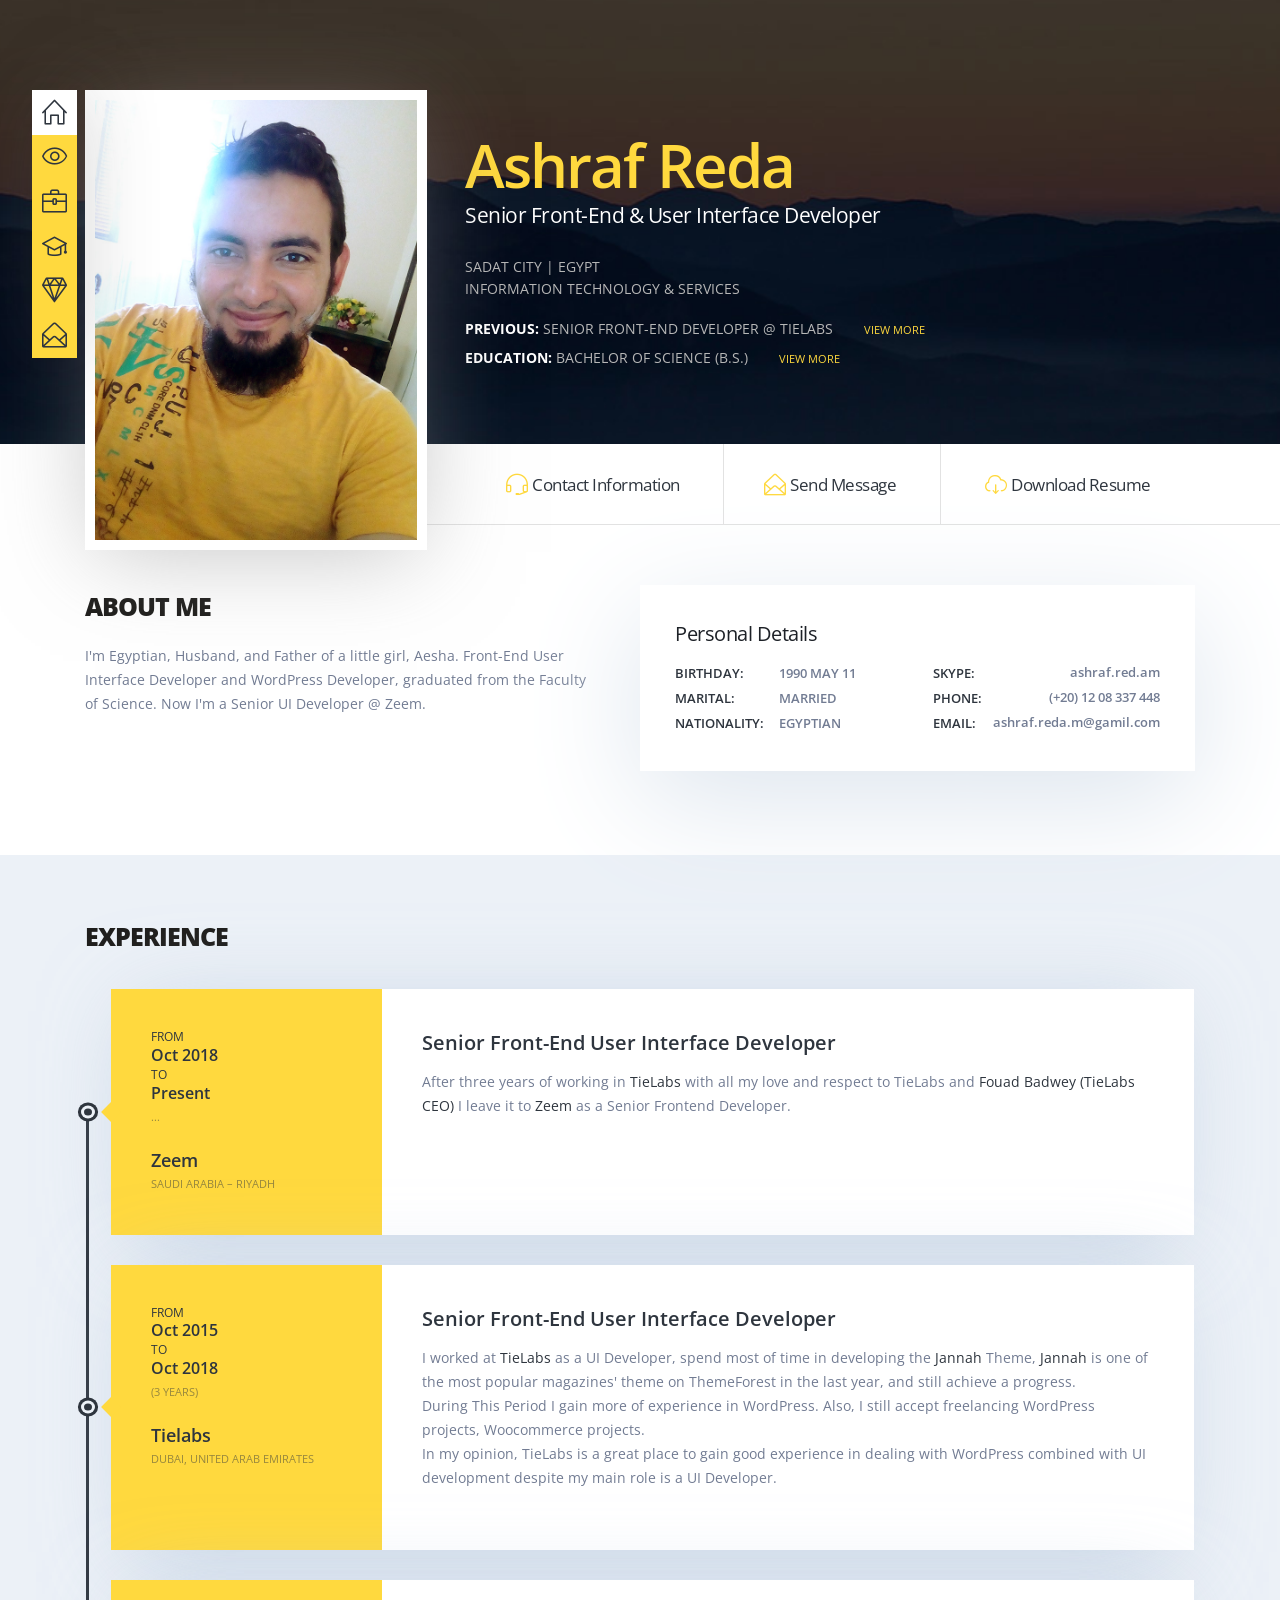
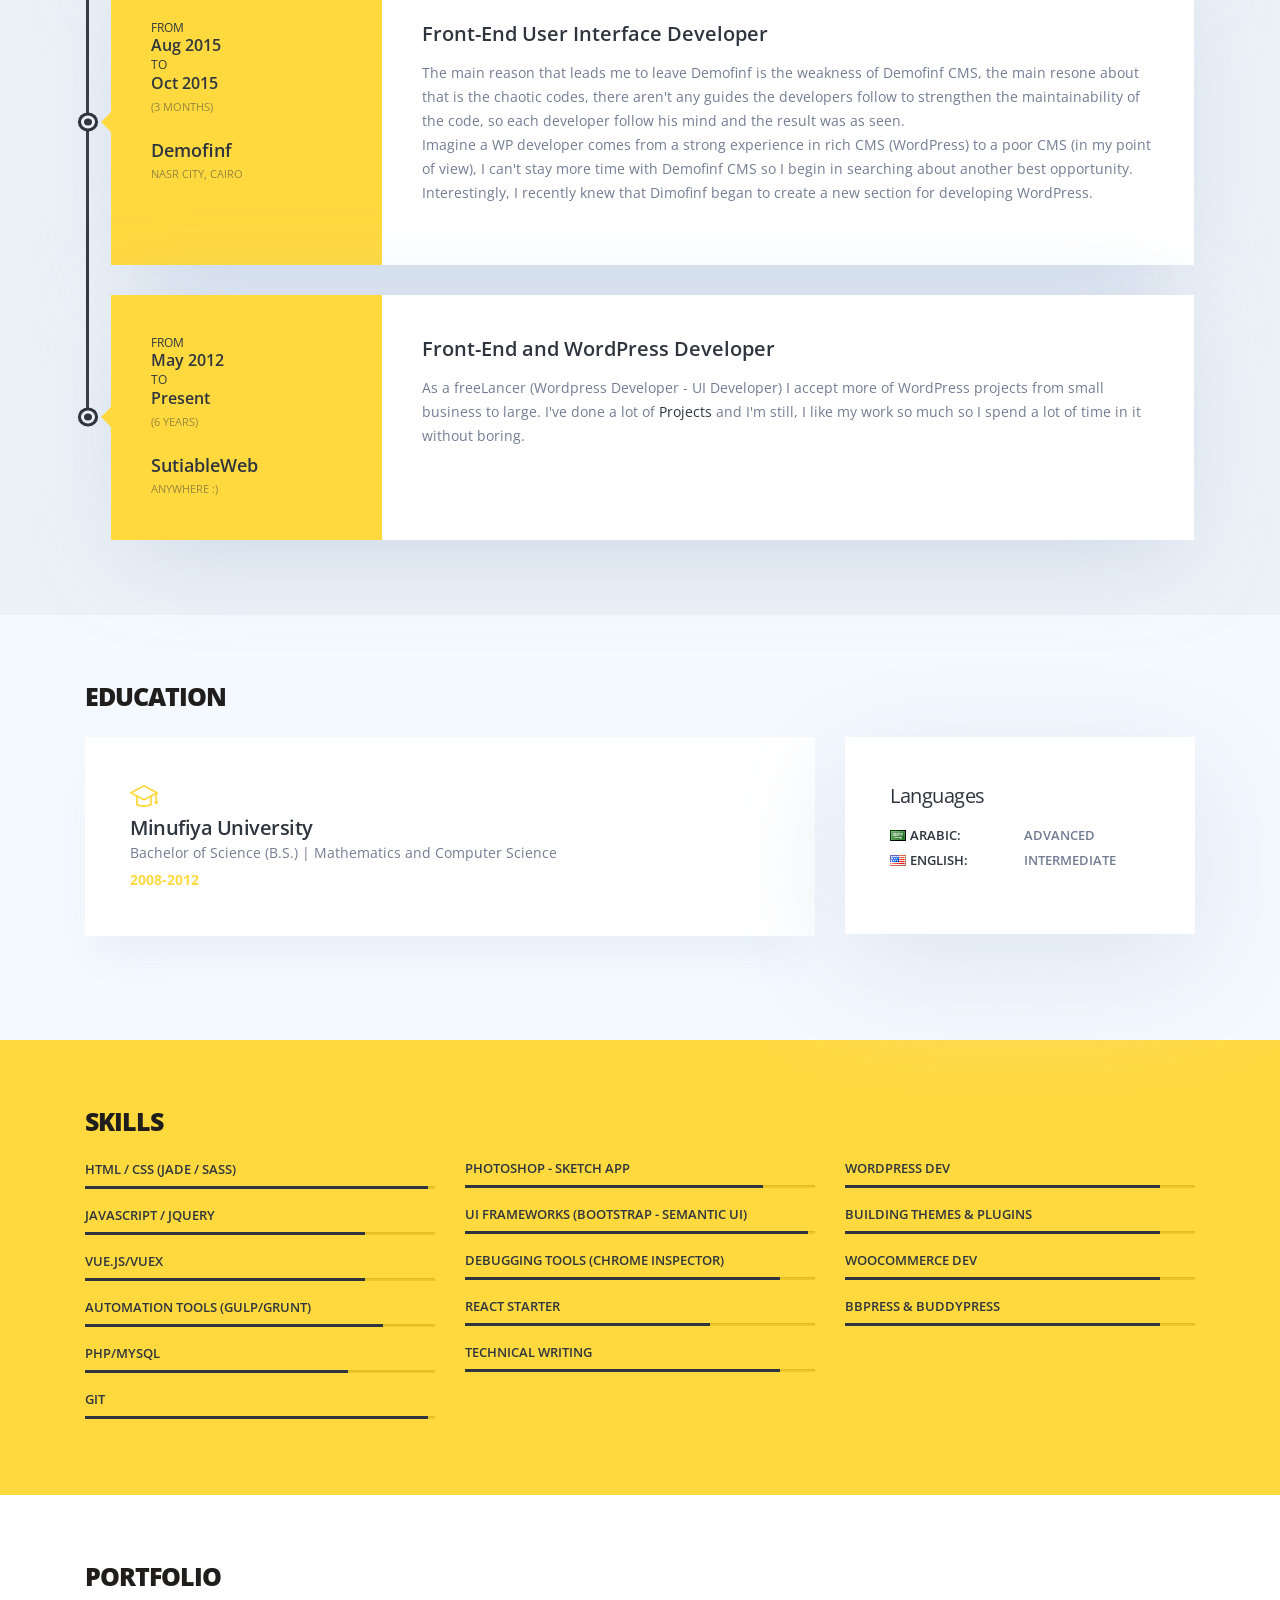
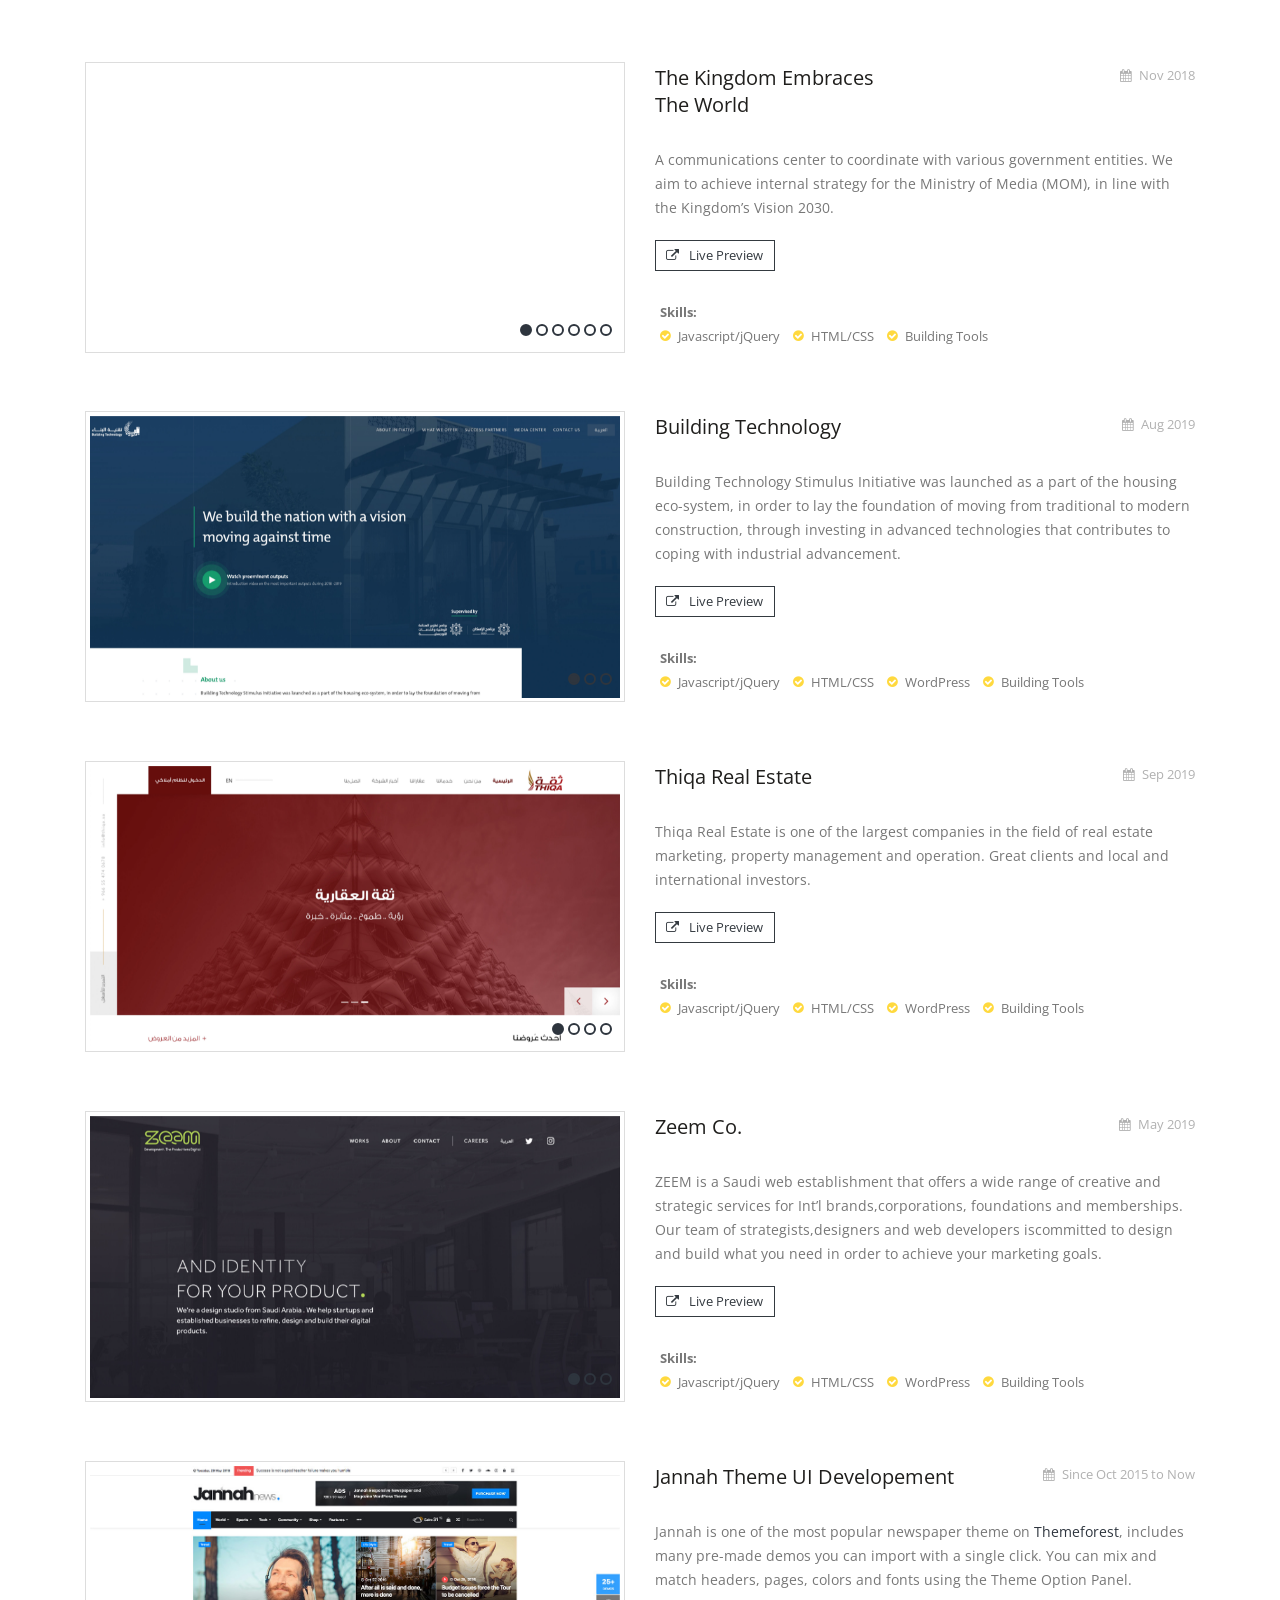
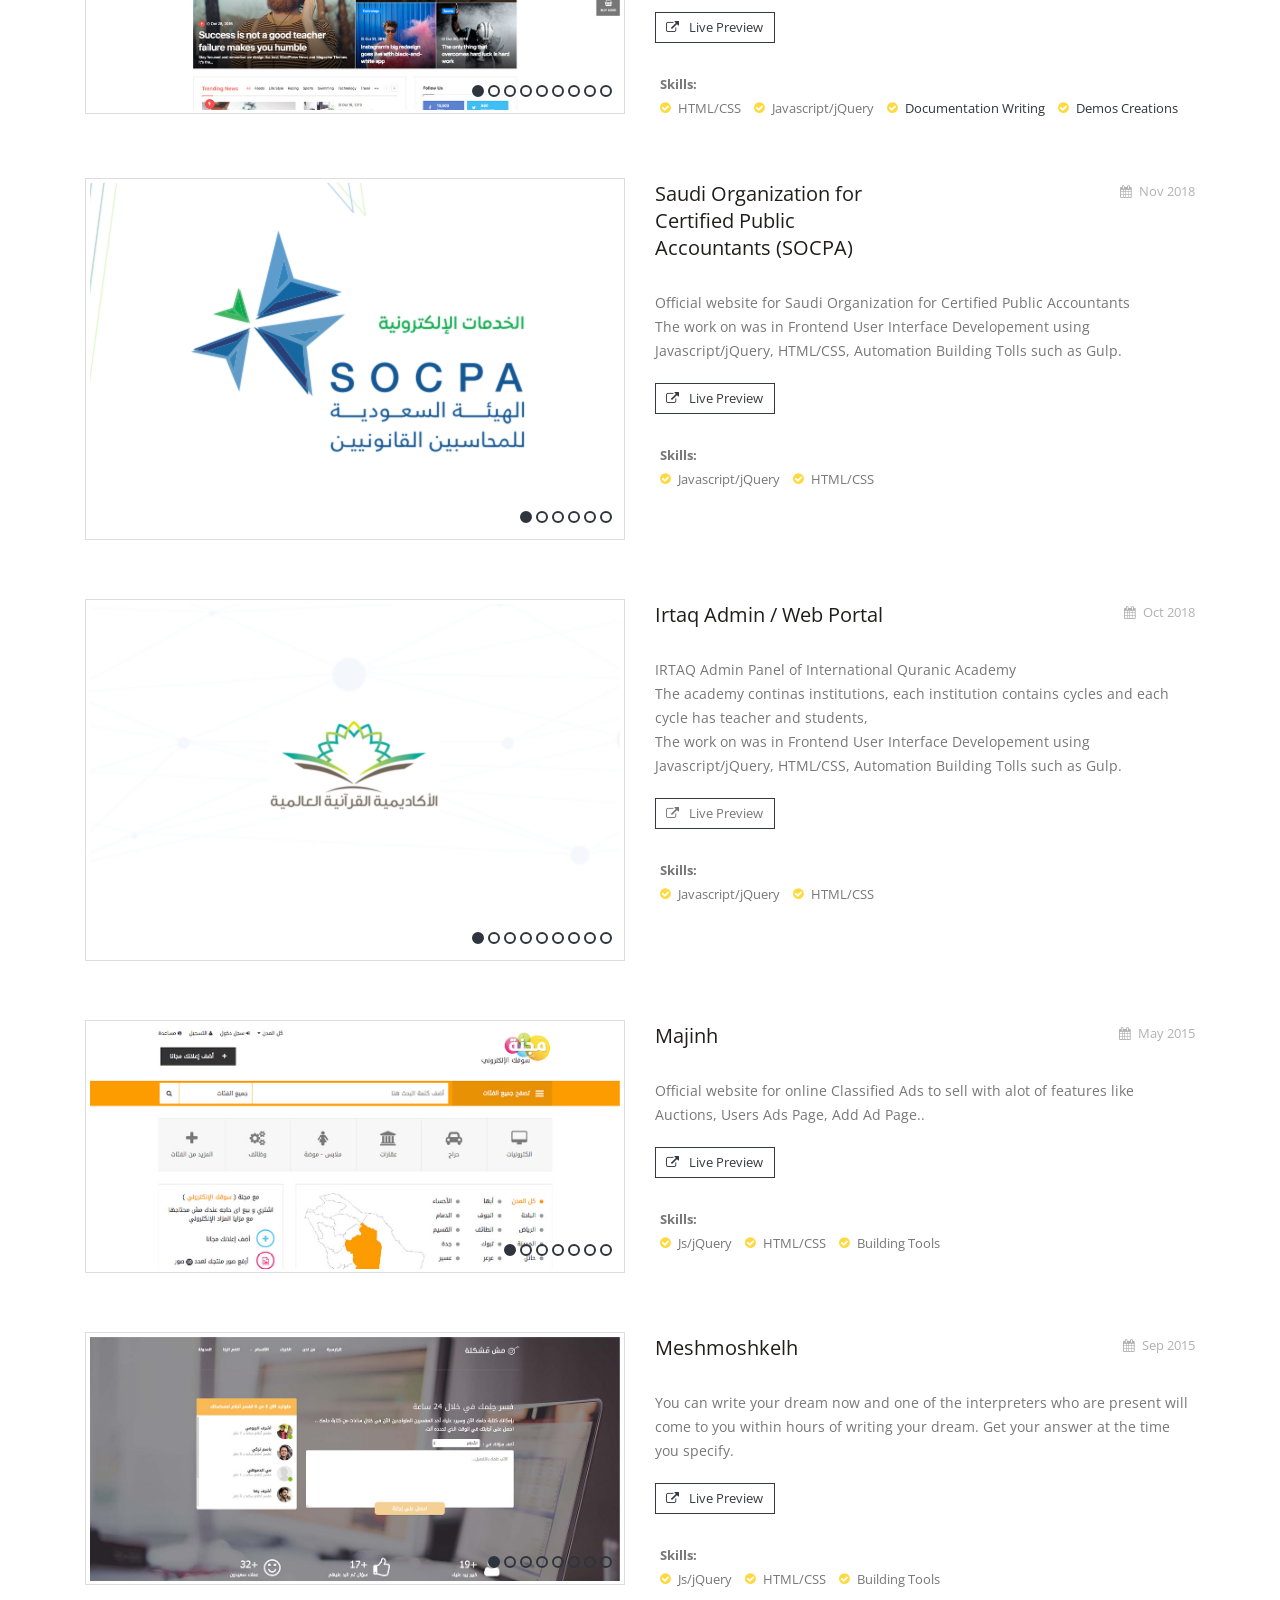
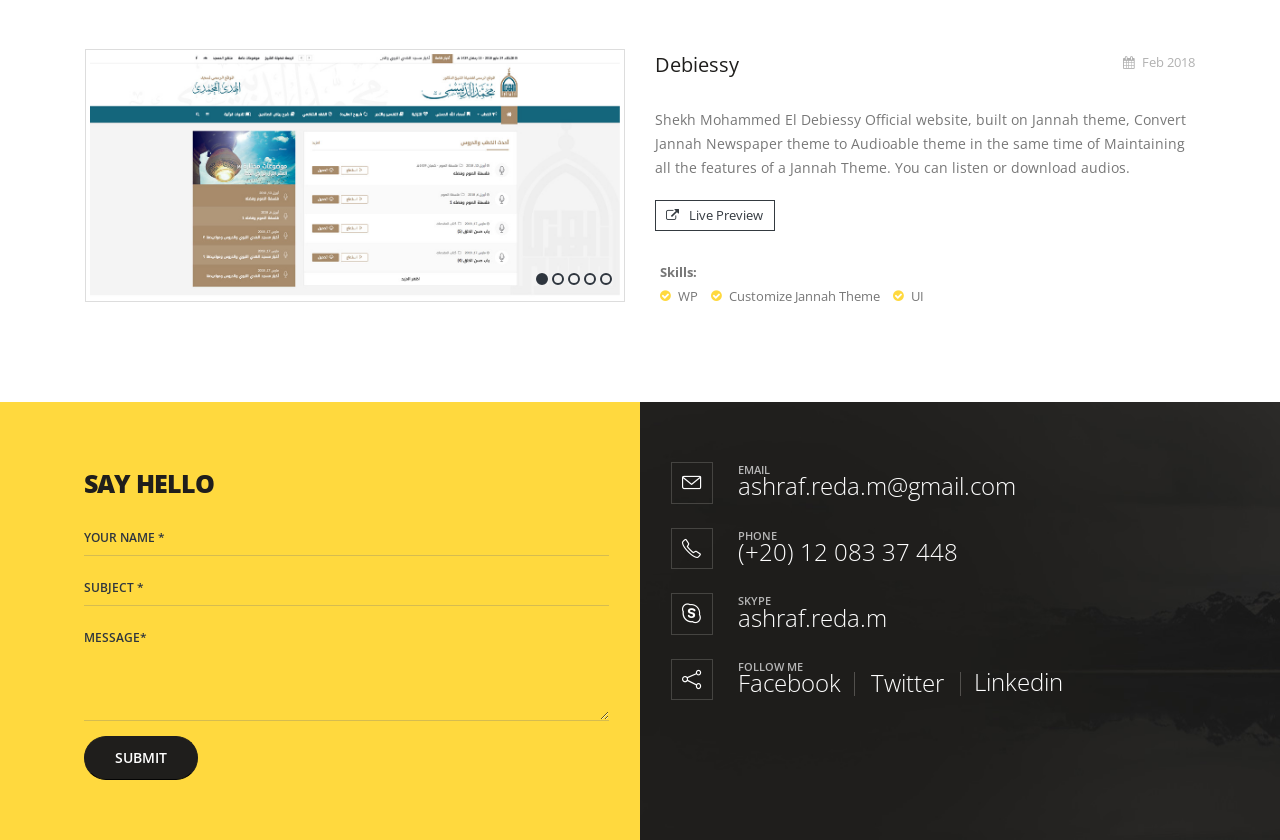
==== index.html @ b81e145c "add Senior" ====
<!DOCTYPE html>
<html>
	<head>

		<!-- Basic -->
		<meta charset="utf-8">
		<meta http-equiv="X-UA-Compatible" content="IE=edge">

		<title>Ashraf Reda | Resume</title>

		<meta name="keywords" content="Ashraf Reda CV" />
		<meta name="description" content="Ashraf Reda CV in details">
		<meta name="author" content="suitableweb.com">

		<!-- Favicon -->
		<link rel="shortcut icon" href="img/favicon.ico" type="image/x-icon" />
		<link rel="apple-touch-icon" href="img/apple-touch-icon.png">

		<!-- Mobile Metas -->
		<meta name="viewport" content="width=device-width, initial-scale=1.0, minimum-scale=1.0">

		<!-- Web Fonts  -->
		<link href="https://fonts.googleapis.com/css?family=Open+Sans:300,400,600,700,800%7CShadows+Into+Light" rel="stylesheet" type="text/css">

		<!-- Vendor CSS -->
		<link rel="stylesheet" href="vendor/bootstrap/css/bootstrap.min.css">
		<link rel="stylesheet" href="vendor/font-awesome/css/font-awesome.min.css">
		<link rel="stylesheet" href="vendor/animate/animate.min.css">
		<link rel="stylesheet" href="vendor/simple-line-icons/css/simple-line-icons.min.css">
		<link rel="stylesheet" href="vendor/owl.carousel/assets/owl.carousel.min.css">
		<link rel="stylesheet" href="vendor/owl.carousel/assets/owl.theme.default.min.css">
		<link rel="stylesheet" href="vendor/magnific-popup/magnific-popup.min.css">

		<!-- Theme CSS -->
		<link rel="stylesheet" href="css/theme.css">
		<link rel="stylesheet" href="css/theme-elements.css">

		<!-- Current Page CSS -->
		<link rel="stylesheet" href="vendor/rs-plugin/css/settings.css">
		<link rel="stylesheet" href="vendor/rs-plugin/css/layers.css">
		<link rel="stylesheet" href="vendor/rs-plugin/css/navigation.css">

		<!-- Demo CSS -->
		<link rel="stylesheet" href="css/demos/demo-resume.css">

		<!-- Skin CSS -->
		<link rel="stylesheet" href="css/skins/skin-resume.css">

		<!-- Theme Custom CSS -->
		<link rel="stylesheet" href="css/custom.css">

		<!-- Head Libs -->
		<script src="vendor/modernizr/modernizr.min.js"></script>

	</head>
	<body data-spy="scroll" data-target=".wrapper-spy">

		<div class="body">
			<header id="header" class="header-floating" data-plugin-options="{'stickyEnabled': false, 'stickyEnableOnBoxed': false, 'stickyEnableOnMobile': false, 'stickyStartAt': 0, 'stickySetTop': '60px', 'stickyChangeLogo': false}">
				<div class="header-body">
					<div class="header-container container">
						<div class="header-row">
							<div class="header-column">
								<div class="header-row">
									<div class="header-nav pt-1">
										<div class="header-nav-main">
											<nav class="wrapper-spy collapse">
												<ul class="nav" id="mainNav">
													<li>
														<a data-hash href="#about-me" class="nav-link text-color-dark background-color-primary">
															<i class="icon-home icons"></i>
															<span class="custom-tooltip">About Me</span>
														</a>
													</li>
													<li>
														<a data-hash href="#experience" class="nav-link text-color-dark background-color-primary">
															<i class="icon-eye icons"></i>
															<span class="custom-tooltip">Experience</span>
														</a>
													</li>
													<li>
														<a data-hash href="#education" class="nav-link text-color-dark background-color-primary">
															<i class="icon-briefcase icons"></i>
															<span class="custom-tooltip">Education</span>
														</a>
													</li>
													<li>
														<a data-hash href="#skills" class="nav-link text-color-dark background-color-primary">
															<i class="icon-graduation icons"></i>
															<span class="custom-tooltip">Skills</span>
														</a>
													</li>
													<li>
														<a data-hash href="#portfolio" class="nav-link text-color-dark background-color-primary">
															<i class="icon-diamond icons"></i>
															<span class="custom-tooltip">Portfolio</span>
														</a>
													</li>
										<!-- 			<li>
														<a data-hash href="#recommendations" class="nav-link text-color-dark background-color-primary">
															<i class="icon-pencil icons"></i>
															<span class="custom-tooltip">Recommendations</span>
														</a>
													</li> -->
													<li>
														<a data-hash href="#say-hello" class="nav-link text-color-dark background-color-primary">
															<i class="icon-envelope-open icons"></i>
															<span class="custom-tooltip">Say Hello</span>
														</a>
													</li>
												</ul>
											</nav>
										</div>
										<button class="btn header-btn-collapse-nav" data-toggle="collapse" data-target=".header-nav-main nav">
											<i class="fa fa-bars"></i>
										</button>
									</div>
								</div>
							</div>
						</div>
					</div>
				</div>
			</header>

			<div role="main" class="main">

			<section id="about-me" class="section section-no-border section-parallax custom-section-padding-1 custom-position-1 custom-xs-bg-size-cover parallax-no-overflow m-0" data-plugin-parallax data-plugin-options="{'speed': 1.5}" data-image-src="img/demos/resume/about-me/about-me-bg-1.jpg">
				<div class="container">
					<div class="row">
						<div class="col-lg-4 custom-sm-margin-bottom-1">
							<img src="img/demos/resume/about-me/me.jpg" class="img-fluid custom-border custom-image-position-2 custom-box-shadow-4" alt />
						</div>
						<div class="col-lg-8 col-xl-8">
							<h1 class="text-color-primary custom-font-size-1">Ashraf Reda</h1>
							<p class="text-color-light font-weight-normal custom-font-size-2 custom-margin-bottom-1">Senior Front-End & User Interface Developer</p>
							<span class="custom-about-me-infos">
								<span class="custom-text-color-1 text-uppercase">Sadat City | Egypt</span>
								<span class="custom-text-color-1 text-uppercase mb-3">Information Technology &amp; Services</span>
								<span class="custom-text-color-1 text-uppercase">
									<strong class="text-color-light">Previous: </strong>
									Senior Front-End Developer @ TieLabs
									<a data-hash href="#experience" class="btn text-uppercase custom-btn-style-1 text-1 ml-2">View More</a>
								</span>
								<span class="custom-text-color-1 text-uppercase">
									<strong class="text-color-light">Education: </strong>
									Bachelor of Science (B.S.)
									<a data-hash href="#education" class="btn text-uppercase custom-btn-style-1 text-1 ml-2">View More</a>
								</span>
							</span>
						</div>
				<!-- 		<div class="col-lg-2 col-xl-3 d-none d-lg-block">
							<img src="img/demos/resume/about-me/mouse.png" custom-anim class="img-fluid custom-image-pos-1" alt />
						</div> -->
					</div>
				</div>


				<ul class="social-icons custom-social-icons">
					<li class="social-icons-linkedin">
						<a href="https://www.linkedin.com/in/ashraf-reda-m/" target="_blank" title="Linkedin">
							<i class="fa fa-linkedin"></i>
						</a>
					</li>
					<li class="social-icons-twitter">
						<a href="https://twitter.com/ashraf_reda_m" target="_blank" title="Twitter">
							<i class="fa fa-twitter"></i>
						</a>
					</li>
					<li class="social-icons-email">
						<a href="mailto:ashraf.reda.m@gmail.com" title="Email">
							<i class="fa fa-envelope"></i>
						</a>
					</li>
				</ul>


			</section>

			<div class="custom-about-me-links background-color-light">
				<div class="container">
					<div class="row justify-content-end">
						<div class="col-lg-3 text-center custom-xs-border-bottom p-0">
							<a data-hash href="#say-hello" class="text-decoration-none">
								<span class="custom-nav-button text-color-dark">
									<i class="icon-earphones-alt icons text-color-primary"></i>
									Contact Information
								</span>
							</a>
						</div>
						<div class="col-lg-2 text-center custom-xs-border-bottom p-0">
							<a data-hash href="#say-hello" class="text-decoration-none">
								<span class="custom-nav-button custom-divisors text-color-dark">
									<i class="icon-envelope-open icons text-color-primary"></i>
									Send Message
								</span>
							</a>
						</div>
						<div class="col-lg-3 text-center p-0">
							<a href="http://ashrafreda.github.io/cv.pdf" target="_blanck" class="text-decoration-none">
								<span class="custom-nav-button text-color-dark">
									<i class="icon-cloud-download icons text-color-primary"></i>
									Download Resume
								</span>
							</a>
						</div>
					</div>
				</div>
			</div>



			<!-- About me section : Done -->
			<section class="section section-no-border background-color-light m-0">
				<div class="container">
					<div class="row">
						<div class="col">

							<div class="custom-box-details background-color-light custom-box-shadow-1 col-lg-6 ml-5 mb-5 mb-lg-4 float-right clearfix">
								<h4>Personal Details</h4>
								<div class="row">
									<div class="col-md-6">
										<ul class="custom-list-style-1 p-0 mb-0">
											<li>
												<span class="text-color-dark">Birthday:</span>
												<span class="custom-text-color-2">1990 May 11</span>
											</li>
											<li>
												<span class="text-color-dark">Marital:</span>
												<span class="custom-text-color-2">Married</span>
											</li>
											<li>
												<span class="text-color-dark">Nationality:</span>
												<span class="custom-text-color-2">Egyptian</span>
											</li>
										</ul>
									</div>
									<div class="col-md-6">
										<ul class="custom-list-style-1 p-0 mb-0">
											<li>
												<span class="text-color-dark">Skype:</span>
												<span class="custom-text-color-2 text-lowercase float-right"><a class="custom-text-color-2" href="skype:yourskype?chat">ashraf.red.am</a></span>
											</li>
											<li>
												<span class="text-color-dark">PHONE:</span>
												<span class="custom-text-color-2 float-right"><a class="custom-text-color-2" href="tel:123456789">(+20) 12 08 337 448</a></span>
											</li>
											<li>
												<span class="text-color-dark" style="min-width: 50px">EMAIL:</span>
												<span class="custom-text-color-2 text-lowercase float-right"><a class="custom-text-color-2" href="mailto:ashraf.reda.m@gmail.com">ashraf.reda.m@gamil.com</a></span>
											</li>
										</ul>
									</div>
								</div>
							</div>

							<h2 class="text-color-quaternary font-weight-extra-bold text-uppercase">About Me</h2>

							<p class="custom-text-color-2">I'm Egyptian, Husband, and Father of a little girl, Aesha. Front-End User Interface Developer and WordPress Developer, graduated from the Faculty of Science. Now I'm a Senior UI Developer @ Zeem.
							</p>

							<!-- <div class="about-me-more" id="aboutMeMore">
								<p>Lorem ipsum dolor sit amet, consectetur adipiscing elit. Etiam tincidunt nulla tortor, a imperdiet enim tristique nec. Nulla lobortis leo eget metus dapibus sodales. Sed placerat vitae dui vitae vehicula. Quisque in tincidunt ligula, nec dignissim arcu. Praesent aliquam velit vel libero dictum, non sollicitudin lectus mollis. Morbi sollicitudin auctor gravida. Vivamus vitae dui non lorem euismod pretium. Morbi congue sem sed ex iaculis, nec mattis felis pretium. Nullam molestie libero id odio blandit sodales. Suspendisse non mauris et felis molestie placerat aliquet a risus. Aliquam ac leo tempus, hendrerit eros mollis, gravida est.</p>

								<p>Proin euismod ipsum a tellus condimentum dapibus. Integer porttitor felis elit, eget rutrum ligula commodo quis. Praesent ultricies neque eu mi congue blandit. Nulla feugiat feugiat aliquet. Morbi sed mattis erat. Nullam scelerisque molestie eros, id tristique felis iaculis non. Duis pellentesque neque eget iaculis varius. Donec at nisl semper, aliquam est id, tincidunt lacus. Donec at erat purus.</p>

								<p>Morbi tincidunt nunc non diam porta, at fermentum orci bibendum. Donec arcu nisi, ornare nec commodo vitae, sollicitudin sed magna. Cras sit amet justo et nulla pulvinar laoreet. Phasellus scelerisque, metus id posuere vulputate, diam tellus iaculis sapien, eget scelerisque ipsum libero convallis velit. Duis lorem ligula, faucibus quis tellus nec, fringilla ultricies leo. Etiam tempus congue magna. Suspendisse porta dictum tortor, eu volutpat ipsum eleifend nec. Aliquam dapibus lorem luctus, cursus libero imperdiet, mattis nunc. Sed in ipsum diam. Quisque efficitur metus purus, vitae fermentum lacus venenatis id.</p>
							</div>

							<a id="aboutMeMoreBtn" class="btn btn-tertiary text-uppercase custom-btn-style-1 text-1" href="#">View More</a> -->

						</div>
					</div>
				</div>
			</section>








			<!-- Experience -->
			<section id="experience" class="section section-secondary section-no-border m-0">
				<div class="container">
					<div class="row">
						<div class="col">
							<h2 class="text-color-quaternary text-uppercase font-weight-extra-bold">Experience</h2>
							<section class="timeline custom-timeline" id="timeline">
								<div class="timeline-body">
									<article class="timeline-box right custom-box-shadow-2">
										<div class="row">
											<div class="experience-info col-lg-3 col-sm-5 background-color-primary">
												<span class="from text-color-dark text-uppercase">
													From
													<span class="font-weight-semibold">Oct 2018</span>
												</span>
												<span class="to text-color-dark text-uppercase">
													To
													<span class="font-weight-semibold">Present</span>
												</span>
												<p class="text-color-dark">...</p>
												<span class="company text-color-dark font-weight-semibold">
													<a class="text-dark" href="https://zeem.sa" target="_blank">Zeem</a>
													<span class="company-location text-color-dark font-weight-normal text-uppercase">Saudi Arabia – Riyadh</span>
												</span>
											</div>
											<div class="experience-description col-lg-9 col-sm-7 background-color-light">
												<h4 class="text-color-dark font-weight-semibold">Senior Front-End User Interface Developer</h4>
												<p class="custom-text-color-2">After three years of working in <a class="text-dark" href="https://tielabs.com" target="_blank">TieLabs</a> with all my love and respect to TieLabs and <a class="text-dark" href="https://www.facebook.com/mo3aser" target="_blank">Fouad Badwey (TieLabs CEO)</a> I leave it to <a class="text-dark" href="https://zeem.sa" target="_blank">Zeem</a> as a Senior Frontend Developer.</p>
											</div>
										</div>
									</article>
									<article class="timeline-box right custom-box-shadow-2">
										<div class="row">
											<div class="experience-info col-lg-3 col-sm-5 background-color-primary">
												<span class="from text-color-dark text-uppercase">
													From
													<span class="font-weight-semibold">Oct 2015</span>
												</span>
												<span class="to text-color-dark text-uppercase">
													To
													<span class="font-weight-semibold">Oct 2018</span>
												</span>
												<p class="text-color-dark">(3 Years)</p>
												<span class="company text-color-dark font-weight-semibold">
													<a class="text-dark" href="https://tielabs.com" target="_blank">Tielabs</a>
													<span class="company-location text-color-dark font-weight-normal text-uppercase">Dubai, United Arab Emirates</span>
												</span>
											</div>
											<div class="experience-description col-lg-9 col-sm-7 background-color-light">
												<h4 class="text-color-dark font-weight-semibold">Senior Front-End User Interface Developer</h4>
												<p class="custom-text-color-2">I worked at <a class="text-dark" href="https://tielabs.com" target="_blank">TieLabs</a> as a UI Developer, spend most of time in developing the <a class="text-dark" href="https://themeforest.net/item/jannah-wordpress-news-magazine-theme/19659555" target="_blank">Jannah</a> Theme, <a class="text-dark" href="https://themeforest.net/item/jannah-wordpress-news-magazine-theme/19659555" target="_blank">Jannah</a> is one of the most popular magazines' theme on ThemeForest in the last year, and still achieve a progress. <br/>
												During This Period I gain more of experience in WordPress. Also, I still accept freelancing WordPress projects, Woocommerce projects. <br/>
												In my opinion, TieLabs is a great place to gain good experience in dealing with WordPress combined with UI development despite my main role is a UI Developer.</p>
											</div>
										</div>
									</article>
									<article class="timeline-box right custom-box-shadow-2">
										<div class="row">
											<div class="experience-info col-lg-3 col-sm-5 background-color-primary">
												<span class="from text-color-dark text-uppercase">
													From
													<span class="font-weight-semibold">Aug 2015</span>
												</span>
												<span class="to text-color-dark text-uppercase">
													To
													<span class="font-weight-semibold">Oct 2015</span>
												</span>
												<p class="text-color-dark">(3 Months)</p>
												<span class="company text-color-dark font-weight-semibold">
													<a class="text-dark" href="http://www.dimofinf.net/en" target="_blank">Demofinf</a>
													<span class="company-location text-color-dark font-weight-normal text-uppercase">Nasr City, Cairo</span>
												</span>
											</div>
											<div class="experience-description col-lg-9 col-sm-7 background-color-light">
												<h4 class="text-color-dark font-weight-semibold">Front-End User Interface Developer</h4>
												<p class="custom-text-color-2">
												The main reason that leads me to leave Demofinf is the weakness of Demofinf CMS, the main resone about that is the chaotic codes, there aren't any guides the developers follow to strengthen the maintainability of the code, so each developer follow his mind and the result was as seen.<br />
												Imagine a WP developer comes from a strong experience in rich CMS (WordPress) to a poor CMS (in my point of view), I can't stay more time with Demofinf CMS so I begin in searching about another best opportunity. <br />
												Interestingly, I recently knew that Dimofinf began to create a new section for developing WordPress.</p>
											</div>
										</div>
									</article>
									<article class="timeline-box right custom-box-shadow-2">
										<div class="row">
											<div class="experience-info col-lg-3 col-sm-5 background-color-primary">
												<span class="from text-color-dark text-uppercase">
													From
													<span class="font-weight-semibold">May 2012</span>
												</span>
												<span class="to text-color-dark text-uppercase">
													To
													<span class="font-weight-semibold">Present</span>
												</span>
												<p class="text-color-dark">(6 Years)</p>
												<span class="company text-color-dark font-weight-semibold">
													<a class="text-dark" href="http://suitableweb.com" target="_blank">SutiableWeb</a>
													<span class="company-location text-color-dark font-weight-normal text-uppercase">Anywhere :)</span>
												</span>
											</div>
											<div class="experience-description col-lg-9 col-sm-7 background-color-light">
												<h4 class="text-color-dark font-weight-semibold">Front-End and WordPress Developer</h4>
												<p class="custom-text-color-2">As a freeLancer (Wordpress Developer - UI Developer) I accept more of WordPress projects from small business to large.
												I've done a lot of <a data-hash="" href="#portfolio" class="text-dark">
												Projects </a> and I'm still, I like my work so much so I spend a lot of time in it without boring.</p>
											</div>
										</div>
									</article>
									<div class="timeline-bar"></div>
								</div>
							</section>
						</div>
					</div>
				</div>
			</section>





			<!-- Education -->
			<section id="education" class="section section-no-border custom-background-color-1 m-0">
				<div class="container">
					<h2 class="text-color-quaternary text-uppercase font-weight-extra-bold m-0">Education</h2>
					<div class="row">

						<div class="col-lg-8 col-sm-12 pb-4">
							<div class="custom-box-details-2 background-color-light custom-box-shadow-3">
								<i class="icon-graduation icons text-color-primary"></i>
								<h4 class="font-weight-semibold text-color-dark m-0">Minufiya University</h4>
								<p class="custom-text-color-2 mb-1">Bachelor of Science (B.S.) | Mathematics and Computer Science</p>
								<strong class="text-color-primary">2008-2012</strong>
							</div>
						</div>

						<div class="col-lg-4 col-sm-12 pb-4">
							<div class="custom-box-details-2 background-color-light custom-box-shadow-1">
								<h4 class="text-color-dark">Languages</h4>
								<ul class="custom-list-style-1 p-0">
									<li>
										<span class="font-weight-semibold custom-max-width-1 text-color-dark"><img src="img/blank.gif" class="flag flag-sa mr-1" alt="Arabic">Arabic:</span>
										<span class="custom-text-color-2">Advanced</span>
									</li>
									<li>
										<span class="font-weight-semibold custom-max-width-1 text-color-dark"><img src="img/blank.gif" class="flag flag-us mr-1" alt="English">English:</span>
										<span class="custom-text-color-2">Intermediate</span>
									</li>
								</ul>
							</div>
						</div>

					</div>
				</div>
			</section>





			<!-- Skills -->
			<section id="skills" class="section section-no-border background-color-primary m-0">
				<div class="container">
					<div class="row align-items-center">
						<div class="col-md-12 col-lg-12 mb-4 mb-md-0">
							<div class="row">
								<div class="col-lg-4">
									<h2 class="text-color-quaternary text-uppercase font-weight-extra-bold">Skills</h2>
									<div class="progress-bars custom-progress-bars">

										<div class="progress-label text-color-dark font-weight-semibold text-uppercase text-2">
											<span>HTML / CSS (Jade / SASS)</span>
										</div>
										<div class="progress mb-3">
											<div class="progress-bar" data-appear-progress-animation="98%"></div>
										</div>

										<div class="progress-label text-color-dark font-weight-semibold text-uppercase text-2">
											<span>Javascript / jQuery</span>
										</div>
										<div class="progress mb-3">
											<div class="progress-bar" data-appear-progress-animation="80%" data-appear-animation-delay="300"></div>
										</div>
										
										<div class="progress-label text-color-dark font-weight-semibold text-uppercase text-2">
											<span>Vue.js/Vuex</span>
										</div>
										<div class="progress mb-3">
											<div class="progress-bar" data-appear-progress-animation="80%"></div>
										</div>

										<div class="progress-label text-color-dark font-weight-semibold text-uppercase text-2">
											<span>Automation Tools (Gulp/Grunt)</span>
										</div>
										<div class="progress mb-3">
											<div class="progress-bar" data-appear-progress-animation="85%"></div>
										</div>

										<div class="progress-label text-color-dark font-weight-semibold text-uppercase text-2">
											<span>PHP/MySQL</span>
										</div>
										<div class="progress mb-3">
											<div class="progress-bar" data-appear-progress-animation="75%" data-appear-animation-delay="600"></div>
										</div>

										<div class="progress-label text-color-dark font-weight-semibold text-uppercase text-2">
											<span>Git</span>
										</div>
										<div class="progress mb-3">
											<div class="progress-bar" data-appear-progress-animation="98%" data-appear-animation-delay="600"></div>
										</div>

									</div>
								</div>
								<div class="col-lg-4">
									<div class="progress-bars custom-progress-bars custom-md-margin-top-1">

										<div class="progress-label text-color-dark font-weight-semibold text-uppercase text-2">
											<span>Photoshop - Sketch App</span>
										</div>
										<div class="progress mb-3">
											<div class="progress-bar" data-appear-progress-animation="85%" data-appear-animation-delay="900"></div>
										</div>

										<div class="progress-label text-color-dark font-weight-semibold text-uppercase text-2">
											<span>UI Frameworks (Bootstrap - Semantic UI)</span>
										</div>
										<div class="progress mb-3">
											<div class="progress-bar" data-appear-progress-animation="98%" data-appear-animation-delay="300"></div>
										</div>

										<div class="progress-label text-color-dark font-weight-semibold text-uppercase text-2">
											<span>Debugging tools (Chrome Inspector)</span>
										</div>
										<div class="progress mb-3">
											<div class="progress-bar" data-appear-progress-animation="90%" data-appear-animation-delay="600"></div>
										</div>

										<div class="progress-label text-color-dark font-weight-semibold text-uppercase text-2">
											<span>React Starter</span>
										</div>
										<div class="progress mb-3">
											<div class="progress-bar" data-appear-progress-animation="70%" data-appear-animation-delay="900"></div>
										</div>

										<div class="progress-label text-color-dark font-weight-semibold text-uppercase text-2">
											<span>Technical Writing</span>
										</div>
										<div class="progress mb-3">
											<div class="progress-bar" data-appear-progress-animation="90%" data-appear-animation-delay="900"></div>
										</div>
									</div>
								</div>
								<div class="col-lg-4">
									<div class="progress-bars custom-progress-bars custom-md-margin-top-1">

										<div class="progress-label text-color-dark font-weight-semibold text-uppercase text-2">
											<span>WordPress Dev</span>
										</div>
										<div class="progress mb-3">
											<div class="progress-bar" data-appear-progress-animation="90%" data-appear-animation-delay="900"></div>
										</div>

										<div class="progress-label text-color-dark font-weight-semibold text-uppercase text-2">
											<span>Building Themes & Plugins</span>
										</div>
										<div class="progress mb-3">
											<div class="progress-bar" data-appear-progress-animation="90%" data-appear-animation-delay="900"></div>
										</div>

										<div class="progress-label text-color-dark font-weight-semibold text-uppercase text-2">
											<span>WooCommerce Dev</span>
										</div>
										<div class="progress mb-3">
											<div class="progress-bar" data-appear-progress-animation="90%" data-appear-animation-delay="900"></div>
										</div>

										<div class="progress-label text-color-dark font-weight-semibold text-uppercase text-2">
											<span>bbpress & Buddypress</span>
										</div>
										<div class="progress mb-3">
											<div class="progress-bar" data-appear-progress-animation="90%" data-appear-animation-delay="900"></div>
										</div>

									</div>
								</div>
							</div>
						</div>
					</div>
				</div>
			</section>





			<!-- Portfolio -->
			<section id="portfolio" class="section section-no-border background-color-light m-0">
				<div class="container">
					<div class="row">
						<div class="col">
							<h2 class="text-color-quaternary font-weight-extra-bold text-uppercase">Portfolio</h2>


							<ul class="nav nav-pills sort-source custom-nav-sort mb-4" data-sort-id="portfolio" data-option-key="filter" style="visibility: hidden; height: 0;">
								<li class="nav-item active" data-option-value="*"><a class="nav-link text-dark active" href="#">Show All</a></li>
								<!-- <li class="nav-item" data-option-value=".wordpress"><a class="nav-link text-dark" href="#">WordPress</a></li> -->
								<li class="nav-item" data-option-value=".ui"><a class="nav-link text-dark" href="#">UI</a></li>
								<!-- <li class="nav-item" data-option-value=".woocommerce"><a class="nav-link text-dark" href="#">WooCommerce</a></li> -->
							</ul>


							<div class="sort-destination-loader sort-destination-loader-showing mt-3">
								<div class="row portfolio-list sort-destination" data-sort-id="portfolio">
								<!--
									<div class="col-lg-12 isotope-item mt-4 logos">
										<div class="row">
											<div class="col-lg-6">
												<div class="portfolio-item">
													<a href="portfolio-single-small-slider.html">
														<span class="thumb-info thumb-info-no-zoom thumb-info-lighten">
															<span class="thumb-info-wrapper">
																<img src="img/projects/project-2-short.jpg" class="img-fluid" alt="">
																<span class="thumb-info-action">
																	<span class="thumb-info-action-icon"><i class="fa fa-link"></i></span>
																</span>
															</span>
														</span>
													</a>
												</div>
											</div>
											<div class="col-lg-6">
												<div class="portfolio-info">
													<div class="row">
														<div class="col-md-6">
															<h4 class="heading-primary">Identity</h4>
														</div>
														<div class="col-md-6 text-center text-md-right">
															<ul>
																<li>
																	<i class="fa fa-calendar"></i> 21 November 2017
																</li>
																<li>
																	<i class="fa fa-tags"></i> <a href="#">Logos</a></a>
																</li>
															</ul>
														</div>
													</div>
												</div>

												<p class="mt-3">Lorem ipsum dolor sit amet, consectetur adipiscing elit. Sed tempus nibh sed elimttis adipiscing. Fusce in hendrerit purus. Suspendisse potenti.</p>

												<a href="portfolio-single-small-slider.html" class="btn btn-primary">Learn More</a>

												<ul class="portfolio-details">
													<li>
														<p><strong>Skills:</strong></p>

														<ul class="list list-inline list-icons">
															<li class="list-inline-item"><i class="fa fa-check-circle"></i> Design</li>
														</ul>
													</li>
												</ul>
											</div>
										</div>
									</div>
 								-->



 								
									
									<!-- Hajj -->
									<div class="col-lg-12 isotope-item mt-4 ui">
										<div class="row">
											<div class="col-lg-6">
												<div class="portfolio-item lightbox" data-plugin-options="{'delegate': 'a.lightbox-portfolio', 'type': 'image', 'gallery': {'enabled': true}}">
														<span class="thumb-info thumb-info-no-zoom thumb-info-lighten ">
															<span class="thumb-info-wrapper">
																<span class="owl-carousel owl-theme nav-inside custom-dots-style-1 m-0" data-plugin-options="{'items': 1, 'margin': 10, 'animateOut': 'slideOutDown', 'animateIn':'flipInX', 'autoplay': false, 'autoplayTimeout': 3000}">
																	<span>
																		<a href="img/demos/resume/portfolio/hajj/0.png" class="lightbox-portfolio">
																			<img src="img/demos/resume/portfolio/hajj/0.png" class="img-fluid" alt="">
																		</a>
																	</span>
																	<span>
																		<a href="img/demos/resume/portfolio/hajj/1.png" class="lightbox-portfolio">
																			<img src="img/demos/resume/portfolio/hajj/1.png" class="img-fluid" alt="">
																		</a>
																	</span>
																	<span>
																		<a href="img/demos/resume/portfolio/hajj/2.png" class="lightbox-portfolio">
																			<img src="img/demos/resume/portfolio/hajj/2.png" class="img-fluid" alt="">
																		</a>
																	</span>
																	<span>
																		<a href="img/demos/resume/portfolio/hajj/3.png" class="lightbox-portfolio">
																			<img src="img/demos/resume/portfolio/hajj/3.png" class="img-fluid" alt="">
																		</a>
																	</span>
																	<span>
																		<a href="img/demos/resume/portfolio/hajj/4.png" class="lightbox-portfolio">
																			<img src="img/demos/resume/portfolio/hajj/4.png" class="img-fluid" alt="">
																		</a>
																	</span>
																	<span>
																		<a href="img/demos/resume/portfolio/hajj/5.png" class="lightbox-portfolio">
																			<img src="img/demos/resume/portfolio/hajj/5.png" class="img-fluid" alt="">
																		</a>
																	</span>   
																</span>
															</span>
														</span>
												</div>
											</div>
											<div class="col-lg-6">
												<div class="portfolio-info">
													<div class="row">
														<div class="col-md-6">
															<h4 class="heading-primary text-color-quaternary"> The Kingdom Embraces The World</h4>
														</div>
														<div class="col-md-6 text-center text-md-right">
															<ul>
																<li>
																	<i class="fa fa-calendar"></i> Nov 2018
																</li>
															</ul>
														</div>
													</div>
												</div>

												<p class="mt-3">A communications center to coordinate with various government entities. We aim to achieve internal strategy for the Ministry of Media (MOM), in line with the Kingdom’s Vision 2030.</p>

												<a href="https://hajj.media.gov.sa" target="_blank" class="btn btn-outline-dark btn-sm btn-icon"><i class="fa fa-external-link"></i>Live Preview</a>

												<ul class="portfolio-details">
													<li>
														<p><strong>Skills:</strong></p>

														<ul class="list list-inline list-icons">
															<li class="list-inline-item"><i class="fa fa-check-circle"></i> Javascript/jQuery</li>
															<li class="list-inline-item"><i class="fa fa-check-circle"></i> HTML/CSS</li>
															<li class="list-inline-item"><i class="fa fa-check-circle"></i> Building Tools</li>
														</ul>
													</li>
												</ul>
											</div>
										</div>
									</div>

 								
									
									<!-- Building Tech -->
									<div class="col-lg-12 isotope-item mt-4 ui">
										<div class="row">
											<div class="col-lg-6">
												<div class="portfolio-item lightbox" data-plugin-options="{'delegate': 'a.lightbox-portfolio', 'type': 'image', 'gallery': {'enabled': true}}">
														<span class="thumb-info thumb-info-no-zoom thumb-info-lighten ">
															<span class="thumb-info-wrapper">
																<span class="owl-carousel owl-theme nav-inside custom-dots-style-1 m-0" data-plugin-options="{'items': 1, 'margin': 10, 'animateOut': 'slideOutDown', 'animateIn':'flipInX', 'autoplay': false, 'autoplayTimeout': 3000}">
																	<span>
																		<a href="img/demos/resume/portfolio/btsi/1.jpg" class="lightbox-portfolio">
																			<img src="img/demos/resume/portfolio/btsi/1.jpg" class="img-fluid" alt="">
																		</a>
																	</span>
																	<span>
																		<a href="img/demos/resume/portfolio/btsi/2.jpg" class="lightbox-portfolio">
																			<img src="img/demos/resume/portfolio/btsi/2.jpg" class="img-fluid" alt="">
																		</a>
																	</span>
																	<span>
																		<a href="img/demos/resume/portfolio/btsi/3.jpg" class="lightbox-portfolio">
																			<img src="img/demos/resume/portfolio/btsi/3.jpg" class="img-fluid" alt="">
																		</a>
																	</span>
																 
																</span>
															</span>
														</span>
												</div>
											</div>
											<div class="col-lg-6">
												<div class="portfolio-info">
													<div class="row">
														<div class="col-md-6">
															<h4 class="heading-primary text-color-quaternary"> Building Technology </h4>
														</div>
														<div class="col-md-6 text-center text-md-right">
															<ul>
																<li>
																	<i class="fa fa-calendar"></i> Aug 2019
																</li>
															</ul>
														</div>
													</div>
												</div>

												<p class="mt-3">Building Technology Stimulus Initiative was launched as a part of the housing eco-system, in order to lay the foundation of moving from traditional to modern construction, through investing in advanced technologies that contributes to coping with industrial advancement.</p>

												<a href="https://www.btsi.gov.sa/" target="_blank" class="btn btn-outline-dark btn-sm btn-icon"><i class="fa fa-external-link"></i>Live Preview</a>

												<ul class="portfolio-details">
													<li>
														<p><strong>Skills:</strong></p>

														<ul class="list list-inline list-icons">
															<li class="list-inline-item"><i class="fa fa-check-circle"></i> Javascript/jQuery</li>
															<li class="list-inline-item"><i class="fa fa-check-circle"></i> HTML/CSS</li>
															<li class="list-inline-item"><i class="fa fa-check-circle"></i> WordPress</li>
															<li class="list-inline-item"><i class="fa fa-check-circle"></i> Building Tools</li>
														</ul>
													</li>
												</ul>
											</div>
										</div>
									</div>

 								
									
									<!-- Thiqa  -->
									<div class="col-lg-12 isotope-item mt-4 ui">
										<div class="row">
											<div class="col-lg-6">
												<div class="portfolio-item lightbox" data-plugin-options="{'delegate': 'a.lightbox-portfolio', 'type': 'image', 'gallery': {'enabled': true}}">
														<span class="thumb-info thumb-info-no-zoom thumb-info-lighten ">
															<span class="thumb-info-wrapper">
																<span class="owl-carousel owl-theme nav-inside custom-dots-style-1 m-0" data-plugin-options="{'items': 1, 'margin': 10, 'animateOut': 'slideOutDown', 'animateIn':'flipInX', 'autoplay': false, 'autoplayTimeout': 3000}">
																	<span>
																		<a href="img/demos/resume/portfolio/thiqa/1.jpg" class="lightbox-portfolio">
																			<img src="img/demos/resume/portfolio/thiqa/1.jpg" class="img-fluid" alt="">
																		</a>
																	</span>
																	<span>
																		<a href="img/demos/resume/portfolio/thiqa/2.jpg" class="lightbox-portfolio">
																			<img src="img/demos/resume/portfolio/thiqa/2.jpg" class="img-fluid" alt="">
																		</a>
																	</span>
																	<span>
																		<a href="img/demos/resume/portfolio/thiqa/3.jpg" class="lightbox-portfolio">
																			<img src="img/demos/resume/portfolio/thiqa/3.jpg" class="img-fluid" alt="">
																		</a>
																	</span>
																	<span>
																		<a href="img/demos/resume/portfolio/thiqa/4.jpg" class="lightbox-portfolio">
																			<img src="img/demos/resume/portfolio/thiqa/4.jpg" class="img-fluid" alt="">
																		</a>
																	</span>
																 
																</span>
															</span>
														</span>
												</div>
											</div>
											<div class="col-lg-6">
												<div class="portfolio-info">
													<div class="row">
														<div class="col-md-6">
															<h4 class="heading-primary text-color-quaternary"> Thiqa Real Estate </h4>
														</div>
														<div class="col-md-6 text-center text-md-right">
															<ul>
																<li>
																	<i class="fa fa-calendar"></i> Sep 2019
																</li>
															</ul>
														</div>
													</div>
												</div>

												<p class="mt-3">Thiqa Real Estate is one of the largest companies in the field of real estate marketing, property management and operation. Great clients and local and international investors.</p>

												<a href="http://thiqa.zeem.sa" target="_blank" class="btn btn-outline-dark btn-sm btn-icon"><i class="fa fa-external-link"></i>Live Preview</a>

												<ul class="portfolio-details">
													<li>
														<p><strong>Skills:</strong></p>

														<ul class="list list-inline list-icons">
															<li class="list-inline-item"><i class="fa fa-check-circle"></i> Javascript/jQuery</li>
															<li class="list-inline-item"><i class="fa fa-check-circle"></i> HTML/CSS</li>
															<li class="list-inline-item"><i class="fa fa-check-circle"></i> WordPress</li>
															<li class="list-inline-item"><i class="fa fa-check-circle"></i> Building Tools</li>
														</ul>
													</li>
												</ul>
											</div>
										</div>
									</div>

 								
									
									<!-- Zeem Co.  -->
									<div class="col-lg-12 isotope-item mt-4 ui">
										<div class="row">
											<div class="col-lg-6">
												<div class="portfolio-item lightbox" data-plugin-options="{'delegate': 'a.lightbox-portfolio', 'type': 'image', 'gallery': {'enabled': true}}">
														<span class="thumb-info thumb-info-no-zoom thumb-info-lighten ">
															<span class="thumb-info-wrapper">
																<span class="owl-carousel owl-theme nav-inside custom-dots-style-1 m-0" data-plugin-options="{'items': 1, 'margin': 10, 'animateOut': 'slideOutDown', 'animateIn':'flipInX', 'autoplay': false, 'autoplayTimeout': 3000}">
																	<span>
																		<a href="img/demos/resume/portfolio/zeem/1.jpg" class="lightbox-portfolio">
																			<img src="img/demos/resume/portfolio/zeem/1.jpg" class="img-fluid" alt="">
																		</a>
																	</span>
																	<span>
																		<a href="img/demos/resume/portfolio/zeem/2.jpg" class="lightbox-portfolio">
																			<img src="img/demos/resume/portfolio/zeem/2.jpg" class="img-fluid" alt="">
																		</a>
																	</span>
																	<span>
																		<a href="img/demos/resume/portfolio/zeem/3.jpg" class="lightbox-portfolio">
																			<img src="img/demos/resume/portfolio/zeem/3.jpg" class="img-fluid" alt="">
																		</a>
																	</span>
																</span>
															</span>
														</span>
												</div>
											</div>
											<div class="col-lg-6">
												<div class="portfolio-info">
													<div class="row">
														<div class="col-md-6">
															<h4 class="heading-primary text-color-quaternary"> Zeem Co. </h4>
														</div>
														<div class="col-md-6 text-center text-md-right">
															<ul>
																<li>
																	<i class="fa fa-calendar"></i> May 2019
																</li>
															</ul>
														</div>
													</div>
												</div>

												<p class="mt-3">ZEEM is a Saudi web establishment that offers a wide range of creative and strategic services for Int’l brands,corporations, foundations and memberships. Our team of strategists,designers and web developers iscommitted to design and build what you need in order to achieve your marketing goals.</p>

												<a href="http://new2.zeem.sa" target="_blank" class="btn btn-outline-dark btn-sm btn-icon"><i class="fa fa-external-link"></i>Live Preview</a>

												<ul class="portfolio-details">
													<li>
														<p><strong>Skills:</strong></p>

														<ul class="list list-inline list-icons">
															<li class="list-inline-item"><i class="fa fa-check-circle"></i> Javascript/jQuery</li>
															<li class="list-inline-item"><i class="fa fa-check-circle"></i> HTML/CSS</li>
															<li class="list-inline-item"><i class="fa fa-check-circle"></i> WordPress</li>
															<li class="list-inline-item"><i class="fa fa-check-circle"></i> Building Tools</li>
														</ul>
													</li>
												</ul>
											</div>
										</div>
									</div>





									<!-- Jannah Theme UI Developement -->
									<div class="col-lg-12 isotope-item mt-4 ui">
										<div class="row">
											<div class="col-lg-6">
												<div class="portfolio-item lightbox" data-plugin-options="{'delegate': 'a.lightbox-portfolio', 'type': 'image', 'gallery': {'enabled': true}}">
														<span class="thumb-info thumb-info-no-zoom thumb-info-lighten ">
															<span class="thumb-info-wrapper">
																<span class="owl-carousel owl-theme nav-inside custom-dots-style-1 m-0" data-plugin-options="{'items': 1, 'margin': 10, 'animateOut': 'slideOutDown', 'animateIn':'flipInX', 'autoplay': false, 'autoplayTimeout': 3000}">
																	<span>
																		<a href="img/demos/resume/portfolio/jannah-1.jpg" class="lightbox-portfolio">
																			<img src="img/demos/resume/portfolio/jannah-1.jpg" class="img-fluid" alt="">
																		</a>
																	</span>
																	<span>
																		<a href="img/demos/resume/portfolio/jannah-2.jpg" class="lightbox-portfolio">
																			<img src="img/demos/resume/portfolio/jannah-2.jpg" class="img-fluid" alt="">
																		</a>
																	</span>
																	<span>
																		<a href="img/demos/resume/portfolio/jannah-3.jpg" class="lightbox-portfolio">
																			<img src="img/demos/resume/portfolio/jannah-3.jpg" class="img-fluid" alt="">
																		</a>
																	</span>
																	<span>
																		<a href="img/demos/resume/portfolio/jannah-4.jpg" class="lightbox-portfolio">
																			<img src="img/demos/resume/portfolio/jannah-4.jpg" class="img-fluid" alt="">
																		</a>
																	</span>
																	<span>
																		<a href="img/demos/resume/portfolio/jannah-5.jpg" class="lightbox-portfolio">
																			<img src="img/demos/resume/portfolio/jannah-5.jpg" class="img-fluid" alt="">
																		</a>
																	</span>
																	<span>
																		<a href="img/demos/resume/portfolio/jannah-6.jpg" class="lightbox-portfolio">
																			<img src="img/demos/resume/portfolio/jannah-6.jpg" class="img-fluid" alt="">
																		</a>
																	</span>
																	<span>
																		<a href="img/demos/resume/portfolio/jannah-7.jpg" class="lightbox-portfolio">
																			<img src="img/demos/resume/portfolio/jannah-7.jpg" class="img-fluid" alt="">
																		</a>
																	</span>
																	<span>
																		<a href="img/demos/resume/portfolio/jannah-8.jpg" class="lightbox-portfolio">
																			<img src="img/demos/resume/portfolio/jannah-8.jpg" class="img-fluid" alt="">
																		</a>
																	</span>
																	<span>
																		<a href="img/demos/resume/portfolio/jannah-9.jpg" class="lightbox-portfolio">
																			<img src="img/demos/resume/portfolio/jannah-9.jpg" class="img-fluid" alt="">
																		</a>
																	</span>
																</span>
															</span>
														</span>
												</div>
											</div>
											<div class="col-lg-6">
												<div class="portfolio-info">
													<div class="row">
														<div class="col-md-8">
															<h4 class="heading-primary text-color-quaternary">Jannah Theme UI Developement</h4>
														</div>
														<div class="col-md-4 text-center text-md-right">
															<ul>
																<li>
																	<i class="fa fa-calendar"></i> Since Oct 2015 to Now
																</li>
															</ul>
														</div>
													</div>
												</div>

												<p class="mt-3">Jannah is one of the most popular newspaper theme on <a href="https://themeforest.net/item/jannah-wordpress-news-magazine-theme/19659555" target="_blank" class="text-dark">Themeforest</a>, includes many pre-made demos you can import with a single click. You can mix and match headers, pages, colors and fonts using the Theme Option Panel.</p>

												<a href="https://jannah.tielabs.com/demo" target="_blank" class="btn btn-outline-dark btn-sm btn-icon"><i class="fa fa-external-link"></i>Live Preview</a>

												<ul class="portfolio-details">
													<li>
														<p><strong>Skills:</strong></p>

														<ul class="list list-inline list-icons">
															<li class="list-inline-item"><i class="fa fa-check-circle"></i> HTML/CSS</li>
															<li class="list-inline-item"><i class="fa fa-check-circle"></i> Javascript/jQuery</li>
															<li class="list-inline-item"><i class="fa fa-check-circle"></i> <a href="https://jannah.helpscoutdocs.com/" class="text-dark" target="_blank">Documentation Writing</a></li>
															<li class="list-inline-item"><i class="fa fa-check-circle"></i> <a href="https://jannah.tielabs.com/" class="text-dark" target="_blank">Demos Creations</a></li>
														</ul>
													</li>
												</ul>
											</div>
										</div>
									</div>

																		

									
									<!-- SOCPA -->
									<div class="col-lg-12 isotope-item mt-4 ui">
										<div class="row">
											<div class="col-lg-6">
												<div class="portfolio-item lightbox" data-plugin-options="{'delegate': 'a.lightbox-portfolio', 'type': 'image', 'gallery': {'enabled': true}}">
														<span class="thumb-info thumb-info-no-zoom thumb-info-lighten ">
															<span class="thumb-info-wrapper">
																<span class="owl-carousel owl-theme nav-inside custom-dots-style-1 m-0" data-plugin-options="{'items': 1, 'margin': 10, 'animateOut': 'slideOutDown', 'animateIn':'flipInX', 'autoplay': false, 'autoplayTimeout': 3000}">
																	<span>
																		<a href="img/demos/resume/portfolio/socpa/0.png" class="lightbox-portfolio">
																			<img src="img/demos/resume/portfolio/socpa/0.png" class="img-fluid" alt="">
																		</a>
																	</span>
																	<span>
																		<a href="img/demos/resume/portfolio/socpa/1.png" class="lightbox-portfolio">
																			<img src="img/demos/resume/portfolio/socpa/1.png" class="img-fluid" alt="">
																		</a>
																	</span>
																	<span>
																		<a href="img/demos/resume/portfolio/socpa/2.png" class="lightbox-portfolio">
																			<img src="img/demos/resume/portfolio/socpa/2.png" class="img-fluid" alt="">
																		</a>
																	</span>
																	<span>
																		<a href="img/demos/resume/portfolio/socpa/3.png" class="lightbox-portfolio">
																			<img src="img/demos/resume/portfolio/socpa/3.png" class="img-fluid" alt="">
																		</a>
																	</span>
																	<span>
																		<a href="img/demos/resume/portfolio/socpa/4.png" class="lightbox-portfolio">
																			<img src="img/demos/resume/portfolio/socpa/4.png" class="img-fluid" alt="">
																		</a>
																	</span>
																	<span>
																		<a href="img/demos/resume/portfolio/socpa/5.png" class="lightbox-portfolio">
																			<img src="img/demos/resume/portfolio/socpa/5.png" class="img-fluid" alt="">
																		</a>
																	</span>  
																</span>
															</span>
														</span>
												</div>
											</div>
											<div class="col-lg-6">
												<div class="portfolio-info">
													<div class="row">
														<div class="col-md-6">
															<h4 class="heading-primary text-color-quaternary">Saudi Organization for Certified Public Accountants (SOCPA)</h4>
														</div>
														<div class="col-md-6 text-center text-md-right">
															<ul>
																<li>
																	<i class="fa fa-calendar"></i> Nov 2018
																</li>
															</ul>
														</div>
													</div>
												</div>

												<p class="mt-3">Official website for Saudi Organization for Certified Public Accountants<br/>
												The work on was in Frontend User Interface Developement using Javascript/jQuery, HTML/CSS, Automation Building Tolls such as Gulp.
												</p>

												<a href="http://socpa.zeem.sa" target="_blank" class="btn btn-outline-dark btn-sm btn-icon"><i class="fa fa-external-link"></i>Live Preview</a>

												<ul class="portfolio-details">
													<li>
														<p><strong>Skills:</strong></p>

														<ul class="list list-inline list-icons">
															<li class="list-inline-item"><i class="fa fa-check-circle"></i> Javascript/jQuery</li>
															<li class="list-inline-item"><i class="fa fa-check-circle"></i> HTML/CSS</li>
														</ul>
													</li>
												</ul>
											</div>
										</div>
									</div>

									


									<!-- Irtaq -->
									<div class="col-lg-12 isotope-item mt-4 ui">
										<div class="row">
											<div class="col-lg-6">
												<div class="portfolio-item lightbox" data-plugin-options="{'delegate': 'a.lightbox-portfolio', 'type': 'image', 'gallery': {'enabled': true}}">
														<span class="thumb-info thumb-info-no-zoom thumb-info-lighten ">
															<span class="thumb-info-wrapper">
																<span class="owl-carousel owl-theme nav-inside custom-dots-style-1 m-0" data-plugin-options="{'items': 1, 'margin': 10, 'animateOut': 'slideOutDown', 'animateIn':'flipInX', 'autoplay': false, 'autoplayTimeout': 3000}">
																	<span>
																		<a href="img/demos/resume/portfolio/irtaq/0.png" class="lightbox-portfolio">
																			<img src="img/demos/resume/portfolio/irtaq/0.png" class="img-fluid" alt="">
																		</a>
																	</span>
																	<span>
																		<a href="img/demos/resume/portfolio/irtaq/1.png" class="lightbox-portfolio">
																			<img src="img/demos/resume/portfolio/irtaq/1.png" class="img-fluid" alt="">
																		</a>
																	</span>
																	<span>
																		<a href="img/demos/resume/portfolio/irtaq/2.png" class="lightbox-portfolio">
																			<img src="img/demos/resume/portfolio/irtaq/2.png" class="img-fluid" alt="">
																		</a>
																	</span>
																	<span>
																		<a href="img/demos/resume/portfolio/irtaq/3.png" class="lightbox-portfolio">
																			<img src="img/demos/resume/portfolio/irtaq/3.png" class="img-fluid" alt="">
																		</a>
																	</span>
																	<span>
																		<a href="img/demos/resume/portfolio/irtaq/4.png" class="lightbox-portfolio">
																			<img src="img/demos/resume/portfolio/irtaq/4.png" class="img-fluid" alt="">
																		</a>
																	</span>
																	<span>
																		<a href="img/demos/resume/portfolio/irtaq/5.png" class="lightbox-portfolio">
																			<img src="img/demos/resume/portfolio/irtaq/5.png" class="img-fluid" alt="">
																		</a>
																	</span>  
																	<span>
																		<a href="img/demos/resume/portfolio/irtaq/6.png" class="lightbox-portfolio">
																			<img src="img/demos/resume/portfolio/irtaq/6.png" class="img-fluid" alt="">
																		</a>
																	</span>  
																	<span>
																		<a href="img/demos/resume/portfolio/irtaq/7.png" class="lightbox-portfolio">
																			<img src="img/demos/resume/portfolio/irtaq/7.png" class="img-fluid" alt="">
																		</a>
																	</span>  
																	<span>
																		<a href="img/demos/resume/portfolio/irtaq/8.png" class="lightbox-portfolio">
																			<img src="img/demos/resume/portfolio/irtaq/8.png" class="img-fluid" alt="">
																		</a>
																	</span>  
																</span>
															</span>
														</span>
												</div>
											</div>
											<div class="col-lg-6">
												<div class="portfolio-info">
													<div class="row">
														<div class="col-md-6">
															<h4 class="heading-primary text-color-quaternary">Irtaq Admin / Web Portal</h4>
														</div>
														<div class="col-md-6 text-center text-md-right">
															<ul>
																<li>
																	<i class="fa fa-calendar"></i> Oct 2018
																</li>
															</ul>
														</div>
													</div>
												</div>

												<p class="mt-3">IRTAQ Admin Panel of International Quranic Academy<br/>
													The academy continas institutions, each institution contains cycles and each cycle has teacher and students, <br/>
													The work on was in Frontend User Interface Developement using Javascript/jQuery, HTML/CSS, Automation Building Tolls such as Gulp.
													</p>

												<a target="_blank" class="btn btn-outline-dark btn-sm btn-icon"><i class="fa fa-external-link"></i>Live Preview</a>

												<ul class="portfolio-details">
													<li>
														<p><strong>Skills:</strong></p>

														<ul class="list list-inline list-icons">
															<li class="list-inline-item"><i class="fa fa-check-circle"></i> Javascript/jQuery</li>
															<li class="list-inline-item"><i class="fa fa-check-circle"></i> HTML/CSS</li>
														</ul>
													</li>
												</ul>
											</div>
										</div>
									</div>


									
									<!-- Majinh -->
									<div class="col-lg-12 isotope-item mt-4 wordpress ui">
										<div class="row">
											<div class="col-lg-6">
												<div class="portfolio-item lightbox" data-plugin-options="{'delegate': 'a.lightbox-portfolio', 'type': 'image', 'gallery': {'enabled': true}}">
														<span class="thumb-info thumb-info-no-zoom thumb-info-lighten ">
															<span class="thumb-info-wrapper">
																<span class="owl-carousel owl-theme nav-inside custom-dots-style-1 m-0" data-plugin-options="{'items': 1, 'margin': 10, 'animateOut': 'slideOutDown', 'animateIn':'flipInX', 'autoplay': false, 'autoplayTimeout': 3000}">
																	<span>
																		<a href="img/demos/resume/portfolio/majinh-1.jpg" class="lightbox-portfolio">
																			<img src="img/demos/resume/portfolio/majinh-1.jpg" class="img-fluid" alt="">
																		</a>
																	</span>
																	<span>
																		<a href="img/demos/resume/portfolio/majinh-2.jpg" class="lightbox-portfolio">
																			<img src="img/demos/resume/portfolio/majinh-2.jpg" class="img-fluid" alt="">
																		</a>
																	</span>
																	<span>
																		<a href="img/demos/resume/portfolio/majinh-3.jpg" class="lightbox-portfolio">
																			<img src="img/demos/resume/portfolio/majinh-3.jpg" class="img-fluid" alt="">
																		</a>
																	</span>
																	<span>
																		<a href="img/demos/resume/portfolio/majinh-4.jpg" class="lightbox-portfolio">
																			<img src="img/demos/resume/portfolio/majinh-4.jpg" class="img-fluid" alt="">
																		</a>
																	</span>
																	<span>
																		<a href="img/demos/resume/portfolio/majinh-5.jpg" class="lightbox-portfolio">
																			<img src="img/demos/resume/portfolio/majinh-5.jpg" class="img-fluid" alt="">
																		</a>
																	</span>
																	<span>
																		<a href="img/demos/resume/portfolio/majinh-6.jpg" class="lightbox-portfolio">
																			<img src="img/demos/resume/portfolio/majinh-6.jpg" class="img-fluid" alt="">
																		</a>
																	</span>
																	<span>
																		<a href="img/demos/resume/portfolio/majinh-7.jpg" class="lightbox-portfolio">
																			<img src="img/demos/resume/portfolio/majinh-7.jpg" class="img-fluid" alt="">
																		</a>
																	</span>
																</span>
															</span>
														</span>
												</div>
											</div>
											<div class="col-lg-6">
												<div class="portfolio-info">
													<div class="row">
														<div class="col-md-6">
															<h4 class="heading-primary text-color-quaternary">Majinh</h4>
														</div>
														<div class="col-md-6 text-center text-md-right">
															<ul>
																<li>
																	<i class="fa fa-calendar"></i> May 2015
																</li>
															</ul>
														</div>
													</div>
												</div>

												<p class="mt-3">Official website for online Classified Ads to sell with alot of features like Auctions, Users Ads Page, Add Ad Page..</p>

												<a href="http://majinh.suitableweb.com/" target="_blank" class="btn btn-outline-dark btn-sm btn-icon"><i class="fa fa-external-link"></i>Live Preview</a>

												<ul class="portfolio-details">
													<li>
														<p><strong>Skills:</strong></p>
														<ul class="list list-inline list-icons">
															<li class="list-inline-item"><i class="fa fa-check-circle"></i> Js/jQuery</li>
															<li class="list-inline-item"><i class="fa fa-check-circle"></i> HTML/CSS</li>
															<li class="list-inline-item"><i class="fa fa-check-circle"></i> Building Tools</li>
														</ul>
													</li>
												</ul>
											</div>
										</div>
									</div>




 									<!-- Meshmoshkelh -->
									<div class="col-lg-12 isotope-item mt-4 wordpress ui">
										<div class="row">
											<div class="col-lg-6">
												<div class="portfolio-item lightbox" data-plugin-options="{'delegate': 'a.lightbox-portfolio', 'type': 'image', 'gallery': {'enabled': true}}">
														<span class="thumb-info thumb-info-no-zoom thumb-info-lighten ">
															<span class="thumb-info-wrapper">
																<span class="owl-carousel owl-theme nav-inside custom-dots-style-1 m-0" data-plugin-options="{'items': 1, 'margin': 10, 'animateOut': 'slideOutDown', 'animateIn':'flipInX', 'autoplay': false, 'autoplayTimeout': 3000}">
																	<span>
																		<a href="img/demos/resume/portfolio/meshmoshkelh.jpg" class="lightbox-portfolio">
																			<img src="img/demos/resume/portfolio/meshmoshkelh.jpg" class="img-fluid" alt="">
																		</a>
																	</span>
																	<span>
																		<a href="img/demos/resume/portfolio/meshmoshkelh-0.jpg" class="lightbox-portfolio">
																			<img src="img/demos/resume/portfolio/meshmoshkelh-0.jpg" class="img-fluid" alt="">
																		</a>
																	</span>
																	<span>
																		<a href="img/demos/resume/portfolio/meshmoshkelh-1.jpg" class="lightbox-portfolio">
																			<img src="img/demos/resume/portfolio/meshmoshkelh-1.jpg" class="img-fluid" alt="">
																		</a>
																	</span>
																	<span>
																		<a href="img/demos/resume/portfolio/meshmoshkelh-2.jpg" class="lightbox-portfolio">
																			<img src="img/demos/resume/portfolio/meshmoshkelh-2.jpg" class="img-fluid" alt="">
																		</a>
																	</span>
																	<span>
																		<a href="img/demos/resume/portfolio/meshmoshkelh-3.jpg" class="lightbox-portfolio">
																			<img src="img/demos/resume/portfolio/meshmoshkelh-3.jpg" class="img-fluid" alt="">
																		</a>
																	</span>
																	<span>
																		<a href="img/demos/resume/portfolio/meshmoshkelh-4.jpg" class="lightbox-portfolio">
																			<img src="img/demos/resume/portfolio/meshmoshkelh-4.jpg" class="img-fluid" alt="">
																		</a>
																	</span>
																	<span>
																		<a href="img/demos/resume/portfolio/meshmoshkelh-5.jpg" class="lightbox-portfolio">
																			<img src="img/demos/resume/portfolio/meshmoshkelh-5.jpg" class="img-fluid" alt="">
																		</a>
																	</span>
																	<span>
																		<a href="img/demos/resume/portfolio/meshmoshkelh-6.jpg" class="lightbox-portfolio">
																			<img src="img/demos/resume/portfolio/meshmoshkelh-6.jpg" class="img-fluid" alt="">
																		</a>
																	</span>
																</span>
															</span>
														</span>
												</div>
											</div>
											<div class="col-lg-6">
												<div class="portfolio-info">
													<div class="row">
														<div class="col-md-6">
															<h4 class="heading-primary text-color-quaternary">Meshmoshkelh</h4>
														</div>
														<div class="col-md-6 text-center text-md-right">
															<ul>
																<li>
																	<i class="fa fa-calendar"></i> Sep 2015
																</li>
															</ul>
														</div>
													</div>
												</div>

												<p class="mt-3">You can write your dream now and one of the interpreters who are present will come to you within hours of writing your dream. Get your answer at the time you specify.</p>

												<a href="http://meshmoshkelh.suitableweb.com/" target="_blank" class="btn btn-outline-dark btn-sm btn-icon"><i class="fa fa-external-link"></i>Live Preview</a>

												<ul class="portfolio-details">
													<li>
														<p><strong>Skills:</strong></p>

														<ul class="list list-inline list-icons">
															<li class="list-inline-item"><i class="fa fa-check-circle"></i> Js/jQuery</li>
															<li class="list-inline-item"><i class="fa fa-check-circle"></i> HTML/CSS</li>
															<li class="list-inline-item"><i class="fa fa-check-circle"></i> Building Tools</li>
														</ul>
													</li>
												</ul>
											</div>
										</div>
									</div>



									<!-- A2B -->
									<!-- <div class="col-lg-12 isotope-item mt-4 wordpress ui woocommerce">
										<div class="row">
											<div class="col-lg-6">
												<div class="portfolio-item lightbox" data-plugin-options="{'delegate': 'a.lightbox-portfolio', 'type': 'image', 'gallery': {'enabled': true}}">
														<span class="thumb-info thumb-info-no-zoom thumb-info-lighten ">
															<span class="thumb-info-wrapper">
																<span class="owl-carousel owl-theme nav-inside custom-dots-style-1 m-0" data-plugin-options="{'items': 1, 'margin': 10, 'animateOut': 'slideOutDown', 'animateIn':'flipInX', 'autoplay': false, 'autoplayTimeout': 3000}">
																	<span>
																		<a href="img/demos/resume/portfolio/atob-1.jpg" class="lightbox-portfolio">
																			<img src="img/demos/resume/portfolio/atob-1.jpg" class="img-fluid" alt="">
																		</a>
																	</span>
																	<span>
																		<a href="img/demos/resume/portfolio/atob-2.jpg" class="lightbox-portfolio">
																			<img src="img/demos/resume/portfolio/atob-2.jpg" class="img-fluid" alt="">
																		</a>
																	</span>
																</span>
															</span>
														</span>
												</div>
											</div>
											<div class="col-lg-6">
												<div class="portfolio-info">
													<div class="row">
														<div class="col-md-6">
															<h4 class="heading-primary text-color-quaternary">A2B</h4>
														</div>
														<div class="col-md-6 text-center text-md-right">
															<ul>
																<li>
																	<i class="fa fa-calendar"></i> Feb 2015
																</li>
															</ul>
														</div>
													</div>
												</div>

												<p class="mt-3">Official website for online market to sell car's accessories with alot of features like integration with Ajax filtration for quick results and more</p>

												<a href="http://atob.spotlayer.com/" target="_blank" class="btn btn-outline-dark btn-sm btn-icon"><i class="fa fa-external-link"></i>Live Preview</a>

												<ul class="portfolio-details">
													<li>
														<p><strong>Skills:</strong></p>

														<ul class="list list-inline list-icons">
															<li class="list-inline-item"><i class="fa fa-check-circle"></i> Js/jQuery</li>
															<li class="list-inline-item"><i class="fa fa-check-circle"></i> HTML/CSS</li>
															<li class="list-inline-item"><i class="fa fa-check-circle"></i> Building Tools</li>
														</ul>
													</li>
												</ul>
											</div>
										</div>
									</div> -->



									<!-- Alnour Party Website -->
									<!-- <div class="col-lg-12 isotope-item mt-4 wordpress ui">
										<div class="row">
											<div class="col-lg-6">
												<div class="portfolio-item lightbox" data-plugin-options="{'delegate': 'a.lightbox-portfolio', 'type': 'image', 'gallery': {'enabled': true}}">
														<span class="thumb-info thumb-info-no-zoom thumb-info-lighten ">
															<span class="thumb-info-wrapper">
																<span class="owl-carousel owl-theme nav-inside custom-dots-style-1 m-0" data-plugin-options="{'items': 1, 'margin': 10, 'animateOut': 'slideOutDown', 'animateIn':'flipInX', 'autoplay': false, 'autoplayTimeout': 3000}">
																	<span>
																		<a href="img/demos/resume/portfolio/alnourparty.jpg" class="lightbox-portfolio">
																			<img src="img/demos/resume/portfolio/alnourparty.jpg" class="img-fluid" alt="">
																		</a>
																	</span>
																	<span>
																		<a href="img/demos/resume/portfolio/alnourparty-1.jpg" class="lightbox-portfolio">
																			<img src="img/demos/resume/portfolio/alnourparty-1.jpg" class="img-fluid" alt="">
																		</a>
																	</span>
																	<span>
																		<a href="img/demos/resume/portfolio/alnourparty-2.jpg" class="lightbox-portfolio">
																			<img src="img/demos/resume/portfolio/alnourparty-2.jpg" class="img-fluid" alt="">
																		</a>
																	</span>
																	<span>
																		<a href="img/demos/resume/portfolio/alnourparty-3.jpg" class="lightbox-portfolio">
																			<img src="img/demos/resume/portfolio/alnourparty-3.jpg" class="img-fluid" alt="">
																		</a>
																	</span>
																	<span>
																		<a href="img/demos/resume/portfolio/alnourparty-4.jpg" class="lightbox-portfolio">
																			<img src="img/demos/resume/portfolio/alnourparty-4.jpg" class="img-fluid" alt="">
																		</a>
																	</span>
																	<span>
																		<a href="img/demos/resume/portfolio/alnourparty-5.jpg" class="lightbox-portfolio">
																			<img src="img/demos/resume/portfolio/alnourparty-5.jpg" class="img-fluid" alt="">
																		</a>
																	</span>
																</span>
															</span>
														</span>
												</div>
											</div>
											<div class="col-lg-6">
												<div class="portfolio-info">
													<div class="row">
														<div class="col-md-6">
															<h4 class="heading-primary text-color-quaternary">Alnour Party Website</h4>
														</div>
														<div class="col-md-6 text-center text-md-right">
															<ul>
																<li>
																	<i class="fa fa-calendar"></i> Feb 2017
																</li>
															</ul>
														</div>
													</div>
												</div>

												<p class="mt-3">Alnour Party Official website comes with a lot of features, News, Ajax Registration and log in, Party program and announcements page, Contact us popup and more...</p>

												<a href="http://alnourparty.com/beta/" target="_blank" class="btn btn-outline-dark btn-sm btn-icon"><i class="fa fa-external-link"></i>Live Preview</a>

												<ul class="portfolio-details">
													<li>
														<p><strong>Skills:</strong></p>

														<ul class="list list-inline list-icons">
															<li class="list-inline-item"><i class="fa fa-check-circle"></i> Js/jQuery</li>
															<li class="list-inline-item"><i class="fa fa-check-circle"></i> HTML/CSS</li>
															<li class="list-inline-item"><i class="fa fa-check-circle"></i> Building Tools</li>
															<li class="list-inline-item"><i class="fa fa-check-circle"></i> WooCommerce</li>
														</ul>
													</li>
												</ul>
											</div>
										</div>
									</div> -->




									<!-- Debiessy Website -->
									<div class="col-lg-12 isotope-item mt-4 ui wordpress">
										<div class="row">
											<div class="col-lg-6">
												<div class="portfolio-item lightbox" data-plugin-options="{'delegate': 'a.lightbox-portfolio', 'type': 'image', 'gallery': {'enabled': true}}">
														<span class="thumb-info thumb-info-no-zoom thumb-info-lighten ">
															<span class="thumb-info-wrapper">
																<span class="owl-carousel owl-theme nav-inside custom-dots-style-1 m-0" data-plugin-options="{'items': 1, 'margin': 10, 'animateOut': 'slideOutDown', 'animateIn':'flipInX', 'autoplay': false, 'autoplayTimeout': 3000}">
																	<span>
																		<a href="img/demos/resume/portfolio/debiessy-1.jpg" class="lightbox-portfolio">
																			<img src="img/demos/resume/portfolio/debiessy-1.jpg" class="img-fluid" alt="">
																		</a>
																	</span>
																	<span>
																		<a href="img/demos/resume/portfolio/debiessy-2.jpg" class="lightbox-portfolio">
																			<img src="img/demos/resume/portfolio/debiessy-2.jpg" class="img-fluid" alt="">
																		</a>
																	</span>
																	<span>
																		<a href="img/demos/resume/portfolio/debiessy-3.jpg" class="lightbox-portfolio">
																			<img src="img/demos/resume/portfolio/debiessy-3.jpg" class="img-fluid" alt="">
																		</a>
																	</span>
																	<span>
																		<a href="img/demos/resume/portfolio/debiessy-4.jpg" class="lightbox-portfolio">
																			<img src="img/demos/resume/portfolio/debiessy-4.jpg" class="img-fluid" alt="">
																		</a>
																	</span>
																	<span>
																		<a href="img/demos/resume/portfolio/debiessy-5.jpg" class="lightbox-portfolio">
																			<img src="img/demos/resume/portfolio/debiessy-5.jpg" class="img-fluid" alt="">
																		</a>
																	</span>
																</span>
															</span>
														</span>
												</div>
											</div>
											<div class="col-lg-6">
												<div class="portfolio-info">
													<div class="row">
														<div class="col-md-6">
															<h4 class="heading-primary text-color-quaternary">Debiessy</h4>
														</div>
														<div class="col-md-6 text-center text-md-right">
															<ul>
																<li>
																	<i class="fa fa-calendar"></i> Feb 2018
																</li>
															</ul>
														</div>
													</div>
												</div>

												<p class="mt-3">Shekh Mohammed El Debiessy Official website, built on Jannah theme, Convert Jannah Newspaper theme to Audioable theme in the same time of Maintaining all the features of a Jannah Theme. You can listen or download audios.</p>

												<a href="http://eldebaissey.com/" target="_blank" class="btn btn-outline-dark btn-sm btn-icon"><i class="fa fa-external-link"></i>Live Preview</a>

												<ul class="portfolio-details">
													<li>
														<p><strong>Skills:</strong></p>

														<ul class="list list-inline list-icons">
															<li class="list-inline-item"><i class="fa fa-check-circle"></i> WP</li>
															<li class="list-inline-item"><i class="fa fa-check-circle"></i> Customize Jannah Theme</li>
															<li class="list-inline-item"><i class="fa fa-check-circle"></i> UI</li>
														</ul>
													</li>
												</ul>
											</div>
										</div>
									</div>




									<!-- Hygiene Egypt -->
									<!-- <div class="col-lg-12 isotope-item mt-4 wordpress ui">
										<div class="row">
											<div class="col-lg-6">
												<div class="portfolio-item lightbox" data-plugin-options="{'delegate': 'a.lightbox-portfolio', 'type': 'image', 'gallery': {'enabled': true}}">
														<span class="thumb-info thumb-info-no-zoom thumb-info-lighten ">
															<span class="thumb-info-wrapper">
																<span class="owl-carousel owl-theme nav-inside custom-dots-style-1 m-0" data-plugin-options="{'items': 1, 'margin': 10, 'animateOut': 'slideOutDown', 'animateIn':'flipInX', 'autoplay': false, 'autoplayTimeout': 3000}">
																	<span>
																		<a href="img/demos/resume/portfolio/hygiene-1.jpg" class="lightbox-portfolio">
																			<img src="img/demos/resume/portfolio/hygiene-1.jpg" class="img-fluid" alt="">
																		</a>
																	</span>
																	<span>
																		<a href="img/demos/resume/portfolio/hygiene-2.jpg" class="lightbox-portfolio">
																			<img src="img/demos/resume/portfolio/hygiene-2.jpg" class="img-fluid" alt="">
																		</a>
																	</span>
																	<span>
																		<a href="img/demos/resume/portfolio/hygiene-4.jpg" class="lightbox-portfolio">
																			<img src="img/demos/resume/portfolio/hygiene-4.jpg" class="img-fluid" alt="">
																		</a>
																	</span>
																	<span>
																		<a href="img/demos/resume/portfolio/hygiene-5.jpg" class="lightbox-portfolio">
																			<img src="img/demos/resume/portfolio/hygiene-5.jpg" class="img-fluid" alt="">
																		</a>
																	</span>
																</span>
															</span>
														</span>
												</div>
											</div>
											<div class="col-lg-6">
												<div class="portfolio-info">
													<div class="row">
														<div class="col-md-6">
															<h4 class="heading-primary text-color-quaternary">Hygiene Egypt</h4>
														</div>
														<div class="col-md-6 text-center text-md-right">
															<ul>
																<li>
																	<i class="fa fa-calendar"></i> March 2017
																</li>
															</ul>
														</div>
													</div>
												</div>

												<p class="mt-3">It's a simple hygiene machines website, include the basic features like contact us section, Proudcts sction, Services section...</p>

												<a href="http://hygiene-eg.com/" target="_blank" class="btn btn-outline-dark btn-sm btn-icon"><i class="fa fa-external-link"></i>Live Preview</a>

												<ul class="portfolio-details">
													<li>
														<p><strong>Skills:</strong></p>

														<ul class="list list-inline list-icons">
															<li class="list-inline-item"><i class="fa fa-check-circle"></i> WP</li>
															<li class="list-inline-item"><i class="fa fa-check-circle"></i> UI</li>
														</ul>
													</li>
												</ul>
											</div>
										</div>
									</div> -->




									<!-- Shopping3 -->
									<!-- <div class="col-lg-12 isotope-item mt-4 wordpress ui woocommerce">
										<div class="row">
											<div class="col-lg-6">
												<div class="portfolio-item lightbox" data-plugin-options="{'delegate': 'a.lightbox-portfolio', 'type': 'image', 'gallery': {'enabled': true}}">
														<span class="thumb-info thumb-info-no-zoom thumb-info-lighten ">
															<span class="thumb-info-wrapper">
																<span class="owl-carousel owl-theme nav-inside custom-dots-style-1 m-0" data-plugin-options="{'items': 1, 'margin': 10, 'animateOut': 'slideOutDown', 'animateIn':'flipInX', 'autoplay': false, 'autoplayTimeout': 3000}">
																	<span>
																		<a href="img/demos/resume/portfolio/shopping3-1.jpg" class="lightbox-portfolio">
																			<img src="img/demos/resume/portfolio/shopping3-1.jpg" class="img-fluid" alt="">
																		</a>
																	</span>
																	<span>
																		<a href="img/demos/resume/portfolio/shopping3-2.jpg" class="lightbox-portfolio">
																			<img src="img/demos/resume/portfolio/shopping3-2.jpg" class="img-fluid" alt="">
																		</a>
																	</span>
																	<span>
																		<a href="img/demos/resume/portfolio/shopping3-3.jpg" class="lightbox-portfolio">
																			<img src="img/demos/resume/portfolio/shopping3-3.jpg" class="img-fluid" alt="">
																		</a>
																	</span>
																</span>
															</span>
														</span>
												</div>
											</div>
											<div class="col-lg-6">
												<div class="portfolio-info">
													<div class="row">
														<div class="col-md-6">
															<h4 class="heading-primary text-color-quaternary">Shopping3 WP Theme</h4>
														</div>
														<div class="col-md-6 text-center text-md-right">
															<ul>
																<li>
																	<i class="fa fa-calendar"></i> March 2012
																</li>
															</ul>
														</div>
													</div>
												</div>

												<p class="mt-3">This is an Arabic WP WooCommerce theme, sell it on it's <a href="http://www.shopping.suitableweb.com/" class="text-dark" target="_blank">official website</a> but the work stopped on it nowadays.</p>

												<a href="http://suitableweb.com/shopping3/" target="_blank" class="btn btn-outline-dark btn-sm btn-icon"><i class="fa fa-external-link"></i>Live Preview</a>

												<ul class="portfolio-details">
													<li>
														<p><strong>Skills:</strong></p>

														<ul class="list list-inline list-icons">
															<li class="list-inline-item"><i class="fa fa-check-circle"></i> WP</li>
															<li class="list-inline-item"><i class="fa fa-check-circle"></i> UI</li>
														</ul>
													</li>
												</ul>
											</div>
										</div>
									</div> -->



								</div>
							</div>
						</div>
					</div>
				</div>
			</section>


			<div id="say-hello" class="container-fluid">
				<div class="row">
					<div class="col-lg-6 p-0">
						<section class="section section-no-border background-color-primary h-100 m-0">
							<div class="row justify-content-end m-0">
								<div class="col-half-section col-half-section-right mr-3">
									<h2 class="text-color-quaternary text-uppercase font-weight-extra-bold">Say Hello</h2>
									<form id="callSendMessage" class="custom-form-style" action="php/contact-form.php" method="POST">
										<div class="alert alert-success d-none mt-4" id="contactSuccess">
											<strong>Success!</strong> Your message has been sent to us.
										</div>

										<div class="alert alert-danger d-none mt-4" id="contactError">
											<strong>Error!</strong> There was an error sending your message.
											<span class="text-1 mt-2 d-block" id="contactErrorMessage"></span>
										</div>
										<div class="form-content">
											<div class="form-control-custom">
												<input type="text" class="form-control" name="callName" placeholder="Your Name *" data-msg-required="This field is required." id="callName" required="" />
											</div>
											<div class="form-control-custom">
												<input type="text" class="form-control" name="callSubject" placeholder="Subject *" data-msg-required="This field is required." id="callSubject" required="" />
											</div>
											<div class="form-control-custom">
												<textarea maxlength="5000" data-msg-required="Please enter your message." rows="10" class="form-control" name="message" placeholder="Message*" id="message" required="" aria-required="true"></textarea>
											</div>
											<input type="submit" class="btn btn-quaternary text-color-light text-uppercase font-weight-semibold outline-none custom-btn-style-2 custom-border-radius-1" value="Submit" />
										</div>
									</form>
								</div>
							</div>
						</section>
					</div>
					<div class="col-lg-6 p-0">
						<section class="section section-no-border h-100 m-0" style="background: url(img/demos/resume/contact/contact-bg-1.jpg); background-size: cover;">
							<div class="row m-0">
								<div class="col-half-section col-half-section-left ml-3">
									<a href="mailto:ashraf.reda.m@gmail.com" class="text-decoration-none">
										<span class="feature-box custom-feature-box align-items-center mb-4">
											<span class="custom-feature-box-icon">
												<i class="icon-envelope icons text-color-light"></i>
											</span>
											<span class="feature-box-info">
												<span class="custom-label font-weight-semibold text-uppercase custom-text-color-1">Email</span>
												<strong class="font-weight-light text-color-light custom-opacity-effect-1">ashraf.reda.m@gmail.com</strong>
											</span>
										</span>
									</a>
									<a href="tel:+1234657890" class="text-decoration-none">
										<span class="feature-box custom-feature-box align-items-center mb-4">
											<span class="custom-feature-box-icon">
												<i class="icon-phone icons text-color-light"></i>
											</span>
											<span class="feature-box-info">
												<span class="custom-label font-weight-semibold text-uppercase custom-text-color-1">Phone</span>
												<strong class="font-weight-light text-color-light custom-opacity-effect-1">(+20) 12 083 37 448</strong>
											</span>
										</span>
									</a>
									<a href="skype:ashraf.reda.m?chat" class="text-decoration-none">
										<span class="feature-box custom-feature-box align-items-center mb-4">
											<span class="custom-feature-box-icon">
												<i class="icon-social-skype icons text-color-light"></i>
											</span>
											<span class="feature-box-info">
												<span class="custom-label font-weight-semibold text-uppercase custom-text-color-1">Skype</span>
												<strong class="font-weight-light text-color-light custom-opacity-effect-1">ashraf.reda.m</strong>
											</span>
										</span>
									</a>
									<span class="feature-box custom-feature-box align-items-center">
										<span class="custom-feature-box-icon">
											<i class="icon-share icons text-color-light"></i>
										</span>
										<a href="https://www.facebook.com/ashraf.reda.m" class="d-flex text-decoration-none">
											<span class="feature-box-info">
												<span class="custom-label font-weight-semibold text-uppercase custom-text-color-1">Follow me</span>
												<strong class="font-weight-light text-color-light custom-opacity-effect-1">Facebook</strong>
											</span>
										</a>
										<a href="https://twitter.com/ashraf_reda_m" class="d-flex text-decoration-none">
											<span class="feature-box-info custom-both-side-border mt-2">
												<strong class="font-weight-light text-color-light custom-opacity-effect-1">Twitter</strong>
											</span>
										</a>
										<a href="https://www.linkedin.com/in/Ashraf-Reda-M" class="d-flex text-decoration-none">
											<span class="feature-box-info p-0 mt-2">
												<strong class="font-weight-light text-color-light custom-opacity-effect-1">Linkedin</strong>
											</span>
										</a>
									</span>
								</div>
							</div>
						</section>
					</div>
				</div>
			</div>

<!-- 			<footer id="footer" class="m-0 p-0">
				<div class="footer-copyright background-color-light m-0">
					<div class="container">
						<div class="row">
							<div class="col-lg-12 m-0">
								<p class="custom-text-color-2">© Copyright 2018. All Rights Reserved.</p>
							</div>
						</div>
					</div>
				</div>
			</footer> -->
		</div>

		<!-- Vendor -->
		<script src="vendor/jquery/jquery.min.js"></script>
		<script src="vendor/jquery.appear/jquery.appear.min.js"></script>
		<script src="vendor/jquery.easing/jquery.easing.min.js"></script>
		<script src="vendor/jquery-cookie/jquery-cookie.min.js"></script>
		<script src="vendor/popper/umd/popper.min.js"></script>
		<script src="vendor/bootstrap/js/bootstrap.min.js"></script>
		<script src="vendor/common/common.min.js"></script>
		<script src="vendor/jquery.validation/jquery.validation.min.js"></script>
		<script src="vendor/jquery.easy-pie-chart/jquery.easy-pie-chart.min.js"></script>
		<script src="vendor/jquery.gmap/jquery.gmap.min.js"></script>
		<script src="vendor/jquery.lazyload/jquery.lazyload.min.js"></script>
		<script src="vendor/isotope/jquery.isotope.min.js"></script>
		<script src="vendor/owl.carousel/owl.carousel.min.js"></script>
		<script src="vendor/magnific-popup/jquery.magnific-popup.min.js"></script>
		<script src="vendor/vide/vide.min.js"></script>

		<!-- Theme Base, Components and Settings -->
		<script src="js/theme.js"></script>

		<!-- Current Page Vendor and Views -->
		<script src="vendor/rs-plugin/js/jquery.themepunch.tools.min.js"></script>
		<script src="vendor/rs-plugin/js/jquery.themepunch.revolution.min.js"></script>

		<!-- Demo -->
		<script src="js/demos/demo-resume.js"></script>

		<!-- Theme Custom -->
		<script src="js/custom.js"></script>

		<!-- Theme Initialization Files -->
		<script src="js/theme.init.js"></script>


		<!-- Google Analytics: Change UA-XXXXX-X to be your site's ID. Go to http://www.google.com/analytics/ for more information.
		<script>
			(function(i,s,o,g,r,a,m){i['GoogleAnalyticsObject']=r;i[r]=i[r]||function(){
			(i[r].q=i[r].q||[]).push(arguments)},i[r].l=1*new Date();a=s.createElement(o),
			m=s.getElementsByTagName(o)[0];a.async=1;a.src=g;m.parentNode.insertBefore(a,m)
			})(window,document,'script','//www.google-analytics.com/analytics.js','ga');

			ga('create', 'UA-12345678-1', 'auto');
			ga('send', 'pageview');
		</script>
		 -->


	</body>
</html>
---- css/theme.css ----
/*
Name: 			theme.css
Written by: 	Okler Themes - (http://www.okler.net)
Theme Version:	6.0.0
*/
html {
	direction: ltr;
	overflow-x: hidden;
	box-shadow: none !important;
}

body {
	background-color: #FFF;
	color: #777;
	font-family: "Open Sans", Arial, sans-serif;
	font-size: 14px;
	line-height: 22px;
	margin: 0;
}

body a {
	outline: none !important;
}

li {
	line-height: 24px;
}

/* Responsive */
@media (max-width: 575px) {
	body {
		font-size: 13px;
	}
}
/* Header */
#header {
	position: relative;
	z-index: 1030;
}

#header .header-body {
	display: flex;
	flex-direction: column;
	background: #FFF;
	-webkit-transition: min-height 0.3s ease;
	-moz-transition: min-height 0.3s ease;
	transition: min-height 0.3s ease;
	width: 100%;
	border-top: 3px solid #EDEDED;
	border-bottom: 1px solid transparent;
	z-index: 1001;
}

#header .header-container {
	position: relative;
	display: flex;
	flex-flow: row wrap;
	align-items: center;
	-webkit-transition: ease height 300ms;
	-moz-transition: ease height 300ms;
	transition: ease height 300ms;
}

@media (max-width: 991px) {
	#header .header-container:not(.container) .header-nav-main {
		padding: 0 0.75rem;
	}
}

#header .container {
	position: relative;
}

@media (max-width: 767px) {
	#header .container {
		width: 100%;
	}
}

#header .header-row {
	display: flex;
	flex-grow: 1;
	align-items: center;
	align-self: stretch;
	max-height: 100%;
}

#header .header-column {
	display: flex;
	align-self: stretch;
	align-items: center;
	flex-grow: 1;
	flex-direction: column;
}

#header .header-column .header-row {
	justify-content: inherit;
}

#header .header-column .header-extra-info {
	list-style: outside none none;
	margin: 0;
	padding: 0;
}

#header .header-column .header-extra-info li {
	display: inline-flex;
	margin-left: 25px;
}

#header .header-column .header-extra-info li .feature-box p {
	margin: 0;
}

#header .header-column .header-extra-info li .feature-box small {
	position: relative;
	top: -4px;
	font-size: 80%;
}

#header.header-no-min-height .header-body {
	min-height: 0 !important;
}

#header .header-top {
	display: flex;
	align-items: center;
	position: relative;
	background-color: #f4f4f4;
	border-bottom: 1px solid #ededed;
	min-height: 51px;
	z-index: 4;
}

#header .header-top::after {
	clear: both;
	content: "";
	display: table;
}

#header .header-top p {
	font-size: 0.9em;
	margin: 0;
	padding: 0;
}

#header .header-top p .fa, #header .header-top p .icons {
	position: relative;
	top: 1px;
}

#header .header-top .header-search {
	margin-left: 10px;
	margin-right: 0;
}

#header .header-top .header-nav-top {
	float: left;
	margin-top: 0;
	margin-left: 0;
	margin-right: 10px;
}

#header .header-top.header-top-colored {
	border-top: 5px solid #CCC;
	border-bottom: 0;
	color: #FFF;
}

#header .header-top.header-top-colored p, #header .header-top.header-top-colored a, #header .header-top.header-top-colored span {
	color: #FFF;
}

#header .header-top.header-top-colored .form-control {
	border: 0;
}

#header .header-top.header-top-style-2 {
	background: #f6f6f6;
}

#header .header-top.header-top-style-4 {
	background: #E4E6ED;
	border-bottom: 0;
}

#header .header-logo {
	margin: 1rem 0;
}

#header .header-logo img {
	-webkit-transition: all 0.3s ease;
	-moz-transition: all 0.3s ease;
	transition: all 0.3s ease;
	position: relative;
	top: 0;
}

#header .header-nav {
	padding: 1rem 0;
	min-height: 70px;
}

#header .header-nav-top {
	display: flex;
	align-self: stretch;
	align-items: center;
}

#header .header-nav-top .nav > li > a, #header .header-nav-top .nav > li > span {
	color: #999;
	font-size: 0.9em;
	padding: 6px 10px;
	display: inline-block;
}

#header .header-nav-top .nav > li > a .fa, #header .header-nav-top .nav > li > a .icons, #header .header-nav-top .nav > li > span .fa, #header .header-nav-top .nav > li > span .icons {
	margin-right: 3px;
}

#header .header-nav-top .nav > li > a {
	text-decoration: none;
}

#header .header-nav-top .nav > li > a:hover, #header .header-nav-top .nav > li > a a:focus {
	background: #EEE;
}

#header .header-nav-top .nav > li.nav-item.dropdown.show .nav-link {
	background: #EEE;
}

#header .header-nav-top .nav > li.open > .dropdown-menu-toggle {
	border-radius: 4px 4px 0 0;
}

#header .header-nav-top .dropdown .dropdown-item {
	font-size: 0.8em;
}

#header .header-nav-top .dropdown-menu {
	border-color: #EEE;
	margin-top: -2px;
	border-radius: 4px 0 4px 4px;
	padding: 0;
}

#header .header-nav-top .dropdown-menu a {
	color: #999;
	padding: 6px 12px;
	font-size: 0.9em;
}

#header .header-nav-top .flag {
	margin-right: 2px;
	position: relative;
	top: -1px;
}

#header .header-search {
	margin-left: 1rem;
}

#header .header-search .form-control {
	border-radius: 20px;
	font-size: 0.9em;
	height: 34px;
	margin: 0;
	padding: 6px 12px;
	-webkit-transition: width 0.3s ease;
	-moz-transition: width 0.3s ease;
	transition: width 0.3s ease;
	-webkit-transform: translate3d(0, 0, 0);
	-webkit-backface-visibility: hidden;
	-webkit-perspective: 1000px;
	perspective: 1000px;
	width: 170px;
}

#header .header-search .btn-light {
	background: transparent;
	border: 0 none;
	color: #CCC;
	position: absolute;
	right: 0;
	top: 0;
	z-index: 3;
}

#header .header-search .btn-light:hover {
	color: #000;
}

#header .header-social-icons {
	margin-left: 1rem;
}

#header .header-btn-collapse-nav {
	background: #CCC;
	color: #FFF;
	display: none;
	float: right;
	margin: 0 0 0 1rem;
}

#header.header-narrow .header-body {
	min-height: 0;
}

#header.header-narrow .header-logo {
	margin-top: 0;
	margin-bottom: 0;
}

#header.header-narrow .header-nav {
	padding-top: 0;
	padding-bottom: 0;
}

#header.header-no-border-bottom .header-body {
	padding-bottom: 0 !important;
	border-bottom: 0 !important;
}

@media (max-width: 767px) {
	#header.has-nav-bar .header-search {
		display: block !important;
		visibility: hidden;
	}
}

html:not(.boxed) #header.header-full-width .header-container {
	width: 100%;
	max-width: none;
}

html #header.header-transparent {
	min-height: 0 !important;
	width: 100%;
	position: absolute;
}

html #header.header-transparent .header-body {
	position: relative;
	top: 0;
	background: transparent;
	border-top: 0;
	border-bottom: 0;
	box-shadow: none;
}

html #header.header-transparent .header-body:before {
	content: "";
	position: absolute;
	width: 100%;
	height: 100%;
	left: 0;
	right: 0;
	top: 0;
	bottom: 0;
	background: #FFF;
	opacity: 0;
	border-bottom: 1px solid #f1f1f1;
	-webkit-transition: opacity 0.3s ease;
	-moz-transition: opacity 0.3s ease;
	transition: opacity 0.3s ease;
	-webkit-transform: translate3d(0, 0, 0);
	-webkit-backface-visibility: hidden;
	-webkit-perspective: 1000px;
	perspective: 1000px;
}

html.sticky-header-enabled #header.header-transparent .header-body {
	position: fixed;
}

html.sticky-header-active #header.header-transparent .header-body {
	border-bottom: 0;
	box-shadow: none;
}

html.sticky-header-active #header.header-transparent .header-body:before {
	opacity: 1;
}

html #header.header-semi-transparent, html #header.header-semi-transparent-light {
	min-height: 0 !important;
	width: 100%;
	position: absolute;
}

html #header.header-semi-transparent .header-body, html #header.header-semi-transparent-light .header-body {
	position: relative;
	top: 0;
	background: transparent;
	border-top: 0;
	border-bottom: 0;
	box-shadow: none;
}

html #header.header-semi-transparent .header-body:before, html #header.header-semi-transparent-light .header-body:before {
	content: "";
	position: absolute;
	width: 100%;
	height: 100%;
	left: 0;
	right: 0;
	top: 0;
	bottom: 0;
	background: #000;
	border-bottom: 0;
	opacity: 0.3;
	-webkit-transition: opacity 0.3s ease;
	-moz-transition: opacity 0.3s ease;
	transition: opacity 0.3s ease;
	-webkit-transform: translate3d(0, 0, 0);
	-webkit-backface-visibility: hidden;
	-webkit-perspective: 1000px;
	perspective: 1000px;
}

html.sticky-header-enabled #header.header-semi-transparent .header-body {
	position: fixed;
}

html.sticky-header-active #header.header-semi-transparent .header-body {
	border-bottom: 0;
	box-shadow: none;
}

html.sticky-header-active #header.header-semi-transparent .header-body:before {
	opacity: 0.8;
}

html #header.header-semi-transparent-light .header-body:before {
	opacity: 0.1;
	background: #FFF;
}

html.sticky-header-enabled #header.header-semi-transparent-light .header-body {
	position: fixed;
}

html.sticky-header-active #header.header-semi-transparent-light .header-body {
	border-bottom: 0;
	box-shadow: none;
}

html.sticky-header-active #header.header-semi-transparent-light .header-body:before {
	border-bottom: 1px solid #f1f1f1;
	opacity: 0.9;
}

html #header.header-transparent-bottom-border .header-body {
	border-bottom: 1px solid rgba(255, 255, 255, 0.2);
}

html.sticky-header-active #header .header-body {
	position: fixed;
	border-bottom-color: #e9e9e9;
	box-shadow: 0 0 3px rgba(0, 0, 0, 0.1);
}

html:not(.sticky-header-active) #header.header-transparent-sticky-deactive .header-body:before {
	background: transparent !important;
}

html:not(.sticky-header-active) #header.header-transparent-sticky-deactive.header-transparent .header-nav-main:after, html:not(.sticky-header-active) #header.header-transparent-sticky-deactive.header-semi-transparent .header-nav-main:after, html:not(.sticky-header-active) #header.header-transparent-sticky-deactive.header-semi-transparent-light .header-nav-main:after {
	background: transparent !important;
}

/* Header Nav Main */
@media (min-width: 992px) {
	#header .header-nav-main nav {
		display: flex !important;
	}

	#header .header-nav-main nav > ul > li {
		margin-left: 2px;
	}

	#header .header-nav-main nav > ul > li > a {
		display: inline-flex;
		align-items: center;
		white-space: normal;
		border-radius: 4px;
		color: #CCC;
		font-size: 12px;
		font-style: normal;
		font-weight: 700;
		padding: 0.5rem 0.9rem;
		text-transform: uppercase;
	}

	#header .header-nav-main nav > ul > li > a:active {
		background-color: transparent;
		text-decoration: none;
		color: #CCC;
	}

	#header .header-nav-main nav > ul > li > a.dropdown-toggle .fa-caret-down {
		display: none;
	}

	#header .header-nav-main nav > ul > li > a.dropdown-toggle:after {
		border-color: #CCC transparent transparent transparent;
		border-width: .24rem;
		margin-left: .255em;
		margin-right: 0;
	}

	#header .header-nav-main nav > ul > li > a.active {
		background: #CCC;
		color: #FFF;
	}

	#header .header-nav-main nav > ul > li > a.active.dropdown-toggle:after {
		border-color: #FFF transparent transparent transparent;
	}

	#header .header-nav-main nav > ul > li.open > a, #header .header-nav-main nav > ul > li:hover > a {
		background: #CCC;
		color: #FFF;
	}

	#header .header-nav-main nav > ul > li.dropdown .dropdown-menu {
		top: -10000px;
		display: block;
		opacity: 0;
		left: auto;
		border-radius: 0 4px 4px;
		border: 0;
		border-top: 3px solid #CCC;
		box-shadow: 0 20px 45px rgba(0, 0, 0, 0.08);
		margin: 0;
		min-width: 200px;
		padding: 5px;
		text-align: left;
	}

	#header .header-nav-main nav > ul > li.dropdown .dropdown-menu li a {
		border-bottom: 1px solid #f4f4f4;
		color: #777;
		font-size: 0.8em;
		font-weight: 400;
		padding: 6px 20px 6px 8px;
		position: relative;
		text-transform: none;
	}

	#header .header-nav-main nav > ul > li.dropdown .dropdown-menu li a:hover, #header .header-nav-main nav > ul > li.dropdown .dropdown-menu li a:focus, #header .header-nav-main nav > ul > li.dropdown .dropdown-menu li a.active, #header .header-nav-main nav > ul > li.dropdown .dropdown-menu li a:active {
		background-color: #f8f9fa;
	}

	#header .header-nav-main nav > ul > li.dropdown .dropdown-menu li.dropdown-submenu {
		position: relative;
	}

	#header .header-nav-main nav > ul > li.dropdown .dropdown-menu li.dropdown-submenu > a .fa-caret-down {
		display: none;
	}

	#header .header-nav-main nav > ul > li.dropdown .dropdown-menu li.dropdown-submenu > a:after {
		border-color: transparent transparent transparent #CCC;
		border-style: solid;
		border-width: 4px 0 4px 4px;
		content: " ";
		position: absolute;
		top: 50%;
		right: 10px;
		-webkit-transform: translateY(-50%);
		-moz-transform: translateY(-50%);
		-ms-transform: translateY(-50%);
		-o-transform: translateY(-50%);
		transform: translateY(-50%);
	}

	#header .header-nav-main nav > ul > li.dropdown .dropdown-menu li.dropdown-submenu > .dropdown-menu {
		left: 100%;
		display: block;
		margin-top: -8px;
		margin-left: -1px;
		border-radius: 4px;
		opacity: 0;
		-webkit-transform: translate3d(0, 0, 0);
		-moz-transform: translate3d(0, 0, 0);
		-ms-transform: translate3d(0, 0, 0);
		-o-transform: translate3d(0, 0, 0);
		transform: translate3d(0, 0, 0);
	}

	#header .header-nav-main nav > ul > li.dropdown .dropdown-menu li.dropdown-submenu > .dropdown-menu.dropdown-reverse {
		left: auto;
		right: 100%;
		-webkit-transform: translate3d(0, 0, 0);
		-moz-transform: translate3d(0, 0, 0);
		-ms-transform: translate3d(0, 0, 0);
		-o-transform: translate3d(0, 0, 0);
		transform: translate3d(0, 0, 0);
	}

	#header .header-nav-main nav > ul > li.dropdown .dropdown-menu li.dropdown-submenu:hover > .dropdown-menu {
		top: 0;
		opacity: 1;
	}

	#header .header-nav-main nav > ul > li.dropdown .dropdown-menu li:last-child a {
		border-bottom: 0;
	}

	#header .header-nav-main nav > ul > li.dropdown.open > a, #header .header-nav-main nav > ul > li.dropdown:hover > a {
		border-radius: 4px 4px 0 0;
		position: relative;
	}

	#header .header-nav-main nav > ul > li.dropdown.open > a:before, #header .header-nav-main nav > ul > li.dropdown:hover > a:before {
		content: '';
		display: block;
		position: absolute;
		left: 0;
		right: 0;
		bottom: -3px;
		border-bottom: 5px solid #CCC;
	}

	#header .header-nav-main nav > ul > li.dropdown.open > .dropdown-menu, #header .header-nav-main nav > ul > li.dropdown:hover > .dropdown-menu {
		top: auto;
		display: block;
		opacity: 1;
	}

	#header .header-nav-main nav > ul > li.dropdown-mega {
		position: static;
	}

	#header .header-nav-main nav > ul > li.dropdown-mega > .dropdown-menu {
		border-radius: 4px;
		left: 15px;
		right: 15px;
		width: auto;
	}

	#header .header-nav-main nav > ul > li.dropdown-mega .dropdown-mega-content {
		padding: 1.6rem;
	}

	#header .header-nav-main nav > ul > li.dropdown-mega .dropdown-mega-sub-title {
		color: #333333;
		display: block;
		font-size: 0.9em;
		font-weight: 600;
		margin-top: 20px;
		padding-bottom: 10px;
		text-transform: uppercase;
	}

	#header .header-nav-main nav > ul > li.dropdown-mega .dropdown-mega-sub-title:first-child {
		margin-top: 0;
	}

	#header .header-nav-main nav > ul > li.dropdown-mega .dropdown-mega-sub-nav {
		list-style: none;
		padding: 0;
		margin: 0;
	}

	#header .header-nav-main nav > ul > li.dropdown-mega .dropdown-mega-sub-nav > li > a {
		border: 0 none;
		border-radius: 4px;
		color: #777;
		display: block;
		font-size: 0.8em;
		font-weight: normal;
		margin: 0 0 3px -8px;
		padding: 3px 8px;
		text-shadow: none;
		text-transform: none;
		text-decoration: none;
	}

	#header .header-nav-main nav > ul > li.dropdown-mega .dropdown-mega-sub-nav > li:hover > a {
		background: #f4f4f4;
	}

	#header .header-nav-main nav > ul > li.dropdown-mega.dropdown-mega-shop > .dropdown-item {
		padding: 0.5rem 0.8rem;
	}

	#header .header-nav-main.header-nav-main-no-arrows nav > ul > li a.dropdown-toggle {
		padding-left: 16px !important;
		padding-right: 16px !important;
	}

	#header .header-nav-main.header-nav-main-no-arrows nav > ul > li a.dropdown-toggle:after {
		display: none;
	}

	#header .header-nav-main.header-nav-main-square nav > ul > li > a {
		border-radius: 0 !important;
	}

	#header .header-nav-main.header-nav-main-square nav > ul > li.dropdown .dropdown-menu {
		border-radius: 0;
	}

	#header .header-nav-main.header-nav-main-square nav > ul > li.dropdown .dropdown-menu li.dropdown-submenu > .dropdown-menu {
		border-radius: 0;
	}

	#header .header-nav-main.header-nav-main-square nav > ul > li.dropdown-mega > .dropdown-menu {
		border-radius: 0;
	}

	#header .header-nav-main.header-nav-main-square nav > ul > li.dropdown-mega .dropdown-mega-sub-nav > li > a {
		border-radius: 0;
	}

	#header .header-nav-main a > .thumb-info-preview {
		position: absolute;
		display: block;
		left: 100%;
		opacity: 0;
		border: 0;
		padding-left: 10px;
		background: transparent;
		overflow: visible;
		margin-top: 15px;
		top: -10000px;
		-webkit-transition: -webkit-transform 0.2s ease-out, opacity 0.2s ease-out;
		-moz-transition: -moz-transform 0.2s ease-out, opacity 0.2s ease-out;
		transition: transform 0.2s ease-out, opacity 0.2s ease-out;
		-webkit-transform: translate3d(-20px, 0, 0);
		-moz-transform: translate3d(-20px, 0, 0);
		-ms-transform: translate3d(-20px, 0, 0);
		-o-transform: translate3d(-20px, 0, 0);
		transform: translate3d(-20px, 0, 0);
	}

	#header .header-nav-main a > .thumb-info-preview .thumb-info-wrapper {
		background: #FFF;
		display: block;
		border-radius: 4px;
		border: 0;
		box-shadow: 0 20px 45px rgba(0, 0, 0, 0.08);
		margin: 0;
		padding: 4px;
		text-align: left;
		width: 190px;
	}

	#header .header-nav-main a > .thumb-info-preview .thumb-info-image {
		transition: all 6s linear 0s;
		width: 182px;
		height: 136px;
		min-height: 0;
	}

	#header .header-nav-main a:hover > .thumb-info-preview {
		-webkit-transform: translate3d(0, 0, 0);
		-moz-transform: translate3d(0, 0, 0);
		-ms-transform: translate3d(0, 0, 0);
		-o-transform: translate3d(0, 0, 0);
		transform: translate3d(0, 0, 0);
		top: 0;
		opacity: 1;
		margin-top: -5px;
	}

	#header .header-nav-main .dropdown-reverse a > .thumb-info-preview {
		-webkit-transform: translate3d(20px, 0, 0);
		-moz-transform: translate3d(20px, 0, 0);
		-ms-transform: translate3d(20px, 0, 0);
		-o-transform: translate3d(20px, 0, 0);
		transform: translate3d(20px, 0, 0);
		right: 100%;
		left: auto;
		padding-left: 0;
		margin-right: 10px;
	}

	#header .header-nav-main .dropdown-reverse a:hover > .thumb-info-preview {
		-webkit-transform: translate3d(0, 0, 0);
		-moz-transform: translate3d(0, 0, 0);
		-ms-transform: translate3d(0, 0, 0);
		-o-transform: translate3d(0, 0, 0);
		transform: translate3d(0, 0, 0);
	}

	#header .header-nav {
		display: flex;
		align-items: center;
		flex-grow: 1;
		justify-content: flex-end;
		align-self: stretch;
	}

	#header .header-nav.header-nav-stripe {
		padding: 0;
	}

	#header .header-nav.header-nav-stripe .header-nav-main {
		align-self: stretch;
		margin-top: -1px;
		min-height: 0;
	}

	#header .header-nav.header-nav-stripe nav {
		display: flex;
	}

	#header .header-nav.header-nav-stripe nav > ul > li {
		display: inline-flex;
		align-self: stretch;
	}

	#header .header-nav.header-nav-stripe nav > ul > li > a {
		background: transparent;
		padding: 0 .9rem;
		margin: 1px 0 0;
		height: 100%;
		color: #444;
		min-height: 90px;
	}

	#header .header-nav.header-nav-stripe nav > ul > li > a.dropdown-toggle:after {
		border-color: #444 transparent transparent transparent;
	}

	#header .header-nav.header-nav-stripe nav > ul > li > a.active {
		color: #CCC;
		background: transparent;
	}

	#header .header-nav.header-nav-stripe nav > ul > li > a.active.dropdown-toggle:after {
		border-color: #CCC transparent transparent transparent;
	}

	#header .header-nav.header-nav-stripe nav > ul > li:hover > a, #header .header-nav.header-nav-stripe nav > ul > li:hover > a.active, #header .header-nav.header-nav-stripe nav > ul > li.open > a, #header .header-nav.header-nav-stripe nav > ul > li.open > a.active {
		color: #FFF;
		padding-bottom: 0;
	}

	#header .header-nav.header-nav-stripe nav > ul > li:hover > a.dropdown-toggle:after, #header .header-nav.header-nav-stripe nav > ul > li:hover > a.active.dropdown-toggle:after, #header .header-nav.header-nav-stripe nav > ul > li.open > a.dropdown-toggle:after, #header .header-nav.header-nav-stripe nav > ul > li.open > a.active.dropdown-toggle:after {
		border-color: #FFF transparent transparent transparent;
	}

	#header .header-nav.header-nav-stripe nav > ul > li.dropdown.open > a:before, #header .header-nav.header-nav-stripe nav > ul > li.dropdown:hover > a:before {
		content: none;
	}

	#header .header-nav.header-nav-stripe nav > ul > li.dropdown.open > .dropdown-menu, #header .header-nav.header-nav-stripe nav > ul > li.dropdown:hover > .dropdown-menu {
		top: 100%;
		left: 0;
		margin-top: 1px;
	}

	#header .header-nav.header-nav-top-line {
		padding: 0;
	}

	#header .header-nav.header-nav-top-line .header-nav-main {
		align-self: stretch;
		min-height: 0;
		margin-top: 0;
	}

	#header .header-nav.header-nav-top-line nav > ul > li > a, #header .header-nav.header-nav-top-line nav > ul > li:hover > a {
		position: relative;
		background: transparent !important;
		color: #444;
		padding: 0 .9rem;
		margin: 1px 0 0;
		min-height: 70px;
		height: 100%;
	}

	#header .header-nav.header-nav-top-line nav > ul > li > a:before, #header .header-nav.header-nav-top-line nav > ul > li:hover > a:before {
		content: "";
		position: absolute;
		background: #CCC;
		width: 100%;
		height: 3px;
		top: -2px;
		left: 0;
		opacity: 0;
	}

	#header .header-nav.header-nav-top-line nav > ul > li:hover > a:before, #header .header-nav.header-nav-top-line nav > ul > li.open > a:before {
		opacity: 1;
	}

	#header .header-nav.header-nav-top-line nav > ul > li > a.dropdown-toggle:after {
		border-color: #444 transparent transparent transparent;
	}

	#header .header-nav.header-nav-top-line nav > ul > li > a.active {
		color: #CCC;
		background: transparent;
	}

	#header .header-nav.header-nav-top-line nav > ul > li > a.active:before {
		opacity: 1;
	}

	#header .header-nav.header-nav-top-line nav > ul > li > a.active.dropdown-toggle:after {
		border-color: #CCC transparent transparent transparent;
	}

	#header .header-nav.header-nav-top-line nav > ul > li.dropdown > a:before {
		border-bottom: 0;
	}

	#header .header-nav.header-nav-top-line nav > ul > li.dropdown.open > .dropdown-menu, #header .header-nav.header-nav-top-line nav > ul > li.dropdown:hover > .dropdown-menu {
		margin-top: 0;
	}

	#header .header-nav.header-nav-dark-dropdown {
		padding: 0;
	}

	#header .header-nav.header-nav-dark-dropdown .header-nav-main {
		align-self: stretch;
		min-height: 0;
		margin-top: 0;
	}

	#header .header-nav.header-nav-dark-dropdown nav > ul > li > a, #header .header-nav.header-nav-dark-dropdown nav > ul > li:hover > a {
		background: transparent !important;
		color: #444;
		margin: 1px 0 0;
		min-height: 70px;
		height: 100%;
		padding: 0 .9rem;
	}

	#header .header-nav.header-nav-dark-dropdown nav > ul > li > a.dropdown-toggle:after {
		border-color: #444 transparent transparent transparent;
	}

	#header .header-nav.header-nav-dark-dropdown nav > ul > li > a.active {
		color: #CCC;
	}

	#header .header-nav.header-nav-dark-dropdown nav > ul > li > a.active.dropdown-toggle:after {
		color: #CCC;
	}

	#header .header-nav.header-nav-dark-dropdown nav > ul > li.dropdown > a:before {
		border-bottom: 0;
	}

	#header .header-nav.header-nav-dark-dropdown nav > ul > li.dropdown li a {
		border-bottom-color: #2a2a2a;
	}

	#header .header-nav.header-nav-dark-dropdown nav > ul > li.dropdown .dropdown-menu {
		background: #1e1e1e;
		margin-top: 0;
	}

	#header .header-nav.header-nav-dark-dropdown nav > ul > li.dropdown .dropdown-menu > li > a {
		color: #969696;
	}

	#header .header-nav.header-nav-dark-dropdown nav > ul > li.dropdown .dropdown-menu > li > a:hover, #header .header-nav.header-nav-dark-dropdown nav > ul > li.dropdown .dropdown-menu > li > a:focus {
		background: #282828;
	}

	#header .header-nav.header-nav-dark-dropdown nav > ul > li.dropdown.dropdown-mega .dropdown-mega-sub-title {
		color: #ababab;
	}

	#header .header-nav.header-nav-dark-dropdown nav > ul > li.dropdown.dropdown-mega .dropdown-mega-sub-nav > li:hover > a {
		background: #282828;
	}

	#header .header-nav-main {
		display: flex !important;
		height: auto !important;
	}

	#header .header-nav-bar {
		background: #F4F4F4;
		z-index: 1;
	}
}
/* Header Narrow */
@media (min-width: 992px) {
	#header.header-narrow .header-nav.header-nav-stripe nav > ul > li > a, #header.header-narrow .header-nav.header-nav-dark-dropdown nav > ul > li > a, #header.header-narrow .header-nav.header-nav-top-line nav > ul > li > a {
		min-height: 70px;
	}
}

@media (min-width: 992px) {
	#header .header-nav-main.header-nav-main-light nav > ul > li > a {
		color: #FFF;
	}

	#header .header-nav-main.header-nav-main-light nav > ul > li > a.active {
		color: #CCC;
		background: #FFF;
	}

	#header .header-nav-main.header-nav-main-light nav > ul > li > a.dropdown-toggle:after {
		border-color: #FFF transparent transparent transparent;
	}

	#header .header-nav-main.header-nav-main-light nav > ul > li.open > a, #header .header-nav-main.header-nav-main-light nav > ul > li.active > a, #header .header-nav-main.header-nav-main-light nav > ul > li:hover > a {
		background: #FFF;
	}

	#header .header-nav-main.header-nav-main-light nav > ul > li.open > a.dropdown-toggle:after, #header .header-nav-main.header-nav-main-light nav > ul > li.active > a.dropdown-toggle:after, #header .header-nav-main.header-nav-main-light nav > ul > li:hover > a.dropdown-toggle:after {
		border-color: #CCC transparent transparent transparent;
	}

	#header .header-nav-main.header-nav-main-light nav > ul > li.open > .dropdown-menu, #header .header-nav-main.header-nav-main-light nav > ul > li.active > .dropdown-menu, #header .header-nav-main.header-nav-main-light nav > ul > li:hover > .dropdown-menu {
		border-top-color: #FFF;
		box-shadow: 0 20px 25px rgba(0, 0, 0, 0.05);
	}

	#header .header-nav-main.header-nav-main-light nav > ul > li.open > .dropdown-menu .dropdown-submenu:hover > .dropdown-menu, #header .header-nav-main.header-nav-main-light nav > ul > li.active > .dropdown-menu .dropdown-submenu:hover > .dropdown-menu, #header .header-nav-main.header-nav-main-light nav > ul > li:hover > .dropdown-menu .dropdown-submenu:hover > .dropdown-menu {
		border-top-color: #FFF;
	}

	#header .header-nav-main.header-nav-main-light nav > ul > li.active > a {
		background: #FFF;
	}

	#header .header-nav-main.header-nav-main-light nav > ul > li.active > a.dropdown-toggle:after {
		border-color: #CCC transparent transparent transparent;
	}

	#header .header-nav-main.header-nav-main-light nav > ul > li.dropdown.open > a:before, #header .header-nav-main.header-nav-main-light nav > ul > li.dropdown:hover > a:before {
		border-bottom-color: #FFF;
	}

	#header .header-nav-main.header-nav-main-light .dropdown-menu > li > a:hover, #header .header-nav-main.header-nav-main-light .dropdown-menu > li > a:focus {
		background: #f5f5f5;
	}
}

@media (min-width: 992px) {
	#header .header-nav-main-effect-1 nav > ul > li.dropdown .dropdown-menu li a, #header .header-nav-main-effect-1 nav > ul > li.dropdown .dropdown-mega-sub-nav li a {
		-webkit-transition: -webkit-transform 0.2s ease-out;
		-moz-transition: -moz-transform 0.2s ease-out;
		transition: transform 0.2s ease-out;
		transform: translate3d(0, -5px, 0);
	}

	#header .header-nav-main-effect-1 nav > ul > li.dropdown:hover > .dropdown-menu li a, #header .header-nav-main-effect-1 nav > ul > li.dropdown:hover .dropdown-mega-sub-nav li a {
		-webkit-transform: translate3d(0, 0, 0);
		-moz-transform: translate3d(0, 0, 0);
		-ms-transform: translate3d(0, 0, 0);
		-o-transform: translate3d(0, 0, 0);
		transform: translate3d(0, 0, 0);
	}

	#header .header-nav-main-effect-1 nav > ul > li.dropdown .dropdown-menu {
		-webkit-transition: -webkit-transform 0.2s ease-out;
		-moz-transition: -moz-transform 0.2s ease-out;
		transition: transform 0.2s ease-out;
		transform: translate3d(0, -5px, 0);
	}

	#header .header-nav-main-effect-1 nav > ul > li.dropdown:hover > .dropdown-menu {
		-webkit-transform: translate3d(0, 2px, 0);
		-moz-transform: translate3d(0, 2px, 0);
		-ms-transform: translate3d(0, 2px, 0);
		-o-transform: translate3d(0, 2px, 0);
		transform: translate3d(0, 2px, 0);
	}

	#header .header-nav.header-nav-stripe .header-nav-main-effect-1 nav > ul > li.dropdown:hover > .dropdown-menu, #header .header-nav.header-nav-top-line .header-nav-main-effect-1 nav > ul > li.dropdown:hover > .dropdown-menu, #header .header-nav.header-nav-dark-dropdown .header-nav-main-effect-1 nav > ul > li.dropdown:hover > .dropdown-menu {
		-webkit-transform: translate3d(0, 0, 0);
		-moz-transform: translate3d(0, 0, 0);
		-ms-transform: translate3d(0, 0, 0);
		-o-transform: translate3d(0, 0, 0);
		transform: translate3d(0, 0, 0);
	}
}

@media (min-width: 992px) {
	#header .header-nav-main-effect-2 nav > ul > li.dropdown .dropdown-menu {
		-webkit-transition: -webkit-transform 0.2s ease-out, opacity 0.2s ease-out;
		-moz-transition: -moz-transform 0.2s ease-out, opacity 0.2s ease-out;
		transition: transform 0.2s ease-out, opacity 0.2s ease-out;
		transform: translate3d(0, -5px, 0);
		opacity: 0;
	}

	#header .header-nav-main-effect-2 nav > ul > li.dropdown:hover > .dropdown-menu {
		transform: translate3d(0, -1px, 0);
		opacity: 1;
	}
}

@media (min-width: 992px) {
	#header .header-nav-main-effect-3 nav > ul > li.dropdown .dropdown-menu {
		-webkit-transition: -webkit-transform 0.2s ease-out;
		-moz-transition: -moz-transform 0.2s ease-out;
		transition: transform 0.2s ease-out;
		transform: translate3d(0, 10px, 0);
	}

	#header .header-nav-main-effect-3 nav > ul > li.dropdown:hover > .dropdown-menu {
		-webkit-transform: translate3d(0, 0, 0);
		-moz-transform: translate3d(0, 0, 0);
		-ms-transform: translate3d(0, 0, 0);
		-o-transform: translate3d(0, 0, 0);
		transform: translate3d(0, 0, 0);
	}
}

@media (min-width: 992px) {
	#header .header-nav-main-effect-4 nav > ul > li.dropdown .dropdown-menu {
		-webkit-transition: -webkit-transform 0.2s ease-out, opacity 0.2s ease-out;
		-moz-transition: -moz-transform 0.2s ease-out, opacity 0.2s ease-out;
		transition: transform 0.2s ease-out, opacity 0.2s ease-out;
		-webkit-transform: translate3d(-20px, 0, 0);
		-moz-transform: translate3d(-20px, 0, 0);
		-ms-transform: translate3d(-20px, 0, 0);
		-o-transform: translate3d(-20px, 0, 0);
		transform: translate3d(-20px, 0, 0);
		opacity: 0;
	}

	#header .header-nav-main-effect-4 nav > ul > li.dropdown .dropdown-menu.dropdown-reverse {
		-webkit-transition: -webkit-transform 0.2s ease-out, opacity 0.2s ease-out;
		-moz-transition: -moz-transform 0.2s ease-out, opacity 0.2s ease-out;
		transition: transform 0.2s ease-out, opacity 0.2s ease-out;
		-webkit-transform: translate3d(20px, 0, 0);
		-moz-transform: translate3d(20px, 0, 0);
		-ms-transform: translate3d(20px, 0, 0);
		-o-transform: translate3d(20px, 0, 0);
		transform: translate3d(20px, 0, 0);
		left: auto;
		right: 100%;
		opacity: 0;
	}

	#header .header-nav-main-effect-4 nav > ul > li.dropdown:hover > .dropdown-menu {
		-webkit-transform: translate3d(0, 0, 0);
		-moz-transform: translate3d(0, 0, 0);
		-ms-transform: translate3d(0, 0, 0);
		-o-transform: translate3d(0, 0, 0);
		transform: translate3d(0, 0, 0);
		opacity: 1;
	}
}

@media (min-width: 992px) {
	#header .header-nav-main-sub-effect-1 nav > ul > li.dropdown .dropdown-menu li.dropdown-submenu > .dropdown-menu {
		-webkit-transition: -webkit-transform 0.2s ease-out, opacity 0.2s ease-out;
		-moz-transition: -moz-transform 0.2s ease-out, opacity 0.2s ease-out;
		transition: transform 0.2s ease-out, opacity 0.2s ease-out;
		-webkit-transform: translate3d(-20px, 0, 0);
		-moz-transform: translate3d(-20px, 0, 0);
		-ms-transform: translate3d(-20px, 0, 0);
		-o-transform: translate3d(-20px, 0, 0);
		transform: translate3d(-20px, 0, 0);
		opacity: 0;
	}

	#header .header-nav-main-sub-effect-1 nav > ul > li.dropdown .dropdown-menu li.dropdown-submenu > .dropdown-menu.dropdown-reverse {
		-webkit-transition: -webkit-transform 0.2s ease-out, opacity 0.2s ease-out;
		-moz-transition: -moz-transform 0.2s ease-out, opacity 0.2s ease-out;
		transition: transform 0.2s ease-out, opacity 0.2s ease-out;
		-webkit-transform: translate3d(20px, 0, 0);
		-moz-transform: translate3d(20px, 0, 0);
		-ms-transform: translate3d(20px, 0, 0);
		-o-transform: translate3d(20px, 0, 0);
		transform: translate3d(20px, 0, 0);
		left: auto;
		right: 100%;
		opacity: 0;
	}

	#header .header-nav-main-sub-effect-1 nav > ul > li.dropdown .dropdown-menu li.dropdown-submenu:hover > .dropdown-menu {
		-webkit-transform: translate3d(0, 0, 0);
		-moz-transform: translate3d(0, 0, 0);
		-ms-transform: translate3d(0, 0, 0);
		-o-transform: translate3d(0, 0, 0);
		transform: translate3d(0, 0, 0);
		opacity: 1;
	}
}
/* Header Nav Main Mobile */
@media (max-width: 991px) {
	#header .header-nav-main {
		position: absolute;
		background: transparent;
		width: 100%;
		top: 100%;
		left: 50%;
		-webkit-transform: translate3d(-50%, 0, 0);
		-moz-transform: translate3d(-50%, 0, 0);
		-ms-transform: translate3d(-50%, 0, 0);
		-o-transform: translate3d(-50%, 0, 0);
		transform: translate3d(-50%, 0, 0);
	}

	#header .header-nav-main:before {
		content: '';
		display: block;
		position: absolute;
		top: 0;
		left: 50%;
		width: 100vw;
		height: 100%;
		background: #FFF;
		z-index: -1;
		-webkit-transform: translateX(-50%);
		-moz-transform: translateX(-50%);
		-ms-transform: translateX(-50%);
		-o-transform: translateX(-50%);
		transform: translateX(-50%);
	}

	#header .header-nav-main nav {
		max-height: 50vh;
		overflow: hidden;
		overflow-y: auto;
		padding: 0 15px;
	}

	#header .header-nav-main nav.collapsing {
		overflow-y: hidden;
	}

	#header .header-nav-main nav::-webkit-scrollbar {
		width: 5px;
	}

	#header .header-nav-main nav::-webkit-scrollbar-thumb {
		-webkit-border-radius: 0px;
		border-radius: 0px;
		background: rgba(204, 204, 204, 0.5);
	}

	#header .header-nav-main nav > ul {
		flex-direction: column;
		padding: 0.8rem 0;
	}

	#header .header-nav-main nav > ul li {
		border-bottom: 1px solid #e8e8e8;
		clear: both;
		display: block;
		float: none;
		margin: 0;
		padding: 0;
		position: relative;
	}

	#header .header-nav-main nav > ul li a {
		font-size: 13px;
		font-style: normal;
		line-height: 20px;
		padding: 7px 8px;
		margin: 1px 0;
		border-radius: 4px;
		text-align: left;
	}

	#header .header-nav-main nav > ul li a .fa-caret-down {
		line-height: 35px;
		min-height: 38px;
		min-width: 30px;
		position: absolute;
		right: 5px;
		text-align: center;
		top: 0;
	}

	#header .header-nav-main nav > ul li a.dropdown-toggle:after {
		content: none;
	}

	#header .header-nav-main nav > ul li a:active {
		background-color: #f8f9fa;
		color: inherit;
	}

	#header .header-nav-main nav > ul li.dropdown .dropdown-menu {
		background: transparent;
		padding: 0;
		margin: 0;
		font-size: 13px;
		box-shadow: none;
		border-radius: 0;
		border: 0;
		clear: both;
		display: none;
		float: none;
		position: static;
	}

	#header .header-nav-main nav > ul li.dropdown .dropdown-menu li.dropdown-submenu.opened > .dropdown-menu {
		display: block;
		margin-left: 20px;
	}

	#header .header-nav-main nav > ul li.dropdown.opened > .dropdown-menu {
		display: block;
		margin-left: 20px;
	}

	#header .header-nav-main nav > ul li.dropdown-mega .dropdown-mega-sub-title {
		margin-top: 10px;
		display: block;
		text-align: left;
	}

	#header .header-nav-main nav > ul li.dropdown-mega .dropdown-mega-sub-nav {
		margin: 0 0 0 20px;
		padding: 0;
		list-style: none;
	}

	#header .header-nav-main nav > ul li.dropdown-mega .dropdown-mega-sub-nav > li > a {
		display: block;
		text-decoration: none;
	}

	#header .header-nav-main nav > ul li:last-child {
		border-bottom: 0;
	}

	#header .header-nav-main nav > ul > li > a {
		text-transform: uppercase;
		font-weight: 700;
		margin-top: 1px;
		margin-bottom: 1px;
		color: #CCC;
	}

	#header .header-nav-main nav > ul > li > a:active {
		color: #CCC;
	}

	#header .header-nav-main nav > ul > li > a.active {
		color: #FFF;
		background: #CCC;
	}

	#header .header-nav-main nav > ul > li > a.active:focus, #header .header-nav-main nav > ul > li > a.active:hover {
		color: #FFF;
		background: #CCC;
	}

	#header .header-nav-main nav .not-included {
		margin: 0;
	}

	#header .header-nav-main a > .thumb-info-preview {
		display: none !important;
	}

	#header .header-btn-collapse-nav {
		outline: 0;
		display: block;
		position: relative;
		z-index: 1;
	}

	#header.header-transparent .header-nav-main:before, #header.header-semi-transparent .header-nav-main:before, #header.header-semi-transparent-light .header-nav-main:before {
		width: calc(100% - 30px);
		border-radius: 4px;
	}

	#header.header-transparent .header-nav-main nav, #header.header-semi-transparent .header-nav-main nav, #header.header-semi-transparent-light .header-nav-main nav {
		padding: 0 30px;
	}

	#header.header-transparent .header-nav-main nav::-webkit-scrollbar-thumb, #header.header-semi-transparent .header-nav-main nav::-webkit-scrollbar-thumb, #header.header-semi-transparent-light .header-nav-main nav::-webkit-scrollbar-thumb {
		border-color: transparent;
	}

	#header.header-transparent .header-body:before {
		border-bottom: none !important;
	}

	#header.header-semi-transparent-light .header-body:before {
		border-bottom: none !important;
	}

	#header .header-nav.header-nav-stripe {
		min-height: 90px;
	}

	#header .header-nav.header-nav-top-line {
		min-height: 70px;
	}

	#header .header-nav.header-nav-dark-dropdown {
		min-height: 70px;
	}
}

@media (min-width: 992px) {
	html:not(.sticky-header-active) #header.header-transparent .header-nav-main nav > ul > li > a {
		color: #FFF;
	}

	html:not(.sticky-header-active) #header.header-transparent .header-nav-main nav > ul > li > a.dropdown-toggle:after {
		border-color: #FFF transparent transparent transparent;
	}

	html:not(.sticky-header-active) #header.header-transparent .header-nav-main nav > ul > li > a.active {
		color: #CCC;
	}

	html:not(.sticky-header-active) #header.header-transparent .header-nav-main nav > ul > li > a.active.dropdown-toggle:after {
		border-color: #CCC transparent transparent transparent;
	}

	html:not(.sticky-header-active) #header.header-transparent .header-nav-main nav > ul > li.open > a.active, html:not(.sticky-header-active) #header.header-transparent .header-nav-main nav > ul > li:hover > a.active {
		color: #FFF;
	}

	html:not(.sticky-header-active) #header.header-transparent .header-nav-main nav > ul > li.open > a.active.dropdown-toggle:after, html:not(.sticky-header-active) #header.header-transparent .header-nav-main nav > ul > li:hover > a.active.dropdown-toggle:after {
		border-color: #FFF transparent transparent transparent;
	}

	html #header.header-semi-transparent .header-nav-main nav > ul > li > a {
		color: #FFF;
	}

	html #header.header-semi-transparent .header-nav-main nav > ul > li > a.dropdown-toggle:after {
		border-color: #FFF transparent transparent transparent;
	}

	html #header.header-semi-transparent .header-nav-main nav > ul > li > a.active {
		color: #CCC;
	}

	html #header.header-semi-transparent .header-nav-main nav > ul > li > a.active.dropdown-toggle:after {
		border-color: #CCC transparent transparent transparent;
	}

	html #header.header-semi-transparent .header-nav-main nav > ul > li.open > a.active, html #header.header-semi-transparent .header-nav-main nav > ul > li:hover > a.active {
		color: #FFF;
	}

	html #header.header-semi-transparent .header-nav-main nav > ul > li.open > a.active.dropdown-toggle:after, html #header.header-semi-transparent .header-nav-main nav > ul > li:hover > a.active.dropdown-toggle:after {
		border-color: #FFF transparent transparent transparent;
	}

	html:not(.sticky-header-active) #header.header-semi-transparent-light .header-nav-main nav > ul > li > a {
		color: #FFF;
	}

	html:not(.sticky-header-active) #header.header-semi-transparent-light .header-nav-main nav > ul > li > a.dropdown-toggle:after {
		border-color: #FFF transparent transparent transparent;
	}

	html:not(.sticky-header-active) #header.header-semi-transparent-light .header-nav-main nav > ul > li > a.active {
		color: #CCC;
	}

	html:not(.sticky-header-active) #header.header-semi-transparent-light .header-nav-main nav > ul > li > a.active.dropdown-toggle:after {
		border-color: #CCC transparent transparent transparent;
	}

	html:not(.sticky-header-active) #header.header-semi-transparent-light .header-nav-main nav > ul > li.open > a.active, html:not(.sticky-header-active) #header.header-semi-transparent-light .header-nav-main nav > ul > li:hover > a.active {
		color: #FFF;
	}

	html:not(.sticky-header-active) #header.header-semi-transparent-light .header-nav-main nav > ul > li.open > a.active.dropdown-toggle:after, html:not(.sticky-header-active) #header.header-semi-transparent-light .header-nav-main nav > ul > li:hover > a.active.dropdown-toggle:after {
		border-color: #FFF transparent transparent transparent;
	}
}
/* Responsive */
@media (min-width: 992px) {
	#header .header-body {
		height: auto !important;
	}
}

@media (max-width: 991px) {
	#header .header-logo img {
		z-index: 1;
	}

	#header .header-nav {
		display: flex;
		align-items: center;
	}

	#header.header-narrow .header-nav.header-nav-stripe {
		min-height: 70px;
	}
}
/* Mega Menu (Signin/SignUp) */
#header .header-nav-main nav > ul > li.dropdown-mega.dropdown-mega-signin label {
	font-size: 0.9rem;
	color: #777;
}

#header .header-nav-main nav > ul > li.dropdown-mega.dropdown-mega-signin .dropdown-menu {
	width: 40%;
	right: 15px;
	left: auto;
	border-radius: 6px 0 6px 6px;
}

#header .header-nav-main nav > ul > li.dropdown-mega.dropdown-mega-signin .dropdown-menu, #header .header-nav-main nav > ul > li.dropdown-mega.dropdown-mega-signin .dropdown-menu a {
	padding: 0;
	transform: translate3d(0, 2px, 0);
}

#header .header-nav-main nav > ul > li.dropdown-mega.dropdown-mega-signin .fa-user {
	margin-right: 5px;
}

#header .header-nav-main nav > ul > li.dropdown-mega.dropdown-mega-signin .dropdown-mega-sub-title {
	margin-bottom: 10px;
	display: block;
}

#header .header-nav-main nav > ul > li.dropdown-mega.dropdown-mega-signin .sign-up-info, #header .header-nav-main nav > ul > li.dropdown-mega.dropdown-mega-signin .log-in-info {
	text-align: center;
	display: block;
	font-size: 0.9rem;
}

#header .header-nav-main nav > ul > li.dropdown-mega.dropdown-mega-signin.signin .signin-form {
	display: block;
}

#header .header-nav-main nav > ul > li.dropdown-mega.dropdown-mega-signin.signin .signup-form, #header .header-nav-main nav > ul > li.dropdown-mega.dropdown-mega-signin.signin .recover-form {
	display: none;
}

#header .header-nav-main nav > ul > li.dropdown-mega.dropdown-mega-signin.signup .signin-form {
	display: none;
}

#header .header-nav-main nav > ul > li.dropdown-mega.dropdown-mega-signin.signup .signup-form {
	display: block;
}

#header .header-nav-main nav > ul > li.dropdown-mega.dropdown-mega-signin.signup .recover-form {
	display: none;
}

#header .header-nav-main nav > ul > li.dropdown-mega.dropdown-mega-signin.recover .signin-form, #header .header-nav-main nav > ul > li.dropdown-mega.dropdown-mega-signin.recover .signup-form {
	display: none;
}

#header .header-nav-main nav > ul > li.dropdown-mega.dropdown-mega-signin.recover .recover-form {
	display: block;
}

#header .header-nav-main nav > ul > li.dropdown-mega.dropdown-mega-signin.recover .recover-form p {
	font-size: 0.9rem;
}

#header .header-nav-main nav > ul > li.dropdown-mega.dropdown-mega-signin.logged .user-avatar .img-thumbnail {
	float: left;
	margin-right: 15px;
}

#header .header-nav-main nav > ul > li.dropdown-mega.dropdown-mega-signin.logged .user-avatar .img-thumbnail img {
	max-width: 55px;
}

#header .header-nav-main nav > ul > li.dropdown-mega.dropdown-mega-signin.logged .user-avatar strong {
	display: block;
	padding-top: 7px;
}

#header .header-nav-main nav > ul > li.dropdown-mega.dropdown-mega-signin.logged .user-avatar span {
	display: block;
	font-size: 12px;
}

#header .header-nav-main nav > ul > li.dropdown-mega.dropdown-mega-signin.logged .user-avatar p {
	margin: 0 0 0 25px;
	text-align: left;
}

#header .header-nav-main nav > ul > li.dropdown-mega.dropdown-mega-signin.logged .list-account-options {
	list-style: none;
	margin: 6px 0 0;
	padding: 0;
}

#header .header-nav-main nav > ul > li.dropdown-mega.dropdown-mega-signin.logged .list-account-options a:hover {
	text-decoration: none;
}

/* Responsive */
@media (max-width: 991px) {
	#header .header-nav-main nav > ul > li.dropdown-mega.dropdown-mega-signin {
		margin-right: 0;
	}

	#header .header-nav-main nav > ul > li.dropdown-mega.dropdown-mega-signin .dropdown-toggle {
		display: none;
	}

	#header .header-nav-main nav > ul > li.dropdown-mega.dropdown-mega-signin .dropdown-menu {
		display: block !important;
		margin: 0 !important;
		padding: 0 10px 0 10px;
		width: 100%;
		right: 0;
	}

	#header .header-nav-main nav > ul > li.dropdown-mega.dropdown-mega-signin .dropdown-menu .dropdown-mega-sub-title {
		font-size: 14px;
		font-weight: 600;
		text-transform: uppercase;
		padding-top: 5px;
		padding-bottom: 0;
	}

	#header .header-nav-main nav > ul > li.dropdown-mega.dropdown-mega-signin.logged .dropdown-toggle {
		display: none;
	}

	#header .header-nav-main nav > ul > li.dropdown-mega.dropdown-mega-signin.logged .dropdown-mega-content {
		margin: 15px 0 !important;
	}

	#header .header-nav-main nav > ul > li.dropdown-mega.dropdown-mega-signin.logged .list-account-options {
		margin: 15px 0 0 0 !important;
	}

	#header .header-nav-main nav > ul > li.dropdown-mega.dropdown-mega-signin.logged .list-account-options > li > a {
		line-height: 35px;
	}
}
/* Mega Menu (Signin/SignUp) */
#header .header-nav-main nav > ul > li.dropdown-mega.dropdown-mega-shop .dropdown-menu {
	width: 40%;
	right: 15px;
	left: auto;
	border-radius: 6px 0 6px 6px;
}

#header .header-nav-main nav > ul > li.dropdown-mega.dropdown-mega-shop .dropdown-menu li table {
	width: 100%;
	margin-top: 0;
}

#header .header-nav-main nav > ul > li.dropdown-mega.dropdown-mega-shop .dropdown-menu li table tr td a {
	background-color: transparent !important;
	color: #333;
	padding: 0;
	margin: 0;
	display: block;
}

#header .header-nav-main nav > ul > li.dropdown-mega.dropdown-mega-shop .dropdown-menu li table tr td a.remove {
	float: right;
}

#header .header-nav-main nav > ul > li.dropdown-mega.dropdown-mega-shop .dropdown-menu li table tr td a:hover {
	text-decoration: none;
}

#header .header-nav-main nav > ul > li.dropdown-mega.dropdown-mega-shop .fa-shopping-cart {
	margin-right: 5px;
}

#header .header-nav-main nav > ul > li.dropdown-mega.dropdown-mega-shop .product-thumbnail {
	width: 120px;
}

#header .header-nav-main nav > ul > li.dropdown-mega.dropdown-mega-shop .product-actions {
	text-align: right;
	width: 80px;
}

#header .header-nav-main nav > ul > li.dropdown-mega.dropdown-mega-shop .actions-continue {
	margin-top: 10px;
	padding-top: 20px;
	border-top: 1px solid #DDD;
	clear: both;
}

#header .header-nav-main nav > ul > li.dropdown-mega.dropdown-mega-shop .actions-continue .btn {
	margin-bottom: 10px;
}

/* Responsive */
@media (max-width: 991px) {
	#header .header-nav-main nav > ul > li.dropdown-mega.dropdown-mega-shop .dropdown-menu {
		margin: 15px 0;
		padding: 0 15px;
		width: 100%;
	}
}

html.side-header #header {
	min-height: 0 !important;
}

@media (min-width: 992px) {
	html.side-header .main .container, html.side-header #footer .container {
		padding: 0 35px;
		width: auto !important;
		max-width: 1210px;
	}

	html.side-header body > .body {
		margin: 0 0 0 255px;
		width: auto;
		overflow-x: hidden;
		overflow-y: visible;
	}

	html.side-header body > .body .forcefullwidth_wrapper_tp_banner .rev_slider_wrapper {
		width: 100% !important;
		left: auto !important;
	}

	html.side-header #header {
		background: #FFF;
		position: fixed;
		box-shadow: 0 0 18px rgba(0, 0, 0, 0.07);
		top: 0;
		left: 0;
		width: 255px;
		height: 100%;
	}

	html.side-header #header .header-body {
		border-top: 0;
	}

	html.side-header #header .header-container {
		width: 100%;
	}

	html.side-header #header .header-row {
		flex-direction: column;
	}

	html.side-header #header .header-search {
		width: 100%;
		margin: 0.7rem 0;
	}

	html.side-header #header .header-nav-top .nav > li > a, html.side-header #header .header-nav-top .nav > li > span {
		display: block;
	}

	html.side-header #header .header-logo {
		margin: 2rem 0;
	}

	html.side-header #header .header-nav {
		flex-direction: column;
	}

	html.side-header #header .header-nav-main,
	html.side-header #header .header-nav-main nav,
	html.side-header #header .header-nav-main .nav {
		width: 100%;
	}

	html.side-header #header .nav {
		flex-direction: column;
		width: 100%;
	}

	html.side-header #header .header-nav-main nav > ul > li.dropdown > a.dropdown-toggle:after {
		content: "";
		border-color: transparent transparent transparent #CCC;
		position: absolute;
		right: 15px;
		top: 50%;
		border-top: .3em solid;
		border-bottom: .3em solid transparent;
		border-left: .3em solid transparent;
		border-right: 0;
		-webkit-transform: translate3d(0, -50%, 0);
		-moz-transform: translate3d(0, -50%, 0);
		-ms-transform: translate3d(0, -50%, 0);
		-o-transform: translate3d(0, -50%, 0);
		transform: translate3d(0, -50%, 0);
	}

	html.side-header #header .header-nav-main nav > ul > li.dropdown.open > .dropdown-menu, html.side-header #header .header-nav-main nav > ul > li.dropdown:hover > .dropdown-menu {
		top: 3px;
		left: 100%;
		border-top: 0;
		border-left: 5px solid #CCC;
		margin-left: -5px;
	}

	html.side-header #header .header-nav-main nav > ul > li.dropdown li.dropdown-submenu:hover > .dropdown-menu {
		margin-top: -5px;
		border-top: 0;
	}

	html.side-header #header .header-nav-main nav > ul > li.dropdown.open > a, html.side-header #header .header-nav-main nav > ul > li.dropdown:hover > a {
		padding-bottom: 0.5rem;
	}

	html.side-header #header .header-nav-main nav > ul > li.dropdown.open > a:before, html.side-header #header .header-nav-main nav > ul > li.dropdown:hover > a:before {
		content: none;
	}

	html.side-header #header .header-nav-main nav > ul > li.dropdown-mega {
		position: relative;
	}

	html.side-header #header .header-nav-main nav > ul > li.dropdown-mega .dropdown-menu {
		min-width: 720px;
	}

	html.side-header #header .header-nav-main nav > ul > li {
		margin-top: 1px;
	}

	html.side-header #header .header-nav-main nav > ul > li > a {
		display: flex;
	}

	html.side-header #header .header-nav-main nav > ul > li .dropdown-menu.dropdown-reverse li a {
		padding-right: 8px;
		padding-left: 20px;
	}

	html.side-header #header .header-nav-main nav > ul > li .dropdown-menu.dropdown-reverse li.dropdown-submenu > a:after {
		border-width: 4px 4px 4px 0;
	}

	html.side-header #header .header-social-icons {
		margin: 2rem 0 !important;
	}

	html.side-header-right body > .body {
		margin: 0 255px 0 0;
	}

	html.side-header-right #header {
		left: auto;
		right: 0;
	}

	html.side-header-right #header .header-nav-main nav > ul > li.dropdown > a.dropdown-toggle {
		padding-right: 0px;
		padding-left: 30px;
	}

	html.side-header-right #header .header-nav-main nav > ul > li.dropdown > a.dropdown-toggle:after {
		left: 15px;
		right: auto;
		border-right: .3em solid transparent;
		border-left: 0;
	}

	html.side-header-right #header .header-nav-main nav > ul > li.dropdown.open > .dropdown-menu, html.side-header-right #header .header-nav-main nav > ul > li.dropdown:hover > .dropdown-menu {
		right: 100%;
		left: auto;
		border-right: 5px solid #CCC;
		border-left: 0;
		margin-left: 0;
		margin-right: -5px;
		border-radius: 4px 0 0 4px;
	}

	html.side-header-right #header .header-nav-main nav > ul > li.dropdown .dropdown-menu li.dropdown-submenu > a:after {
		left: 10px;
		right: initial;
	}

	html.ie.side-header-right #header .header-nav-main nav > ul > li.dropdown .dropdown-menu li.dropdown-submenu > a:after {
		left: 10px;
		right: initial;
		width: 0;
	}

	html.side-header-semi-transparent body > .body {
		margin: 0;
	}

	html.side-header-semi-transparent #header {
		background: rgba(0, 0, 0, 0.3);
	}

	html.side-header-semi-transparent #header .header-body {
		background: transparent !important;
	}
}

@media (max-height: 768px) {
	html.side-header #header .header-nav-main nav > ul > li.dropdown.open > .dropdown-menu, html.side-header #header .header-nav-main nav > ul > li.dropdown:hover > .dropdown-menu {
		bottom: 0;
		top: auto;
	}
}

html[dir="rtl"] #header .header-search .btn-light {
	right: -35px;
}

/* Page Header */
.page-header {
	background-color: #171717;
	border-bottom: 5px solid #CCC;
	border-top: 5px solid #384045;
	margin: 0 0 35px 0;
	min-height: 50px;
	padding: 20px 0;
	position: relative;
	text-align: left;
}

.page-header .breadcrumb {
	background: none;
	margin: 0;
	padding: 0;
	position: relative;
	z-index: 1;
}

.page-header .breadcrumb > li {
	display: inline-block;
	font-size: 0.85em;
	text-transform: uppercase;
	text-shadow: none;
}

.page-header .breadcrumb > li + li:before {
	color: inherit;
	opacity: 0.5;
	font-family: FontAwesome;
	content: "\f105";
	padding: 0 7px 0 5px;
}

.page-header h1 {
	border-bottom: 5px solid #CCC;
	color: #fff;
	display: inline-block;
	font-size: 32px;
	font-weight: 200;
	line-height: 32px;
	margin: 0 0 -25px;
	padding: 0 0 25px;
	position: relative;
}

.page-header h1 span {
	color: #999da3;
	display: block;
	font-size: 0.6em;
	font-weight: 300;
	line-height: 1.3em;
	margin: 7px 0 0;
}

.page-header-no-title-border h1 {
	border: 0;
}

/* Page Header - Color */
.page-header-color {
	background-color: #F7F7F7;
	border-bottom: 5px solid #F4F4F4;
	border-top: none;
}

.page-header-color h1 {
	border-bottom: none;
	color: #1d2127;
	font-size: 2.3em;
	padding: 0;
	margin: 0;
}

.page-header-color h1 span {
	opacity: 0.65;
}

.page-header-color .breadcrumb {
	text-align: right;
	float: right;
}

@media (max-width: 991px) {
	.page-header-color .breadcrumb {
		padding: 18px 0px 0;
		text-align: left;
		float: none;
	}
}

.page-header-color .breadcrumb > .active {
	opacity: 0.65;
}

/* Page Header - More Padding */
.page-header-more-padding {
	padding: 35px 0;
}

/* Page Header - Light */
.page-header-light {
	background-color: #F7F7F7;
	border-bottom: 5px solid #F4F4F4;
	border-top: none;
}

.page-header-light h1 {
	border-bottom: none;
	color: #1d2127;
	font-size: 2.3em;
}

.page-header-light .breadcrumb {
	text-align: right;
	float: right;
}

@media (max-width: 991px) {
	.page-header-light .breadcrumb {
		padding: 18px 0px 0;
		text-align: left;
		float: none;
	}
}

/* Page Header - Reverse */
.page-header-reverse {
	text-align: right;
}

.page-header-reverse .breadcrumb {
	text-align: left;
}

@media (max-width: 991px) {
	.page-header-reverse .breadcrumb {
		text-align: right;
	}
}

/* Page Header - Parallax */
.page-header.parallax {
	margin: 0 0 35px;
	padding: 180px 0 60px;
}

.page-header-center {
	text-align: center;
}

.page-header-center .breadcrumb {
	text-align: center;
	justify-content: center;
	margin: 15px 0 0;
}

/* Page Header Custom Background */
.page-header-custom-background {
	padding: 45px 0;
	background-repeat: repeat;
	background-color: transparent;
	border-top: 0;
	border-bottom: 0;
}

.page-header-custom-background h1 {
	color: #FFF;
	border: 0;
}

.page-header-custom-background h1 span {
	color: #FFF;
	opacity: 0.7;
}

.page-header-custom-background .breadcrumb {
	text-align: right;
	float: right;
}

@media (max-width: 991px) {
	.page-header-custom-background .breadcrumb {
		padding: 18px 0px 0;
		text-align: left;
		float: none;
	}
}

.page-header-custom-background .breadcrumb li.active {
	color: #FFF;
	opacity: 0.7;
}

.page-header-custom-background .breadcrumb a {
	color: #FFF;
}

/* Page Header Custom - Create your Own */
.page-header.custom-product {
	background-image: url(../img/custom-header-bg.jpg);
	background-repeat: repeat;
	background-color: #999;
	border-top: 5px solid #888;
	padding: 0;
	overflow: hidden;
}

.page-header.custom-product .row {
	position: relative;
}

.page-header.custom-product p.lead {
	color: #E8E8E8;
}

.page-header.custom-product h1 {
	color: #FFF;
	margin-bottom: 10px;
	margin-top: 30px;
	border: 0;
}

/* Responsive */
@media (min-width: 992px) {
	.page-header-more-padding .breadcrumb-valign-mid,
	.page-header-custom-background .breadcrumb-valign-mid,
	.page-header-float-breadcrumb .breadcrumb-valign-mid {
		text-align: right;
	}

	.page-header-more-padding.page-header-reverse .breadcrumb-valign-mid,
	.page-header-custom-background.page-header-reverse .breadcrumb-valign-mid,
	.page-header-float-breadcrumb.page-header-reverse .breadcrumb-valign-mid {
		text-align: left;
	}
}

@media (max-width: 991px) {
	.page-header .breadcrumb {
		float: none !important;
		position: static !important;
	}

	.page-header .breadcrumb-valign-mid {
		margin-top: 15px;
	}

	.page-header-reverse .breadcrumb-valign-mid {
		margin-top: 0;
		margin-bottom: 15px;
	}
}

@media (max-width: 575px) {
	.page-header h1 {
		font-size: 26px;
		line-height: 26px;
	}
}
/* Parallax */
.parallax {
	background-color: transparent;
	background-position: 50% 50%;
	background-repeat: repeat;
	background-attachment: fixed;
	margin: 70px 0;
	padding: 50px 0;
	position: relative;
	clear: both;
}

.parallax blockquote {
	border: 0;
	padding: 0 10%;
}

.parallax blockquote i.fa-quote-left {
	font-size: 34px;
	position: relative;
	left: -5px;
}

.parallax blockquote p {
	font-size: 24px;
	line-height: 30px;
}

.parallax blockquote span {
	font-size: 16px;
	line-height: 20px;
	color: #999;
	position: relative;
	left: -5px;
}

.parallax.parallax-disabled {
	background-attachment: scroll !important;
	background-position: 50% 50% !important;
}

/* Section Featured */
section.section {
	background: #f4f4f4;
	border-top: 5px solid #f1f1f1;
	margin: 30px 0;
	padding: 50px 0;
}

section.section.section-no-background {
	background: transparent;
	border-top-color: transparent;
}

section.section.section-center {
	text-align: center;
}

section.section.section-text-light h1, section.section.section-text-light h2, section.section.section-text-light h3, section.section.section-text-light h4, section.section.section-text-light h5, section.section.section-text-light h6 {
	color: #FFF;
}

section.section.section-text-light p {
	color: #e6e6e6;
}

section.section.section-background {
	background-repeat: repeat;
	border: 0;
}

section.section.section-overlay {
	position: relative;
}

section.section.section-overlay:before {
	content: "";
	display: block;
	background: url("../img/video-overlay.png") repeat scroll 0 0 transparent;
	bottom: 0;
	height: 100%;
	left: 0;
	position: absolute;
	right: 0;
	top: 0;
	width: 100%;
}

section.section.section-overlay-opacity {
	position: relative;
}

section.section.section-overlay-opacity:before {
	content: "";
	display: block;
	background: rgba(0, 0, 0, 0.5);
	bottom: 0;
	height: 100%;
	left: 0;
	position: absolute;
	right: 0;
	top: 0;
	width: 100%;
}

section.section.section-overlay-opacity.section-overlay-opacity-scale-1:before {
	background: rgba(0, 0, 0, 0.1);
}

section.section.section-overlay-opacity.section-overlay-opacity-scale-2:before {
	background: rgba(0, 0, 0, 0.2);
}

section.section.section-overlay-opacity.section-overlay-opacity-scale-3:before {
	background: rgba(0, 0, 0, 0.3);
}

section.section.section-overlay-opacity.section-overlay-opacity-scale-4:before {
	background: rgba(0, 0, 0, 0.4);
}

section.section.section-overlay-opacity.section-overlay-opacity-scale-5:before {
	background: rgba(0, 0, 0, 0.5);
}

section.section.section-overlay-opacity.section-overlay-opacity-scale-6:before {
	background: rgba(0, 0, 0, 0.6);
}

section.section.section-overlay-opacity.section-overlay-opacity-scale-7:before {
	background: rgba(0, 0, 0, 0.7);
}

section.section.section-overlay-opacity.section-overlay-opacity-scale-8:before {
	background: rgba(0, 0, 0, 0.8);
}

section.section.section-overlay-opacity.section-overlay-opacity-scale-9:before {
	background: rgba(0, 0, 0, 0.9);
}

section.section.section-overlay-opacity-light:before {
	background: rgba(255, 255, 255, 0.5);
}

section.section.section-overlay-opacity-light.section-overlay-opacity-light-scale-1:before {
	background: rgba(255, 255, 255, 0.1);
}

section.section.section-overlay-opacity-light.section-overlay-opacity-light-scale-2:before {
	background: rgba(255, 255, 255, 0.2);
}

section.section.section-overlay-opacity-light.section-overlay-opacity-light-scale-3:before {
	background: rgba(255, 255, 255, 0.3);
}

section.section.section-overlay-opacity-light.section-overlay-opacity-light-scale-4:before {
	background: rgba(255, 255, 255, 0.4);
}

section.section.section-overlay-opacity-light.section-overlay-opacity-light-scale-5:before {
	background: rgba(255, 255, 255, 0.5);
}

section.section.section-overlay-opacity-light.section-overlay-opacity-light-scale-6:before {
	background: rgba(255, 255, 255, 0.6);
}

section.section.section-overlay-opacity-light.section-overlay-opacity-light-scale-7:before {
	background: rgba(255, 255, 255, 0.7);
}

section.section.section-overlay-opacity-light.section-overlay-opacity-light-scale-8:before {
	background: rgba(255, 255, 255, 0.8);
}

section.section.section-overlay-opacity-light.section-overlay-opacity-light-scale-9:before {
	background: rgba(255, 255, 255, 0.9);
}

section.section.section-default-scale-lighten {
	background-color: #fcfcfc !important;
	border-top-color: #fcfcfc !important;
}

section.section.section-video {
	background: none !important;
	border: 0;
}

section.section.section-parallax {
	background-color: transparent;
	background-position: 50% 50%;
	background-repeat: repeat;
	background-attachment: fixed;
	border: 0;
}

section.section.section-parallax.parallax-disabled {
	background-attachment: scroll !important;
	background-position: 50% 50% !important;
}

section.section.section-no-border {
	border: 0;
}

section.section.section-with-divider {
	margin: 56px 0 35px;
}

section.section.section-with-divider .divider {
	margin: -56px 0 44px;
}

section.section.section-footer {
	margin-bottom: -50px;
}

section.section.section-with-mockup {
	margin-top: 120px;
}

section.section.section-front {
	position: relative;
	z-index: 1;
}

/* Responsive */
@media (max-width: 991px) {
	.container-fluid > .row > .p-0 section.section {
		margin-bottom: 0;
		margin-top: 0;
	}

	.container-fluid > .row > .p-0:first-child section.section {
		margin-bottom: 0;
		margin-top: 30px;
	}

	.container-fluid > .row > .p-0:last-child section.section {
		margin-bottom: 30px;
		margin-top: 0;
	}
}
/* Sidebar */
aside ul.nav-list > li > a {
	color: #666;
	font-size: 0.9em;
	padding: 8px 0 8px 18px;
}

/* Home Slider - Revolution Slider */
.slider-container {
	background: #171717;
	height: 500px;
	overflow: hidden;
	width: 100%;
	direction: ltr;
}

.slider-container .tparrows {
	border-radius: 6px;
}

.slider-container .slider-single-slide .tparrows {
	display: none;
}

.slider-container .top-label {
	color: #FFF;
	font-size: 24px;
	font-weight: 300;
}

.slider-container .main-label {
	color: #FFF;
	font-size: 62px;
	line-height: 62px;
	font-weight: 800;
	text-shadow: 2px 2px 4px rgba(0, 0, 0, 0.15);
}

.slider-container .featured-label {
	color: #FFF;
	font-size: 52px;
	line-height: 52px;
	font-weight: 800;
	text-shadow: 1px 1px 3px rgba(0, 0, 0, 0.15);
}

.slider-container .bottom-label {
	color: #FFF;
	font-size: 20px;
	line-height: 20px;
	font-weight: 300;
}

.slider-container .blackboard-text {
	color: #BAB9BE;
	font-size: 46px;
	line-height: 46px;
	font-family: "Shadows Into Light", cursive;
	text-transform: uppercase;
}

.slider-container .btn.btn-lg.btn-slider-action {
	font-size: 22px;
	font-weight: 600;
	line-height: 20px;
	padding: 1.2rem 1.8rem;
}

.slider-container .top-label-dark, .slider-container .main-label-dark, .slider-container .bottom-label-dark {
	color: #333;
}

.slider-container .tp-caption-dark a {
	color: #333;
}

.slider-container .tp-caption-dark a:hover {
	color: #333;
}

.slider-container .tp-caption-overlay {
	background: #000;
	padding: 10px;
}

.slider-container .tp-caption-overlay-opacity {
	background: rgba(0, 0, 0, 0.4);
	padding: 10px;
}

.slider-container .tp-opacity-overlay {
	background: rgba(0, 0, 0, 0.75);
}

.slider-container.transparent {
	background-color: transparent;
}

.slider-container.light {
	background-color: #EAEAEA;
}

.slider-container.light .tp-bannershadow {
	opacity: 0.05;
	top: 0;
	bottom: auto;
	z-index: 1000;
}

.slider-container.light .featured-label, .slider-container.light .top-label, .slider-container.light .main-label, .slider-container.light .bottom-label {
	color: #333;
}

.slider-container.light .tp-caption a {
	color: #333;
}

.slider-container.light .tp-caption a:hover {
	color: #333;
}

/* Arrows */
.tparrows.tparrows-carousel {
	display: inline-block;
	position: absolute;
	width: 30px;
	height: auto;
	padding: 20px 0;
}

.tparrows.tparrows-carousel.tp-leftarrow {
	right: auto !important;
	left: -30px !important;
	border-radius: 0 4px 4px 0;
}

.tparrows.tparrows-carousel.tp-leftarrow:before {
	font-family: FontAwesome;
	content: "\f053";
	position: relative;
	left: -1px;
	top: 1px;
}

.tparrows.tparrows-carousel.tp-rightarrow {
	right: -60px !important;
	left: auto !important;
	border-radius: 4px 0 0 4px;
}

.tparrows.tparrows-carousel.tp-rightarrow:before {
	font-family: FontAwesome;
	content: "\f054";
	position: relative;
	left: 2px;
	top: 1px;
}

/* Slider IE Fix */
html.ie .forcefullwidth_wrapper_tp_banner {
	overflow: hidden;
}

/* Embed Border */
.rev_slider embed,
.rev_slider iframe,
.rev_slider object,
.rev_slider video {
	border: 0 !important;
}

/* Defaults */
.hesperiden-custom {
	padding: 10px 0 !important;
}

.hesperiden-custom .tp-tab {
	border: 0 !important;
}

/* Slider With Overlay */
.slider-with-overlay {
	position: relative;
}

.slider-with-overlay .slider-container {
	z-index: auto;
}

/* Slider Contact Form */
.slider-contact-form {
	margin: -45px 0 25px;
}

.slider-contact-form .featured-box {
	text-align: left;
}

.slider-contact-form label.error {
	display: none !important;
}

.slider-contact-form .alert {
	padding: 6px;
	text-align: center;
}

.slider-contact-form textarea {
	resize: none;
}

/* Responsive */
@media (min-width: 992px) {
	.slider-contact-form {
		margin: 0;
		position: absolute;
		top: 20px;
		z-index: 99;
		width: 100%;
	}
}
/* Boxed */
html.boxed .slider-container {
	width: 100% !important;
	left: auto !important;
}

/* Home Slider - Nivo Slider */
.nivo-slider {
	position: relative;
}

.nivo-slider .theme-default .nivoSlider {
	border-radius: 10px 10px 0 0;
	box-shadow: none;
	margin-top: 10px;
}

.nivo-slider .theme-default .nivoSlider img {
	border-radius: 10px 10px 0 0;
}

.nivo-slider .theme-default .nivo-controlNav {
	margin-top: -72px;
	position: absolute;
	z-index: 99;
	right: 5px;
	bottom: -17px;
}

.nivo-slider .theme-default .nivo-caption {
	padding-left: 20px;
}

/* Custom Map */
section.section-custom-map {
	background: transparent url(../img/map.png) center 0 no-repeat;
	padding: 129px 0 0;
	margin: 20px 0 0;
	border: 0;
}

section.section-custom-map section.section {
	border-top-color: rgba(241, 241, 241, 0.8);
	background: rgba(244, 244, 244, 0.8);
}

section.section-custom-map-2 {
	background: transparent url(../img/map-2.png) center 0 no-repeat;
	padding: 129px 0 0;
	margin: 50px 0 0;
	border: 0;
}

section.section-custom-map-2 section.section {
	border-top-color: rgba(241, 241, 241, 0.8);
	background: rgba(244, 244, 244, 0.8);
}

/* Home Intro */
.home-intro {
	background-color: #171717;
	margin-bottom: 60px;
	overflow: hidden;
	padding: 2.2rem 0;
	position: relative;
	text-align: left;
}

.home-intro p {
	color: #FFF;
	display: inline-block;
	font-size: 1.4em;
	font-weight: 300;
	margin-bottom: 0;
}

.home-intro p span {
	color: #999;
	display: block;
	font-size: 0.8em;
	padding-top: 5px;
}

.home-intro p em {
	font-family: "Shadows Into Light", cursive;
	font-size: 1.6em;
}

.home-intro .get-started {
	position: relative;
}

.home-intro .get-started .btn {
	position: relative;
	z-index: 1;
}

.home-intro .get-started .btn i {
	font-size: 1.1em;
	font-weight: normal;
	margin-left: 5px;
}

.home-intro .get-started a {
	color: #FFF;
}

.home-intro .get-started a:not(.btn) {
	color: #777;
}

.home-intro .learn-more {
	margin-left: 15px;
}

.home-intro.light {
	background-color: #E2E2E2;
}

.home-intro.light.secondary {
	background-color: #E0E1E4;
}

.home-intro.light p {
	color: #777;
}

/* Home Intro Compact */
.home-intro-compact {
	border-radius: 0 0 10px 10px;
	margin-top: -10px;
}

.home-intro-compact p {
	padding-left: 20px;
}

.home-intro-compact .get-started {
	padding-right: 20px;
}

/* Responsive */
@media (max-width: 991px) {
	/* Home Intro */
	.home-intro p {
		margin-bottom: 2rem;
	}

	.home-intro-compact .get-started {
		padding-left: 20px;
	}
}

@media (max-width: 767px) {
	/* Home Intro */
	.home-intro-compact {
		margin-left: 0;
		margin-right: 0;
		padding-left: 0;
		padding-right: 0;
	}
}
/* Home Concept SVG Animations */
@keyframes animatedLineBg {
	from {
		stroke-dasharray: 1000;
	}

	to {
		stroke-dasharray: 1360;
	}
}

@keyframes animatedLineSmallCircle {
	from {
		stroke-dasharray: 1000;
	}

	to {
		stroke-dasharray: 1120;
	}
}

@keyframes animatedLineBigCircle {
	from {
		stroke-dasharray: 1000;
	}

	to {
		stroke-dasharray: 1266;
	}
}

@keyframes animatedInitialPin {
	0% {
		-webkit-transform: translate(2px, 69px) scale(0.23);
		-moz-transform: translate(2px, 69px) scale(0.23);
		-ms-transform: translate(2px, 69px) scale(0.23);
		-o-transform: translate(2px, 69px) scale(0.23);
		transform: translate(2px, 69px) scale(0.23);
	}

	33% {
		-webkit-transform: translate(2px, 79px) scale(0.23);
		-moz-transform: translate(2px, 79px) scale(0.23);
		-ms-transform: translate(2px, 79px) scale(0.23);
		-o-transform: translate(2px, 79px) scale(0.23);
		transform: translate(2px, 79px) scale(0.23);
	}

	66% {
		-webkit-transform: translate(2px, 74px) scale(0.23);
		-moz-transform: translate(2px, 74px) scale(0.23);
		-ms-transform: translate(2px, 74px) scale(0.23);
		-o-transform: translate(2px, 74px) scale(0.23);
		transform: translate(2px, 74px) scale(0.23);
	}

	100% {
		-webkit-transform: translate(2px, 79px) scale(0.23);
		-moz-transform: translate(2px, 79px) scale(0.23);
		-ms-transform: translate(2px, 79px) scale(0.23);
		-o-transform: translate(2px, 79px) scale(0.23);
		transform: translate(2px, 79px) scale(0.23);
	}
}

@keyframes animatedFinalPin {
	0% {
		-webkit-transform: translate(325px, -19px) scale(0.23) rotate(36deg);
		-moz-transform: translate(325px, -19px) scale(0.23) rotate(36deg);
		-ms-transform: translate(325px, -19px) scale(0.23) rotate(36deg);
		-o-transform: translate(325px, -19px) scale(0.23) rotate(36deg);
		transform: translate(325px, -19px) scale(0.23) rotate(36deg);
	}

	33% {
		-webkit-transform: translate(325px, -13px) scale(0.23) rotate(36deg);
		-moz-transform: translate(325px, -13px) scale(0.23) rotate(36deg);
		-ms-transform: translate(325px, -13px) scale(0.23) rotate(36deg);
		-o-transform: translate(325px, -13px) scale(0.23) rotate(36deg);
		transform: translate(325px, -13px) scale(0.23) rotate(36deg);
	}

	66% {
		-webkit-transform: translate(325px, -16px) scale(0.23) rotate(36deg);
		-moz-transform: translate(325px, -16px) scale(0.23) rotate(36deg);
		-ms-transform: translate(325px, -16px) scale(0.23) rotate(36deg);
		-o-transform: translate(325px, -16px) scale(0.23) rotate(36deg);
		transform: translate(325px, -16px) scale(0.23) rotate(36deg);
	}

	100% {
		-webkit-transform: translate(325px, -13px) scale(0.23) rotate(36deg);
		-moz-transform: translate(325px, -13px) scale(0.23) rotate(36deg);
		-ms-transform: translate(325px, -13px) scale(0.23) rotate(36deg);
		-o-transform: translate(325px, -13px) scale(0.23) rotate(36deg);
		transform: translate(325px, -13px) scale(0.23) rotate(36deg);
	}
}
/* Firefox Final Pin Animation */
@keyframes animatedFinalPinFirefox {
	0% {
		-webkit-transform: translate(193px, -16px) scale(0.23) rotate(36deg);
		-moz-transform: translate(193px, -16px) scale(0.23) rotate(36deg);
		-ms-transform: translate(193px, -16px) scale(0.23) rotate(36deg);
		-o-transform: translate(193px, -16px) scale(0.23) rotate(36deg);
		transform: translate(193px, -16px) scale(0.23) rotate(36deg);
	}

	33% {
		-webkit-transform: translate(193px, -10px) scale(0.23) rotate(36deg);
		-moz-transform: translate(193px, -10px) scale(0.23) rotate(36deg);
		-ms-transform: translate(193px, -10px) scale(0.23) rotate(36deg);
		-o-transform: translate(193px, -10px) scale(0.23) rotate(36deg);
		transform: translate(193px, -10px) scale(0.23) rotate(36deg);
	}

	66% {
		-webkit-transform: translate(193px, -13px) scale(0.23) rotate(36deg);
		-moz-transform: translate(193px, -13px) scale(0.23) rotate(36deg);
		-ms-transform: translate(193px, -13px) scale(0.23) rotate(36deg);
		-o-transform: translate(193px, -13px) scale(0.23) rotate(36deg);
		transform: translate(193px, -13px) scale(0.23) rotate(36deg);
	}

	100% {
		-webkit-transform: translate(193px, -10px) scale(0.23) rotate(36deg);
		-moz-transform: translate(193px, -10px) scale(0.23) rotate(36deg);
		-ms-transform: translate(193px, -10px) scale(0.23) rotate(36deg);
		-o-transform: translate(193px, -10px) scale(0.23) rotate(36deg);
		transform: translate(193px, -10px) scale(0.23) rotate(36deg);
	}
}
/* Home Concept */
.home-concept {
	background: transparent url(../img/home-concept.png) no-repeat center 0;
	width: 100%;
	overflow: hidden;
}

.home-concept strong {
	display: block;
	font-family: "Shadows Into Light", cursive;
	font-size: 2.1em;
	font-weight: normal !important;
	position: relative;
	margin-top: 30px;
}

.home-concept .row {
	position: relative;
}

.home-concept .process-image {
	background: transparent url(../img/home-concept-item.png) no-repeat 0 0;
	width: 160px;
	margin: 135px auto 0 auto;
	padding-bottom: 50px;
	position: relative;
	z-index: 1;
}

.home-concept .process-image img {
	border-radius: 150px;
	margin: 7px 8px;
	width: auto;
	height: auto;
	max-width: 145px;
	max-height: 145px;
}

.home-concept .our-work {
	margin-top: 52px;
	font-size: 2.6em;
}

.home-concept .project-image {
	background: transparent url(../img/home-concept-item.png) no-repeat 100% 0;
	width: 350px;
	margin: 15px 0 0 -30px;
	padding-bottom: 45px;
	position: relative;
	z-index: 1;
}

.home-concept .sun {
	background: transparent url(../img/home-concept-icons.png) no-repeat 0 0;
	width: 60px;
	height: 56px;
	display: block;
	position: absolute;
	left: 10%;
	top: 35px;
}

.home-concept .cloud {
	background: transparent url(../img/home-concept-icons.png) no-repeat 100% 0;
	width: 116px;
	height: 56px;
	display: block;
	position: absolute;
	left: 57%;
	top: 35px;
}

/* Responsive */
@media (max-width: 991px) {
	.home-concept {
		background-image: none;
	}

	.home-concept .project-image {
		margin: 20px auto 0 auto;
	}

	.home-concept .process-image {
		margin-top: 0;
		padding-bottom: 25px;
	}
}

@media (max-width: 479px) {
	.home-concept .project-image {
		background-position: 0 0;
		margin-left: auto;
		max-width: 160px;
	}

	.home-concept .fc-slideshow {
		max-width: 145px;
		height: 145px;
	}

	.home-concept .fc-slideshow img {
		max-height: 145px;
		max-width: 145px;
	}
}
/* Page 404 */
.page-not-found {
	padding: 50px 0;
}

.page-not-found h2 {
	font-size: 140px;
	font-weight: 600;
	letter-spacing: -10px;
	line-height: 140px;
}

.page-not-found h4 {
	color: #777;
}

.page-not-found p {
	font-size: 1.4em;
	line-height: 36px;
}

/* Responsive */
@media (max-width: 575px) {
	.page-not-found {
		padding: 0;
	}

	.page-not-found h2 {
		font-size: 100px;
		letter-spacing: 0;
		line-height: 100px;
	}
}
/* Position */
.p-relative {
	position: relative !important;
}

.p-absolute {
	position: absolute !important;
}

.p-fixed {
	position: fixed !important;
}

.p-static {
	position: static !important;
}

/* Pull */
.pull-none {
	float: none !important;
}

.pull-left {
	float: left !important;
}

.pull-right {
	float: right !important;
}

@media (max-width: 767px) {
	.pull-xs-left {
		float: left;
	}

	.pull-xs-right {
		float: right;
	}
}

@media (min-width: 768px) and (max-width: 991px) {
	.pull-sm-left {
		float: left;
	}

	.pull-sm-right {
		float: right;
	}
}

@media (min-width: 992px) and (max-width: 1199px) {
	.pull-md-left {
		float: left;
	}

	.pull-md-right {
		float: right;
	}
}

@media (min-width: 1200px) {
	.pull-lg-left {
		float: left;
	}

	.pull-lg-right {
		float: right;
	}
}
/* Inverted */
.inverted {
	color: #FFF;
	display: inline-block;
	padding-left: 10px;
	padding-right: 10px;
}

h1 .inverted {
	padding-left: 10px;
	padding-right: 10px;
}

h2 .inverted {
	padding-left: 7px;
	padding-right: 7px;
}

h3 .inverted {
	padding-left: 2px;
	padding-right: 2px;
}

h4 .inverted {
	padding-left: 4px;
	padding-right: 4px;
}

h5 .inverted {
	padding-left: 2px;
	padding-right: 2px;
}

h6 .inverted {
	padding-left: 2px;
	padding-right: 2px;
}

/* Cursor */
.cur-pointer {
	cursor: pointer;
}

/* Font Size */
.text-xs {
	font-size: 1rem !important;
}

.text-sm {
	font-size: 1.3rem !important;
}

.text-md {
	font-size: 1.6rem !important;
}

.text-lg {
	font-size: 1.9rem !important;
}

.text-xl {
	font-size: 2.2rem !important;
}

.text-1 {
	font-size: .8em !important;
}

.text-2 {
	font-size: .9em !important;
}

.text-3 {
	font-size: 1em !important;
}

.text-4 {
	font-size: 1.1em !important;
}

.text-5 {
	font-size: 1.50em !important;
}

.text-6 {
	font-size: 1.80em !important;
}

.text-7 {
	font-size: 2em !important;
}

.text-8 {
	font-size: 2.30em !important;
}

.text-9 {
	font-size: 2.50em !important;
}

.text-10 {
	font-size: 2.75em !important;
}

/* Line Height */
.line-height-xs {
	line-height: 16px !important;
}

.line-height-sm {
	line-height: 20px !important;
}

.line-height-md {
	line-height: 24px !important;
}

.line-height-lg {
	line-height: 28px !important;
}

.line-height-xl {
	line-height: 32px !important;
}

/* Outline */
.outline-none {
	outline: 0 !important;
}

/* Text Decoration */
.text-decoration-none {
	text-decoration: none !important;
}

/* Text Transform */
.text-uppercase {
	text-transform: uppercase !important;
}

.text-lowercase {
	text-transform: lowercase !important;
}

.text-capitalize {
	text-transform: capitalize !important;
}

/* States */
.text-muted {
	color: #999 !important;
}

html.dark .text-muted {
	color: #505461 !important;
}

/* Colors */
.text-dark {
	color: #1d2127 !important;
}

.text-light {
	color: #FFF !important;
}

/* Weights */
.font-weight-light {
	font-weight: 300 !important;
}

.font-weight-normal {
	font-weight: 400 !important;
}

.font-weight-semibold {
	font-weight: 600 !important;
}

.font-weight-bold, b, strong {
	font-weight: 700 !important;
}

.font-weight-extra-bold {
	font-weight: 900 !important;
}

/* Borders */
.no-borders {
	border: none !important;
}

.rounded {
	border-radius: 5px !important;
}

.b-thin {
	border-width: 3px !important;
}

.b-normal {
	border-width: 5px !important;
}

.b-thick {
	border-width: 7px !important;
}

/* General Helpers */
.ib {
	display: inline-block;
	vertical-align: top;
}

.va-middle {
	vertical-align: middle;
}

.ws-nowrap {
	white-space: nowrap;
}

.ws-normal {
	white-space: normal;
}

/* #Footer */
#footer {
	background: #0e0e0e;
	border-top: 4px solid #0e0e0e;
	font-size: 0.9em;
	margin-top: 50px;
	padding: 70px 0 0;
	position: relative;
	clear: both;
}

#footer .container .row > div {
	margin-bottom: 25px;
}

#footer .container input:focus {
	box-shadow: none;
}

#footer a:hover {
	color: #CCC;
}

#footer h1, #footer h2, #footer h3, #footer h4, #footer a {
	color: #FFF;
}

#footer h4 {
	font-size: 1.8em;
	font-weight: 200;
}

#footer h5 {
	color: #CCC;
}

#footer ul.nav-list > li a {
	border-bottom: 1px solid rgba(255, 255, 255, 0.1);
	line-height: 20px;
	padding-bottom: 11px;
}

#footer ul.nav-list > li:last-child a {
	border-bottom: 0;
}

#footer ul.nav-list > li a:hover {
	background-color: rgba(255, 255, 255, 0.05);
}

#footer ul.list.icons li {
	margin-bottom: 5px;
}

#footer form {
	opacity: 0.85;
}

#footer form label.error {
	line-height: 16px;
	margin: 5px 0 -5px;
	display: block;
	clear: both;
}

#footer form .alert {
	padding: 6px;
	text-align: center;
}

#footer .footer-ribbon {
	background: #999;
	position: absolute;
	margin: -90px 0 0 14px;
	padding: 10px 20px 6px 20px;
}

#footer .footer-ribbon:before {
	border-right: 10px solid #646464;
	border-top: 16px solid transparent;
	content: "";
	display: block;
	height: 0;
	right: 100%;
	position: absolute;
	top: 0;
	width: 7px;
}

#footer .footer-ribbon span {
	color: #FFF;
	font-size: 1.6em;
	font-family: "Shadows Into Light", cursive;
}

#footer .newsletter form {
	width: 100%;
	max-width: 262px;
}

#footer .alert a {
	color: #222;
}

#footer .alert a:hover {
	color: #666;
}

#footer .twitter .fa, #footer .twitter .icons {
	clear: both;
	font-size: 1.5em;
	position: relative;
	top: 3px;
}

#footer .twitter .meta {
	color: #999;
	display: block;
	font-size: 0.9em;
	padding-top: 3px;
}

#footer .twitter ul {
	list-style: none;
	margin: 0;
	padding: 0;
}

#footer .twitter ul li {
	padding-bottom: 20px;
}

#footer .twitter ul li:last-child {
	padding-bottom: 0;
}

#footer .twitter-account {
	color: #FFF;
	display: block;
	font-size: 0.9em;
	margin: -15px 0 5px;
	opacity: 0.55;
}

#footer .twitter-account:hover {
	opacity: 1;
}

#footer .contact {
	list-style: none;
	margin: 0;
	padding: 0;
}

#footer .contact i {
	display: block;
	float: left;
	font-size: 1.2em;
	margin: 7px 8px 10px 0;
	position: relative;
	text-align: center;
	top: -2px;
	width: 16px;
}

#footer .contact i.fa-envelope {
	font-size: 1em;
	top: 0;
}

#footer .contact p {
	margin-bottom: 10px;
}

#footer .logo {
	display: block;
}

#footer .logo.mb-5 {
	margin-bottom: 12px;
}

#footer .footer-copyright {
	background: #060606;
	border-top: 4px solid #060606;
	margin-top: 40px;
	padding: 30px 0 10px;
}

#footer .footer-copyright nav {
	float: right;
}

#footer .footer-copyright nav ul {
	list-style: none;
	margin: 0;
	padding: 0;
}

#footer .footer-copyright nav ul li {
	border-left: 1px solid #505050;
	display: inline-block;
	line-height: 12px;
	margin: 0;
	padding: 0 8px;
}

#footer .footer-copyright nav ul li:first-child {
	border: medium none;
	padding-left: 0;
}

#footer .footer-copyright p {
	color: #555;
	margin: 0;
	padding: 0;
}

#footer .phone {
	color: #FFF;
	font-size: 26px;
	font-weight: bold;
	display: block;
	padding-bottom: 15px;
	margin-top: -5px;
}

#footer .narrow-phone {
	text-align: right;
	margin: -2px 0 0 0;
}

#footer .narrow-phone .phone {
	font-size: 16px;
	padding-bottom: 0;
	margin-top: -13px;
}

#footer .recent-work {
	list-style: none;
	padding: 0;
	margin: 0;
}

#footer .recent-work li {
	float: left;
	width: 30%;
	margin: 10px 3% 0 0;
}

#footer .recent-work img {
	border: 0;
	width: 100%;
	filter: url("data:image/svg+xml;utf8,<svg xmlns='http://www.w3.org/2000/svg'><filter id='grayscale'><feColorMatrix type='matrix' values='0.3333 0.3333 0.3333 0 0 0.3333 0.3333 0.3333 0 0 0.3333 0.3333 0.3333 0 0 0 0 0 1 0'/></filter></svg>#grayscale");
	filter: gray;
	-webkit-filter: grayscale(100%);
}

#footer .recent-work .img-thumbnail-hover-icon {
	border: 0;
}

#footer .recent-work .img-thumbnail-hover-icon:after {
	font-size: 22px;
	margin-left: -2px;
}

#footer .view-more-recent-work {
	padding: 12px;
}

#footer.short {
	padding-top: 50px;
}

#footer.short .footer-copyright {
	background: transparent;
	border: 0;
	padding-top: 0;
	margin-top: 0;
}

#footer.light {
	padding-top: 60px;
	background: #FFF;
	border-top: 1px solid #DDD;
}

#footer.light .footer-ribbon {
	margin-top: -76px;
	margin-left: 14px;
}

#footer.light .footer-copyright {
	margin-top: 15px;
	background: #FFF;
	border-top: 1px solid #DDD;
}

#footer.light .footer-copyright p {
	color: #777;
}

#footer.light .phone,
#footer.light .twitter-account {
	color: #777;
}

#footer.light ul.nav-pills > li > a.active {
	color: #FFF;
}

#footer.narrow {
	padding-top: 30px;
}

#footer.narrow .footer-copyright {
	margin-top: 0;
}

#footer.narrow .nav > li > a {
	padding: 5px 12px;
}

#footer.color {
	color: #FFF;
}

#footer.color p {
	color: #FFF;
}

#footer.color .footer-copyright nav ul li {
	border-left-color: #FFF;
}

/* Responsive */
@media (max-width: 991px) {
	#footer .phone {
		font-size: 20px;
	}
}

@media (max-width: 767px) {
	/* Footer */
	#footer .phone {
		font-size: 20px;
	}
}
/* Dark Version */
html.dark body {
	background-color: #1d2127;
}

html.dark.boxed .body {
	background-color: #1d2127;
}

html.dark #header .header-top {
	background: #282d36;
	border-bottom-color: #2e353e;
}

html.dark #header .header-search .form-control {
	background: #21262d;
}

html.dark #header .header-body {
	background: #1d2127;
	border-top-color: #2e353e;
}

html.dark #header .header-nav-bar {
	background-color: #21262d;
}

html.dark #header .header-nav-top .nav > li > a:hover, html.dark #header .header-nav-top .nav > li > a a:focus {
	background-color: #21262d;
}

html.dark #header .header-nav-top .dropdown-menu {
	background: #21262d;
	border-color: #21262d;
}

html.dark #header .header-nav-top .dropdown-menu a:hover, html.dark #header .header-nav-top .dropdown-menu a:focus {
	background: #282d36 !important;
}

html.dark.sticky-header-active #header .header-body {
	border-bottom-color: #2e353e;
}

html.dark #header.header-transparent .header-body {
	background: transparent;
}

html.dark #header.header-transparent .header-body:before {
	background-color: #1d2127;
	border-bottom-color: #2e353e;
}

html.dark #header.header-semi-transparent .header-body {
	background: transparent;
}

html.dark #header.header-semi-transparent .header-body:before {
	background-color: #1d2127;
	border-bottom-color: #2e353e;
}

html.dark #header.header-semi-transparent-light .header-body {
	background: transparent;
}

html.dark #header.header-semi-transparent-light .header-body:before {
	background-color: #1d2127;
	border-bottom-color: #2e353e;
}

html.dark h1, html.dark h2, html.dark h3, html.dark h4, html.dark h5, html.dark h6 {
	color: #FFF;
}

html.dark .alert h1, html.dark .alert h2, html.dark .alert h3, html.dark .alert h4, html.dark .alert h5, html.dark .alert h6 {
	color: #111;
}

html.dark blockquote {
	border-color: #282d36;
}

html.dark section.featured {
	background-color: #191c21;
	border-top-color: #2e353e;
}

html.dark section.section {
	background-color: #21262d;
	border-top-color: #282d36;
}

html.dark .dropdown-menu > li a {
	color: #FFF;
}

html.dark .dropdown-menu > li a:hover, html.dark .dropdown-menu > li a:focus {
	background-color: #2e353e;
}

html.dark .tabs .nav-tabs li a,
html.dark .tabs .nav-tabs li a:focus {
	border-top-color: #282d36;
	border-left-color: #282d36;
	border-right-color: #282d36;
	background: #282d36;
}

html.dark .tabs .nav-tabs li a:hover {
	border-top-color: #808697;
}

html.dark .tabs .nav-tabs li.active a,
html.dark .tabs .nav-tabs li.active a:hover,
html.dark .tabs .nav-tabs li.active a:focus {
	border-top-color: #808697;
}

html.dark .tabs .nav-tabs.nav-justified {
	border-left-width: 0;
	border-right-width: 0;
	border-left-color: transparent;
	border-right-color: transparent;
}

html.dark .tabs .nav-tabs.nav-justified li a,
html.dark .tabs .nav-tabs.nav-justified li a:hover,
html.dark .tabs .nav-tabs.nav-justified li a:focus {
	border-bottom-color: #282d36;
}

html.dark .tabs.tabs-left .nav-tabs > li a, html.dark .tabs.tabs-right .nav-tabs > li a {
	background: #282d36;
	border-left-color: #282d36;
	border-right-color: #282d36;
}

html.dark .tabs.tabs-left .nav-tabs > li:last-child a, html.dark .tabs.tabs-right .nav-tabs > li:last-child a {
	border-bottom-color: #282d36;
}

html.dark .tabs .nav-tabs {
	border-color: #282d36;
}

html.dark .tabs .nav-tabs li.active a,
html.dark .tabs .nav-tabs li.active a:hover,
html.dark .tabs .nav-tabs li.active a:focus,
html.dark .tabs .nav-tabs.nav-justified li.active a,
html.dark .tabs .nav-tabs.nav-justified li.active a:hover,
html.dark .tabs .nav-tabs.nav-justified li.active a:focus {
	background: #2e353e;
	border-left-color: #2e353e;
	border-right-color: #2e353e;
}

html.dark .tabs .nav-tabs.nav-justified li.active a {
	border-bottom-color: #2e353e;
}

html.dark .tabs.tabs-vertical {
	border-top-color: #2e353e;
}

html.dark .tabs.tabs-bottom .nav-tabs li a,
html.dark .tabs.tabs-bottom .nav-tabs li a:focus {
	border-bottom-color: #282d36;
	border-top-color: #2e353e;
}

html.dark .tabs.tabs-bottom .nav-tabs li a:hover {
	border-bottom-color: #808697;
	border-top-color: #2e353e;
}

html.dark .tabs.tabs-bottom .nav-tabs li.active a,
html.dark .tabs.tabs-bottom .nav-tabs li.active a:hover,
html.dark .tabs.tabs-bottom .nav-tabs li.active a:focus {
	border-bottom-color: #808697;
	border-top-color: #2e353e;
}

html.dark .tabs .tab-content {
	background: #2e353e;
	border-color: #2e353e;
}

html.dark .tabs-primary.tabs-bottom .nav-tabs li a,
html.dark .tabs-primary.tabs-bottom .nav-tabs li a:hover,
html.dark .tabs-primary.tabs-bottom .nav-tabs li a:focus, html.dark .tabs-primary.tabs-bottom .nav-tabs.nav-justified li a,
html.dark .tabs-primary.tabs-bottom .nav-tabs.nav-justified li a:hover,
html.dark .tabs-primary.tabs-bottom .nav-tabs.nav-justified li a:focus {
	border-top-color: #2e353e !important;
}

html.dark .nav-tabs li.active a,
html.dark .nav-tabs li.active a:hover,
html.dark .nav-tabs li.active a:focus,
html.dark .nav-tabs li a {
	color: #808697;
}

html.dark .tab-content {
	background: #2e353e;
	border-color: #1d2127;
}

html.dark .tabs-simple .tab-content,
html.dark .tabs-simple .nav-tabs li a,
html.dark .tabs-simple .nav-tabs li.active a {
	background: transparent !important;
}

html.dark .nav > li > a:hover,
html.dark .nav > li > a:focus {
	background-color: #2e353e;
}

html.dark .call-to-action.call-to-action-default {
	background: #282d36;
}

html.dark .call-to-action.call-to-action-dark {
	background: #2e353e;
}

html.dark .call-to-action.with-borders {
	border-top-color: #2e353e;
	border-bottom-color: #2e353e;
	border-left-color: #282d36;
	border-right-color: #282d36;
}

html.dark .call-to-action.with-full-borders {
	border-color: #2e353e;
}

html.dark .call-to-action.featured {
	background: -webkit-linear-gradient( top , #282d36 1%, #2e353e 98%) repeat scroll 0 0 rgba(0, 0, 0, 0);
	background: linear-gradient(to bottom, #282d36 1%, #2e353e 98%) repeat scroll 0 0 rgba(0, 0, 0, 0);
	border-bottom-color: #2e353e;
	border-left-color: #282d36;
	border-right-color: #282d36;
}

html.dark .call-to-action.call-to-action-in-footer:before {
	border-top-color: #1d2127;
}

html.dark .counters.with-borders .counter {
	border-top: 1px solid #2e353e;
	border-bottom: 1px solid #2e353e;
	border-left: 1px solid #282d36;
	border-right: 1px solid #282d36;
}

html.dark .counters.counters-text-dark .counter {
	color: #FFF !important;
}

html.dark .counters.counters-text-dark .counter .fa, html.dark .counters.counters-text-dark .counter .icons, html.dark .counters.counters-text-dark .counter strong, html.dark .counters.counters-text-dark .counter label {
	color: #FFF !important;
}

html.dark section.timeline:after {
	background: #505050;
	background: -moz-linear-gradient(top, rgba(80, 80, 80, 0) 0%, #505050 8%, #505050 92%, rgba(80, 80, 80, 0) 100%);
	background: -webkit-gradient(linear, left top, left bottom, color-stop(0%, #1e5799), color-stop(100%, #7db9e8));
	background: -webkit-linear-gradient(top, rgba(80, 80, 80, 0) 0%, #505050 8%, #505050 92%, rgba(80, 80, 80, 0) 100%);
	background: -o-linear-gradient(top, rgba(80, 80, 80, 0) 0%, #505050 8%, #505050 92%, rgba(80, 80, 80, 0) 100%);
	background: -ms-linear-gradient(top, rgba(80, 80, 80, 0) 0%, #505050 8%, #505050 92%, rgba(80, 80, 80, 0) 100%);
	background: linear-gradient(to bottom, rgba(80, 80, 80, 0) 0%, #505050 8%, #505050 92%, rgba(80, 80, 80, 0) 100%);
}

html.dark section.timeline .timeline-date {
	background-color: #282d36;
	border-color: #282d36;
	text-shadow: none;
}

html.dark section.timeline .timeline-title {
	background: #282d36;
}

html.dark section.timeline .timeline-box {
	border-color: #282d36;
	background: #282d36;
}

html.dark section.timeline .timeline-box.left:before {
	box-shadow: 0 0 0 3px #282d36, 0 0 0 6px #282d36;
}

html.dark section.timeline .timeline-box.left:after {
	background: #282d36;
	border-right-color: #282d36;
	border-top-color: #282d36;
}

html.dark section.timeline .timeline-box.right:before {
	box-shadow: 0 0 0 3px #282d36, 0 0 0 6px #282d36;
}

html.dark section.timeline .timeline-box.right:after {
	background: #282d36;
	border-left-color: #282d36;
	border-bottom-color: #282d36;
}

html.dark .form-control {
	background-color: #282d36;
	border-color: #282d36;
}

html.dark .btn-light {
	background-color: #282d36;
	border-color: #282d36;
	color: #FFF;
}

html.dark .btn.disabled, html.dark .btn.disabled:hover, html.dark .btn.disabled:active, html.dark .btn.disabled:focus,
html.dark .btn[disabled],
html.dark .btn[disabled]:hover,
html.dark .btn[disabled]:active,
html.dark .btn[disabled]:focus {
	border-color: #282d36 !important;
}

html.dark .pagination > li > a,
html.dark .pagination > li > span {
	background-color: #282d36;
	border-color: #242830;
}

html.dark .theme-default .nivoSlider {
	background-color: #1d2127;
}

html.dark section.section-custom-map {
	background: transparent url(../img/map-dark.png) center 0 no-repeat;
}

html.dark section.section-custom-map section.section {
	border-top-color: rgba(40, 45, 54, 0.8);
	background: rgba(33, 38, 45, 0.8);
}

html.dark .home-concept {
	background-image: url(../img/home-concept-dark.png);
}

html.dark .home-concept .process-image {
	background-image: url(../img/home-concept-item-dark.png);
}

html.dark .home-concept .project-image {
	background-image: url(../img/home-concept-item-dark.png);
}

html.dark .home-concept .sun {
	background-image: url(../img/home-concept-icons-dark.png);
}

html.dark .home-concept .cloud {
	background-image: url(../img/home-concept-icons-dark.png);
}

html.dark .page-header {
	border-bottom-color: #191c21;
}

html.dark .page-header-light {
	background-color: #2e353e;
}

html.dark .accordion .card {
	background-color: #282d36;
}

html.dark .accordion .card-default {
	border-color: #282d36;
}

html.dark .accordion .card-header {
	background-color: #2e353e;
}

html.dark .accordion .form-control {
	background-color: #21262d;
	border-color: #21262d;
}

html.dark .toggle > label {
	background-color: #2e353e;
}

html.dark .toggle.toggle-simple .toggle > label {
	color: #FFF;
}

html.dark .featured-box {
	background: #2e353e;
	border-left-color: #2e353e;
	border-right-color: #2e353e;
	border-bottom-color: #2e353e;
}

html.dark .featured-box.secondary h4 {
	color: #FFF;
}

html.dark .featured-boxes-flat .featured-box .box-content {
	background: #2e353e;
}

html.dark .featured-boxes-style-5 .featured-box .box-content h4, html.dark .featured-boxes-style-6 .featured-box .box-content h4, html.dark .featured-boxes-style-7 .featured-box .box-content h4 {
	color: #FFF;
}

html.dark .featured-boxes-style-2 .featured-box {
	background: transparent;
}

html.dark .featured-boxes-style-3 .featured-box .icon-featured {
	background: #1d2127;
}

html.dark .featured-boxes-style-4 .featured-box {
	background: transparent;
}

html.dark .featured-boxes-style-5 .featured-box {
	background: transparent;
}

html.dark .featured-boxes-style-5 .featured-box .icon-featured {
	background: #282d36;
	border-color: #2e353e;
}

html.dark .featured-boxes-style-6 .featured-box {
	background: transparent;
}

html.dark .featured-boxes-style-6 .featured-box .icon-featured {
	background: #282d36;
	border-color: #2e353e;
}

html.dark .featured-boxes-style-6 .featured-box .icon-featured:after {
	border-color: #2e353e;
}

html.dark .featured-boxes-style-7 .featured-box {
	background: transparent;
}

html.dark .featured-boxes-style-7 .featured-box .icon-featured {
	background: #282d36;
	border-color: #2e353e;
}

html.dark .featured-boxes-style-7 .featured-box .icon-featured:after {
	box-shadow: 3px 3px #161a1e;
}

html.dark .featured-boxes-style-8 .featured-box .icon-featured {
	background: #2e353e;
}

html.dark .featured-box-effect-1 .icon-featured:after {
	box-shadow: 0 0 0 3px #2e353e;
}

html.dark .feature-box.feature-box-style-2 h4, html.dark .feature-box.feature-box-style-3 h4, html.dark .feature-box.feature-box-style-4 h4 {
	color: #FFF;
}

html.dark .feature-box.feature-box-style-6 .feature-box-icon {
	border-color: #2e353e;
}

html.dark .feature-box.feature-box-style-6 .feature-box-icon:after {
	border-color: #2e353e;
}

html.dark .owl-dots .owl-dot span {
	background: #2e353e;
}

html.dark .owl-carousel.top-border {
	border-top-color: #3F4247;
}

html.dark .progress {
	background: #2e353e;
}

html.dark .arrow {
	background-image: url(../img/arrows-dark.png);
}

html.dark .thumbnail,
html.dark .img-thumbnail,
html.dark .thumb-info {
	background-color: #282d36;
	border-color: #282d36;
}

html.dark .thumb-info .thumb-info-wrapper:after {
	background-color: rgba(29, 33, 39, 0.9);
}

html.dark .thumb-info-social-icons {
	border-top-color: #373f4a;
}

html.dark ul.nav-list > li a {
	border-bottom-color: #282d36;
}

html.dark ul.nav-list > li a:hover {
	background-color: #282d36;
}

html.dark .content-grid .content-grid-item:before {
	border-left-color: #2e353e;
}

html.dark .content-grid .content-grid-item:after {
	border-bottom-color: #2e353e;
}

html.dark .content-grid.content-grid-dashed .content-grid-item:before {
	border-left-color: #2e353e;
}

html.dark .content-grid.content-grid-dashed .content-grid-item:after {
	border-bottom-color: #2e353e;
}

html.dark .testimonial .testimonial-author strong {
	color: #FFF;
}

html.dark .testimonial.testimonial-style-3 blockquote {
	background: #2e353e !important;
}

html.dark .testimonial.testimonial-style-3 .testimonial-arrow-down {
	border-top-color: #2e353e !important;
}

html.dark .testimonial.testimonial-style-4 {
	border-color: #2e353e !important;
}

html.dark .testimonial.testimonial-style-5 .testimonial-author {
	border-top-color: #2e353e !important;
}

html.dark .popover {
	background-color: #2e353e;
	border: 1px solid #282d36;
}

html.dark .popover.top > .arrow {
	border-top-color: #282d36;
}

html.dark .popover.top > .arrow:after {
	border-top-color: #2e353e;
}

html.dark .popover.right > .arrow {
	border-right-color: #282d36;
}

html.dark .popover.right > .arrow:after {
	border-right-color: #2e353e;
}

html.dark .popover.bottom > .arrow {
	border-bottom-color: #282d36;
}

html.dark .popover.bottom > .arrow:after {
	border-bottom-color: #2e353e;
}

html.dark .popover.left > .arrow {
	border-left-color: #282d36;
}

html.dark .popover.left > .arrow:after {
	border-left-color: #2e353e;
}

html.dark .popover-title {
	background-color: #282d36;
	border-bottom: #2e353e;
}

html.dark .page-header {
	border-bottom-color: #282d36;
}

html.dark .table > thead > tr > th,
html.dark .table > tbody > tr > th,
html.dark .table > tfoot > tr > th,
html.dark .table > thead > tr > td,
html.dark .table > tbody > tr > td,
html.dark .table > tfoot > tr > td,
html.dark .table-bordered {
	border-color: #282d36;
}

html.dark .table-striped > tbody > tr:nth-child(2n+1) > td,
html.dark .table-striped > tbody > tr:nth-child(2n+1) > th {
	background-color: #2e353e;
}

html.dark pre {
	background-color: #282d36;
	border-color: #282d36;
	color: #777;
}

html.dark .show-grid [class*="col-lg-"] .show-grid-block {
	background-color: #282d36;
	border-color: #282d36;
}

html.dark .google-map-borders,
html.dark .embed-responsive-borders {
	border-color: #2e353e;
}

html.dark .alert.alert-default {
	border-color: #2e353e;
	background-color: #282d36;
}

html.dark hr {
	background-image: -webkit-linear-gradient(left, transparent, #3F4247, transparent);
	background-image: linear-gradient(to right, transparent, #3F4247, transparent);
}

html.dark hr.light {
	background-image: -webkit-linear-gradient(left, transparent, #3F4247, transparent);
	background-image: linear-gradient(to right, transparent, #3F4247, transparent);
}

html.dark hr.solid {
	background: #3F4247;
}

html.dark .divider {
	background-image: -webkit-linear-gradient(left, transparent, #3F4247, transparent);
	background-image: linear-gradient(to right, transparent, #3F4247, transparent);
}

html.dark .divider .fa, html.dark .divider .icons {
	background: #1d2127;
}

html.dark .divider.divider-solid {
	background: #3F4247;
}

html.dark .divider.divider-style-2 .fa, html.dark .divider.divider-style-2 .icons {
	background: #21262d;
}

html.dark .divider.divider-style-3 .fa, html.dark .divider.divider-style-3 .icons {
	border-color: #3F4247;
}

html.dark .divider.divider-style-4 .fa, html.dark .divider.divider-style-4 .icons {
	border-color: #3F4247;
}

html.dark .divider.divider-style-4 .fa:after, html.dark .divider.divider-style-4 .icons:after {
	border-color: #21262d;
}

html.dark .divider.divider-small {
	background: transparent;
}

html.dark .divider.divider-small hr {
	background: #3F4247;
}

html.dark .divider.divider-small.divider-light hr {
	background: #3F4247;
}

html.dark hr.dashed:after, html.dark .divider.dashed:after {
	border-color: #3F4247;
}

html.dark .heading.heading-bottom-border h1 {
	border-bottom-color: #3f4247;
}

html.dark .heading.heading-bottom-border h2, html.dark .heading.heading-bottom-border h3 {
	border-bottom-color: #3f4247;
}

html.dark .heading.heading-bottom-border h4, html.dark .heading.heading-bottom-border h5, html.dark .heading.heading-bottom-border h6 {
	border-bottom-color: #3f4247;
}

html.dark .heading.heading-bottom-double-border h1, html.dark .heading.heading-bottom-double-border h2, html.dark .heading.heading-bottom-double-border h3 {
	border-bottom-color: #3f4247;
}

html.dark .heading.heading-bottom-double-border h4, html.dark .heading.heading-bottom-double-border h5, html.dark .heading.heading-bottom-double-border h6 {
	border-bottom-color: #3f4247;
}

html.dark .heading.heading-middle-border:before {
	border-top-color: #3f4247;
}

html.dark .heading.heading-middle-border h1, html.dark .heading.heading-middle-border h2, html.dark .heading.heading-middle-border h3, html.dark .heading.heading-middle-border h4, html.dark .heading.heading-middle-border h5, html.dark .heading.heading-middle-border h6 {
	background: #1d2127;
}

html.dark ul.history li .thumb {
	background-image: url(../img/history-thumb-dark.png);
}

html.dark .recent-posts .date .day {
	background-color: #2e353e;
}

html.dark .blog-posts article {
	border-color: #282d36;
}

html.dark section.featured .recent-posts .date .day,
html.dark article.post .post-date .day {
	background-color: #282d36;
}

html.dark article .post-video,
html.dark article .post-video iframe,
html.dark article .post-audio,
html.dark article .post-audio iframe {
	background-color: #282d36;
	border-color: #282d36;
}

html.dark ul.simple-post-list li {
	border-bottom-color: #21262d;
}

html.dark .post-block {
	border-top-color: #191c21;
}

html.dark ul.comments .comment-block {
	background-color: #282d36;
}

html.dark ul.comments .comment-arrow {
	border-right-color: #282d36;
}

html.dark .pricing-table li {
	border-top-color: #21262d;
}

html.dark .pricing-table h3 {
	background-color: #21262d;
	text-shadow: none;
}

html.dark .pricing-table h3 span {
	background: #282d36;
	border-color: #242830;
	box-shadow: 0 5px 20px #242830 inset, 0 3px 0 #282d36 inset;
	color: #777;
}

html.dark .pricing-table .most-popular {
	border-color: #282d36;
}

html.dark .pricing-table .most-popular h3 {
	background-color: #282d36;
	color: #FFF;
	text-shadow: none;
}

html.dark .pricing-table .plan-ribbon {
	background-color: #282d36;
}

html.dark .pricing-table .plan {
	background: #282d36;
	border: 1px solid #282d36;
	color: #777;
	text-shadow: none;
}

html.dark .product-thumb-info {
	background-color: #282d36;
	border-color: transparent;
}

html.dark .shop .quantity .qty {
	background-color: #282d36;
	border-color: transparent;
}

html.dark .shop .quantity .minus,
html.dark .shop .quantity .plus {
	background-color: #21262d;
	border-color: transparent;
}

html.dark .shop table.cart td,
html.dark .shop .cart-totals th,
html.dark .shop .cart-totals td {
	border-color: #282d36;
}

html.dark .dialog {
	background-color: #1d2127;
}

html.dark .modal-content {
	background-color: #1d2127;
}

html.dark .modal-header {
	border-bottom-color: #282d36;
}

html.dark .modal-header h1, html.dark .modal-header h2, html.dark .modal-header h3, html.dark .modal-header h4, html.dark .modal-header h5, html.dark .modal-header h6 {
	color: #777;
}

html.dark .modal-header .close {
	text-shadow: none;
	color: #FFF;
}

html.dark .modal-footer {
	border-top-color: #282d36;
}

html.dark .popup-inline-content,
html.dark .mfp-content .ajax-container {
	background: #1d2127 !important;
}

html.dark .loading-overlay {
	background: #1d2127;
}

html.dark .sort-destination-loader:after {
	background-color: #1d2127;
}

html.dark #footer .newsletter form .btn-light {
	background-color: #21262d;
	border-color: #21262d;
	color: #777;
}

html.dark #footer .newsletter form .form-control {
	border: 0;
}

/* Responsive */
@media (min-width: 992px) {
	html.dark #header .header-nav-main:not(.header-nav-main-light) nav > ul > li.dropdown:not(.dropdown-full-color) .dropdown-menu {
		background: #21262d;
	}

	html.dark #header .header-nav-main:not(.header-nav-main-light) nav > ul > li.dropdown:not(.dropdown-full-color) .dropdown-menu li a {
		border-bottom-color: #2e353e;
	}

	html.dark #header .header-nav-main:not(.header-nav-main-light) nav > ul > li.dropdown:not(.dropdown-full-color) .dropdown-menu li a:hover, html.dark #header .header-nav-main:not(.header-nav-main-light) nav > ul > li.dropdown:not(.dropdown-full-color) .dropdown-menu li a:focus, html.dark #header .header-nav-main:not(.header-nav-main-light) nav > ul > li.dropdown:not(.dropdown-full-color) .dropdown-menu li a.active, html.dark #header .header-nav-main:not(.header-nav-main-light) nav > ul > li.dropdown:not(.dropdown-full-color) .dropdown-menu li a:active {
		background: #2e353e;
	}

	html.dark #header .header-nav-main:not(.header-nav-main-light) nav > ul > li.dropdown-mega:not(.dropdown-full-color) .dropdown-mega-sub-title {
		color: #999;
	}

	html.dark #header .header-nav-main:not(.header-nav-main-light) nav > ul > li.dropdown-mega:not(.dropdown-full-color) .dropdown-mega-sub-nav > li:hover > a {
		background: #2e353e;
	}

	html.dark #header .header-nav-main:not(.header-nav-main-light) a > .thumb-info-preview .thumb-info-wrapper {
		background: #2e353e;
	}

	html.dark #header .header-nav.header-nav-stripe nav > ul > li > a {
		color: #CCC;
	}

	html.dark #header .header-nav.header-nav-stripe nav > ul > li:hover > a {
		color: #FFF;
	}

	html.dark #header .header-nav.header-nav-top-line nav > ul > li > a, html.dark #header .header-nav.header-nav-top-line nav > ul > li:hover > a {
		color: #CCC;
	}

	html.dark #header .header-nav.header-nav-dark-dropdown nav > ul > li > a, html.dark #header .header-nav.header-nav-dark-dropdown nav > ul > li:hover > a {
		color: #CCC;
	}

	html.dark .header-nav-main nav > ul > li.dropdown-mega-signin .dropdown-menu {
		background-color: #1d2127;
	}
}

@media (max-width: 991px) {
	html.dark #header .header-nav-main:before {
		background-color: #1d2127;
	}

	html.dark #header .header-nav-main nav::-webkit-scrollbar-thumb {
		border-color: transparent;
		background: #39404c;
	}

	html.dark #header .header-nav-main nav > ul li {
		border-bottom-color: #2e353e;
	}

	html.dark #header .header-nav-main nav > ul > li.dropdown-mega:not(.dropdown-full-color) .dropdown-mega-sub-title {
		color: #FFF;
	}

	html.dark #header .header-nav-main nav ul li a:active {
		background-color: #2e353e;
		color: #FFF;
	}

	html.dark #header.header-transparent .header-nav-main, html.dark #header.header-semi-transparent .header-nav-main, html.dark #header.header-semi-transparent-light .header-nav-main {
		background-color: #1d2127;
	}

	html.dark .home-concept {
		background-image: none;
	}
}
/* Boxed Layout */
html.boxed body {
	background-color: transparent;
	background-position: 0 0;
	background-repeat: repeat;
}

html.boxed .body {
	position: relative;
	background-color: #FFF;
	border-bottom: 5px solid #1d2127;
	border-radius: 5px;
	border-top: 5px solid #CCC;
	box-shadow: 0 0 4px rgba(0, 0, 0, 0.15);
	margin: 25px auto;
	max-width: 1200px;
	height: auto;
}

html.boxed #header .header-body {
	border-top-color: transparent;
}

html.boxed .main {
	overflow: hidden;
}

/* Responsive */
@media (min-width: 1200px) {
	html.boxed.sticky-header-active #header .header-body {
		width: 100%;
		max-width: 1200px;
	}

	html.boxed #header.header-transparent .header-body,
	html.boxed #header.header-semi-transparent .header-body,
	html.boxed #header.header-semi-transparent-light .header-body {
		width: auto;
	}
}

@media (min-width: 992px) {
	html.boxed #header .header-top.header-top-colored {
		margin-top: -18px;
		border-radius: 4px 4px 0 0;
	}

	html.boxed #header.header-transparent .header-body,
	html.boxed #header.header-semi-transparent .header-body,
	html.boxed #header.header-semi-transparent-light .header-body {
		position: absolute;
		padding-left: 15px;
		padding-right: 15px;
	}

	html.boxed #header .header-top.header-top-style-2,
	html.boxed #header .header-top.header-top-style-3,
	html.boxed #header .header-top.header-top-style-4 {
		margin-top: -13px;
	}

	html.boxed.sticky-header-active #header .header-body {
		position: fixed !important;
		padding-left: 15px;
		padding-right: 15px;
	}

	html.boxed.sticky-header-active #header .header-nav-bar {
		margin: 0 -15px -9px;
	}
}

@media (max-width: 991px) {
	html.boxed .body {
		margin: 0 auto;
		-webkit-border-radius: 0;
		-moz-border-radius: 0;
		border-radius: 0;
	}
}

@media (max-width: 767px) {
	/* Boxed */
	html.boxed {
		background: none !important;
	}
}
---- css/theme-elements.css ----
@charset "UTF-8";
/*
Name: 			theme-elements.css
Written by: 	Okler Themes - (http://www.okler.net)
Theme Version:	@@version
*/
/* Headings */
h1, h2, h3, h4, h5, h6 {
  color: #1d2127;
  font-weight: 200;
  letter-spacing: -1px;
  margin: 0;
}

h1 {
  font-size: 2.6em;
  line-height: 44px;
  margin: 0 0 32px 0;
}

h2 {
  font-size: 2.2em;
  font-weight: 300;
  line-height: 42px;
  margin: 0 0 32px 0;
}

h3 {
  font-size: 1.8em;
  font-weight: 400;
  letter-spacing: normal;
  line-height: 24px;
  margin-bottom: 33px;
  text-transform: uppercase;
}

h4 {
  font-size: 1.4em;
  font-weight: 400;
  letter-spacing: normal;
  line-height: 27px;
  margin: 0 0 14px 0;
}

h5 {
  font-size: 1em;
  font-weight: 600;
  letter-spacing: normal;
  line-height: 18px;
  margin: 0 0 14px 0;
  text-transform: uppercase;
}

h6 {
  color: #333;
  font-size: 1em;
  font-weight: 400;
  letter-spacing: normal;
  line-height: 18px;
  margin: 0 0 14px 0;
}

h1.big {
  font-size: 4.2em;
  line-height: 54px;
}

h1.small {
  font-size: 2.2em;
  line-height: 42px;
  font-weight: 600;
}

h1.short {
  margin-bottom: 15px;
}

h2.short {
  margin-bottom: 15px;
}

h3.short,
h4.short,
h5.short,
h6.short {
  margin-bottom: 9px;
}

h1.shorter,
h2.shorter,
h3.shorter,
h4.shorter,
h5.shorter,
h6.shorter {
  margin-bottom: 0;
}

h1.tall,
h2.tall,
h3.tall,
h4.tall,
h5.tall,
h6.tall {
  margin-bottom: 33px;
}

h1.taller,
h2.taller,
h3.taller,
h4.taller,
h5.taller,
h6.taller {
  margin-bottom: 44px;
}

h1.spaced,
h2.spaced,
h3.spaced,
h4.spaced,
h5.spaced,
h6.spaced {
  margin-top: 22px;
}

h1.more-spaced,
h2.more-spaced,
h3.more-spaced,
h4.more-spaced,
h5.more-spaced,
h6.more-spaced {
  margin-top: 44px;
}

h1.dark,
h2.dark,
h3.dark,
h4.dark,
h5.dark {
  color: #1d2127;
}

h1.light,
h2.light,
h3.light,
h4.light,
h5.light,
h6.light {
  color: #FFF;
}

h1.text-shadow,
h2.text-shadow,
h3.text-shadow,
h4.text-shadow,
h5.text-shadow,
h6.text-shadow {
  text-shadow: 1px 1px 0 rgba(0, 0, 0, 0.2);
}

/* Heading */
.heading.heading-border {
  margin-bottom: 25px;
}

.heading.heading-border h1, .heading.heading-border h2, .heading.heading-border h3, .heading.heading-border h4, .heading.heading-border h5, .heading.heading-border h6 {
  margin: 0;
  padding: 0;
}

.heading.heading-bottom-border h1 {
  border-bottom: 5px solid #DBDBDB;
  padding-bottom: 10px;
}

.heading.heading-bottom-border h2, .heading.heading-bottom-border h3 {
  border-bottom: 2px solid #DBDBDB;
  padding-bottom: 10px;
}

.heading.heading-bottom-border h4, .heading.heading-bottom-border h5, .heading.heading-bottom-border h6 {
  border-bottom: 1px solid #DBDBDB;
  padding-bottom: 5px;
}

.heading.heading-bottom-double-border h1, .heading.heading-bottom-double-border h2, .heading.heading-bottom-double-border h3 {
  border-bottom: 3px double #DBDBDB;
  padding-bottom: 10px;
}

.heading.heading-bottom-double-border h4, .heading.heading-bottom-double-border h5, .heading.heading-bottom-double-border h6 {
  border-bottom: 3px double #DBDBDB;
  padding-bottom: 5px;
}

.heading.heading-middle-border {
  position: relative;
}

.heading.heading-middle-border:before {
  border-top: 1px solid #DBDBDB;
  content: "";
  height: 0;
  left: auto;
  position: absolute;
  right: 0;
  top: 50%;
  width: 100%;
}

.heading.heading-middle-border h1, .heading.heading-middle-border h2, .heading.heading-middle-border h3, .heading.heading-middle-border h4, .heading.heading-middle-border h5, .heading.heading-middle-border h6 {
  position: relative;
  background: #FFF;
  display: inline-block;
}

.heading.heading-middle-border h1 {
  padding-right: 15px;
}

.heading.heading-middle-border h2, .heading.heading-middle-border h3 {
  padding-right: 10px;
}

.heading.heading-middle-border h4, .heading.heading-middle-border h5, .heading.heading-middle-border h6 {
  padding-right: 5px;
}

.heading.heading-middle-border-reverse {
  text-align: right;
}

.heading.heading-middle-border-reverse h1, .heading.heading-middle-border-reverse h2, .heading.heading-middle-border-reverse h3, .heading.heading-middle-border-reverse h4, .heading.heading-middle-border-reverse h5, .heading.heading-middle-border-reverse h6 {
  padding-right: 0;
}

.heading.heading-middle-border-reverse h1 {
  padding-left: 15px;
}

.heading.heading-middle-border-reverse h2, .heading.heading-middle-border-reverse h3 {
  padding-left: 10px;
}

.heading.heading-middle-border-reverse h4, .heading.heading-middle-border-reverse h5, .heading.heading-middle-border-reverse h6 {
  padding-left: 5px;
}

.heading.heading-middle-border-center {
  text-align: center;
}

.heading.heading-middle-border-center h1 {
  padding-left: 15px;
  padding-right: 15px;
}

.heading.heading-middle-border-center h2, .heading.heading-middle-border-center h3 {
  padding-left: 10px;
  padding-right: 10px;
}

.heading.heading-middle-border-center h4, .heading.heading-middle-border-center h5, .heading.heading-middle-border-center h6 {
  padding-left: 5px;
  padding-right: 5px;
}

.heading.heading-border-xs:before {
  border-top-width: 1px;
}

.heading.heading-border-sm:before {
  border-top-width: 2px;
}

.heading.heading-border-lg:before {
  border-top-width: 3px;
}

.heading.heading-border-xl:before {
  border-top-width: 5px;
}

/* Modal Titles */
.modal-header h3 {
  color: #333;
  text-transform: none;
}

/* Responsive */
@media (max-width: 575px) {
  h2 {
    line-height: 40px;
  }
}

@media (max-width: 767px) {
  h1.big {
    font-size: 3.2em;
    line-height: 42px;
  }
}

/* Blockquotes */
blockquote {
  border-left: 5px solid #eee;
  margin: 0 0 1rem 0;
  padding: 0.5rem 1rem;
  font-size: 1em;
}

blockquote.with-borders {
  border-radius: 6px;
  border-top: 1px solid #DFDFDF;
  border-bottom: 1px solid #DFDFDF;
  border-left: 1px solid #ECECEC;
  border-right: 1px solid #ECECEC;
  box-shadow: 0 1px 1px 0 rgba(0, 0, 0, 0.04);
  padding: 1.3rem;
}

/* Small */
small, .small {
  font-size: 70%;
}

/* Paragraphs */
p {
  color: #777;
  line-height: 24px;
  margin: 0 0 20px;
}

p.featured {
  font-size: 1.6em;
  line-height: 1.5em;
}

p.lead {
  line-height: 1.8rem;
}

p .alternative-font {
  display: inline-block;
  margin-top: -15px;
  position: relative;
  top: 3px;
  margin-bottom: -6px;
}

/* Links */
a, a:hover, a:focus {
  color: #CCC;
}

/* Drop Caps */
p.drop-caps:first-letter {
  float: left;
  font-size: 75px;
  line-height: 60px;
  padding: 4px;
  margin-right: 5px;
  margin-top: 5px;
  font-family: Georgia;
}

p.drop-caps.drop-caps-style-2:first-letter {
  background-color: #CCC;
  color: #FFF;
  padding: 6px;
  margin-right: 5px;
  border-radius: 4px;
}

/* Default Font Style */
.default-font {
  font-family: "Open Sans", Arial, sans-serif;
}

/* Alternative Font Style */
.alternative-font {
  color: #CCC;
  font-family: "Shadows Into Light", cursive;
  font-size: 1.6em;
}

/* Animations */
.appear-animation {
  opacity: 0;
}

.appear-animation-visible {
  opacity: 1;
}

/* Nav */
.nav > li > a:hover, .nav > li > a:focus {
  background: transparent;
}

/* Nav List */
ul.nav-list li {
  margin: 0;
  padding: 0;
  display: block;
  position: relative;
}

ul.nav-list li a {
  -webkit-transition: background 0.1s;
  -moz-transition: background 0.1s;
  transition: background 0.1s;
  border-bottom: 1px solid #EDEDDE;
  padding: 8px 0 8px 18px;
  display: block;
  color: #666;
  font-size: 0.9em;
  text-decoration: none;
  line-height: 20px;
}

ul.nav-list li a:before {
  content: "";
  display: inline-block;
  width: 0;
  height: 0;
  border-top: 4px solid transparent;
  border-bottom: 4px solid transparent;
  border-left: 4px solid #333;
  margin: 7px 0 0 -9px;
  position: absolute;
}

ul.nav-list li a:hover {
  background-color: #eee;
  text-decoration: none;
}

ul.nav-list li > a.active {
  font-weight: bold;
}

ul.nav-list li ul {
  list-style: none;
  margin: 0 0 0 25px;
  padding: 0;
}

ul.nav-list.hide-not-active li ul {
  display: none;
}

ul.nav-list.hide-not-active li.active ul {
  display: block;
}

ul.nav-list.show-bg-active .active > a,
ul.nav-list.show-bg-active a.active {
  background-color: #f5f5f5;
}

ul.nav-list.show-bg-active .active > a:hover,
ul.nav-list.show-bg-active a.active:hover {
  background-color: #eee;
}

ul.narrow li a {
  padding: 4px 0;
}

ul.nav-pills > li > a.active {
  color: #FFF;
  background-color: #CCC;
}

ul.nav-pills > li > a.active:hover, ul.nav-pills > li > a.active:focus {
  color: #FFF;
  background-color: #CCC;
}

/* Nav Pills */
.nav-pills-center {
  text-align: center;
}

.nav-pills-center > li {
  display: inline-block;
  float: none;
}

.nav-pills-sm > li > a {
  padding: 7px 12px;
}

.nav-pills-xs > li > a {
  padding: 5px 10px;
  font-size: 0.9em;
}

.nav-pills .nav-link.active {
  background-color: transparent;
}

.show > .nav-pills .nav-link {
  background-color: transparent;
}

/* Nav Secondary */
.nav-secondary {
  background: #fafafa;
  margin: 0;
  padding: 20px 0;
  text-align: center;
  z-index: 99;
  width: 100% !important;
}

.nav-secondary .nav-pills > li {
  float: none;
  display: inline-block;
}

.nav-secondary .nav-pills > li a {
  font-size: 12px;
  font-style: normal;
  font-weight: 600;
  line-height: 20px;
  padding: 10px 13px;
  text-transform: uppercase;
}

.nav-secondary.sticky-active {
  border-bottom-color: #e9e9e9;
  box-shadow: 0 0 3px rgba(0, 0, 0, 0.1);
}

/* Boxed */
html.boxed .nav-secondary.sticky-active {
  max-width: 1200px;
  left: auto !important;
}

/* Buttons */
.btn-default {
  color: #333;
  background-color: #fff;
  border-color: #ccc;
  box-shadow: none !important;
}

.btn-default:hover, .btn-default:active, .btn-default:focus {
  color: #333;
  background-color: #e6e6e6;
  border-color: #adadad;
}

.btn {
  font-size: 0.9rem;
  padding: 0.47rem 0.75rem;
  cursor: pointer;
}

.btn.btn-xs {
  font-size: 0.7rem;
  padding: 0.2rem 0.5rem;
}

.btn.btn-sm {
  font-size: 0.8rem;
  padding: 0.3rem 0.65rem;
}

.btn.btn-lg {
  font-size: 1rem;
  padding: 0.5rem 1rem;
}

.btn.btn-xl {
  font-size: 1rem;
  padding: 0.8rem 2rem;
}

/* Outline */
.btn-outline {
  border-width: 2px;
}

/* 3d */
.btn-3d {
  border-bottom-width: 3px;
}

/* Icons  */
.btn-icon i {
  margin-right: 10px;
}

.btn-icon-right i {
  margin-right: 0;
  margin-left: 10px;
}

/* Dropdown Button */
.btn.dropdown-toggle:after {
  margin-left: .155em;
  vertical-align: .155em;
}

/* Colors */
.btn-primary {
  background-color: #CCC;
  border-color: #CCC #CCC #b3b3b3;
  color: #FFF;
}

.btn-primary:hover, .btn-primary.hover {
  background-color: #dfdfdf;
  border-color: #e6e6e6 #e6e6e6 #CCC;
  color: #FFF;
}

.btn-primary:focus, .btn-primary.focus {
  box-shadow: 0 0 0 3px rgba(204, 204, 204, 0.5);
}

.btn-primary.disabled, .btn-primary:disabled {
  background-color: #CCC;
  border-color: #CCC #CCC #b3b3b3;
}

.btn-primary:active, .btn-primary.active,
.show > .btn-primary.dropdown-toggle {
  background-color: #b9b9b9;
  background-image: none;
  border-color: #b3b3b3 #b3b3b3 #999999;
}

.btn-outline.btn-primary {
  color: #CCC;
  background-color: transparent;
  background-image: none;
  border-color: #CCC;
}

.btn-outline.btn-primary:hover, .btn-outline.btn-primary.hover {
  color: #FFF;
  background-color: #CCC;
  border-color: #CCC;
}

.btn-outline.btn-primary:focus, .btn-outline.btn-primary.focus {
  box-shadow: 0 0 0 3px rgba(204, 204, 204, 0.5);
}

.btn-outline.btn-primary.disabled, .btn-outline.btn-primary:disabled {
  color: #CCC;
  background-color: transparent;
}

.btn-outline.btn-primary:active, .btn-outline.btn-primary.active,
.show > .btn-outline.btn-primary.dropdown-toggle {
  color: #FFF;
  background-color: #CCC;
  border-color: #CCC;
}

.btn-success {
  background-color: #28a745;
  border-color: #28a745 #28a745 #1e7e34;
  color: #FFF;
}

.btn-success:hover, .btn-success.hover {
  background-color: #2fc652;
  border-color: #34ce57 #34ce57 #28a745;
  color: #FFF;
}

.btn-success:focus, .btn-success.focus {
  box-shadow: 0 0 0 3px rgba(40, 167, 69, 0.5);
}

.btn-success.disabled, .btn-success:disabled {
  background-color: #28a745;
  border-color: #28a745 #28a745 #1e7e34;
}

.btn-success:active, .btn-success.active,
.show > .btn-success.dropdown-toggle {
  background-color: #218838;
  background-image: none;
  border-color: #1e7e34 #1e7e34 #145523;
}

.btn-outline.btn-success {
  color: #28a745;
  background-color: transparent;
  background-image: none;
  border-color: #28a745;
}

.btn-outline.btn-success:hover, .btn-outline.btn-success.hover {
  color: #FFF;
  background-color: #28a745;
  border-color: #28a745;
}

.btn-outline.btn-success:focus, .btn-outline.btn-success.focus {
  box-shadow: 0 0 0 3px rgba(40, 167, 69, 0.5);
}

.btn-outline.btn-success.disabled, .btn-outline.btn-success:disabled {
  color: #28a745;
  background-color: transparent;
}

.btn-outline.btn-success:active, .btn-outline.btn-success.active,
.show > .btn-outline.btn-success.dropdown-toggle {
  color: #FFF;
  background-color: #28a745;
  border-color: #28a745;
}

.btn-warning {
  background-color: #dc3545;
  border-color: #dc3545 #dc3545 #bd2130;
  color: #FFF;
}

.btn-warning:hover, .btn-warning.hover {
  background-color: #e25663;
  border-color: #e4606d #e4606d #dc3545;
  color: #FFF;
}

.btn-warning:focus, .btn-warning.focus {
  box-shadow: 0 0 0 3px rgba(220, 53, 69, 0.5);
}

.btn-warning.disabled, .btn-warning:disabled {
  background-color: #dc3545;
  border-color: #dc3545 #dc3545 #bd2130;
}

.btn-warning:active, .btn-warning.active,
.show > .btn-warning.dropdown-toggle {
  background-color: #c82333;
  background-image: none;
  border-color: #bd2130 #bd2130 #921925;
}

.btn-outline.btn-warning {
  color: #dc3545;
  background-color: transparent;
  background-image: none;
  border-color: #dc3545;
}

.btn-outline.btn-warning:hover, .btn-outline.btn-warning.hover {
  color: #FFF;
  background-color: #dc3545;
  border-color: #dc3545;
}

.btn-outline.btn-warning:focus, .btn-outline.btn-warning.focus {
  box-shadow: 0 0 0 3px rgba(220, 53, 69, 0.5);
}

.btn-outline.btn-warning.disabled, .btn-outline.btn-warning:disabled {
  color: #dc3545;
  background-color: transparent;
}

.btn-outline.btn-warning:active, .btn-outline.btn-warning.active,
.show > .btn-outline.btn-warning.dropdown-toggle {
  color: #FFF;
  background-color: #dc3545;
  border-color: #dc3545;
}

.btn-danger {
  background-color: #ffc107;
  border-color: #ffc107 #ffc107 #d39e00;
  color: #FFF;
}

.btn-danger:hover, .btn-danger.hover {
  background-color: #ffcb2d;
  border-color: #ffce3a #ffce3a #ffc107;
  color: #FFF;
}

.btn-danger:focus, .btn-danger.focus {
  box-shadow: 0 0 0 3px rgba(255, 193, 7, 0.5);
}

.btn-danger.disabled, .btn-danger:disabled {
  background-color: #ffc107;
  border-color: #ffc107 #ffc107 #d39e00;
}

.btn-danger:active, .btn-danger.active,
.show > .btn-danger.dropdown-toggle {
  background-color: #e0a800;
  background-image: none;
  border-color: #d39e00 #d39e00 #a07800;
}

.btn-outline.btn-danger {
  color: #ffc107;
  background-color: transparent;
  background-image: none;
  border-color: #ffc107;
}

.btn-outline.btn-danger:hover, .btn-outline.btn-danger.hover {
  color: #FFF;
  background-color: #ffc107;
  border-color: #ffc107;
}

.btn-outline.btn-danger:focus, .btn-outline.btn-danger.focus {
  box-shadow: 0 0 0 3px rgba(255, 193, 7, 0.5);
}

.btn-outline.btn-danger.disabled, .btn-outline.btn-danger:disabled {
  color: #ffc107;
  background-color: transparent;
}

.btn-outline.btn-danger:active, .btn-outline.btn-danger.active,
.show > .btn-outline.btn-danger.dropdown-toggle {
  color: #FFF;
  background-color: #ffc107;
  border-color: #ffc107;
}

.btn-info {
  background-color: #17a2b8;
  border-color: #17a2b8 #17a2b8 #117a8b;
  color: #FFF;
}

.btn-info:hover, .btn-info.hover {
  background-color: #1bc0da;
  border-color: #1fc8e3 #1fc8e3 #17a2b8;
  color: #FFF;
}

.btn-info:focus, .btn-info.focus {
  box-shadow: 0 0 0 3px rgba(23, 162, 184, 0.5);
}

.btn-info.disabled, .btn-info:disabled {
  background-color: #17a2b8;
  border-color: #17a2b8 #17a2b8 #117a8b;
}

.btn-info:active, .btn-info.active,
.show > .btn-info.dropdown-toggle {
  background-color: #138496;
  background-image: none;
  border-color: #117a8b #117a8b #0c525d;
}

.btn-outline.btn-info {
  color: #17a2b8;
  background-color: transparent;
  background-image: none;
  border-color: #17a2b8;
}

.btn-outline.btn-info:hover, .btn-outline.btn-info.hover {
  color: #FFF;
  background-color: #17a2b8;
  border-color: #17a2b8;
}

.btn-outline.btn-info:focus, .btn-outline.btn-info.focus {
  box-shadow: 0 0 0 3px rgba(23, 162, 184, 0.5);
}

.btn-outline.btn-info.disabled, .btn-outline.btn-info:disabled {
  color: #17a2b8;
  background-color: transparent;
}

.btn-outline.btn-info:active, .btn-outline.btn-info.active,
.show > .btn-outline.btn-info.dropdown-toggle {
  color: #FFF;
  background-color: #17a2b8;
  border-color: #17a2b8;
}

.btn-dark {
  background-color: #1d2127;
  border-color: #1d2127 #1d2127 #07080a;
  color: #FFF;
}

.btn-dark:hover, .btn-dark.hover {
  background-color: #2d343d;
  border-color: #333a44 #333a44 #1d2127;
  color: #FFF;
}

.btn-dark:focus, .btn-dark.focus {
  box-shadow: 0 0 0 3px rgba(29, 33, 39, 0.5);
}

.btn-dark.disabled, .btn-dark:disabled {
  background-color: #1d2127;
  border-color: #1d2127 #1d2127 #07080a;
}

.btn-dark:active, .btn-dark.active,
.show > .btn-dark.dropdown-toggle {
  background-color: #0d0e11;
  background-image: none;
  border-color: #07080a #07080a black;
}

.btn-outline.btn-dark {
  color: #1d2127;
  background-color: transparent;
  background-image: none;
  border-color: #1d2127;
}

.btn-outline.btn-dark:hover, .btn-outline.btn-dark.hover {
  color: #FFF;
  background-color: #1d2127;
  border-color: #1d2127;
}

.btn-outline.btn-dark:focus, .btn-outline.btn-dark.focus {
  box-shadow: 0 0 0 3px rgba(29, 33, 39, 0.5);
}

.btn-outline.btn-dark.disabled, .btn-outline.btn-dark:disabled {
  color: #1d2127;
  background-color: transparent;
}

.btn-outline.btn-dark:active, .btn-outline.btn-dark.active,
.show > .btn-outline.btn-dark.dropdown-toggle {
  color: #FFF;
  background-color: #1d2127;
  border-color: #1d2127;
}

/* Button Light */
html body .btn-light,
html body .btn-outline.btn-light {
  border-color: #cccccc #cccccc #b3b3b3;
  color: #777;
}

html body .btn-light:hover, html body .btn-light.hover,
html body .btn-outline.btn-light:hover,
html body .btn-outline.btn-light.hover {
  background-color: #f2f2f2;
  border-color: #d9d9d9 #d9d9d9 #bfbfbf;
  color: #777;
}

html body .btn-light:focus, html body .btn-light.focus,
html body .btn-outline.btn-light:focus,
html body .btn-outline.btn-light.focus {
  box-shadow: 0 0 0 3px rgba(179, 179, 179, 0.5);
}

html body .btn-light.disabled, html body .btn-light:disabled,
html body .btn-outline.btn-light.disabled,
html body .btn-outline.btn-light:disabled {
  border-color: #b3b3b3 #b3b3b3 #b3b3b3;
}

html body .btn-light:active, html body .btn-light.active,
.show > html body .btn-light.dropdown-toggle,
html body .btn-outline.btn-light:active,
html body .btn-outline.btn-light.active,
.show >
html body .btn-outline.btn-light.dropdown-toggle {
  border-color: #b3b3b3 #b3b3b3 #b3b3b3;
}

html[dir="rtl"] .input-group .form-control:not(:first-child),
html[dir="rtl"] .input-group-addon:not(:first-child),
html[dir="rtl"] .input-group-btn:not(:first-child) > .btn,
html[dir="rtl"] .input-group-btn:not(:first-child) > .btn-group > .btn,
html[dir="rtl"] .input-group-btn:not(:first-child) > .dropdown-toggle,
html[dir="rtl"] .input-group-btn:not(:last-child) > .btn-group:not(:first-child) > .btn,
html[dir="rtl"] .input-group-btn:not(:last-child) > .btn:not(:first-child) {
  border-top-right-radius: 0;
  border-bottom-right-radius: 0;
  border-top-left-radius: 4px;
  border-bottom-left-radius: 4px;
}

/* Labels */
.badge-primary {
  background-color: #CCC;
  color: #FFF;
}

.badge-success {
  background-color: #28a745;
  color: #FFF;
}

.badge-warning {
  background-color: #dc3545;
  color: #FFF;
}

.badge-danger {
  background-color: #ffc107;
  color: #FFF;
}

.badge-info {
  background-color: #17a2b8;
  color: #FFF;
}

.badge-dark {
  background-color: #1d2127;
  color: #FFF;
}

.badge.badge-xs {
  padding: 0.3em 0.5em;
}

.badge.badge-sm {
  padding: 0.5em 0.8em;
}

.badge.badge-md {
  padding: 1em 1.6em;
  font-size: 85%;
}

.badge.badge-lg {
  padding: 1.5em 2em;
  font-size: 90%;
}

.badge.badge-xl {
  padding: 2em 2.5em;
  font-size: 100%;
}

/* Forms */
form label {
  font-weight: normal;
}

textarea {
  resize: vertical;
}

select {
  border: 1px solid #E5E7E9;
  border-radius: 6px;
  outline: none;
}

.label {
  font-weight: normal;
}

.form-group:after {
  content: ".";
  display: block;
  clear: both;
  visibility: hidden;
  line-height: 0;
  height: 0;
}

.form-control:not(.form-control-lg) {
  font-size: 0.75rem;
  line-height: 1.3;
}

.form-control:not(.form-control-sm):not(.form-control-lg) {
  font-size: 0.85rem;
  line-height: 1.85;
}

.form-control.form-control-focused {
  box-shadow: 0 1px 1px rgba(0, 0, 0, 0.075) inset;
  border-color: #CCC;
}

.form-control:focus {
  box-shadow: 0 1px 1px rgba(0, 0, 0, 0.075) inset;
  border-color: #CCC;
}

.form-control.error {
  border-color: #a94442;
  -webkit-box-shadow: inset 0 1px 1px rgba(0, 0, 0, 0.075);
  box-shadow: inset 0 1px 1px rgba(0, 0, 0, 0.075);
}

.form-control.error:focus {
  border-color: #843534;
  -webkit-box-shadow: inset 0 1px 1px rgba(0, 0, 0, 0.075), 0 0 6px #ce8483;
  box-shadow: inset 0 1px 1px rgba(0, 0, 0, 0.075), 0 0 6px #ce8483;
}

/* Form - iOS Override */
input[type="text"],
input[type="password"],
input[type="datetime"],
input[type="datetime-local"],
input[type="date"],
input[type="month"],
input[type="time"],
input[type="week"],
input[type="number"],
input[type="email"],
input[type="url"],
input[type="search"],
input[type="tel"],
input[type="color"],
textarea {
  -webkit-appearance: none;
}

.form-control::-webkit-input-placeholder,
input[type="text"]::-webkit-input-placeholder,
input[type="password"]::-webkit-input-placeholder,
input[type="datetime"]::-webkit-input-placeholder,
input[type="datetime-local"]::-webkit-input-placeholder,
input[type="date"]::-webkit-input-placeholder,
input[type="month"]::-webkit-input-placeholder,
input[type="time"]::-webkit-input-placeholder,
input[type="week"]::-webkit-input-placeholder,
input[type="number"]::-webkit-input-placeholder,
input[type="email"]::-webkit-input-placeholder,
input[type="url"]::-webkit-input-placeholder,
input[type="search"]::-webkit-input-placeholder,
input[type="tel"]::-webkit-input-placeholder,
input[type="color"]::-webkit-input-placeholder,
textarea::-webkit-input-placeholder {
  color: #bdbdbd;
}

.form-control::-moz-placeholder,
input[type="text"]::-moz-placeholder,
input[type="password"]::-moz-placeholder,
input[type="datetime"]::-moz-placeholder,
input[type="datetime-local"]::-moz-placeholder,
input[type="date"]::-moz-placeholder,
input[type="month"]::-moz-placeholder,
input[type="time"]::-moz-placeholder,
input[type="week"]::-moz-placeholder,
input[type="number"]::-moz-placeholder,
input[type="email"]::-moz-placeholder,
input[type="url"]::-moz-placeholder,
input[type="search"]::-moz-placeholder,
input[type="tel"]::-moz-placeholder,
input[type="color"]::-moz-placeholder,
textarea::-moz-placeholder {
  color: #bdbdbd;
}

.form-control:-ms-input-placeholder,
input[type="text"]:-ms-input-placeholder,
input[type="password"]:-ms-input-placeholder,
input[type="datetime"]:-ms-input-placeholder,
input[type="datetime-local"]:-ms-input-placeholder,
input[type="date"]:-ms-input-placeholder,
input[type="month"]:-ms-input-placeholder,
input[type="time"]:-ms-input-placeholder,
input[type="week"]:-ms-input-placeholder,
input[type="number"]:-ms-input-placeholder,
input[type="email"]:-ms-input-placeholder,
input[type="url"]:-ms-input-placeholder,
input[type="search"]:-ms-input-placeholder,
input[type="tel"]:-ms-input-placeholder,
input[type="color"]:-ms-input-placeholder,
textarea:-ms-input-placeholder {
  color: #bdbdbd;
}

/* Form - Bootstrap Override */
.btn-lg,
.btn-group-lg > .btn {
  line-height: 1.334;
}

.input-group-btn .btn {
  padding-top: 0.5rem;
  padding-bottom: 0.5rem;
}

select.form-control-sm, select.form-control-lg {
  line-height: 1;
  height: auto !important;
}

.bootstrap-timepicker-widget input {
  border: 0;
}

.bootstrap-timepicker-widget table td input {
  width: 40px;
}

.fileupload .btn {
  line-height: 20px;
  margin-left: -5px;
}

/* Forms Validations */
label.valid {
  display: inline-block;
  text-indent: -9999px;
}

label.error {
  color: #c10000;
  font-size: 0.9em;
  line-height: 18px;
  padding: 5px 0 0;
}

label.error#captcha-error {
  margin-top: 15px;
}

/* Captcha */
.captcha {
  clear: both;
  overflow: hidden;
  background: #F2F2F2;
  text-align: center;
  margin-bottom: 20px;
  max-width: 160px;
  height: 78px;
  position: relative;
}

.captcha input {
  border: 0;
}

.captcha-input {
  position: relative;
  top: 15px;
  font-size: 14px;
}

.captcha-image {
  float: left;
  position: relative;
  top: -5px;
  left: -13px;
}

.captcha-refresh {
  position: absolute;
  z-index: 1;
  bottom: 2px;
  right: 2px;
  border-radius: 3px;
  padding: 2px 5px;
}

.captcha-refresh a, .captcha-refresh a:hover, .captcha-refresh a:focus, .captcha-refresh a:active {
  color: #333;
}

/* Tables */
.table > thead > tr > td.primary,
.table > tbody > tr > td.primary,
.table > tfoot > tr > td.primary,
.table > thead > tr > th.primary,
.table > tbody > tr > th.primary,
.table > tfoot > tr > th.primary,
.table > thead > tr.primary > td,
.table > tbody > tr.primary > td,
.table > tfoot > tr.primary > td,
.table > thead > tr.primary > th,
.table > tbody > tr.primary > th,
.table > tfoot > tr.primary > th {
  background-color: #CCC;
  color: #FFF;
}

.table > thead > tr > td.success,
.table > tbody > tr > td.success,
.table > tfoot > tr > td.success,
.table > thead > tr > th.success,
.table > tbody > tr > th.success,
.table > tfoot > tr > th.success,
.table > thead > tr.success > td,
.table > tbody > tr.success > td,
.table > tfoot > tr.success > td,
.table > thead > tr.success > th,
.table > tbody > tr.success > th,
.table > tfoot > tr.success > th {
  background-color: #28a745;
  color: #FFF;
}

.table > thead > tr > td.warning,
.table > tbody > tr > td.warning,
.table > tfoot > tr > td.warning,
.table > thead > tr > th.warning,
.table > tbody > tr > th.warning,
.table > tfoot > tr > th.warning,
.table > thead > tr.warning > td,
.table > tbody > tr.warning > td,
.table > tfoot > tr.warning > td,
.table > thead > tr.warning > th,
.table > tbody > tr.warning > th,
.table > tfoot > tr.warning > th {
  background-color: #dc3545;
  color: #FFF;
}

.table > thead > tr > td.danger,
.table > tbody > tr > td.danger,
.table > tfoot > tr > td.danger,
.table > thead > tr > th.danger,
.table > tbody > tr > th.danger,
.table > tfoot > tr > th.danger,
.table > thead > tr.danger > td,
.table > tbody > tr.danger > td,
.table > tfoot > tr.danger > td,
.table > thead > tr.danger > th,
.table > tbody > tr.danger > th,
.table > tfoot > tr.danger > th {
  background-color: #ffc107;
  color: #FFF;
}

.table > thead > tr > td.info,
.table > tbody > tr > td.info,
.table > tfoot > tr > td.info,
.table > thead > tr > th.info,
.table > tbody > tr > th.info,
.table > tfoot > tr > th.info,
.table > thead > tr.info > td,
.table > tbody > tr.info > td,
.table > tfoot > tr.info > td,
.table > thead > tr.info > th,
.table > tbody > tr.info > th,
.table > tfoot > tr.info > th {
  background-color: #17a2b8;
  color: #FFF;
}

.table > thead > tr > td.dark,
.table > tbody > tr > td.dark,
.table > tfoot > tr > td.dark,
.table > thead > tr > th.dark,
.table > tbody > tr > th.dark,
.table > tfoot > tr > th.dark,
.table > thead > tr.dark > td,
.table > tbody > tr.dark > td,
.table > tfoot > tr.dark > td,
.table > thead > tr.dark > th,
.table > tbody > tr.dark > th,
.table > tfoot > tr.dark > th {
  background-color: #1d2127;
  color: #FFF;
}

/* Icons */
.featured-icon {
  background: #CCC;
  border-radius: 35px;
  color: #FFF;
  display: inline-block;
  height: 35px;
  line-height: 35px;
  margin-right: 10px;
  position: relative;
  text-align: center;
  top: 5px;
  width: 35px;
}

.featured-icon i {
  color: #FFF;
  font-size: 0.9em;
  font-weight: normal;
}

/* Font Awesome List */
.sample-icon-list {
  margin-top: 22px;
}

.sample-icon-list .sample-icon a {
  display: block;
  color: #222222;
  line-height: 36px;
  height: 36px;
  padding-left: 10px;
  border-radius: 4px;
  font-size: 11px;
}

.sample-icon-list .sample-icon a .fa, .sample-icon-list .sample-icon a .icons {
  width: 32px;
  font-size: 14px;
  display: inline-block;
  text-align: right;
  margin-right: 10px;
}

.sample-icon-list .sample-icon a:hover {
  color: #ffffff;
  text-decoration: none;
}

.sample-icon-list .sample-icon a:hover .fa, .sample-icon-list .sample-icon a:hover .icons {
  font-size: 28px;
  vertical-align: -6px;
}

/* Simple Line Icons List */
#lineIcons .sample-icon-list .sample-icon a {
  line-height: 39px;
}

/* Thumbnails */
.rounded {
  border-radius: 4px;
}

.img-thumbnail {
  border-radius: 4px;
  position: relative;
}

.img-thumbnail img {
  border-radius: 4px;
}

.img-thumbnail .zoom {
  background: #CCC;
  border-radius: 100%;
  bottom: 8px;
  color: #FFF;
  display: block;
  height: 30px;
  padding: 6px;
  position: absolute;
  right: 8px;
  text-align: center;
  width: 30px;
}

.img-thumbnail .zoom i {
  font-size: 14px;
  left: -1px;
  position: relative;
  top: -3px;
}

.img-thumbnail.img-thumbnail-hover-icon {
  position: relative;
}

.img-thumbnail.img-thumbnail-hover-icon img {
  position: relative;
  z-index: 1;
}

.img-thumbnail.img-thumbnail-hover-icon:before {
  -webkit-transition: all 0.2s;
  -moz-transition: all 0.2s;
  transition: all 0.2s;
  background: rgba(0, 0, 0, 0.65);
  border-radius: 4px;
  content: "";
  display: block;
  position: absolute;
  width: 100%;
  height: 100%;
  left: 0;
  top: 0;
  bottom: 0;
  right: 0;
  opacity: 0;
  z-index: 2;
}

.img-thumbnail.img-thumbnail-hover-icon:after {
  -webkit-transition: all 0.2s;
  -moz-transition: all 0.2s;
  transition: all 0.2s;
  font-family: FontAwesome;
  color: #FFF;
  content: "\f00e";
  font-size: 30px;
  height: 30px;
  position: absolute;
  top: 30%;
  margin-top: -15px;
  display: block;
  text-align: center;
  width: 100%;
  opacity: 0;
  z-index: 3;
}

.img-thumbnail.img-thumbnail-hover-icon:hover:before {
  opacity: 1;
}

.img-thumbnail.img-thumbnail-hover-icon:hover:after {
  top: 50%;
  opacity: 1;
}

/* Image Gallery */
ul.image-gallery {
  list-style: none;
  margin: 0;
  padding: 0;
}

ul.image-gallery .image-gallery-item {
  margin-bottom: 35px;
}

/* Thumbnail Gallery */
ul.thumbnail-gallery {
  list-style: none;
  margin: 10px 0;
  padding: 0;
}

ul.thumbnail-gallery li {
  display: inline-block;
  margin: 10px 10px 0 0;
  padding: 0;
}

/* Responsive */
@media (max-width: 991px) {
  .thumbnail {
    border: 0;
    text-align: center;
  }
}

/* Masonry */
.masonry .masonry-item {
  width: 25%;
}

.masonry .masonry-item.w2 {
  width: 50%;
}

.masonry .masonry-item img {
  border-radius: 0 !important;
}

/* Masonry Loading */
.masonry-loader {
  height: auto;
  overflow: visible;
  position: relative;
}

.masonry-loader:after {
  -webkit-transition: all 0.5s;
  -moz-transition: all 0.5s;
  transition: all 0.5s;
  content: ' ';
  background: #FFF;
  bottom: 0;
  left: 0;
  position: absolute;
  right: 0;
  top: 0;
  z-index: 1;
  opacity: 0;
}

.masonry-loader .bounce-loader {
  display: none;
}

.masonry-loader.masonry-loader-showing {
  height: 200px;
  overflow: hidden;
}

.masonry-loader.masonry-loader-showing:after {
  opacity: 1;
}

.masonry-loader.masonry-loader-showing .bounce-loader {
  display: block;
}

.masonry-loader.masonry-loader-loaded:after {
  display: none;
}

/* Mockup */
@media (min-width: 992px) {
  .mockup-landing-page {
    margin-top: -120px;
  }
}

/* List */
.list li {
  margin-bottom: 13px;
}

.list.pull-left li {
  text-align: left;
}

.list.list-icons {
  list-style: none;
  padding-left: 0;
  padding-right: 0;
}

.list.list-icons li {
  position: relative;
  padding-left: 25px;
}

.list.list-icons li > .fa:first-child,
.list.list-icons li > .icons:first-child, .list.list-icons li a:first-child > .fa:first-child,
.list.list-icons li a:first-child > .icons:first-child {
  position: absolute;
  left: 0;
  top: 5px;
}

.list.list-icons.list-icons-style-2 li {
  padding-top: 5px;
  padding-left: 36px;
}

.list.list-icons.list-icons-style-2 li > .fa:first-child,
.list.list-icons.list-icons-style-2 li > .icons:first-child, .list.list-icons.list-icons-style-2 li a:first-child > .fa:first-child,
.list.list-icons.list-icons-style-2 li a:first-child > .icons:first-child {
  border-width: 1px;
  border-style: solid;
  border-radius: 50%;
  width: 25px;
  height: 25px;
  text-align: center;
  padding: 4px;
}

.list.list-icons.list-icons-style-3 li {
  padding-top: 5px;
  padding-left: 36px;
}

.list.list-icons.list-icons-style-3 li > .fa:first-child,
.list.list-icons.list-icons-style-3 li > .icons:first-child, .list.list-icons.list-icons-style-3 li a:first-child > .fa:first-child,
.list.list-icons.list-icons-style-3 li a:first-child > .icons:first-child {
  color: #FFF;
  border-radius: 50%;
  width: 25px;
  height: 25px;
  text-align: center;
  padding: 5px;
}

.list.list-icons.list-icons-sm li {
  padding-left: 13px;
  margin-bottom: 5px;
}

.list.list-icons.list-icons-sm li > .fa:first-child,
.list.list-icons.list-icons-sm li > .icons:first-child, .list.list-icons.list-icons-sm li a:first-child > .fa:first-child,
.list.list-icons.list-icons-sm li a:first-child > .icons:first-child {
  font-size: 0.8em;
  top: 7px;
}

.list.list-icons.list-icons-sm.list-icons-style-2 li {
  padding-left: 32px;
}

.list.list-icons.list-icons-sm.list-icons-style-2 li > .fa:first-child,
.list.list-icons.list-icons-sm.list-icons-style-2 li > .icons:first-child, .list.list-icons.list-icons-sm.list-icons-style-2 li a:first-child > .fa:first-child,
.list.list-icons.list-icons-sm.list-icons-style-2 li a:first-child > .icons:first-child {
  width: 20px;
  height: 20px;
  padding: 3px;
}

.list.list-icons.list-icons-sm.list-icons-style-3 li {
  padding-left: 32px;
}

.list.list-icons.list-icons-sm.list-icons-style-3 li > .fa:first-child,
.list.list-icons.list-icons-sm.list-icons-style-3 li > .icons:first-child, .list.list-icons.list-icons-sm.list-icons-style-3 li a:first-child > .fa:first-child,
.list.list-icons.list-icons-sm.list-icons-style-3 li a:first-child > .icons:first-child {
  width: 20px;
  height: 20px;
  padding: 3px;
}

.list.list-icons.list-icons-lg li {
  padding-top: 5px;
  padding-left: 32px;
}

.list.list-icons.list-icons-lg li > .fa:first-child,
.list.list-icons.list-icons-lg li > .icons:first-child, .list.list-icons.list-icons-lg li a:first-child > .fa:first-child,
.list.list-icons.list-icons-lg li a:first-child > .icons:first-child {
  font-size: 1.5em;
}

.list.list-icons.list-icons-lg.list-icons-style-2 li {
  padding-top: 8px;
  padding-left: 42px;
}

.list.list-icons.list-icons-lg.list-icons-style-2 li > .fa:first-child,
.list.list-icons.list-icons-lg.list-icons-style-2 li > .icons:first-child, .list.list-icons.list-icons-lg.list-icons-style-2 li a:first-child > .fa:first-child,
.list.list-icons.list-icons-lg.list-icons-style-2 li a:first-child > .icons:first-child {
  width: 30px;
  height: 30px;
  padding: 4px;
}

.list.list-icons.list-icons-lg.list-icons-style-3 li {
  padding-top: 8px;
  padding-left: 42px;
}

.list.list-icons.list-icons-lg.list-icons-style-3 li > .fa:first-child,
.list.list-icons.list-icons-lg.list-icons-style-3 li > .icons:first-child, .list.list-icons.list-icons-lg.list-icons-style-3 li a:first-child > .fa:first-child,
.list.list-icons.list-icons-lg.list-icons-style-3 li a:first-child > .icons:first-child {
  width: 30px;
  height: 30px;
  padding: 4px;
}

.list.list-icons.list-icons-reverse li {
  text-align: right;
  padding-right: 25px;
  padding-left: 0;
}

.list.list-icons.list-icons-reverse li > .fa:first-child,
.list.list-icons.list-icons-reverse li > .icons:first-child, .list.list-icons.list-icons-reverse li a:first-child > .fa:first-child,
.list.list-icons.list-icons-reverse li a:first-child > .icons:first-child {
  position: absolute;
  left: auto;
  right: 0;
  top: 5px;
}

.list.list-icons.list-icons-reverse.list-icons-style-2 li {
  padding-right: 36px;
}

.list.list-icons.list-icons-reverse.list-icons-style-3 li {
  padding-right: 36px;
}

.list.list-icons.list-icons-reverse.list-icons-sm li {
  padding-left: 0;
  padding-right: 13px;
}

.list.list-icons.list-icons-reverse.list-icons-sm.list-icons-style-2 li {
  padding-right: 32px;
}

.list.list-icons.list-icons-reverse.list-icons-sm.list-icons-style-3 li {
  padding-right: 32px;
}

.list.list-icons.list-icons-reverse.list-icons-lg li {
  padding-left: 0;
  padding-right: 32px;
}

.list.list-icons.list-icons-reverse.list-icons-lg.list-icons-style-2 li {
  padding-right: 42px;
}

.list.list-icons.list-icons-reverse.list-icons-lg.list-icons-style-3 li {
  padding-right: 42px;
}

.list.list-borders li {
  border-bottom: 1px solid #DBDBDB;
  margin-top: 9px;
  margin-bottom: 0;
  padding-bottom: 9px;
}

.list.list-borders li:last-child {
  border-bottom: 0;
}

.list.list-side-borders {
  border-left: 1px solid #DBDBDB;
  padding-left: 10px;
}

.list.list-ordened {
  counter-reset: custom-counter;
  list-style: none;
}

.list.list-ordened li {
  position: relative;
  padding-left: 22px;
}

.list.list-ordened li:before {
  position: absolute;
  top: 0;
  left: 0;
  content: counter(custom-counter);
  counter-increment: custom-counter;
  font-weight: bold;
}

.list.list-ordened.list-ordened-style-2 li, .list.list-ordened.list-ordened-style-3 li {
  padding-left: 32px;
}

.list.list-ordened.list-ordened-style-2 li:before, .list.list-ordened.list-ordened-style-3 li:before {
  border-radius: 100%;
  border-style: solid;
  border-width: 1px;
  min-width: 26px;
  padding: 0;
  text-align: center;
}

.list.list-ordened.list-ordened-style-3 li:before {
  color: #FFF;
  border: 0;
}

.list.list-unstyled {
  padding-left: 0;
  padding-right: 0;
}

.list-unstyled {
  padding-left: 0;
  padding-right: 0;
}

dl dd {
  margin-bottom: 15px;
}

/* Sitemap */
ul.sitemap > li > a {
  font-weight: bold;
}

ul.sitemap.list li {
  margin: 0 0 3px 0;
}

ul.sitemap.list ul {
  margin-bottom: 5px;
  margin-top: 5px;
}

/* Accordion */
.accordion .card {
  margin-top: 5px;
}

.accordion .card:first-child {
  margin-top: 0;
}

.accordion .card-title {
  font-size: 16px;
}

.accordion .card-header {
  padding: 0;
  border-radius: 3px;
  border-bottom: 0;
}

.accordion .card-header a {
  display: block;
  padding: 10px 20px;
}

.accordion .card-header a:hover, .accordion .card-header a:focus {
  text-decoration: none;
}

.accordion .card-header a [class^="icon-"] {
  margin-right: 4px;
  position: relative;
  top: 1px;
}

.accordion .card-header a .fa, .accordion .card-header a .icons {
  display: inline-block;
  margin-right: 5px;
  position: relative;
  top: -1px;
}

.accordion.accordion-sm .card-header a {
  padding: 5px 15px;
  font-size: 0.9em;
}

.accordion.accordion-sm .card-body {
  font-size: 0.9em;
}

.accordion.accordion-lg .card-header a {
  padding: 15px 15px;
  font-size: 1em;
  font-weight: 600;
}

.accordion.without-bg .card-default {
  background: transparent !important;
}

.accordion.without-bg .card-default > .card-header {
  background: transparent !important;
}

.accordion.without-bg .card-body {
  padding-top: 0;
  padding-bottom: 0;
}

.accordion.without-borders .card {
  border: 0;
  box-shadow: none;
  border-bottom: 1px solid #DDD;
  border-radius: 0;
}

.accordion.without-borders .card-header a {
  padding-left: 0;
  padding-right: 0;
}

.accordion.without-borders .card-body {
  padding: 0;
}

/* Tabs */
.tabs {
  border-radius: 4px;
  margin-bottom: 20px;
}

.nav-tabs {
  margin: 0;
  padding: 0;
  border-bottom-color: #EEE;
}

.nav-tabs li:last-child .nav-link {
  margin-right: 0;
}

.nav-tabs li .nav-link {
  border-radius: 5px 5px 0 0;
  font-size: 14px;
  margin-right: 1px;
}

.nav-tabs li .nav-link, .nav-tabs li .nav-link:hover {
  background: #F4F4F4;
  border-bottom: none;
  border-left: 1px solid #EEE;
  border-right: 1px solid #EEE;
  border-top: 3px solid #EEE;
  color: #CCC;
}

.nav-tabs li .nav-link:hover {
  border-bottom-color: transparent;
  border-top: 3px solid #CCC;
  box-shadow: none;
}

.nav-tabs li .nav-link:active, .nav-tabs li .nav-link:focus {
  border-bottom: 0;
}

.nav-tabs li.active .nav-link,
.nav-tabs li.active .nav-link:hover,
.nav-tabs li.active .nav-link:focus {
  background: #FFF;
  border-left-color: #EEE;
  border-right-color: #EEE;
  border-top: 3px solid #CCC;
  color: #CCC;
}

.tab-content {
  border-radius: 0 0 4px 4px;
  box-shadow: 0 1px 5px 0 rgba(0, 0, 0, 0.04);
  background-color: #FFF;
  border: 1px solid #EEE;
  border-top: 0;
  padding: 15px;
}

/* Right Aligned */
.nav-tabs.nav-right {
  text-align: right;
}

/* Bottom Tabs */
.tabs.tabs-bottom {
  margin: 0 0 20px 0;
  padding: 0;
}

.tabs.tabs-bottom .tab-content {
  border-radius: 4px 4px 0 0;
  border-bottom: 0;
  border-top: 1px solid #EEE;
}

.tabs.tabs-bottom .nav-tabs {
  border-bottom: none;
  border-top: 1px solid #EEE;
}

.tabs.tabs-bottom .nav-tabs li {
  margin-bottom: 0;
  margin-top: -1px;
}

.tabs.tabs-bottom .nav-tabs li:last-child .nav-link {
  margin-right: 0;
}

.tabs.tabs-bottom .nav-tabs li .nav-link {
  border-radius: 0 0 5px 5px;
  font-size: 14px;
  margin-right: 1px;
}

.tabs.tabs-bottom .nav-tabs li .nav-link, .tabs.tabs-bottom .nav-tabs li .nav-link:hover {
  border-bottom: 3px solid #EEE;
  border-top: 1px solid #EEE;
}

.tabs.tabs-bottom .nav-tabs li .nav-link:hover {
  border-bottom: 3px solid #CCC;
  border-top: 1px solid #EEE;
}

.tabs.tabs-bottom .nav-tabs li.active .nav-link,
.tabs.tabs-bottom .nav-tabs li.active .nav-link:hover,
.tabs.tabs-bottom .nav-tabs li.active .nav-link:focus {
  border-bottom: 3px solid #CCC;
  border-top-color: transparent;
}

/* Vertical */
.tabs-vertical {
  display: table;
  width: 100%;
  padding: 0;
  border-top: 1px solid #EEE;
}

.tabs-vertical .tab-content {
  display: table-cell;
  vertical-align: top;
}

.tabs-vertical .nav-tabs {
  border-bottom: none;
  display: table-cell;
  height: 100%;
  float: none;
  padding: 0;
  vertical-align: top;
  width: 25%;
}

.tabs-vertical .nav-tabs > li {
  display: block;
}

.tabs-vertical .nav-tabs > li .nav-link {
  border-radius: 0;
  display: block;
  padding-top: 10px;
}

.tabs-vertical .nav-tabs > li .nav-link, .tabs-vertical .nav-tabs > li .nav-link:hover, .tabs-vertical .nav-tabs > li .nav-link:focus {
  border-bottom: none;
  border-top: none;
}

.tabs-vertical .nav-tabs > li.active .nav-link,
.tabs-vertical .nav-tabs > li.active .nav-link:hover,
.tabs-vertical .nav-tabs > li.active .nav-link:focus {
  border-top: none;
}

/* Vertical - Left Side */
.tabs-left {
  padding: 0;
}

.tabs-left .tab-content {
  border-radius: 0 5px 5px 5px;
  border-left: none;
}

.tabs-left .nav-tabs > li {
  margin-right: -1px;
}

.tabs-left .nav-tabs > li:first-child .nav-link {
  border-radius: 5px 0 0 0;
}

.tabs-left .nav-tabs > li:last-child .nav-link {
  border-radius: 0 0 0 5px;
  border-bottom: 1px solid #eee;
}

.tabs-left .nav-tabs > li .nav-link {
  border-right: 1px solid #EEE;
  border-left: 3px solid #EEE;
  margin-right: 1px;
  margin-left: -3px;
}

.tabs-left .nav-tabs > li .nav-link:hover {
  border-left-color: #CCC;
}

.tabs-left .nav-tabs > li.active .nav-link,
.tabs-left .nav-tabs > li.active .nav-link:hover,
.tabs-left .nav-tabs > li.active .nav-link:focus {
  border-left: 3px solid #CCC;
  border-right-color: #FFF;
}

/* Vertical - Right Side */
.tabs-right {
  padding: 0;
}

.tabs-right .tab-content {
  border-radius: 5px 0 5px 5px;
  border-right: none;
}

.tabs-right .nav-tabs > li {
  margin-left: -1px;
}

.tabs-right .nav-tabs > li:first-child .nav-link {
  border-radius: 0 5px 0 0;
}

.tabs-right .nav-tabs > li:last-child .nav-link {
  border-radius: 0 0 5px 0;
  border-bottom: 1px solid #eee;
}

.tabs-right .nav-tabs > li .nav-link {
  border-right: 3px solid #EEE;
  border-left: 1px solid #EEE;
  margin-right: 1px;
  margin-left: 1px;
}

.tabs-right .nav-tabs > li .nav-link:hover {
  border-right-color: #CCC;
}

.tabs-right .nav-tabs > li.active .nav-link,
.tabs-right .nav-tabs > li.active .nav-link:hover,
.tabs-right .nav-tabs > li.active .nav-link:focus {
  border-right: 3px solid #CCC;
  border-left: 1px solid #FFF;
}

/* Justified */
.nav-tabs.nav-justified {
  padding: 0;
  margin-bottom: -1px;
}

.nav-tabs.nav-justified li {
  margin-bottom: 0;
}

.nav-tabs.nav-justified li:first-child .nav-link,
.nav-tabs.nav-justified li:first-child .nav-link:hover {
  border-radius: 5px 0 0 0;
}

.nav-tabs.nav-justified li:last-child .nav-link,
.nav-tabs.nav-justified li:last-child .nav-link:hover {
  border-radius: 0 5px 0 0;
}

.nav-tabs.nav-justified li .nav-link {
  border-bottom: 1px solid #DDD;
  border-radius: 0;
  margin-right: 0;
}

.nav-tabs.nav-justified li .nav-link:hover, .nav-tabs.nav-justified li .nav-link:focus {
  border-bottom: 1px solid #DDD;
}

.nav-tabs.nav-justified li.active .nav-link,
.nav-tabs.nav-justified li.active .nav-link:hover,
.nav-tabs.nav-justified li.active .nav-link:focus {
  background: #FFF;
  border-left-color: #EEE;
  border-right-color: #EEE;
  border-top-width: 3px;
}

.nav-tabs.nav-justified li.active .nav-link {
  border-bottom: 1px solid #FFF;
}

.nav-tabs.nav-justified li.active .nav-link, .nav-tabs.nav-justified li.active .nav-link:hover, .nav-tabs.nav-justified li.active .nav-link:focus {
  border-top-width: 3px;
}

.nav-tabs.nav-justified li.active .nav-link:hover {
  border-bottom: 1px solid #FFF;
}

/* Bottom Tabs with Justified Nav */
.tabs.tabs-bottom {
  padding: 0;
}

.tabs.tabs-bottom .nav.nav-tabs.nav-justified {
  border-top: none;
}

.tabs.tabs-bottom .nav.nav-tabs.nav-justified li .nav-link {
  margin-right: 0;
  border-top-color: transparent;
}

.tabs.tabs-bottom .nav.nav-tabs.nav-justified li:first-child .nav-link {
  border-radius: 0 0 0 5px;
}

.tabs.tabs-bottom .nav.nav-tabs.nav-justified li:last-child .nav-link {
  margin-right: 0;
  border-radius: 0 0 5px 0;
}

.tabs.tabs-bottom .nav.nav-tabs.nav-justified li.active .nav-link,
.tabs.tabs-bottom .nav.nav-tabs.nav-justified li.active .nav-link:hover,
.tabs.tabs-bottom .nav.nav-tabs.nav-justified li.active .nav-link:focus {
  border-top-color: transparent;
}

/* Center */
.tabs-center .nav-tabs {
  margin: 0 auto;
  text-align: center;
}

/* Navigation */
.tabs-navigation {
  border-radius: 5px;
}

.tabs-navigation .nav-tabs > li {
  margin-bottom: 1px;
}

.tabs-navigation .nav-tabs > li .nav-link {
  color: #777;
  padding: 18px;
  line-height: 100%;
  position: relative;
}

.tabs-navigation .nav-tabs > li .nav-link:before {
  font-family: FontAwesome;
  content: "\f054";
  position: absolute;
  right: 15px;
  top: 50%;
  transform: translateY(-50%);
}

.tabs-navigation .nav-tabs > li .nav-link .fa, .tabs-navigation .nav-tabs > li .nav-link .icons {
  margin-right: 4px;
}

.tabs-navigation .nav-tabs li:first-child .nav-link {
  border-radius: 5px 5px 0 0;
}

.tabs-navigation .nav-tabs li.active .nav-link, .tabs-navigation .nav-tabs li.active .nav-link:hover, .tabs-navigation .nav-tabs li.active .nav-link:focus {
  border-right-color: #eee;
}

.tabs-navigation .nav-tabs li:last-child .nav-link {
  border-radius: 0 0 5px 5px;
}

.tab-pane-navigation {
  display: none;
}

.tab-pane-navigation.active {
  display: block;
}

/* Simple */
.tabs.tabs-simple .nav-tabs {
  justify-content: center;
  border: 0;
  margin-bottom: 10px;
}

.tabs.tabs-simple .nav-tabs > li {
  margin-left: 0;
  margin-bottom: 20px;
}

.tabs.tabs-simple .nav-tabs > li .nav-link, .tabs.tabs-simple .nav-tabs > li .nav-link:hover, .tabs.tabs-simple .nav-tabs > li .nav-link:focus {
  padding: 15px 30px;
  background: none;
  border: 0;
  border-bottom: 3px solid #eee;
  border-radius: 0;
  color: #777;
  font-size: 16px;
}

.tabs.tabs-simple .tab-content {
  background: transparent;
  border: 0;
  padding: 0;
  margin: 0;
  box-shadow: none;
}

/* Responsive */
@media (max-width: 575px) {
  .tabs .nav.nav-tabs.nav-justified li {
    display: block;
    margin-bottom: -5px;
  }
  .tabs .nav.nav-tabs.nav-justified li .nav-link {
    border-top-width: 3px !important;
    border-bottom-width: 0 !important;
  }
  .tabs .nav.nav-tabs.nav-justified li:first-child .nav-link,
  .tabs .nav.nav-tabs.nav-justified li:first-child .nav-link:hover {
    border-radius: 5px 5px 0 0;
  }
  .tabs .nav.nav-tabs.nav-justified li:last-child .nav-link,
  .tabs .nav.nav-tabs.nav-justified li:last-child .nav-link:hover {
    border-radius: 0;
  }
  .tabs.tabs-bottom .nav.nav-tabs.nav-justified li {
    margin-bottom: 0;
    margin-top: -5px;
  }
  .tabs.tabs-bottom .nav.nav-tabs.nav-justified li .nav-link {
    border-bottom-width: 3px !important;
    border-top-width: 0 !important;
  }
  .tabs.tabs-bottom .nav.nav-tabs.nav-justified li:first-child .nav-link,
  .tabs.tabs-bottom .nav.nav-tabs.nav-justified li:first-child .nav-link:hover {
    border-radius: 0;
  }
  .tabs.tabs-bottom .nav.nav-tabs.nav-justified li:last-child .nav-link,
  .tabs.tabs-bottom .nav.nav-tabs.nav-justified li:last-child .nav-link:hover {
    border-radius: 0 0 5px 5px;
  }
}

/* Toggles */
.toggle {
  margin: 10px 0 20px;
  position: relative;
  clear: both;
}

.toggle .toggle {
  margin: 10px 0 0;
}

.toggle > input {
  cursor: pointer;
  filter: alpha(opacity=0);
  height: 45px;
  margin: 0;
  opacity: 0;
  position: absolute;
  width: 100%;
  z-index: 2;
}

.toggle > label {
  -webkit-transition: all 0.15s ease-out;
  -moz-transition: all 0.15s ease-out;
  transition: all 0.15s ease-out;
  background: #F4F4F4;
  border-left: 3px solid #CCC;
  border-radius: 5px;
  color: #CCC;
  display: block;
  font-size: 1.1em;
  min-height: 20px;
  padding: 12px 20px 12px 10px;
  position: relative;
  cursor: pointer;
  font-weight: 400;
}

.toggle > label:-moz-selection {
  background: none;
}

.toggle > label i.fa-minus {
  display: none;
}

.toggle > label i.fa-plus {
  display: inline;
}

.toggle > label:selection {
  background: none;
}

.toggle > label:before {
  border: 6px solid transparent;
  border-left-color: inherit;
  content: '';
  margin-top: -6px;
  position: absolute;
  right: 4px;
  top: 50%;
}

.toggle > label:hover {
  background: #f5f5f5;
}

.toggle > label + p {
  color: #999;
  display: block;
  overflow: hidden;
  padding-left: 30px;
  text-overflow: ellipsis;
  white-space: nowrap;
  height: 25px;
}

.toggle > label i {
  font-size: 0.7em;
  margin-right: 8px;
  position: relative;
  top: -1px;
}

.toggle > .toggle-content {
  display: none;
}

.toggle > .toggle-content > p {
  margin-bottom: 0;
  padding: 10px 0;
}

.toggle.active i.fa-minus {
  display: inline;
}

.toggle.active i.fa-plus {
  display: none;
}

.toggle.active > label {
  background: #F4F4F4;
  border-color: #CCC;
}

.toggle.active > label:before {
  border: 6px solid transparent;
  border-top-color: #FFF;
  margin-top: -3px;
  right: 10px;
}

.toggle.active > p {
  white-space: normal;
}

.toggle > p.preview-active {
  height: auto;
  white-space: normal;
}

.toggle.toggle-sm .toggle > label {
  font-size: 0.9em;
  padding: 6px 20px 6px 10px;
}

.toggle.toggle-sm .toggle > .toggle-content > p {
  font-size: 0.9em;
}

.toggle.toggle-lg .toggle > label {
  font-size: 1.1em;
  padding: 16px 20px 16px 20px;
}

.toggle.toggle-lg .toggle > .toggle-content > p {
  font-size: 1.1em;
}

.toggle.toggle-simple .toggle > label {
  border-radius: 0;
  border: 0;
  background: transparent;
  color: #777;
  padding-left: 32px;
  margin-bottom: -10px;
  font-size: 1em;
  font-weight: 600;
  color: #1d2127;
}

.toggle.toggle-simple .toggle > label:after {
  content: '';
  position: absolute;
  left: 0;
  display: block;
  width: 24px;
  height: 24px;
  background: #CCC;
  top: 23px;
  margin-top: -12px;
  border-radius: 3px;
  z-index: 1;
}

.toggle.toggle-simple .toggle > label:before {
  border: 0;
  left: 7px;
  right: auto;
  margin-top: 0;
  top: 12px;
  font-family: FontAwesome;
  content: "\f067";
  z-index: 2;
  color: #FFF;
  font-size: 13px;
}

.toggle.toggle-simple .toggle.active > label {
  background: transparent;
  color: #1d2127;
}

.toggle.toggle-simple .toggle.active > label:before {
  content: "\f068";
}

/* Owl Carousel */
.owl-carousel {
  margin-bottom: 20px;
}

.owl-carousel .owl-item img {
  transform-style: unset;
}

.owl-carousel .thumbnail {
  margin-right: 1px;
}

.owl-carousel .item-video {
  height: 300px;
}

.owl-carousel .owl-nav {
  top: 50%;
  position: absolute;
  margin-top: -20px;
  width: 100%;
}

.owl-carousel .owl-nav .owl-prev, .owl-carousel .owl-nav .owl-next {
  display: inline-block;
  position: absolute;
  width: 30px;
  height: 30px;
}

.owl-carousel .owl-nav .owl-prev {
  left: -5px;
}

.owl-carousel .owl-nav .owl-prev:before {
  font-family: FontAwesome;
  content: "\f053";
  position: relative;
  left: -1px;
  top: 1px;
}

.owl-carousel .owl-nav .owl-next {
  right: -5px;
}

.owl-carousel .owl-nav .owl-next:before {
  font-family: FontAwesome;
  content: "\f054";
  position: relative;
  left: 2px;
  top: 1px;
}

.owl-carousel.stage-margin .owl-stage-outer {
  margin-left: 40px !important;
  margin-right: 40px !important;
}

.owl-carousel.stage-margin .owl-stage-outer .owl-stage {
  padding-left: 0 !important;
  padding-right: 0 !important;
}

.owl-carousel.show-nav-hover .owl-nav {
  opacity: 0;
  -webkit-transition: opacity 0.2s ease-in-out;
  -moz-transition: opacity 0.2s ease-in-out;
  transition: opacity 0.2s ease-in-out;
}

.owl-carousel.show-nav-hover .owl-nav .owl-prev {
  left: -20px;
}

.owl-carousel.show-nav-hover .owl-nav .owl-next {
  right: -20px;
}

.owl-carousel.show-nav-hover:hover .owl-nav {
  opacity: 1;
}

.owl-carousel.show-nav-title .owl-nav {
  top: 0;
  right: 0;
  margin-top: -45px;
  width: auto;
}

.owl-carousel.show-nav-title .owl-nav [class*="owl-"], .owl-carousel.show-nav-title .owl-nav [class*="owl-"]:hover, .owl-carousel.show-nav-title .owl-nav [class*="owl-"]:active {
  font-size: 18px;
  background: transparent !important;
  width: 18px;
  font-size: 18px;
}

.owl-carousel.show-nav-title .owl-nav .owl-prev {
  left: -45px;
}

.owl-carousel.rounded-nav .owl-nav [class*="owl-"] {
  padding: 3px 7px;
  border-radius: 50%;
  background: transparent;
  border: 1px solid #999 !important;
  color: #999;
}

.owl-carousel.rounded-nav .owl-nav [class*="owl-"]:hover, .owl-carousel.rounded-nav .owl-nav [class*="owl-"].hover {
  background: transparent !important;
  border: 1px solid #a1a1a1 !important;
  color: #a1a1a1 !important;
}

.owl-carousel.rounded-nav .owl-nav [class*="owl-"]:active, .owl-carousel.rounded-nav .owl-nav [class*="owl-"].active {
  background: transparent !important;
  border: 1px solid #666 !important;
  color: #666 !important;
}

.owl-carousel.nav-bottom .owl-nav {
  position: static;
  margin: 0;
  padding: 0;
  width: auto;
}

.owl-carousel.nav-bottom .owl-nav .owl-prev, .owl-carousel.nav-bottom .owl-nav .owl-next {
  position: static;
}

.owl-carousel.nav-inside .owl-nav, .owl-carousel.nav-inside .owl-dots {
  bottom: 2px;
  margin-top: 10px;
  position: absolute;
  right: 6px;
}

.owl-carousel.full-width .owl-nav, .owl-carousel.big-nav .owl-nav {
  margin-top: -30px;
}

.owl-carousel.full-width .owl-nav [class*="owl-"], .owl-carousel.full-width .owl-nav [class*="owl-"]:hover, .owl-carousel.big-nav .owl-nav [class*="owl-"], .owl-carousel.big-nav .owl-nav [class*="owl-"]:hover {
  height: auto;
  padding: 20px 0;
}

.owl-carousel.full-width .owl-nav .owl-prev, .owl-carousel.big-nav .owl-nav .owl-prev {
  border-radius: 0 4px 4px 0;
}

.owl-carousel.full-width .owl-nav .owl-next, .owl-carousel.big-nav .owl-nav .owl-next {
  border-radius: 4px 0 0 4px;
}

.owl-carousel.top-border {
  border-top: 1px solid #DBDBDB;
  padding-top: 18px;
}

/* Spaced */
.owl-carousel-spaced {
  margin-left: -5px;
}

.owl-carousel-spaced .owl-item > div {
  margin: 5px;
}

/* Testimonials */
.owl-carousel.testimonials img {
  display: inline-block;
  height: 70px;
  width: 70px;
}

/* Responsive */
@media (max-width: 575px) {
  .owl-carousel-spaced {
    margin-left: 0;
  }
}

/* Carousel Areas */
.carousel-areas {
  background: transparent url(../img/patterns/stripes.png) repeat 0 0;
  margin-bottom: -10px;
  padding: 10px 10px 0 10px;
  border-radius: 6px 6px 0 0;
}

.carousel-areas .owl-carousel {
  box-shadow: 0 5px 5px rgba(0, 0, 0, 0.2);
}

.carousel-areas .owl-carousel .owl-nav .owl-prev {
  left: -55px;
}

.carousel-areas .owl-carousel .owl-nav .owl-next {
  right: -55px;
}

.carousel-areas .owl-carousel:first-child img {
  border-radius: 6px 6px 0 0;
}

/* Responsive */
@media (max-width: 991px) {
  .carousel-areas .owl-carousel .owl-nav {
    display: none;
  }
}

/* Video */
section.video {
  -webkit-transform: translate3d(0, 0, 0);
  background-position: 50% 50%;
  background-repeat: no-repeat;
  padding: 50px 0;
  position: relative;
  overflow: hidden;
  width: 100%;
}

section.video .container {
  position: relative;
  z-index: 3;
}

section.video .video-overlay {
  background: transparent url(../img/video-overlay.png) repeat 0 0;
  position: absolute;
  top: 0;
  left: 0;
  right: 0;
  bottom: 0;
  width: 100%;
  height: 100%;
  z-index: 2;
}

section.video.video-overlay-dark .video-overlay {
  background-image: url(../img/video-overlay-dark.png);
}

html.boxed section.video > div:first-child {
  z-index: 0 !important;
}

html.boxed section.video > div:first-child video {
  z-index: 0 !important;
}

/* Popup */
.popup-inline-content,
.mfp-content .ajax-container {
  background: none repeat scroll 0 0 #FFF;
  margin: 40px auto;
  max-width: 1170px;
  padding: 20px 30px;
  position: relative;
  text-align: left;
  display: none;
}

.mfp-content .ajax-container {
  display: block;
}

.mfp-wrap .popup-inline-content {
  display: block;
}

@media (min-width: 576px) {
  .modal-dialog {
    max-width: 600px;
  }
}

.modal-footer > :not(:first-child) {
  margin-left: .25rem;
  margin-right: 0rem;
}

.modal-footer > :not(:last-child) {
  margin-right: .25rem;
  margin-left: 0rem;
}

/* Close */
.mfp-close,
.mfp-close-btn-in .mfp-close {
  font-family: "Open Sans", Arial, sans-serif;
  font-weight: 600;
  font-size: 22px;
  color: #838383;
}

/* No Margins */
.mfp-no-margins img.mfp-img {
  padding: 0;
}

.mfp-no-margins .mfp-figure:after {
  top: 0;
  bottom: 0;
}

.mfp-no-margins .mfp-container {
  padding: 0;
}

/* Zoom */
.mfp-with-zoom .mfp-container, .mfp-with-zoom.mfp-bg {
  opacity: 0.001;
  -webkit-backface-visibility: hidden;
  -webkit-transition: all 0.3s ease-out;
  -moz-transition: all 0.3s ease-out;
  -o-transition: all 0.3s ease-out;
  transition: all 0.3s ease-out;
}

.mfp-with-zoom.mfp-ready .mfp-container {
  opacity: 1;
}

.mfp-with-zoom.mfp-ready.mfp-bg {
  opacity: 0.8;
}

.mfp-with-zoom.mfp-removing .mfp-container, .mfp-with-zoom.mfp-removing.mfp-bg {
  opacity: 0;
}

/* Animnate */
.my-mfp-zoom-in .zoom-anim-dialog {
  opacity: 0;
  -webkit-transition: all 0.2s ease-in-out;
  -moz-transition: all 0.2s ease-in-out;
  -o-transition: all 0.2s ease-in-out;
  transition: all 0.2s ease-in-out;
  -webkit-transform: scale(0.8);
  -moz-transform: scale(0.8);
  -ms-transform: scale(0.8);
  -o-transform: scale(0.8);
  transform: scale(0.8);
}

.my-mfp-zoom-in.mfp-ready .zoom-anim-dialog {
  opacity: 1;
  -webkit-transform: scale(1);
  -moz-transform: scale(1);
  -ms-transform: scale(1);
  -o-transform: scale(1);
  transform: scale(1);
}

.my-mfp-zoom-in.mfp-removing .zoom-anim-dialog {
  -webkit-transform: scale(0.8);
  -moz-transform: scale(0.8);
  -ms-transform: scale(0.8);
  -o-transform: scale(0.8);
  transform: scale(0.8);
  opacity: 0;
}

.my-mfp-zoom-in.mfp-bg {
  opacity: 0.001;
  /* Chrome opacity transition bug */
  -webkit-transition: opacity 0.3s ease-out;
  -moz-transition: opacity 0.3s ease-out;
  -o-transition: opacity 0.3s ease-out;
  transition: opacity 0.3s ease-out;
}

.my-mfp-zoom-in.mfp-ready.mfp-bg {
  opacity: 0.8;
}

.my-mfp-zoom-in.mfp-removing.mfp-bg {
  opacity: 0;
}

.my-mfp-slide-bottom .zoom-anim-dialog {
  opacity: 0;
  -webkit-transition: all 0.2s ease-out;
  -moz-transition: all 0.2s ease-out;
  -o-transition: all 0.2s ease-out;
  transition: all 0.2s ease-out;
  -webkit-transform: translateY(-20px) perspective(600px) rotateX(10deg);
  -moz-transform: translateY(-20px) perspective(600px) rotateX(10deg);
  -ms-transform: translateY(-20px) perspective(600px) rotateX(10deg);
  -o-transform: translateY(-20px) perspective(600px) rotateX(10deg);
  transform: translateY(-20px) perspective(600px) rotateX(10deg);
}

.my-mfp-slide-bottom.mfp-ready .zoom-anim-dialog {
  opacity: 1;
  -webkit-transform: translateY(0) perspective(600px) rotateX(0);
  -moz-transform: translateY(0) perspective(600px) rotateX(0);
  -ms-transform: translateY(0) perspective(600px) rotateX(0);
  -o-transform: translateY(0) perspective(600px) rotateX(0);
  transform: translateY(0) perspective(600px) rotateX(0);
}

.my-mfp-slide-bottom.mfp-removing .zoom-anim-dialog {
  opacity: 0;
  -webkit-transform: translateY(-10px) perspective(600px) rotateX(10deg);
  -moz-transform: translateY(-10px) perspective(600px) rotateX(10deg);
  -ms-transform: translateY(-10px) perspective(600px) rotateX(10deg);
  -o-transform: translateY(-10px) perspective(600px) rotateX(10deg);
  transform: translateY(-10px) perspective(600px) rotateX(10deg);
}

.my-mfp-slide-bottom.mfp-bg {
  opacity: 0.01;
  -webkit-transition: opacity 0.3s ease-out;
  -moz-transition: opacity 0.3s ease-out;
  -o-transition: opacity 0.3s ease-out;
  transition: opacity 0.3s ease-out;
}

.my-mfp-slide-bottom.mfp-ready.mfp-bg {
  opacity: 0.8;
}

.my-mfp-slide-bottom.mfp-removing.mfp-bg {
  opacity: 0;
}

/* Fade */
.mfp-fade.mfp-bg {
  opacity: 0;
  -webkit-transition: all 0.15s ease-out;
  -moz-transition: all 0.15s ease-out;
  transition: all 0.15s ease-out;
}

.mfp-fade.mfp-bg.mfp-ready {
  opacity: 0.8;
}

.mfp-fade.mfp-bg.mfp-removing {
  opacity: 0;
}

.mfp-fade.mfp-wrap .mfp-content {
  opacity: 0;
  -webkit-transition: all 0.15s ease-out;
  -moz-transition: all 0.15s ease-out;
  transition: all 0.15s ease-out;
}

.mfp-fade.mfp-wrap.mfp-ready .mfp-content {
  opacity: 1;
}

.mfp-fade.mfp-wrap.mfp-removing .mfp-content {
  opacity: 0;
}

/* Dialog */
.dialog {
  background: white;
  padding: 20px 30px;
  text-align: left;
  margin: 40px auto;
  position: relative;
  max-width: 600px;
}

.dialog.dialog-xs {
  max-width: 200px;
}

.dialog.dialog-sm {
  max-width: 400px;
}

.dialog.dialog-md {
  max-width: 600px;
}

.dialog.dialog-lg {
  max-width: 900px;
}

/* White Popup Block */
.white-popup-block {
  background: #FFF;
  padding: 20px 30px;
  text-align: left;
  max-width: 600px;
  margin: 40px auto;
  position: relative;
}

.white-popup-block.white-popup-block-xs {
  max-width: 200px;
}

.white-popup-block.white-popup-block-sm {
  max-width: 400px;
}

.white-popup-block.white-popup-block-md {
  max-width: 600px;
}

.white-popup-block.white-popup-block-lg {
  max-width: 900px;
}

/* Lightbox Opened */
html.lightbox-opened.sticky-header-active #header .header-body {
  padding-right: 17px;
}

/* Modal Opened */
.modal-open {
  padding-right: 0 !important;
}

/* Clearfix */
.clearfix:after {
  content: ".";
  display: block;
  clear: both;
  visibility: hidden;
  line-height: 0;
  height: 0;
}

html[xmlns] .clearfix {
  display: block;
}

* html .clearfix {
  height: 1%;
}

/* Container */
.container-xl {
  width: 100%;
  max-width: 1630px;
}

/* Sample Item */
.sample-item-container {
  max-width: 1648px;
}

.sample-item-list {
  list-style: none;
  padding: 0;
  margin: 0;
  opacity: 0;
}

.sample-item-list li {
  text-align: center;
}

.sample-item-list.sample-item-list-loaded {
  opacity: 1;
}

.sample-item {
  text-align: center;
  max-width: 500px;
  width: 100%;
  display: inline-block;
  margin-bottom: 35px;
}

.sample-item a {
  text-decoration: none !important;
}

.sample-item .owl-carousel {
  margin-bottom: 0;
  box-shadow: 10px 10px 74px -15px rgba(0, 0, 0, 0.1);
  position: relative;
  height: 22.8vw;
  max-height: 365px;
  display: block !important;
  overflow: hidden;
  -webkit-transition: box-shadow 0.3s ease;
  -moz-transition: box-shadow 0.3s ease;
  transition: box-shadow 0.3s ease;
}

.sample-item .owl-carousel:hover {
  box-shadow: 10px 10px 74px -15px rgba(0, 0, 0, 0.4);
}

.sample-item .owl-carousel .sample-item-image-wrapper {
  box-shadow: none;
}

.sample-item .owl-carousel .owl-item > div {
  height: 365px;
  max-height: 365px;
}

.sample-item .owl-carousel .owl-nav .owl-prev,
.sample-item .owl-carousel .owl-nav .owl-next {
  border: 0 none;
  border-radius: 0 4px 4px 0;
  color: #777;
  height: 50px;
  line-height: 38px;
  margin-top: 0;
  -webkit-transition: all 0.3s ease;
  -moz-transition: all 0.3s ease;
  transition: all 0.3s ease;
}

.sample-item .owl-carousel .owl-nav .owl-prev:hover, .sample-item .owl-carousel .owl-nav .owl-prev:focus,
.sample-item .owl-carousel .owl-nav .owl-next:hover,
.sample-item .owl-carousel .owl-nav .owl-next:focus {
  color: #000 !important;
}

.sample-item .owl-carousel .owl-nav .owl-prev:before,
.sample-item .owl-carousel .owl-nav .owl-next:before {
  font-size: 11px;
}

.sample-item .owl-carousel .owl-nav .owl-prev {
  background-color: #E7E7E7;
  -webkit-transform: translate3d(-30px, 0, 0);
  -moz-transform: translate3d(-30px, 0, 0);
  -ms-transform: translate3d(-30px, 0, 0);
  -o-transform: translate3d(-30px, 0, 0);
  transform: translate3d(-30px, 0, 0);
}

.sample-item .owl-carousel .owl-nav .owl-prev:hover, .sample-item .owl-carousel .owl-nav .owl-prev:focus {
  background-color: #E7E7E7 !important;
}

.sample-item .owl-carousel .owl-nav .owl-next {
  background-color: #E7E7E7;
  -webkit-transform: translate3d(30px, 0, 0);
  -moz-transform: translate3d(30px, 0, 0);
  -ms-transform: translate3d(30px, 0, 0);
  -o-transform: translate3d(30px, 0, 0);
  transform: translate3d(30px, 0, 0);
  border-radius: 4px 0 0 4px;
}

.sample-item .owl-carousel .owl-nav .owl-next:hover, .sample-item .owl-carousel .owl-nav .owl-next:focus {
  background-color: #E7E7E7 !important;
}

.sample-item .owl-carousel:hover .owl-nav .owl-prev {
  -webkit-transform: translate3d(0, 0, 0);
  -moz-transform: translate3d(0, 0, 0);
  -ms-transform: translate3d(0, 0, 0);
  -o-transform: translate3d(0, 0, 0);
  transform: translate3d(0, 0, 0);
}

.sample-item .owl-carousel:hover .owl-nav .owl-next {
  -webkit-transform: translate3d(0, 0, 0);
  -moz-transform: translate3d(0, 0, 0);
  -ms-transform: translate3d(0, 0, 0);
  -o-transform: translate3d(0, 0, 0);
  transform: translate3d(0, 0, 0);
}

.sample-item .sample-item-image-wrapper {
  background: #FFF;
  height: 22vw;
  max-height: 365px;
  max-width: 500px;
  width: 100%;
  display: inline-block;
  border: none;
  box-shadow: 10px 10px 74px -15px rgba(0, 0, 0, 0.1);
  position: relative;
  -webkit-transition: box-shadow 0.3s ease;
  -moz-transition: box-shadow 0.3s ease;
  transition: box-shadow 0.3s ease;
}

.sample-item .sample-item-image-wrapper .fa-spin {
  background: transparent none repeat scroll 0 0;
  color: #ccc;
  font-size: 25px;
  left: 50%;
  margin: -13px;
  position: absolute;
  top: 50%;
  z-index: 1;
}

.sample-item a:hover .sample-item-image-wrapper {
  box-shadow: 10px 10px 74px -15px rgba(0, 0, 0, 0.4);
}

.sample-item .sample-item-image {
  height: 22.8vw;
  max-height: 365px;
  max-width: 500px;
  width: 100%;
  position: absolute;
  top: 0;
  left: 0;
  background-position: center top;
  background-repeat: no-repeat;
  background-size: 100% auto;
  z-index: 2;
}

.sample-item .sample-item-description {
  display: block;
  padding: 15px 0;
}

.sample-item h5 {
  padding: 0;
  margin: 0;
  font-size: 14px;
}

.sample-item h5 .sample-item-info {
  display: block;
  font-size: 11px;
  opacity: 0.6;
}

.sample-item p {
  padding: 0;
  margin: 0;
  font-size: 12px;
}

.sample-item.sample-item-home .sample-item-image-wrapper {
  height: 13.9vw;
}

.sample-item.sample-item-home .sample-item-image-wrapper,
.sample-item.sample-item-home .sample-item-image {
  max-height: 260px;
}

.sample-item.sample-item-coming-soon .sample-item-image {
  background-color: #FBFBFB;
  background-position: center center;
}

.sample-item.sample-item-coming-soon.sample-item-home .sample-item-image {
  height: 15vw;
}

@media (max-width: 991px) {
  .sample-item .sample-item-image-wrapper, .sample-item .owl-carousel {
    height: 33vw;
  }
  .sample-item .sample-item-image {
    height: 34vw;
  }
  .sample-item.sample-item-home .sample-item-image-wrapper {
    height: 30vw;
  }
  .sample-item.sample-item-home .sample-item-image {
    height: 30vw;
  }
  .sample-item.sample-item-coming-soon.sample-item-home .sample-item-image {
    height: 30vw;
  }
}

@media (max-width: 767px) {
  .sample-item .sample-item-image-wrapper, .sample-item .owl-carousel {
    height: 63.4vw;
  }
  .sample-item .sample-item-image {
    height: 67.5vw;
  }
  .sample-item.sample-item-home .sample-item-image-wrapper {
    height: 63.4vw;
    max-height: 345px;
  }
  .sample-item.sample-item-home .sample-item-image {
    height: 67.5vw;
    max-height: 345px;
  }
  .sample-item.sample-item-coming-soon.sample-item-home .sample-item-image {
    height: 63.4vw;
  }
}

/* Sample Sub Items Lightbox */
.sample-sub-items-lightbox {
  margin: 0 auto;
  max-width: 1650px;
  padding: 10vh 10px 50px;
  width: 100%;
}

/* Magnific Popup Demo Options */
.mfp-demo-options.mfp-bg {
  opacity: 0.98 !important;
  background: #F4F4F4;
}

.mfp-demo-options.mfp-bg.mfp-removing {
  opacity: 0 !important;
}

.mfp-demo-options .mfp-close {
  position: fixed;
  top: 0;
  right: 17px;
  z-index: 3000;
}

.mfp-demo-options.mfp-wrap {
  height: 100vh !important;
}

.mfp-demo-options.mfp-wrap:before {
  background: -webkit-linear-gradient( top , #f4f4f4 0, transparent 100%);
  background: linear-gradient(to bottom, #f4f4f4 0, transparent 100%);
  content: '';
  display: block;
  position: fixed;
  top: 0;
  left: 0;
  width: 100%;
  height: 80px;
  z-index: 2000;
  opacity: 1;
  opacity: 0.7;
}

.mfp-demo-options.mfp-wrap:after {
  background: -webkit-linear-gradient( bottom , #f4f4f4 0, transparent 100%);
  background: linear-gradient(to top, #f4f4f4 0, transparent 100%);
  content: '';
  display: block;
  position: fixed;
  bottom: 0;
  left: 0;
  width: 100%;
  height: 80px;
  z-index: 2000;
  opacity: 1;
  opacity: 0.7;
}

.mfp-demo-options.mfp-wrap.mfp-removing:before, .mfp-demo-options.mfp-wrap.mfp-removing:after {
  opacity: 0 !important;
}

/* Pagination */
.pagination {
  position: relative;
  z-index: 1;
}

.pagination > li > a,
.pagination > li > span,
.pagination > li > a:hover,
.pagination > li > span:hover,
.pagination > li > a:focus,
.pagination > li > span:focus {
  color: #CCC;
}

.pagination > .active > a,
.pagination > .active > span,
.pagination > .active > a:hover,
.pagination > .active > span:hover,
.pagination > .active > a:focus,
.pagination > .active > span:focus {
  background-color: #CCC;
  border-color: #CCC;
}

/* Read More */
.read-more,
.learn-more {
  display: inline-block;
  white-space: nowrap;
}

/* Offset Anchor */
.offset-anchor {
  display: block;
  position: relative;
  visibility: hidden;
  top: -100px;
}

/* Responsive */
@media (max-width: 991px) {
  .offset-anchor {
    top: 0;
  }
}

/* Show Grid */
.show-grid [class*="col"] .show-grid-block {
  background-color: #EEE;
  line-height: 40px;
  min-height: 40px;
  text-align: center;
  border: 1px solid #FFF;
  display: block;
}

/* Alerts */
.alert .fa, .alert .icons {
  margin-right: 8px;
  font-size: 1.1em;
}

.alert ul {
  padding: 0;
  margin: 7px 0 0 40px;
}

.alert ul li {
  font-size: 0.9em;
}

.alert.alert-sm {
  padding: 5px 10px;
  font-size: 0.9em;
}

.alert.alert-lg {
  padding: 20px;
  font-size: 1.2em;
}

.alert.alert-default {
  background-color: #f2f2f2;
  border-color: #eaeaea;
  color: #737373;
}

.alert.alert-default .alert-link {
  color: #4c4c4c;
}

.alert.alert-dark {
  background-color: #333a44;
  border-color: #07080a;
  color: #ced3db;
}

.alert.alert-dark .alert-link {
  color: #fafbfb;
}

/* Embed Responsive */
.embed-responsive.embed-soundcloud {
  padding-bottom: 19.25%;
}

.embed-responsive.embed-responsive-borders {
  border: 1px solid #DDD;
  padding: 4px;
  border-radius: 4px;
}

/* Grid */
.col-1-5, .col-sm-1-5, .col-md-1-5, .col-lg-1-5, .col-2-5, .col-sm-2-5, .col-md-2-5, .col-lg-2-5, .col-3-5, .col-sm-3-5, .col-md-3-5, .col-lg-3-5, .col-4-5, .col-sm-4-5, .col-md-4-5, .col-lg-4-5 {
  position: relative;
  min-height: 1px;
  padding-right: 15px;
  padding-left: 15px;
}

.col-1-5 {
  width: 20%;
  float: left;
}

.col-2-5 {
  width: 40%;
  float: left;
}

.col-3-5 {
  width: 60%;
  float: left;
}

.col-4-5 {
  width: 80%;
  float: left;
}

@media (min-width: 768px) {
  .col-sm-1-5 {
    width: 20%;
    float: left;
  }
  col-sm-2-5 {
    width: 40%;
    float: left;
  }
  col-sm-3-5 {
    width: 60%;
    float: left;
  }
  col-sm-4-5 {
    width: 80%;
    float: left;
  }
}

@media (min-width: 992px) {
  .col-md-1-5 {
    width: 20%;
    float: left;
  }
  .col-md-2-5 {
    width: 40%;
    float: left;
  }
  .col-md-3-5 {
    width: 60%;
    float: left;
  }
  .col-md-4-5 {
    width: 80%;
    float: left;
  }
}

@media (min-width: 1200px) {
  .col-lg-1-5 {
    width: 20%;
    float: left;
  }
  .col-lg-2-5 {
    width: 40%;
    float: left;
  }
  .col-lg-3-5 {
    width: 60%;
    float: left;
  }
  .col-lg-4-5 {
    width: 80%;
    float: left;
  }
}

@media (max-width: 991px) {
  .col-md-3 .sidebar {
    clear: both;
  }
}

/* Half Section */
.col-half-section {
  width: 100%;
  min-height: 1px;
  padding-left: 15px;
  padding-right: 15px;
  position: relative;
  max-width: 555px;
  margin-left: 30px;
  margin-right: 0;
}

.col-half-section.col-half-section-right {
  margin-left: 0;
  margin-right: 30px;
}

@media (max-width: 1199px) {
  .col-half-section {
    max-width: 465px;
  }
}

@media (max-width: 991px) {
  .col-half-section {
    max-width: 720px;
    margin: 0 auto !important;
    padding-left: 30px !important;
    padding-right: 30px !important;
  }
}

@media (max-width: 767px) {
  .col-half-section {
    max-width: 540px;
  }
}

@media (max-width: 575px) {
  .col-half-section {
    max-width: 100%;
  }
}

/* Content Grid */
.content-grid {
  overflow: hidden;
  margin: 0;
  padding: 0;
}

.content-grid .content-grid-item {
  position: relative;
  padding: 10px;
  margin: 0;
  display: flex;
  align-items: center;
  justify-content: center;
}

.content-grid .content-grid-item:before, .content-grid .content-grid-item:after {
  content: '';
  position: absolute;
}

.content-grid .content-grid-item:before {
  height: 100%;
  top: 0;
  left: -1px;
  border-left: 1px solid #DADADA;
}

.content-grid .content-grid-item:after {
  width: 100%;
  height: 0;
  top: auto;
  left: 0;
  bottom: -1px;
  border-bottom: 1px solid #DADADA;
}

.content-grid .content-grid-item .img-fluid {
  display: inline-block;
  flex: 0 0 auto;
}

.content-grid.content-grid-dashed .content-grid-item:before {
  border-left: 1px dashed #DADADA;
}

.content-grid.content-grid-dashed .content-grid-item:after {
  border-bottom: 1px dashed #DADADA;
}

/* Alert Admin */
.alert-admin {
  margin: 25px 0;
}

.alert-admin img {
  margin: -50px 0 0;
}

.alert-admin .btn {
  margin: 0 0 -15px;
}

.alert-admin p {
  color: #444;
}

.alert-admin h4 {
  color: #111;
  font-size: 1.2em;
  font-weight: 600;
  text-transform: uppercase;
}

.alert-admin .warning {
  color: #B20000;
}

/* Not Included */
.not-included {
  color: #b7b7b7;
  display: block;
  font-size: 0.8em;
  font-style: normal;
  margin: -4px 0;
  padding: 0;
}

/* Tip */
.tip {
  display: inline-block;
  padding: 0 5px;
  background: #FFF;
  color: #111;
  text-shadow: none;
  border-radius: 3px;
  margin-left: 8px;
  position: relative;
  text-transform: uppercase;
  font-size: 10px;
  font-weight: bold;
}

.tip:before {
  right: 100%;
  top: 50%;
  border: solid transparent;
  content: " ";
  height: 0;
  width: 0;
  position: absolute;
  pointer-events: none;
  border-color: rgba(255, 255, 255, 0);
  border-right-color: #fff;
  border-width: 5px;
  margin-top: -5px;
}

.tip.skin {
  color: #FFF;
}

/* Custom Underline */
.custom-underline {
  background: url(../img/custom-underline.png) no-repeat center 100%;
  padding-bottom: 25px;
  font-size: 1.5em;
}

/* Ajax Box */
.ajax-box {
  -webkit-transition: all 0.2s;
  -moz-transition: all 0.2s;
  transition: all 0.2s;
  position: relative;
}

.ajax-box .ajax-box-content {
  -webkit-transition: all 0.2s;
  -moz-transition: all 0.2s;
  transition: all 0.2s;
  opacity: 1;
  overflow: hidden;
  height: auto;
}

.ajax-box .bounce-loader {
  opacity: 0;
}

.ajax-box.ajax-box-init {
  height: 0;
}

.ajax-box.ajax-box-loading {
  height: 300px;
}

.ajax-box.ajax-box-loading .ajax-box-content {
  opacity: 0;
  height: 300px;
}

.ajax-box.ajax-box-loading .bounce-loader {
  opacity: 1;
}

/* Go to Demos */
.go-to-demos {
  -webkit-transition: padding 0.3s ease;
  -moz-transition: padding 0.3s ease;
  transition: padding 0.3s ease;
  background-color: #EEE;
  border-radius: 0 6px 6px 0;
  color: #888 !important;
  display: block;
  font-size: 10px;
  height: 40px;
  left: 0;
  line-height: 38px;
  padding: 0 15px 0 10px;
  position: fixed;
  text-align: center;
  text-decoration: none;
  text-transform: uppercase;
  top: 190px;
  width: auto;
  z-index: 999;
}

.go-to-demos .fa {
  -webkit-transition: left 0.3s ease;
  -moz-transition: left 0.3s ease;
  transition: left 0.3s ease;
  display: inline-block;
  padding-right: 5px;
  position: relative;
  left: 0;
}

.go-to-demos:hover {
  text-decoration: none;
  padding-left: 25px;
}

.go-to-demos:hover .fa {
  left: -7px;
}

@media (max-width: 991px) {
  .go-to-demos {
    display: none;
  }
}

/* Dividers */
hr {
  background-image: -webkit-linear-gradient(left, transparent, #DBDBDB, transparent);
  background-image: linear-gradient(to right, transparent, #DBDBDB, transparent);
  border: 0;
  height: 1px;
  margin: 22px 0;
}

hr.short {
  margin: 11px 0;
}

hr.tall {
  margin: 44px 0;
}

hr.taller {
  margin: 66px 0;
}

hr.gradient-to-right {
  background-image: -webkit-linear-gradient(left, #DBDBDB, transparent);
  background-image: linear-gradient(to right, #DBDBDB, transparent);
}

hr.gradient-to-left {
  background-image: -webkit-linear-gradient(left, transparent, #DBDBDB);
  background-image: linear-gradient(to right, transparent, #DBDBDB);
}

hr.solid {
  background: #DBDBDB;
}

hr.light {
  background-image: -webkit-linear-gradient(left, transparent, rgba(255, 255, 255, 0.15), transparent);
  background-image: linear-gradient(to right, transparent, rgba(255, 255, 255, 0.15), transparent);
}

hr.invisible {
  background: none;
}

.divider {
  border: 0;
  height: 1px;
  margin: 44px auto;
  background-image: -webkit-linear-gradient(left, transparent, #DBDBDB, transparent);
  background-image: linear-gradient(to right, transparent, #DBDBDB, transparent);
  text-align: center;
  position: relative;
  clear: both;
}

.divider.taller {
  margin: 66px auto;
}

.divider .fa, .divider .icons {
  text-align: center;
  -moz-border-radius: 50px;
  -webkit-border-radius: 50px;
  background: #FFF;
  border-radius: 50px;
  color: #a9a9a9;
  display: inline-block;
  height: 50px;
  line-height: 50px;
  position: absolute;
  text-align: center;
  width: 50px;
  font-size: 20px;
  margin: 0 auto 0 -25px;
  top: -25px;
  left: 50%;
  z-index: 1;
}

.divider.divider-solid {
  background: #DBDBDB;
}

.divider.divider-icon-sm .fa, .divider.divider-icon-sm .icons {
  width: 30px;
  height: 30px;
  line-height: 30px;
  top: -15px;
  font-size: 15px;
  margin-left: -16px;
}

.divider.divider-icon-lg {
  margin: 86px 0;
}

.divider.divider-icon-lg .fa, .divider.divider-icon-lg .icons {
  width: 60px;
  height: 60px;
  line-height: 60px;
  top: -30px;
  font-size: 30px;
  margin-left: -30px;
}

.divider.divider-icon-lg.taller {
  margin: 100px auto;
}

.divider.divider-xs {
  width: 35%;
}

.divider.divider-sm {
  width: 67%;
}

.divider.divider-left .fa, .divider.divider-left .icons {
  left: 0;
  margin-left: 0;
  margin-right: 0;
  right: auto;
}

.divider.divider-right .fa, .divider.divider-right .icons {
  left: auto;
  margin-left: 0;
  margin-right: 0;
  right: 0;
}

.divider.divider-style-2 .fa, .divider.divider-style-2 .icons {
  background: #f4f4f4;
  color: #a9a9a9;
}

.divider.divider-style-3 .fa, .divider.divider-style-3 .icons {
  border: 1px solid #CECECE;
}

.divider.divider-style-4 .fa, .divider.divider-style-4 .icons {
  border: 1px solid #CECECE;
}

.divider.divider-style-4 .fa:after, .divider.divider-style-4 .icons:after {
  border: 3px solid #f4f4f4;
  border-radius: 50%;
  box-sizing: content-box;
  content: "";
  display: block;
  height: 100%;
  left: -4px;
  padding: 1px;
  position: absolute;
  top: -4px;
  width: 100%;
}

.divider.divider-small {
  margin: 22px auto;
  background: transparent;
}

.divider.divider-small hr {
  width: 50px;
  height: 3px;
  background: #555;
}

.divider.divider-small.divider-small-center {
  text-align: center;
}

.divider.divider-small.divider-small-center hr {
  margin-left: auto;
  margin-right: auto;
}

.divider.divider-small.divider-small-right {
  text-align: right;
}

.divider.divider-small.divider-small-right hr {
  margin-left: auto;
}

.divider.divider-small.divider-light hr {
  background: #DDD;
}

.divider.divider-small.divider-small-sm hr {
  height: 1px;
}

.divider.divider-small.divider-small-lg hr {
  height: 6px;
}

.divider.divider-small.tall {
  margin: 34px 0;
}

.divider.divider-small.taller {
  margin: 46px 0;
}

hr.dashed, .divider.dashed {
  background: none;
  position: relative;
}

hr.dashed:after, .divider.dashed:after {
  border-top: 1px dashed #DBDBDB;
  content: "";
  display: block;
  height: 0;
  position: absolute;
  top: 50%;
  margin-top: -1px;
  width: 100%;
}

hr.pattern, .divider.pattern {
  background: none;
  position: relative;
}

hr.pattern:after, .divider.pattern:after {
  background: transparent url(../img/patterns/worn_dots.png) repeat 0 0;
  content: "";
  display: block;
  height: 15px;
  position: absolute;
  top: 50%;
  margin-top: -7px;
  width: 100%;
}

hr.pattern.pattern-2:after, .divider.pattern.pattern-2:after {
  background-image: url(../img/patterns/az_subtle.png);
}

/* Sort Source Wrapper */
.sort-source-wrapper {
  padding: 8px 0;
  position: relative;
}

.sort-source-wrapper .nav {
  margin: -100px 0 5px;
}

.sort-source-wrapper .nav > li > a {
  color: #FFF;
  background: transparent;
}

.sort-source-wrapper .nav > li > a:hover, .sort-source-wrapper .nav > li > a:focus {
  background: transparent;
}

.sort-source-wrapper .nav > li.active > a {
  background: transparent;
}

.sort-source-wrapper .nav > li.active > a:hover, .sort-source-wrapper .nav > li.active > a:focus {
  background: transparent;
}

/* Sort Source */
.sort-source {
  clear: both;
}

.sort-source > li > a {
  padding: 6px 12px;
  text-decoration: none;
}

.sort-source.sort-source-style-2 {
  margin: -10px auto;
}

.sort-source.sort-source-style-2 > li {
  float: none;
  display: inline-block;
}

.sort-source.sort-source-style-2 > li > a, .sort-source.sort-source-style-2 > li > a:focus, .sort-source.sort-source-style-2 > li > a:hover {
  background: transparent;
  color: #FFF;
  display: inline-block;
  border-radius: 0;
  margin: 0;
  padding: 18px 28px;
  position: relative;
  text-decoration: none;
}

.sort-source.sort-source-style-2 > li > a:after {
  -webkit-transition: margin 0.3s;
  -moz-transition: margin 0.3s;
  transition: margin 0.3s;
  width: 0;
  height: 0;
  border-left: 20px solid transparent;
  border-right: 20px solid transparent;
  border-top: 15px solid #CCC;
  content: " ";
  display: block;
  position: absolute;
  left: 50%;
  margin-left: -20px;
  margin-top: 0;
  opacity: 0;
}

.sort-source.sort-source-style-2 > li.active > a, .sort-source.sort-source-style-2 > li.active > a:focus, .sort-source.sort-source-style-2 > li.active > a:hover {
  background: transparent;
}

.sort-source.sort-source-style-2 > li.active > a:after {
  opacity: 1;
  margin-top: 18px;
}

@media (max-width: 991px) {
  .sort-source.sort-source-style-2 > li {
    display: block;
  }
  .sort-source.sort-source-style-2 > li.active > a:after {
    display: none !important;
  }
}

/* Sort Destination */
.sort-destination {
  overflow: hidden;
}

.sort-destination .isotope-item {
  min-width: 1px;
}

.sort-destination.full-width {
  position: relative;
}

.sort-destination.full-width .isotope-item {
  width: 20%;
  float: left;
}

.sort-destination.full-width .isotope-item.w2 {
  width: 40%;
}

.sort-destination.full-width .isotope-item .img-thumbnail, .sort-destination.full-width .isotope-item a, .sort-destination.full-width .isotope-item .thumb-info img {
  border-radius: 0;
}

.sort-destination.full-width-spaced {
  margin-top: 50px;
  margin-left: 20px;
  margin-right: 20px;
}

.sort-destination.full-width-spaced .portfolio-item {
  margin-left: 20px;
  margin-right: 20px;
}

.sort-source-wrapper + .sort-destination.full-width {
  margin: 0 0 -81px;
  top: -51px;
}

.sort-source-wrapper + .sort-destination-loader .full-width {
  margin: 0 0 -81px;
  top: -51px;
}

/* Sort Loading */
.sort-destination-loader {
  height: auto;
  overflow: hidden;
  position: relative;
}

.sort-destination-loader:after {
  -webkit-transition: opacity 0.3s;
  -moz-transition: opacity 0.3s;
  transition: opacity 0.3s;
  content: ' ';
  background: #FFF;
  bottom: 0;
  left: 0;
  position: absolute;
  right: 0;
  top: 0;
  z-index: 1;
  opacity: 0;
}

.sort-destination-loader .bounce-loader {
  display: none;
}

.sort-destination-loader.sort-destination-loader-showing {
  max-height: 200px;
}

.sort-destination-loader.sort-destination-loader-showing:after {
  opacity: 1;
}

.sort-destination-loader.sort-destination-loader-showing .bounce-loader {
  display: block;
}

.sort-destination-loader.sort-destination-loader-loaded {
  overflow: visible;
}

.sort-destination-loader.sort-destination-loader-loaded:after {
  display: none;
}

.sort-destination-loader-full-width {
  overflow: visible;
}

.sort-destination-loader-full-width:after {
  bottom: -81px;
  top: -51px;
}

.sort-destination-loader-full-width.sort-destination-loader-showing {
  overflow: hidden;
  height: 600px;
}

.sort-destination-loader-lg.sort-destination-loader-showing {
  height: 600px;
}

.portfolio-load-more-loader.portfolio-load-more-loader-showing .bounce-loader {
  display: block !important;
}

/* Responsive */
@media (min-width: 992px) {
  .col-md-6.isotope-item:nth-child(2n+1) {
    clear: both;
  }
  .col-md-4.isotope-item:nth-child(3n+1) {
    clear: both;
  }
  .col-md-3.isotope-item:nth-child(4n+1) {
    clear: both;
  }
  .col-md-1-5.isotope-item:nth-child(5n+1) {
    clear: both;
  }
  .col-md-2.isotope-item:nth-child(6n+1) {
    clear: both;
  }
  .sort-destination.full-width .isotope-item:nth-child(5n+1) {
    clear: both;
  }
}

@media (max-width: 991px) {
  .sort-destination.isotope {
    overflow: visible !important;
    height: auto !important;
  }
  .sort-destination.isotope.full-width {
    overflow: hidden !important;
  }
  .isotope-hidden {
    display: none !important;
  }
}

@media (max-width: 767px) {
  .isotope-item {
    position: static !important;
    text-align: center;
    width: 100%;
    margin-left: auto;
    margin-right: auto;
    -moz-transform: none !important;
    -ms-transform: none !important;
    -o-transform: none !important;
    -webkit-transform: none !important;
    transform: none !important;
  }
  .isotope-item.product {
    position: relative !important;
  }
  .sort-source-wrapper {
    background: #171717;
    clear: both;
    margin-top: -35px;
  }
  .sort-source-wrapper .nav {
    margin: 0;
  }
  .sort-destination {
    height: auto !important;
  }
  .sort-destination.full-width,
  .sort-source-wrapper + .sort-destination.full-width {
    max-width: none;
    margin: 0 0 -30px;
    top: 0;
  }
  .sort-destination.full-width .isotope-item,
  .sort-source-wrapper + .sort-destination.full-width .isotope-item {
    max-width: 100%;
  }
  .sort-source-wrapper + .sort-destination-loader .full-width {
    margin: 0 0 -30px;
    top: 0;
  }
}

@media (max-width: 575px) {
  .sort-destination.full-width .isotope-item,
  .sort-source-wrapper + .sort-destination.full-width .isotope-item {
    position: static !important;
    clear: both;
    float: none;
    width: auto;
  }
}

/* Pricing Tables */
.pricing-table {
  margin: 0;
  padding: 0;
  text-align: center;
}

.pricing-table ul {
  list-style: none;
  margin: 20px 0 0 0;
  padding: 0;
}

.pricing-table li {
  border-top: 1px solid #ddd;
  padding: 10px 0;
  color: #777;
}

.pricing-table h3 {
  background-color: #eee;
  border-radius: 2px 2px 0 0;
  font-size: 1.3em;
  font-weight: normal;
  margin: -20px -20px 50px -20px;
  padding: 20px;
}

.pricing-table h3 .desc {
  font-size: 0.7em;
  margin-bottom: 0;
  padding-bottom: 0;
  color: #777;
  font-style: normal;
  text-transform: none;
  display: block;
}

.pricing-table h3 span {
  background: #FFF;
  border: 5px solid #FFF;
  border-radius: 100px;
  box-shadow: 0 5px 20px #ddd inset, 0 3px 0 #999 inset;
  color: #777;
  display: block;
  font: bold 25px / 92px Georgia, Serif;
  height: 100px;
  margin: 20px auto -65px;
  width: 100px;
}

.pricing-table .most-popular {
  border: 3px solid #CCC;
  box-shadow: 11px 0 10px -10px rgba(0, 0, 0, 0.1), -11px 0 10px -10px rgba(0, 0, 0, 0.1);
  padding: 30px 20px;
  top: -10px;
  z-index: 2;
}

.pricing-table .most-popular h3 {
  background-color: #666;
  color: #FFF;
  padding-top: 30px;
}

.pricing-table .most-popular h3 .desc {
  color: #FFF;
}

.pricing-table .plan-ribbon-wrapper {
  height: 88px;
  overflow: hidden;
  position: absolute;
  right: -3px;
  top: -5px;
  width: 85px;
}

.pricing-table .plan-ribbon {
  -webkit-transform: rotate(45deg);
  -moz-transform: rotate(45deg);
  -ms-transform: rotate(45deg);
  -o-transform: rotate(45deg);
  transform: rotate(45deg);
  background-image: -webkit-linear-gradient(top, #bfdc7a, #8ebf45);
  background-image: linear-gradient(to bottom, #bfdc7a, #8ebf45);
  background-color: #bfdc7a;
  box-shadow: 0 0 3px rgba(0, 0, 0, 0.3);
  color: #333;
  font-size: 14px;
  left: -5px;
  padding: 7px 0;
  position: relative;
  text-align: center;
  text-shadow: rgba(255, 255, 255, 0.5) 0 1px 0;
  top: 15px;
  width: 120px;
}

.pricing-table .plan-ribbon:before {
  left: 0;
  border-left: 3px solid transparent;
  border-right: 3px solid transparent;
  bottom: -3px;
  content: "";
  position: absolute;
}

.pricing-table .plan-ribbon:after {
  border-left: 3px solid transparent;
  border-right: 3px solid transparent;
  bottom: -3px;
  content: "";
  position: absolute;
  right: 0;
}

.pricing-table [class*="col-lg-"] {
  padding-left: 0;
  padding-right: 0;
}

.pricing-table .plan {
  background: #FFF;
  border: 1px solid #ddd;
  border-radius: 5px;
  color: #333;
  margin-bottom: 35px;
  margin-right: 0;
  padding: 20px;
  position: relative;
}

.pricing-table .btn {
  margin-top: 5px;
}

.pricing-table.pricing-table-sm h3 .desc {
  font-size: 0.7em;
}

.pricing-table.pricing-table-sm h3 span {
  border: 3px solid #FFF;
  box-shadow: 0 5px 20px #ddd inset, 0 3px 0 #999 inset;
  font: bold 19px/65px Georgia,serif;
  height: 70px;
  margin: 10px auto -65px;
  width: 70px;
}

.pricing-table.pricing-table-sm .most-popular {
  padding-bottom: 30px;
}

.pricing-table.princig-table-flat .plan {
  padding-left: 0;
  padding-right: 0;
  margin: -1px;
}

.pricing-table.princig-table-flat .plan h3 {
  padding-left: 0;
  padding-right: 0;
  margin: -20px 0 0;
  background-color: #666;
  color: #FFF;
  padding-top: 30px;
  text-shadow: 0 1px #555;
}

.pricing-table.princig-table-flat .plan h3 .desc {
  color: #FFF;
}

.pricing-table.princig-table-flat .plan h3 span {
  border-radius: 0;
  border: 0;
  background: #666;
  color: #FFF;
  font-family: "Open Sans", Arial, sans-serif;
  font-size: 600;
  box-shadow: none;
  width: 100%;
  font-size: 1.5em;
  height: auto;
  line-height: 38px;
  margin: 0;
}

.pricing-table.princig-table-flat .plan ul {
  margin-top: 0;
  margin-bottom: -15px;
}

.pricing-table.princig-table-flat .plan ul li {
  padding: 8px 0;
}

.pricing-table.princig-table-flat .plan.most-popular ul li {
  padding: 10px 0;
}

.pricing-table.spaced [class*="col-lg-"] {
  padding-left: 2px;
  padding-right: 2px;
}

.pricing-table.no-borders .plan {
  border: 0 !important;
}

/* Pricing Tables Boxed */
html.boxed .pricing-table .plan, html.boxed .pricing-table h3 {
  border-radius: 0;
}

/* Responsive */
@media (max-width: 767px) {
  /* Pricing Tables */
  .pricing-table {
    margin-left: 0;
  }
  .pricing-table .plan {
    margin-right: 0;
  }
  html.boxed .pricing-table {
    margin-left: 0;
  }
}

@media (max-width: 575px) {
  /* Pricing Tables */
  .pricing-table .most-popular {
    top: 0;
  }
}

/* Icon Featured */
.icon-featured {
  display: inline-block;
  font-size: 0;
  margin: 15px;
  width: 110px;
  height: 110px;
  border-radius: 50%;
  text-align: center;
  position: relative;
  z-index: 1;
  color: #FFF;
  font-size: 40px;
  line-height: 110px;
}

.icon-featured:after {
  pointer-events: none;
  position: absolute;
  width: 100%;
  height: 100%;
  border-radius: 50%;
  content: '';
  -webkit-box-sizing: content-box;
  -moz-box-sizing: content-box;
  box-sizing: content-box;
}

/* Featured Box */
.featured-box {
  background: #F5F5F5;
  background: -webkit-linear-gradient( top , #FFF 1%, #fcfcfc 98%);
  background: linear-gradient(to bottom, #FFF 1%, #fcfcfc 98%);
  -webkit-box-sizing: border-box;
  -moz-box-sizing: border-box;
  box-sizing: border-box;
  border-bottom: 1px solid #DFDFDF;
  border-left: 1px solid #ECECEC;
  border-radius: 8px;
  border-right: 1px solid #ECECEC;
  box-shadow: 0 1px 1px 0 rgba(0, 0, 0, 0.04);
  margin-bottom: 20px;
  margin-left: auto;
  margin-right: auto;
  margin-top: 20px;
  min-height: 100px;
  position: relative;
  text-align: center;
  z-index: 1;
}

.featured-box h4 {
  font-size: 1.3em;
  font-weight: 400;
  letter-spacing: -0.7px;
  margin-top: 5px;
  margin-bottom: 5px;
}

.featured-box .box-content {
  border-radius: 8px;
  border-top: 1px solid #CCC;
  border-top-width: 4px;
  padding: 30px 30px 10px 30px;
  position: relative;
  top: -1px;
}

.featured-box .learn-more {
  display: block;
  margin-top: 10px;
}

/* Featured Box Left */
.featured-box-text-left {
  text-align: left;
}

/* Featured Boxes - Flat */
.featured-boxes-flat .featured-box {
  box-shadow: none;
  margin: 10px 0;
}

.featured-boxes-flat .featured-box .box-content {
  background: #FFF;
  margin-top: 65px;
}

.featured-boxes-flat .featured-box .icon-featured {
  display: inline-block;
  font-size: 38px;
  height: 90px;
  line-height: 90px;
  padding: 0;
  width: 90px;
  margin: -100px 0 -15px;
  position: relative;
  top: -37px;
}

/* Featured Boxes - Style 2 */
.featured-boxes-style-2 .featured-box {
  background: none;
  border: 0;
  margin: 10px 0;
  box-shadow: none;
}

.featured-boxes-style-2 .featured-box .box-content {
  border: 0;
  padding-top: 0;
  padding-bottom: 0;
}

.featured-boxes-style-2 .featured-box .icon-featured {
  display: inline-block;
  font-size: 30px;
  height: 75px;
  line-height: 75px;
  padding: 0;
  width: 75px;
  margin-top: 0;
}

/* Featured Boxes - Style 3 */
.featured-boxes-style-3 .featured-box {
  margin: 10px 0;
}

.featured-boxes-style-3 .featured-box .icon-featured {
  display: inline-block;
  font-size: 30px;
  height: 75px;
  line-height: 75px;
  padding: 0;
  width: 75px;
  margin-top: -35px;
  background: #FFF;
  border: 3px solid #CCC;
  color: #CCC;
  line-height: 68px;
}

.featured-boxes-style-3:not(.featured-boxes-flat) .featured-box {
  background: none;
  border: 0;
  box-shadow: none;
}

.featured-boxes-style-3:not(.featured-boxes-flat) .featured-box .box-content {
  border: 0;
  padding-top: 0;
  padding-bottom: 0;
}

/* Featured Boxes - Style 4 */
.featured-boxes-style-4 .featured-box {
  background: none;
  border: 0;
  margin: 10px 0;
  box-shadow: none;
}

.featured-boxes-style-4 .featured-box .box-content {
  border: 0;
  padding-top: 0;
  padding-bottom: 0;
}

.featured-boxes-style-4 .featured-box .icon-featured {
  display: inline-block;
  font-size: 40px;
  height: 45px;
  line-height: 45px;
  padding: 0;
  width: 45px;
  margin-top: 0;
  margin-bottom: 10px;
  background: transparent;
  color: #CCC;
  border-radius: 0;
}

/* Featured Boxes - Style 5, 6 and 7 */
.featured-boxes-style-5 .featured-box, .featured-boxes-style-6 .featured-box, .featured-boxes-style-7 .featured-box {
  background: none;
  border: 0;
  box-shadow: none;
  margin: 10px 0;
}

.featured-boxes-style-5 .featured-box .box-content, .featured-boxes-style-6 .featured-box .box-content, .featured-boxes-style-7 .featured-box .box-content {
  border: 0;
  padding-top: 0;
  padding-bottom: 0;
}

.featured-boxes-style-5 .featured-box .box-content h4, .featured-boxes-style-6 .featured-box .box-content h4, .featured-boxes-style-7 .featured-box .box-content h4 {
  color: #2e353e;
}

.featured-boxes-style-5 .featured-box .icon-featured, .featured-boxes-style-6 .featured-box .icon-featured, .featured-boxes-style-7 .featured-box .icon-featured {
  display: inline-block;
  font-size: 30px;
  height: 75px;
  padding: 0;
  width: 75px;
  margin-top: 0;
  margin-bottom: 10px;
  background: #FFF;
  border: 1px solid #dfdfdf;
  color: #777;
  line-height: 73px;
}

/* Featured Boxes - Style 6 */
.featured-boxes-style-6 .featured-box .icon-featured {
  border: 1px solid #cecece;
  color: #777;
}

.featured-boxes-style-6 .featured-box .icon-featured:after {
  border: 5px solid #f4f4f4;
  border-radius: 50%;
  box-sizing: content-box;
  content: "";
  display: block;
  height: 100%;
  left: -6px;
  padding: 1px;
  position: absolute;
  top: -6px;
  width: 100%;
}

/* Featured Boxes - Style 7 */
.featured-boxes-style-7 .featured-box .icon-featured {
  border: 1px solid #dfdfdf;
  color: #777;
}

/* Featured Boxes - Style 8 */
.featured-boxes-style-8 .featured-box .icon-featured {
  display: inline-block;
  font-size: 30px;
  height: 75px;
  padding: 0;
  width: 75px;
  margin: -15px -15px 0 0;
  background: #FFF;
  line-height: 73px;
  border: 0;
  color: #777;
}

.featured-boxes-style-8 .featured-box .icon-featured:after {
  display: none;
}

/* Featured Boxes */
.featured-boxes .featured-box {
  margin-bottom: 30px;
  margin-top: 45px;
}

/* Effects */
.featured-box-effect-1 .icon-featured:after {
  top: -7px;
  left: -7px;
  padding: 7px;
  box-shadow: 0 0 0 3px #FFF;
  -webkit-transition: -webkit-transform 0.2s, opacity 0.2s;
  -webkit-transform: scale(1);
  -moz-transition: -moz-transform 0.2s, opacity 0.2s;
  -moz-transform: scale(1);
  -ms-transform: scale(1);
  transition: transform 0.2s, opacity 0.2s;
  transform: scale(1);
  opacity: 0;
}

.featured-box-effect-1:hover .icon-featured:after {
  -webkit-transform: scale(0.8);
  -moz-transform: scale(0.8);
  -ms-transform: scale(0.8);
  transform: scale(0.8);
  opacity: 1;
}

.featured-box-effect-2 .icon-featured:after {
  top: -7px;
  left: -7px;
  padding: 7px;
  box-shadow: 0 0 0 3px #FFF;
  -webkit-transition: -webkit-transform 0.2s, opacity 0.2s;
  -webkit-transform: scale(0.8);
  -moz-transition: -moz-transform 0.2s, opacity 0.2s;
  -moz-transform: scale(0.8);
  -ms-transform: scale(0.8);
  transition: transform 0.2s, opacity 0.2s;
  transform: scale(0.8);
  opacity: 0;
}

.featured-box-effect-2:hover .icon-featured:after {
  -webkit-transform: scale(0.95);
  -moz-transform: scale(0.95);
  -ms-transform: scale(0.95);
  transform: scale(0.95);
  opacity: 1;
}

.featured-box-effect-3 .icon-featured:after {
  top: 0;
  left: 0;
  box-shadow: 0 0 0 10px #FFF;
  -webkit-transition: -webkit-transform 0.2s, opacity 0.2s;
  -webkit-transform: scale(0.9);
  -moz-transition: -moz-transform 0.2s, opacity 0.2s;
  -moz-transform: scale(0.9);
  -ms-transform: scale(0.9);
  transition: transform 0.2s, opacity 0.2s;
  transform: scale(0.9);
  opacity: 0;
}

.featured-box-effect-3:hover .icon-featured {
  color: #FFF !important;
}

.featured-box-effect-3:hover .icon-featured:after {
  -webkit-transform: scale(1);
  -moz-transform: scale(1);
  -ms-transform: scale(1);
  transform: scale(1);
  opacity: 0.8;
}

.featured-box-effect-4 .icon-featured {
  -webkit-transition: -webkit-transform 0.2s, transform 0.2s;
  -moz-transition: -moz-transform 0.2s, transform 0.2s;
  transition: transform 0.2s, transform 0.2s;
  -webkit-transform: scale(1);
  -moz-transform: scale(1);
  -ms-transform: scale(1);
  transform: scale(1);
}

.featured-box-effect-4:hover .icon-featured {
  -webkit-transform: scale(1.15);
  -moz-transform: scale(1.15);
  -ms-transform: scale(1.15);
  transform: scale(1.15);
}

.featured-box-effect-5 .icon-featured {
  overflow: hidden;
  -webkit-transition: all 0.3s;
  -moz-transition: all 0.3s;
  transition: all 0.3s;
}

.featured-box-effect-5:hover .icon-featured {
  -webkit-animation: toRightFromLeft 0.3s forwards;
  -moz-animation: toRightFromLeft 0.3s forwards;
  animation: toRightFromLeft 0.3s forwards;
}

@-webkit-keyframes toRightFromLeft {
  49% {
    -webkit-transform: translate(100%);
  }
  50% {
    opacity: 0;
    -webkit-transform: translate(-100%);
  }
  51% {
    opacity: 1;
  }
}

@-moz-keyframes toRightFromLeft {
  49% {
    -moz-transform: translate(100%);
  }
  50% {
    opacity: 0;
    -moz-transform: translate(-100%);
  }
  51% {
    opacity: 1;
  }
}

@keyframes toRightFromLeft {
  49% {
    transform: translate(100%);
  }
  50% {
    opacity: 0;
    transform: translate(-100%);
  }
  51% {
    opacity: 1;
  }
}

.featured-box-effect-6 .icon-featured:after {
  -webkit-transition: all 0.2s, -webkit-transform 0.2s;
  -moz-transition: all 0.2s, -moz-transform 0.2s;
  transition: all 0.2s, transform 0.2s;
}

.featured-box-effect-6:hover .box-content .icon-featured:after {
  -webkit-transform: scale(1.1);
  -moz-transform: scale(1.1);
  -ms-transform: scale(1.1);
  transform: scale(1.1);
}

.featured-box-effect-7 .icon-featured:after {
  opacity: 0;
  box-shadow: 3px 3px #d5d5d5;
  -webkit-transform: rotate(-90deg);
  -moz-transform: rotate(-90deg);
  -ms-transform: rotate(-90deg);
  transform: rotate(-90deg);
  -webkit-transition: opacity 0.2s, -webkit-transform 0.2s;
  -moz-transition: opacity 0.2s, -moz-transform 0.2s;
  transition: opacity 0.2s, transform 0.2s;
  left: 0;
  top: -1px;
}

.featured-box-effect-7:hover .icon-featured:after {
  opacity: 1;
  -webkit-transform: rotate(0deg);
  -moz-transform: rotate(0deg);
  -ms-transform: rotate(0deg);
  transform: rotate(0deg);
}

.featured-box-effect-7 .icon-featured:before {
  -webkit-transform: scale(0.8);
  -moz-transform: scale(0.8);
  -ms-transform: scale(0.8);
  transform: scale(0.8);
  opacity: 0.7;
  -webkit-transition: -webkit-transform 0.2s, opacity 0.2s;
  -moz-transition: -moz-transform 0.2s, opacity 0.2s;
  transition: transform 0.2s, opacity 0.2s;
}

.featured-box-effect-7:hover .icon-featured:before {
  -webkit-transform: scale(1);
  -moz-transform: scale(1);
  -ms-transform: scale(1);
  transform: scale(1);
  opacity: 1;
}

/* Feature Box */
.feature-box {
  display: flex;
}

.feature-box .feature-box-icon {
  display: inline-flex;
  align-items: center;
  justify-content: center;
  background: #CCC;
  border-radius: 100%;
  color: #FFF;
  font-size: 1rem;
  position: relative;
  top: 7px;
  text-align: center;
  padding: 0.8em;
  height: 1px;
  min-width: 2.7em;
  min-height: 2.7em;
}

.feature-box .feature-box-info {
  flex: 1 1 100%;
  padding-left: 15px;
}

.feature-box.align-items-center .feature-box-icon {
  top: 0;
}

/* Style 2 */
.feature-box.feature-box-style-2 h4 {
  color: #1d2127;
}

.feature-box.feature-box-style-2 .feature-box-icon {
  background: transparent;
  top: -3px;
}

.feature-box.feature-box-style-2 .feature-box-icon i.fa,
.feature-box.feature-box-style-2 .feature-box-icon i.icons {
  font-size: 1.7em;
}

.feature-box.feature-box-style-2.align-items-center .feature-box-icon {
  top: 0;
}

/* Style 3 */
.feature-box.feature-box-style-3 h4 {
  color: #1d2127;
}

.feature-box.feature-box-style-3 .feature-box-icon {
  border: 1px solid #CCC;
  background: transparent;
  line-height: 32px;
}

.feature-box.feature-box-style-3 .feature-box-icon i.fa,
.feature-box.feature-box-style-3 .feature-box-icon i.icons {
  color: #CCC;
}

/* Style 4 */
.feature-box.feature-box-style-4 {
  flex-wrap: wrap;
}

.feature-box.feature-box-style-4 h4 {
  color: #1d2127;
}

.feature-box.feature-box-style-4 .feature-box-icon {
  flex-basis: 100%;
  justify-content: flex-start;
  background: transparent;
  padding: 0 0 1.2rem 0;
}

.feature-box.feature-box-style-4 .feature-box-icon i.fa,
.feature-box.feature-box-style-4 .feature-box-icon i.icons {
  font-size: 2.35em;
  width: auto;
  height: auto;
}

.feature-box.feature-box-style-4 .feature-box-info {
  clear: both;
  padding-left: 0;
}

/* Style 5 */
.feature-box.feature-box-style-5 h4 {
  color: #1d2127;
}

.feature-box.feature-box-style-5 .feature-box-icon {
  background: transparent;
  top: 0;
  padding: 1em 1.4em;
  min-width: 5em;
}

.feature-box.feature-box-style-5 .feature-box-icon i.fa,
.feature-box.feature-box-style-5 .feature-box-icon i.icons {
  font-size: 2.75em;
}

.feature-box.feature-box-style-5.align-items-center .feature-box-icon {
  top: 0;
}

/* Style 6 */
.feature-box.feature-box-style-6 h4 {
  color: #1d2127;
}

.feature-box.feature-box-style-6 .feature-box-icon {
  border: 1px solid #cecece;
  background: transparent;
  line-height: 32px;
}

.feature-box.feature-box-style-6 .feature-box-icon:after {
  border: 3px solid #f4f4f4;
  border-radius: 50%;
  box-sizing: content-box;
  content: "";
  display: block;
  height: 100%;
  left: -4px;
  padding: 1px;
  position: absolute;
  top: -4px;
  width: 100%;
}

.feature-box.feature-box-style-6 .feature-box-icon i.fa,
.feature-box.feature-box-style-6 .feature-box-icon i.icons {
  color: #a9a9a9;
}

/* Reverse All Resolutions */
.feature-box.reverse-allres {
  text-align: right;
  flex-direction: row-reverse;
}

.feature-box.reverse-allres .feature-box-info {
  padding-right: 15px;
  padding-left: 0;
}

.feature-box.reverse-allres.feature-box-style-4 .feature-box-icon {
  justify-content: flex-end;
}

.feature-box.reverse-allres.feature-box-style-4 .feature-box-info {
  padding-right: 0;
}

/* Reverse */
@media (min-width: 992px) {
  .feature-box.reverse {
    text-align: right;
    flex-direction: row-reverse;
  }
  .feature-box.reverse .feature-box-info {
    padding-right: 15px;
    padding-left: 0;
  }
  .feature-box.reverse.feature-box-style-4 .feature-box-icon {
    justify-content: flex-end;
  }
  .feature-box.reverse.feature-box-style-4 .feature-box-info {
    padding-right: 0;
  }
}

/* Full Width */
.featured-boxes-full .featured-box-full {
  text-align: center;
  padding: 55px;
}

.featured-boxes-full .featured-box-full .fa, .featured-boxes-full .featured-box-full .icons, .featured-boxes-full .featured-box-full h1, .featured-boxes-full .featured-box-full h2, .featured-boxes-full .featured-box-full h3, .featured-boxes-full .featured-box-full h4, .featured-boxes-full .featured-box-full h5, .featured-boxes-full .featured-box-full h6, .featured-boxes-full .featured-box-full p, .featured-boxes-full .featured-box-full a {
  color: #FFF;
  padding: 0;
  margin: 0;
}

.featured-boxes-full .featured-box-full .icons, .featured-boxes-full .featured-box-full .fa {
  font-size: 3.9em;
  margin-bottom: 15px;
  text-shadow: 1px 1px 1px rgba(0, 0, 0, 0.2);
}

.featured-boxes-full .featured-box-full p {
  padding-top: 12px;
  opacity: 0.8;
}

/* Thumb Info */
.thumb-info {
  display: block;
  position: relative;
  text-decoration: none;
  max-width: 100%;
  background-color: #FFF;
  border: 1px solid #DDD;
  border-radius: 4px;
  overflow: hidden;
  -webkit-backface-visibility: hidden;
  -moz-backface-visibility: hidden;
  backface-visibility: hidden;
  -webkit-transform: translate3d(0, 0, 0);
  -moz-transform: translate3d(0, 0, 0);
  transform: translate3d(0, 0, 0);
}

.thumb-info .thumb-info-wrapper {
  -webkit-backface-visibility: hidden;
  -moz-backface-visibility: hidden;
  backface-visibility: hidden;
  -webkit-transform: translate3d(0, 0, 0);
  -moz-transform: translate3d(0, 0, 0);
  transform: translate3d(0, 0, 0);
  border-radius: 4px;
  margin: 4px;
  overflow: hidden;
  display: block;
  position: relative;
}

.thumb-info .thumb-info-wrapper:after {
  content: "";
  background: rgba(23, 23, 23, 0.8);
  -webkit-transition: all 0.3s;
  -moz-transition: all 0.3s;
  transition: all 0.3s;
  border-radius: 4px;
  bottom: -4px;
  color: #FFF;
  left: -4px;
  position: absolute;
  right: -4px;
  top: -4px;
  display: block;
  opacity: 0;
  z-index: 1;
}

.thumb-info .thumb-info-action-icon {
  -webkit-transition: all 0.3s;
  -moz-transition: all 0.3s;
  transition: all 0.3s;
  background: #CCC;
  border-radius: 0 0 0 25px;
  display: inline-block;
  font-size: 25px;
  height: 50px;
  line-height: 50px;
  position: absolute;
  right: -100px;
  text-align: center;
  top: -100px;
  width: 50px;
  z-index: 2;
}

.thumb-info .thumb-info-action-icon i {
  font-size: 24px;
  left: 3px;
  position: relative;
  top: -4px;
  color: #FFF;
}

.thumb-info .thumb-info-inner {
  -webkit-transition: all 0.3s;
  -moz-transition: all 0.3s;
  transition: all 0.3s;
  display: block;
}

.thumb-info .thumb-info-inner em {
  display: block;
  font-size: 0.8em;
  font-style: normal;
  font-weight: normal;
}

.thumb-info .thumb-info-title {
  -webkit-transition: all 0.3s;
  -moz-transition: all 0.3s;
  transition: all 0.3s;
  background: rgba(23, 23, 23, 0.8);
  bottom: 10%;
  color: #FFF;
  font-size: 18px;
  font-weight: 700;
  left: 0;
  letter-spacing: -1px;
  padding: 9px 11px 9px;
  position: absolute;
  text-shadow: 1px 1px 1px rgba(0, 0, 0, 0.2);
  text-transform: uppercase;
  z-index: 2;
  max-width: 90%;
}

.thumb-info .thumb-info-type {
  background-color: #CCC;
  border-radius: 2px;
  display: inline-block;
  float: left;
  font-size: 12px;
  font-weight: 400;
  letter-spacing: 0;
  margin: 8px -2px -15px -2px;
  padding: 2px 9px;
  text-transform: none;
  z-index: 2;
}

.thumb-info .owl-carousel {
  z-index: auto;
}

.thumb-info .owl-carousel .owl-dots {
  z-index: 2;
}

.thumb-info img {
  -webkit-transition: all 0.3s ease;
  -moz-transition: all 0.3s ease;
  transition: all 0.3s ease;
  border-radius: 3px;
  position: relative;
  width: 100%;
}

.thumb-info:hover .thumb-info-wrapper:after {
  opacity: 1;
}

.thumb-info:hover .thumb-info-action-icon {
  right: 0;
  top: 0;
}

.thumb-info:hover .thumb-info-title {
  background: #000;
}

.thumb-info:hover img {
  -webkit-transform: scale(1.1, 1.1);
  -moz-transform: scale(1.1, 1.1);
  -ms-transform: scale(1.1, 1.1);
  -o-transform: scale(1.1, 1.1);
  transform: scale(1.1, 1.1);
}

.thumb-info.thumb-info-no-zoom img {
  -webkit-transition: none;
  -moz-transition: none;
  transition: none;
}

.thumb-info.thumb-info-no-zoom:hover img {
  -webkit-transform: scale(1, 1);
  -moz-transform: scale(1, 1);
  -ms-transform: scale(1, 1);
  -o-transform: scale(1, 1);
  transform: scale(1, 1);
}

.thumb-info.thumb-info-lighten .thumb-info-wrapper:after {
  background: rgba(23, 23, 23, 0.25);
}

.thumb-info.thumb-info-hide-wrapper-bg .thumb-info-wrapper:after {
  display: none;
}

.thumb-info.thumb-info-centered-icons .thumb-info-action {
  -webkit-transition: -webkit-transform, opacity;
  -moz-transition: -moz-transform, opacity;
  transition: transform, opacity;
  transform: translate3d(0, -10px, 0);
  top: 50%;
  left: 3px;
  right: auto;
  bottom: auto;
  width: 100%;
  height: 40px;
  margin-top: -20px;
  text-align: center;
  position: absolute;
  opacity: 0;
  z-index: 2;
}

.thumb-info.thumb-info-centered-icons .thumb-info-action-icon {
  -webkit-transition: all 0.1s ease;
  -moz-transition: all 0.1s ease;
  transition: all 0.1s ease;
  position: relative;
  z-index: 2;
  left: auto;
  right: auto;
  top: auto;
  bottom: auto;
  width: 40px;
  height: 40px;
  line-height: 33px;
  border-radius: 50%;
  margin-right: 3px;
}

.thumb-info.thumb-info-centered-icons .thumb-info-action-icon i {
  position: static;
  font-size: 18px;
}

.thumb-info.thumb-info-centered-icons .thumb-info-action-icon:hover {
  -webkit-transform: scale(1.15, 1.15);
  -moz-transform: scale(1.15, 1.15);
  -ms-transform: scale(1.15, 1.15);
  -o-transform: scale(1.15, 1.15);
  transform: scale(1.15, 1.15);
}

.thumb-info:hover.thumb-info-centered-icons .thumb-info-action {
  transform: translate3d(0, 0, 0);
  opacity: 1;
}

.thumb-info:hover.thumb-info-centered-icons .thumb-info-action-icon {
  position: relative;
}

.thumb-info.thumb-info-centered-info .thumb-info-title {
  background: transparent;
  left: 5%;
  width: 90%;
  -webkit-transition: -webkit-transform, opacity;
  -moz-transition: -moz-transform, opacity;
  transition: transform, opacity;
  transform: translate(0%, -30%);
  top: 50%;
  bottom: auto;
  opacity: 0;
  text-align: center;
  padding: 0;
  position: absolute;
}

.thumb-info.thumb-info-centered-info .thumb-info-type {
  float: none;
}

.thumb-info.thumb-info-centered-info:hover .thumb-info-title {
  opacity: 1;
  transform: translate(0%, -50%);
}

.thumb-info.thumb-info-bottom-info .thumb-info-title {
  background: #FFF;
  left: 0;
  width: 100%;
  max-width: 100%;
  -webkit-transition: -webkit-transform, opacity;
  -moz-transition: -moz-transform, opacity;
  transition: transform, opacity;
  transform: translate3d(0, 100px, 0);
  top: auto;
  bottom: 0;
  opacity: 0;
  padding: 15px;
  text-shadow: none;
  color: #777;
}

.thumb-info.thumb-info-bottom-info .thumb-info-type {
  float: none;
  background: none;
  padding: 0;
  margin: 0;
}

.thumb-info.thumb-info-bottom-info:hover .thumb-info-title {
  transform: translate3d(0, 0, 0);
  opacity: 1;
}

.thumb-info.thumb-info-bottom-info:hover img {
  -webkit-transform: translateY(-18px);
  -moz-transform: translateY(-18px);
  -ms-transform: translateY(-18px);
  -o-transform: translateY(-18px);
  transform: translateY(-18px);
}

.thumb-info.thumb-info-bottom-info-dark .thumb-info-title {
  background: -webkit-linear-gradient( bottom , rgba(23, 23, 23, 0.8) 0, transparent 100%);
  background: linear-gradient(to top, rgba(23, 23, 23, 0.8) 0, transparent 100%);
  color: #FFF;
}

.thumb-info.thumb-info-push-hor img {
  -webkit-transform: translatex(-18px);
  -moz-transform: translatex(-18px);
  -ms-transform: translatex(-18px);
  -o-transform: translatex(-18px);
  transform: translatex(-18px);
  width: calc(100% + 19px);
  max-width: none;
}

.thumb-info.thumb-info-push-hor:hover img {
  -webkit-transform: translatex(0);
  -moz-transform: translatex(0);
  -ms-transform: translatex(0);
  -o-transform: translatex(0);
  transform: translatex(0);
}

.thumb-info.thumb-info-hide-info-hover .thumb-info-wrapper:after {
  opacity: 0.65;
}

.thumb-info.thumb-info-hide-info-hover .thumb-info-title {
  opacity: 1;
  top: 50%;
}

.thumb-info.thumb-info-hide-info-hover .thumb-info-type {
  float: none;
}

.thumb-info.thumb-info-hide-info-hover:hover .thumb-info-wrapper:after {
  opacity: 0.1;
}

.thumb-info.thumb-info-hide-info-hover:hover .thumb-info-title {
  opacity: 0;
}

.thumb-info.thumb-info-no-borders, .thumb-info.thumb-info-no-borders img {
  border: 0;
  padding: 0;
  margin: 0;
  border-radius: 0;
}

.thumb-info.thumb-info-no-borders .thumb-info-wrapper {
  border: 0;
  padding: 0;
  margin: 0;
  border-radius: 0;
}

.thumb-info.thumb-info-no-borders .thumb-info-wrapper:after {
  border-radius: 0;
  bottom: 0;
  left: 0;
  right: 0;
  top: 0;
}

.thumb-info.thumb-info-preview .thumb-info-wrapper:after {
  display: none;
}

.thumb-info.thumb-info-preview .thumb-info-image {
  min-height: 232px;
  display: block;
  background-position: center top;
  background-repeat: no-repeat;
  background-size: 100% auto;
  position: relative;
  transition: background-position 0.8s linear 0s;
}

.thumb-info.thumb-info-preview:hover .thumb-info-image {
  transition: background-position 2.5s linear 0s;
  background-position: center bottom;
}

.thumb-info.thumb-info-preview.thumb-info-preview-short:hover .thumb-info-image {
  transition: background-position 1s linear 0s;
}

.thumb-info.thumb-info-preview.thumb-info-preview-long:hover .thumb-info-image {
  transition: background-position 5s linear 0s;
}

html.webkit .thumb-info .thumb-info-wrapper {
  margin: 4px 4px 3px 4px;
}

html.webkit .full-width .thumb-info .thumb-info-wrapper,
html.webkit .masonry-item .thumb-info .thumb-info-wrapper,
html.webkit .thumb-info-no-borders .thumb-info-wrapper {
  margin: 0;
}

/* Thumb Info Ribbon */
.thumb-info-ribbon {
  background: #999;
  position: absolute;
  margin: -16px 0 0 0;
  padding: 5px 13px 6px;
  right: 15px;
  z-index: 1;
}

.thumb-info-ribbon:before {
  border-right: 10px solid #646464;
  border-top: 16px solid transparent;
  content: "";
  display: block;
  height: 0;
  left: -10px;
  position: absolute;
  top: 0;
  width: 7px;
}

.thumb-info-ribbon span {
  color: #FFF;
  font-size: 1.1em;
  font-family: "Shadows Into Light", cursive;
}

/* Thumb Info - Full Width */
.full-width .thumb-info img {
  border-radius: 0 !important;
}

/* Thumb Info Caption  */
.thumb-info-caption {
  padding: 10px 0;
}

.thumb-info-caption .thumb-info-caption-text, .thumb-info-caption p {
  font-size: 0.9em;
  line-height: 20px;
  margin: 0 0 8px;
  padding: 10px;
  display: block;
}

/* Thumb Info Side Image  */
.thumb-info-side-image .thumb-info-side-image-wrapper {
  padding: 4px;
  float: left;
  margin-right: 20px;
}

.thumb-info-side-image .thumb-info-caption .thumb-info-caption-text {
  padding: 17px;
}

.thumb-info-side-image-right .thumb-info-side-image-wrapper {
  float: right;
  margin-left: 20px;
  margin-right: 0;
}

/* Thumb Info Social Icons */
.thumb-info-social-icons {
  border-top: 1px dotted #DDD;
  margin: 0;
  padding: 15px 10px;
  display: block;
}

.thumb-info-social-icons a {
  background: #CCC;
  border-radius: 25px;
  display: inline-block;
  height: 30px;
  line-height: 30px;
  text-align: center;
  width: 30px;
}

.thumb-info-social-icons a:hover {
  text-decoration: none;
}

.thumb-info-social-icons a span {
  display: none;
}

.thumb-info-social-icons a i {
  color: #FFF;
  font-size: 0.9em;
  font-weight: normal;
}

/* Responsive */
@media (max-width: 991px) {
  .thumb-info .thumb-info-title {
    font-size: 14px;
  }
  .thumb-info .thumb-info-more {
    font-size: 11px;
  }
}

/* Timeline */
section.timeline {
  width: 75%;
  margin: 50px 12.5% 0;
  position: relative;
  float: left;
  padding-bottom: 120px;
}

section.timeline:after {
  background: #505050;
  background: -moz-linear-gradient(top, rgba(80, 80, 80, 0) 0%, #505050 8%, #505050 92%, rgba(80, 80, 80, 0) 100%);
  background: -webkit-gradient(linear, left top, left bottom, color-stop(0%, #1e5799), color-stop(100%, #7db9e8));
  background: -webkit-linear-gradient(top, rgba(80, 80, 80, 0) 0%, #505050 8%, #505050 92%, rgba(80, 80, 80, 0) 100%);
  background: -o-linear-gradient(top, rgba(80, 80, 80, 0) 0%, #505050 8%, #505050 92%, rgba(80, 80, 80, 0) 100%);
  background: -ms-linear-gradient(top, rgba(80, 80, 80, 0) 0%, #505050 8%, #505050 92%, rgba(80, 80, 80, 0) 100%);
  background: linear-gradient(to bottom, rgba(80, 80, 80, 0) 0%, #505050 8%, #505050 92%, rgba(80, 80, 80, 0) 100%);
  content: "";
  display: block;
  height: 100%;
  left: 50%;
  margin-left: -2px;
  position: absolute;
  top: -60px;
  width: 3px;
  z-index: 0;
  filter: alpha(opacity=35);
  opacity: 0.35;
}

section.timeline .timeline-date {
  box-shadow: 0 1px 5px 0 rgba(0, 0, 0, 0.04);
  position: relative;
  display: block;
  clear: both;
  width: 200px;
  height: 45px;
  padding: 5px;
  border: 1px solid #E5E5E5;
  margin: 0 auto 10px;
  text-shadow: 0 1px 1px #fff;
  border-radius: 4px;
  background: #FFF;
  z-index: 1;
}

section.timeline .timeline-date h3 {
  display: block;
  text-align: center;
  color: #757575;
  font-size: 0.9em;
  line-height: 32px;
}

section.timeline .timeline-title {
  background: #F4F4F4;
  padding: 12px;
}

section.timeline .timeline-title h4 {
  padding: 0;
  margin: 0;
  color: #171717;
  font-size: 1.4em;
}

section.timeline .timeline-title a {
  color: #171717;
}

section.timeline .timeline-title .timeline-title-tags {
  color: #B1B1B1;
  font-size: 0.9em;
}

section.timeline .timeline-title .timeline-title-tags a {
  color: #B1B1B1;
  font-size: 0.9em;
}

section.timeline .timeline-box {
  box-shadow: 0 1px 5px 0 rgba(0, 0, 0, 0.04);
  border: 1px solid #E5E5E5;
  border-radius: 4px;
  margin: 20px 10px 10px 10px;
  padding: 10px;
  position: relative;
  width: 45.7%;
  float: left;
  z-index: 1;
  margin-bottom: 30px;
  background: #FFF;
}

section.timeline .timeline-box.left {
  clear: both;
}

section.timeline .timeline-box.left:before {
  background: none repeat scroll 0 0 #E5E5E5;
  border-radius: 50%;
  box-shadow: 0 0 0 3px #FFF, 0 0 0 6px #E5E5E5;
  content: "";
  display: block;
  height: 7px;
  margin-right: -5px;
  position: absolute;
  right: -6.8%;
  top: 22px;
  width: 8px;
}

section.timeline .timeline-box.left:after {
  -webkit-transform: rotate(45deg);
  -moz-transform: rotate(45deg);
  -ms-transform: rotate(45deg);
  -o-transform: rotate(45deg);
  transform: rotate(45deg);
  background: #FFF;
  border-right: 1px solid #E5E5E5;
  border-top: 1px solid #E5E5E5;
  content: "";
  display: block;
  height: 14px;
  position: absolute;
  right: -8px;
  top: 20px;
  width: 14px;
  z-index: 0;
}

section.timeline .timeline-box.right {
  clear: right;
  float: right;
  right: -1px;
  margin-top: 40px;
}

section.timeline .timeline-box.right:before {
  background: none repeat scroll 0 0 #E5E5E5;
  border-radius: 50%;
  box-shadow: 0 0 0 3px #FFF, 0 0 0 6px #E5E5E5;
  content: "";
  display: block;
  height: 7px;
  margin-left: -5px;
  position: absolute;
  left: -7.2%;
  top: 32px;
  width: 8px;
}

section.timeline .timeline-box.right:after {
  -webkit-transform: rotate(45deg);
  -moz-transform: rotate(45deg);
  -ms-transform: rotate(45deg);
  -o-transform: rotate(45deg);
  transform: rotate(45deg);
  background: #FFF;
  border-left: 1px solid #E5E5E5;
  border-bottom: 1px solid #E5E5E5;
  content: "";
  display: block;
  height: 14px;
  position: absolute;
  left: -8px;
  top: 30px;
  width: 14px;
  z-index: 0;
}

section.timeline .timeline-box .owl-carousel {
  border-radius: 0;
  padding: 0;
  border: 0;
  box-shadow: none;
}

/* Responsive */
@media (max-width: 1199px) {
  section.timeline .timeline-box.left:before {
    right: -6.2%;
  }
  section.timeline .timeline-box.right:before {
    left: -6.7%;
  }
}

@media (max-width: 991px) {
  section.timeline .timeline-box {
    float: none;
    clear: both;
    right: auto;
    left: auto;
    margin: 25px auto;
    max-width: 70%;
    width: auto;
  }
  section.timeline .timeline-box.right {
    float: none;
    clear: both;
    right: auto;
    left: auto;
    margin: 25px auto;
    max-width: 70%;
    width: auto;
  }
  section.timeline .timeline-box.left:after, section.timeline .timeline-box.right:after, section.timeline .timeline-box.left:before, section.timeline .timeline-box.right:before {
    display: none;
  }
}

@media (max-width: 767px) {
  section.timeline {
    width: 100%;
    margin: 0;
  }
}

@media (max-width: 575px) {
  section.timeline {
    width: auto;
    float: none;
    margin-left: 0;
    margin-right: 0;
  }
  section.timeline .timeline-box {
    margin: 15px auto;
    max-width: 90%;
  }
  section.timeline .timeline-box.right {
    margin: 15px auto;
    max-width: 90%;
  }
  article.post-large {
    margin-left: 0;
  }
  article.post-large .post-image, article.post-large .post-date {
    margin-left: 0;
  }
}

/* Testimonials */
.testimonial {
  margin-bottom: 20px;
}

.testimonial blockquote {
  background: #CCC;
  border-radius: 10px;
  border: 0;
  color: #666;
  font-family: Georgia, serif;
  font-style: italic;
  margin: 0;
  padding: 10px 50px;
  position: relative;
}

.testimonial blockquote:before {
  left: 10px;
  top: 0;
  color: #FFF;
  content: "“";
  font-size: 80px;
  font-style: normal;
  line-height: 1;
  position: absolute;
}

.testimonial blockquote:after {
  color: #FFF;
  content: "”";
  font-size: 80px;
  font-style: normal;
  line-height: 1;
  position: absolute;
  bottom: -0.5em;
  right: 10px;
}

.testimonial blockquote p {
  color: #FFF;
  font-family: Georgia, serif;
  font-style: italic;
  font-size: 1.2em;
  line-height: 1.3;
}

.testimonial .testimonial-arrow-down {
  border-left: 15px solid transparent;
  border-right: 15px solid transparent;
  border-top: 15px solid #CCC;
  height: 0;
  margin: 0 0 0 17px;
  width: 0;
}

.testimonial .testimonial-author {
  margin: 8px 0 0 0;
}

.testimonial .testimonial-author::after {
  clear: both;
  content: "";
  display: table;
}

.testimonial .testimonial-author .testimonial-author-thumbnail {
  float: left;
  margin-right: 10px;
  width: auto;
}

.testimonial .testimonial-author img {
  max-width: 55px;
}

.testimonial .testimonial-author strong {
  color: #111;
  display: block;
  padding-top: 10px;
  margin-bottom: -5px;
}

.testimonial .testimonial-author span {
  color: #666;
  display: block;
  font-size: 12px;
}

.testimonial .testimonial-author p {
  color: #999;
  margin: 0 0 0 25px;
  text-align: left;
}

/* Style 2 */
.testimonial.testimonial-style-2 {
  text-align: center;
}

.testimonial.testimonial-style-2 blockquote {
  background: transparent !important;
  border-radius: 4px;
  padding: 6px 20px;
}

.testimonial.testimonial-style-2 blockquote:before, .testimonial.testimonial-style-2 blockquote:after {
  display: none;
}

.testimonial.testimonial-style-2 blockquote p {
  color: #777;
}

.testimonial.testimonial-style-2 .testimonial-arrow-down {
  display: none;
}

.testimonial.testimonial-style-2 .testimonial-author {
  padding: 0;
  margin: 6px 0 0;
}

.testimonial.testimonial-style-2 .testimonial-author img {
  margin: 0 auto 10px;
}

.testimonial.testimonial-style-2 .testimonial-author p {
  text-align: center;
  padding: 0;
  margin: 0;
}

/* Style 3 */
.testimonial.testimonial-style-3 blockquote {
  background: #f2f2f2 !important;
  border-radius: 4px;
  padding: 12px 30px;
}

.testimonial.testimonial-style-3 blockquote:before {
  top: 5px;
  color: #777;
  font-size: 35px;
}

.testimonial.testimonial-style-3 blockquote:after {
  color: #777;
  font-size: 35px;
  bottom: -5px;
}

.testimonial.testimonial-style-3 blockquote p {
  color: #777;
  font-family: "Open Sans", Arial, sans-serif;
  font-size: 1em;
  font-style: normal;
}

.testimonial.testimonial-style-3 .testimonial-author {
  margin-left: 8px;
}

.testimonial.testimonial-style-3 .testimonial-arrow-down {
  margin-left: 20px;
  border-top: 10px solid #f2f2f2 !important;
}

/* Style 4 */
.testimonial.testimonial-style-4 {
  border-radius: 6px;
  padding: 8px;
  border-top: 1px solid #DFDFDF;
  border-bottom: 1px solid #DFDFDF;
  border-left: 1px solid #ECECEC;
  border-right: 1px solid #ECECEC;
  box-shadow: 0 1px 1px 0 rgba(0, 0, 0, 0.04);
}

.testimonial.testimonial-style-4 blockquote {
  background: transparent !important;
  border-radius: 4px;
  padding: 12px 30px;
}

.testimonial.testimonial-style-4 blockquote:before {
  top: 5px;
  color: #777;
  font-size: 35px;
}

.testimonial.testimonial-style-4 blockquote:after {
  color: #777;
  font-size: 35px;
  bottom: -5px;
}

.testimonial.testimonial-style-4 blockquote p {
  color: #777;
  font-family: "Open Sans", Arial, sans-serif;
  font-size: 1em;
  font-style: normal;
}

.testimonial.testimonial-style-4 .testimonial-arrow-down {
  display: none;
}

.testimonial.testimonial-style-4 .testimonial-author {
  margin-left: 30px;
  margin-bottom: 15px;
}

.testimonial.testimonial-style-4.testimonial-no-borders {
  border: 0;
  box-shadow: none;
}

/* Style 5 */
.testimonial.testimonial-style-5 {
  text-align: center;
}

.testimonial.testimonial-style-5 blockquote {
  background: transparent !important;
  border-radius: 4px;
  padding: 6px 20px;
}

.testimonial.testimonial-style-5 blockquote:before, .testimonial.testimonial-style-5 blockquote:after {
  display: none;
}

.testimonial.testimonial-style-5 blockquote p {
  color: #777;
  font-family: "Open Sans", Arial, sans-serif;
  font-size: 1.2em;
  font-style: normal;
}

.testimonial.testimonial-style-5 .testimonial-arrow-down {
  display: none;
}

.testimonial.testimonial-style-5 .testimonial-author {
  padding: 6px 0 0;
  margin: 12px 0 0;
  border-top: 1px solid #f2f2f2;
}

.testimonial.testimonial-style-5 .testimonial-author img {
  margin: 0 auto 10px;
}

.testimonial.testimonial-style-5 .testimonial-author p {
  text-align: center;
  padding: 0;
  margin: 0;
}

/* Style 6 */
.testimonial.testimonial-style-6 {
  text-align: center;
}

.testimonial.testimonial-style-6 blockquote {
  background: transparent !important;
  border-radius: 4px;
  border: 0;
  padding: 0 10%;
}

.testimonial.testimonial-style-6 blockquote:before, .testimonial.testimonial-style-6 blockquote:after {
  display: none;
}

.testimonial.testimonial-style-6 blockquote i.fa-quote-left {
  font-size: 34px;
  position: relative;
  left: -5px;
}

.testimonial.testimonial-style-6 blockquote p {
  color: #777;
  font-size: 24px;
  line-height: 30px;
}

.testimonial.testimonial-style-6 blockquote span {
  font-size: 16px;
  line-height: 20px;
  color: #999;
  position: relative;
  left: -5px;
}

.testimonial.testimonial-style-6 .testimonial-arrow-down {
  display: none;
}

.testimonial.testimonial-style-6 .testimonial-author {
  padding: 0;
  margin: 6px 0 0;
}

.testimonial.testimonial-style-6 .testimonial-author img {
  margin: 0 auto 10px;
}

.testimonial.testimonial-style-6 .testimonial-author p {
  text-align: center;
  padding: 0;
  margin: 0;
}

/* With Quotes */
.testimonial.testimonial-with-quotes blockquote:before {
  color: #777;
  display: block !important;
  left: 10px;
  top: 0;
  content: "“";
  font-size: 80px;
  font-style: normal;
  line-height: 1;
  position: absolute;
}

.testimonial.testimonial-with-quotes blockquote:after {
  color: #777;
  display: block !important;
  right: 10px;
  font-size: 80px;
  font-style: normal;
  line-height: 1;
  position: absolute;
  bottom: -0.5em;
  content: "”";
}

.testimonial.testimonial-with-quotes blockquote p {
  padding: 0 40px;
}

/* Transparent Background */
.testimonial.testimonial-trasnparent-background blockquote {
  background: transparent !important;
}

/* Alternarive Font */
.testimonial.testimonial-alternarive-font blockquote p {
  font-family: Georgia, serif;
  font-style: italic;
  font-size: 1.2em;
}

/* Light */
.section-text-light .testimonial.testimonial blockquote:before, .section-text-light .testimonial.testimonial blockquote:after, .section-text-light .testimonial.testimonial blockquote p {
  opacity: 0.9;
  color: #FFF;
}

.section-text-light .testimonial.testimonial .testimonial-author span, .section-text-light .testimonial.testimonial .testimonial-author strong {
  opacity: 0.6;
  color: #FFF;
}

/* Social Icons */
.social-icons {
  margin: 0;
  padding: 0;
  width: auto;
}

.social-icons li {
  display: inline-block;
  margin: -1px 1px 0 0;
  padding: 0;
  border-radius: 100%;
  overflow: visible;
  box-shadow: 0 2px 2px 0 rgba(0, 0, 0, 0.3);
}

.social-icons li a {
  -webkit-transition: all 0.2s ease;
  -moz-transition: all 0.2s ease;
  transition: all 0.2s ease;
  background: #FFF;
  border-radius: 100%;
  display: block;
  height: 30px;
  line-height: 30px;
  width: 30px;
  text-align: center;
  color: #333 !important;
  text-decoration: none;
}

.social-icons li:hover a {
  background: #171717;
  color: #FFF !important;
}

.social-icons li:hover.social-icons-twitter a {
  background: #1aa9e1;
}

.social-icons li:hover.social-icons-facebook a {
  background: #3b5a9a;
}

.social-icons li:hover.social-icons-linkedin a {
  background: #0073b2;
}

.social-icons li:hover.social-icons-rss a {
  background: #ff8201;
}

.social-icons li:hover.social-icons-googleplus a {
  background: #dd4b39;
}

.social-icons li:hover.social-icons-pinterest a {
  background: #cc2127;
}

.social-icons li:hover.social-icons-youtube a {
  background: #c3191e;
}

.social-icons li:hover.social-icons-instagram a {
  background: #7c4a3a;
}

.social-icons li:hover.social-icons-skype a {
  background: #00b0f6;
}

.social-icons li:hover.social-icons-email a {
  background: #dd4b39;
}

.social-icons li:hover.social-icons-vk a {
  background: #6383a8;
}

.social-icons li:hover.social-icons-xing a {
  background: #1a7576;
}

.social-icons li:hover.social-icons-tumblr a {
  background: #304e6c;
}

.social-icons li:hover.social-icons-reddit a {
  background: #ff4107;
}

.social-icons.social-icons-transparent li {
  box-shadow: none;
}

.social-icons.social-icons-transparent li a {
  background: transparent;
}

.social-icons.social-icons-icon-light li a i {
  color: #FFF;
}

/* Arrows */
.arrow {
  background: transparent url(../img/arrows.png) no-repeat 0 0;
  width: 47px;
  height: 120px;
  display: inline-block;
  position: relative;
}

.arrow.arrow-light {
  background-image: url(../img/arrows-dark.png);
}

.arrow.vtl {
  background-position: 0 0;
  width: 47px;
  height: 96px;
}

.arrow.vtr {
  background-position: -101px 0;
  width: 47px;
  height: 96px;
}

.arrow.vbl {
  background-position: 0 -144px;
  width: 47px;
  height: 96px;
}

.arrow.vbr {
  background-position: -101px -144px;
  width: 47px;
  height: 96px;
}

.arrow.hlt {
  background-position: -209px 0;
  width: 120px;
  height: 47px;
}

.arrow.hlb {
  background-position: -209px -101px;
  width: 120px;
  height: 47px;
}

.arrow.hrt {
  background-position: -353px 0;
  width: 120px;
  height: 47px;
}

.arrow.hrb {
  background-position: -353px -101px;
  width: 120px;
  height: 47px;
}

/* Responsive */
@media (max-width: 575px) {
  .arrow {
    display: none;
  }
}

/* Call to Action */
.call-to-action {
  display: flex;
  flex-wrap: wrap;
  position: relative;
  padding: 32px 55px;
  clear: both;
}

.call-to-action::after {
  clear: both;
  content: "";
  display: table;
}

@media (max-width: 767px) {
  .call-to-action {
    padding: 10px 10px;
  }
}

.call-to-action h3 {
  text-transform: none;
  color: #1d2127;
  padding: 0;
  margin: 0 0 9px;
}

.call-to-action p {
  font-size: 1.2em;
}

.call-to-action > [class*="col-"] {
  display: flex;
  align-items: center;
}

.call-to-action > [class*="col-"]:nth-child(2) {
  justify-content: flex-end;
  text-align: center;
}

@media (max-width: 767px) {
  .call-to-action > [class*="col-"]:nth-child(2) {
    justify-content: center;
  }
}

.call-to-action .container > .row, .call-to-action .container-fluid > .row {
  display: flex;
  flex-wrap: wrap;
}

.call-to-action .container > .row > [class*="col-"], .call-to-action .container-fluid > .row > [class*="col-"] {
  display: flex;
  align-items: center;
}

.call-to-action .container > .row > [class*="col-"]:nth-child(2), .call-to-action .container-fluid > .row > [class*="col-"]:nth-child(2) {
  justify-content: flex-end;
  text-align: center;
}

@media (max-width: 767px) {
  .call-to-action .container > .row > [class*="col-"]:nth-child(2), .call-to-action .container-fluid > .row > [class*="col-"]:nth-child(2) {
    justify-content: center;
  }
}

@media (max-width: 767px) {
  .call-to-action > [class*="col-"]:not([class*="col-xs"]) {
    width: 100%;
  }
  .call-to-action .container > .row [class*="col-"]:not([class*="col-xs"]) {
    width: 100%;
  }
}

.call-to-action .call-to-action-content {
  text-align: center;
}

.call-to-action.call-to-action-big {
  padding: 63px 55px;
}

@media (max-width: 575px) {
  .call-to-action.call-to-action-big {
    padding: 63px 0;
  }
}

.call-to-action.call-to-action-front {
  z-index: 1;
}

.call-to-action.call-to-action-default {
  background: #F4F4F4;
}

.call-to-action.call-to-action-dark {
  background: #2e353e;
}

.call-to-action.call-to-action-dark h3, .call-to-action.call-to-action-dark p {
  color: #FFF;
}

.call-to-action.with-borders {
  border-top: 1px solid #DFDFDF;
  border-bottom: 1px solid #DFDFDF;
  border-left: 1px solid #ECECEC;
  border-right: 1px solid #ECECEC;
  box-shadow: 0 1px 1px 0 rgba(0, 0, 0, 0.04);
}

.call-to-action.with-full-borders {
  border: 2px solid #CCC;
  box-shadow: 0 1px 1px 0 rgba(0, 0, 0, 0.04);
}

.call-to-action.featured {
  background: -webkit-linear-gradient( top , #FFF 1%, #fcfcfc 98%);
  background: linear-gradient(to bottom, #FFF 1%, #fcfcfc 98%);
  margin: 0;
  border-top: 3px solid #CCC;
  border-bottom: 1px solid #DFDFDF;
  border-left: 1px solid #ECECEC;
  border-right: 1px solid #ECECEC;
  box-shadow: 0 1px 1px 0 rgba(0, 0, 0, 0.04);
}

.call-to-action.featured.featured-primary {
  border-top-color: #CCC;
}

.call-to-action.featured.featured-secondary {
  border-top-color: #E36159;
}

.call-to-action.featured.featured-tertiary {
  border-top-color: #2BAAB1;
}

.call-to-action.featured.featured-quaternary {
  border-top-color: #2e353e;
}

.call-to-action.with-button-arrow .call-to-action-btn {
  position: relative;
}

@media (min-width: 992px) {
  .call-to-action.with-button-arrow .call-to-action-btn {
    left: -80px;
  }
}

.call-to-action.with-button-arrow .call-to-action-btn .arrow {
  position: absolute;
}

@media (max-width: 991px) {
  .call-to-action.with-button-arrow .call-to-action-btn .arrow {
    display: none;
  }
}

.call-to-action.with-button-arrow .call-to-action-btn.no-left {
  left: 0;
}

@media (max-width: 991px) {
  .call-to-action.with-button-arrow .call-to-action-btn.no-left {
    margin-top: -25px !important;
  }
}

.call-to-action.with-button-arrow.button-arrow-price-centered .call-to-action-btn > span {
  position: relative;
}

.call-to-action.with-button-arrow.button-arrow-price-centered .call-to-action-btn > span .arrow {
  right: 50% !important;
}

.call-to-action.content-align-center .call-to-action-content, .call-to-action.content-align-center .call-to-action-btn {
  width: 100%;
  text-align: center;
}

.call-to-action.button-centered .call-to-action-content {
  text-align: center;
  width: 100%;
  padding: 35px 0 0;
  margin: 0;
}

.call-to-action.button-centered .call-to-action-btn {
  text-align: center;
  position: static;
  margin: 20px auto 25px;
  width: auto;
}

.call-to-action.call-to-action-in-footer {
  padding-top: 90px;
  padding-bottom: 70px;
  margin-top: 30px;
  margin-bottom: -50px !important;
}

.call-to-action.call-to-action-in-footer:before {
  content: "";
  display: block;
  position: absolute;
  border-left: 20px solid transparent;
  border-right: 20px solid transparent;
  border-top: 20px solid #FFF;
  height: 20px;
  width: 20px;
  top: -5px;
  left: 50%;
  margin-left: -20px;
}

.call-to-action.no-top-arrow:before {
  display: none;
}

.call-to-action.call-to-action-in-footer-margin-top {
  margin-top: 60px;
}

.container .call-to-action {
  border-radius: 8px;
}

/* Responsive */
@media (max-width: 767px) {
  .call-to-action .call-to-action-content,
  .call-to-action .call-to-action-btn {
    margin: 0;
    padding: 20px;
    position: static;
    width: auto;
  }
}

/*
* IE 11 Fixes
*/
html.ie:not(.ie9) .call-to-action .call-to-action-content {
  width: 100%;
}

html.ie:not(.ie9) .call-to-action.button-centered > [class*="col-"] {
  display: block;
}

html.ie:not(.ie9) .call-to-action.button-centered .container > .row, html.ie:not(.ie9) .call-to-action.button-centered .container-fluid > .row {
  display: block;
}

/*
* IE 9 Fixes
*/
html.ie9 .call-to-action > [class*="col-"] {
  display: table-cell;
  vertical-align: middle;
  float: none;
}

html.ie9 .call-to-action > [class*="col-"]:nth-child(2) {
  text-align: right;
}

html.ie9 .call-to-action .container > .row, html.ie9 .call-to-action .container-fluid > .row {
  display: table;
  width: 100%;
}

html.ie9 .call-to-action .container > .row > [class*="col-"], html.ie9 .call-to-action .container-fluid > .row > [class*="col-"] {
  display: table-cell;
  vertical-align: middle;
  float: none;
}

html.ie9 .call-to-action .container > .row > [class*="col-"]:nth-child(2), html.ie9 .call-to-action .container-fluid > .row > [class*="col-"]:nth-child(2) {
  text-align: center;
}

html.ie9 .call-to-action.button-centered > [class*="col-"] {
  float: left;
}

html.ie9 .call-to-action.button-centered .container > .row > [class*="col-"], html.ie9 .call-to-action.button-centered .container-fluid > .row > [class*="col-"] {
  float: left;
}

/* Circular Bars */
.circular-bar {
  text-align: center;
  margin-bottom: 25px;
}

.circular-bar .circular-bar-chart {
  position: relative;
}

.circular-bar strong {
  display: block;
  font-weight: 600;
  font-size: 18px;
  line-height: 30px;
  position: absolute;
  top: 35%;
  width: 80%;
  left: 10%;
  text-align: center;
}

.circular-bar label {
  display: block;
  font-weight: 100;
  font-size: 17px;
  line-height: 20px;
  position: absolute;
  top: 50%;
  width: 80%;
  left: 10%;
  text-align: center;
}

.circular-bar.only-icon .fa, .circular-bar.only-icon .icons {
  display: block;
  font-weight: 600;
  font-size: 38px;
  line-height: 30px;
  position: absolute;
  top: 40%;
  width: 80%;
  left: 10%;
  text-align: center;
}

.circular-bar.single-line strong {
  top: 40%;
}

.circular-bar.circular-bar-sm label {
  font-size: 14px;
  top: 36%;
}

.circular-bar.circular-bar-lg strong {
  font-size: 20px;
  top: 40%;
}

/* Progress */
.progress {
  border-radius: 25px;
  height: 20px;
  background: #f1c929;
  box-shadow: 0 1px 2px rgba(0, 0, 0, 0.1) inset;
  overflow: visible;
}

.progress.progress-border-radius {
  border-radius: 3px;
}

.progress.progress-border-radius .progress-bar {
  border-radius: 3px;
}

.progress.progress-no-border-radius {
  border-radius: 0;
}

.progress.progress-no-border-radius .progress-bar {
  border-radius: 0;
}

.progress.progress-sm {
  height: 10px;
}

.progress.progress-sm .progress-bar {
  line-height: 10px;
  height: auto;
}

.progress.progress-lg {
  height: 35px;
}

.progress.progress-lg .progress-bar {
  font-size: 13px;
  line-height: 35px;
  height: auto;
}

.progress-bar {
  background-color: #CCC;
  box-shadow: none;
  position: relative;
  border-radius: 25px;
}

.progress-bar-tooltip {
  position: absolute;
  padding: 4px 8px;
  background-color: #333;
  color: #FFF;
  line-height: 15px;
  font-size: 11px;
  display: block;
  position: absolute;
  top: -28px;
  right: 5px;
  border-radius: 3px;
  opacity: 0;
}

.progress-bar-tooltip:after {
  border-color: #333 transparent;
  border-style: solid;
  border-width: 5px 5px 0;
  bottom: -5px;
  content: "";
  display: block;
  left: 13px;
  position: absolute;
  width: 0;
}

.progress-bar-primary {
  background-color: #CCC;
  color: #FFF;
}

.progress-bar-success {
  background-color: #28a745;
  color: #FFF;
}

.progress-bar-warning {
  background-color: #dc3545;
  color: #FFF;
}

.progress-bar-danger {
  background-color: #ffc107;
  color: #FFF;
}

.progress-bar-info {
  background-color: #17a2b8;
  color: #FFF;
}

.progress-bar-dark {
  background-color: #1d2127;
  color: #FFF;
}

/* Counters */
.counters .counter {
  text-align: center;
}

.counters .fa, .counters .icons {
  display: block;
  font-size: 35px;
  line-height: 35px;
  margin-bottom: 5px;
}

.counters strong {
  display: block;
  font-weight: bold;
  font-size: 50px;
  line-height: 50px;
}

.counters label {
  display: block;
  font-weight: 100;
  font-size: 20px;
  line-height: 20px;
}

.counters .counter-side-icon .fa, .counters .counter-side-icon .icons, .counters .counter-side-icon strong {
  display: inline-block;
}

.counters .counter-with-unit strong {
  display: inline-block;
}

.counters.with-borders .counter {
  border-radius: 6px;
  border-top: 1px solid #DFDFDF;
  border-bottom: 1px solid #DFDFDF;
  border-left: 1px solid #ECECEC;
  border-right: 1px solid #ECECEC;
  box-shadow: 0 1px 1px 0 rgba(0, 0, 0, 0.04);
  padding: 25px;
}

.counters.counters-sm .fa, .counters.counters-sm .icons {
  font-size: 25px;
  line-height: 25px;
}

.counters.counters-sm strong {
  font-size: 35px;
  line-height: 35px;
}

.counters.counters-sm label {
  font-size: 15px;
  line-height: 15px;
}

.counters.counters-lg .fa {
  font-size: 45px;
  line-height: 45px;
}

.counters.counters-lg strong {
  font-size: 60px;
  line-height: 60px;
}

.counters.counters-lg label {
  font-size: 25px;
  line-height: 25px;
}

.counters.counters-text-light .counter {
  color: #FFF !important;
}

.counters.counters-text-light .counter .fa, .counters.counters-text-light .counter .icons, .counters.counters-text-light .counter strong, .counters.counters-text-light .counter label {
  color: #FFF !important;
}

.counters.counters-text-dark .counter {
  color: #2e353e !important;
}

.counters.counters-text-dark .counter .fa, .counters.counters-text-dark .counter .icons, .counters.counters-text-dark .counter strong, .counters.counters-text-dark .counter label {
  color: #2e353e !important;
}

/* Word Rotator */
.word-rotator {
  display: inline-block;
  overflow: hidden;
  text-align: center;
  position: relative;
  max-height: 22px;
  line-height: 22px;
}

.word-rotator .word-rotator-items {
  position: relative;
  top: 0;
  width: 0;
  display: inline-block;
}

.word-rotator .word-rotator-items span {
  display: inline-block;
  white-space: nowrap;
}

.word-rotator .word-rotator-items span:not(:first-child) {
  display: none;
}

.word-rotator.active .word-rotator-items {
  position: relative;
}

.word-rotator.active .word-rotator-items span {
  display: inline-block;
  float: left;
  clear: both;
}

h1.word-rotator-title .inverted {
  min-height: 56px;
}

h1.word-rotator-title .word-rotator {
  max-height: 46px;
  line-height: 46px;
  margin-bottom: -9px;
}

h2.word-rotator-title .inverted {
  min-height: 46px;
}

h2.word-rotator-title .word-rotator {
  max-height: 42px;
  line-height: 42px;
  margin-bottom: -9px;
}

h3.word-rotator-title .inverted {
  min-height: 25px;
}

h3.word-rotator-title .word-rotator {
  max-height: 24px;
  line-height: 24px;
  margin-bottom: -2px;
}

h4.word-rotator-title .inverted {
  min-height: 32px;
}

h4.word-rotator-title .word-rotator {
  max-height: 27px;
  line-height: 27px;
  margin-bottom: -6px;
}

h5.word-rotator-title .inverted {
  min-height: 18px;
}

h5.word-rotator-title .word-rotator {
  max-height: 18px;
  line-height: 18px;
  margin-bottom: -4px;
}

h6.word-rotator-title .inverted {
  min-height: 20px;
}

h6.word-rotator-title .word-rotator {
  max-height: 18px;
  line-height: 18px;
  margin-bottom: -4px;
}

p .inverted {
  min-height: 24px;
}

p .word-rotator {
  max-height: 22px;
  line-height: 22px;
  margin-bottom: -6px;
}

/* Scroll to Top */
html .scroll-to-top {
  -webkit-transition: opacity 0.3s;
  -moz-transition: opacity 0.3s;
  transition: opacity 0.3s;
  background: #404040;
  border-radius: 7px 7px 0 0;
  bottom: 0;
  color: #FFF;
  display: block;
  height: 9px;
  opacity: 0;
  padding: 13px 10px 35px;
  position: fixed;
  right: 10px;
  text-align: center;
  text-decoration: none;
  min-width: 49px;
  z-index: 1040;
}

html .scroll-to-top:hover {
  opacity: 1;
}

html .scroll-to-top.visible {
  opacity: 0.75;
}

html .scroll-to-top span {
  display: inline-block;
  padding: 0 5px;
}

html.lightbox-opened .scroll-to-top {
  right: 27px;
}

html.ie11 .scroll-to-top {
  right: 25px;
}

/* Responsive */
@media (max-width: 991px) {
  html .scroll-to-top.hidden-mobile {
    display: none !important;
  }
}

.flag {
  width: 16px;
  height: 11px;
  background: url(../img/flags.png) no-repeat;
}

.flag.flag-ad {
  background-position: -16px 0;
}

.flag.flag-ae {
  background-position: -32px 0;
}

.flag.flag-af {
  background-position: -48px 0;
}

.flag.flag-ag {
  background-position: -64px 0;
}

.flag.flag-ai {
  background-position: -80px 0;
}

.flag.flag-al {
  background-position: -96px 0;
}

.flag.flag-am {
  background-position: -112px 0;
}

.flag.flag-an {
  background-position: -128px 0;
}

.flag.flag-ao {
  background-position: -144px 0;
}

.flag.flag-ar {
  background-position: -160px 0;
}

.flag.flag-as {
  background-position: -176px 0;
}

.flag.flag-at {
  background-position: -192px 0;
}

.flag.flag-au {
  background-position: -208px 0;
}

.flag.flag-aw {
  background-position: -224px 0;
}

.flag.flag-az {
  background-position: -240px 0;
}

.flag.flag-ba {
  background-position: 0 -11px;
}

.flag.flag-bb {
  background-position: -16px -11px;
}

.flag.flag-bd {
  background-position: -32px -11px;
}

.flag.flag-be {
  background-position: -48px -11px;
}

.flag.flag-bf {
  background-position: -64px -11px;
}

.flag.flag-bg {
  background-position: -80px -11px;
}

.flag.flag-bh {
  background-position: -96px -11px;
}

.flag.flag-bi {
  background-position: -112px -11px;
}

.flag.flag-bj {
  background-position: -128px -11px;
}

.flag.flag-bm {
  background-position: -144px -11px;
}

.flag.flag-bn {
  background-position: -160px -11px;
}

.flag.flag-bo {
  background-position: -176px -11px;
}

.flag.flag-br {
  background-position: -192px -11px;
}

.flag.flag-bs {
  background-position: -208px -11px;
}

.flag.flag-bt {
  background-position: -224px -11px;
}

.flag.flag-bv {
  background-position: -240px -11px;
}

.flag.flag-bw {
  background-position: 0 -22px;
}

.flag.flag-by {
  background-position: -16px -22px;
}

.flag.flag-bz {
  background-position: -32px -22px;
}

.flag.flag-ca {
  background-position: -48px -22px;
}

.flag.flag-catalonia {
  background-position: -64px -22px;
}

.flag.flag-cd {
  background-position: -80px -22px;
}

.flag.flag-cf {
  background-position: -96px -22px;
}

.flag.flag-cg {
  background-position: -112px -22px;
}

.flag.flag-ch {
  background-position: -128px -22px;
}

.flag.flag-ci {
  background-position: -144px -22px;
}

.flag.flag-ck {
  background-position: -160px -22px;
}

.flag.flag-cl {
  background-position: -176px -22px;
}

.flag.flag-cm {
  background-position: -192px -22px;
}

.flag.flag-cn {
  background-position: -208px -22px;
}

.flag.flag-co {
  background-position: -224px -22px;
}

.flag.flag-cr {
  background-position: -240px -22px;
}

.flag.flag-cu {
  background-position: 0 -33px;
}

.flag.flag-cv {
  background-position: -16px -33px;
}

.flag.flag-cw {
  background-position: -32px -33px;
}

.flag.flag-cy {
  background-position: -48px -33px;
}

.flag.flag-cz {
  background-position: -64px -33px;
}

.flag.flag-de {
  background-position: -80px -33px;
}

.flag.flag-dj {
  background-position: -96px -33px;
}

.flag.flag-dk {
  background-position: -112px -33px;
}

.flag.flag-dm {
  background-position: -128px -33px;
}

.flag.flag-do {
  background-position: -144px -33px;
}

.flag.flag-dz {
  background-position: -160px -33px;
}

.flag.flag-ec {
  background-position: -176px -33px;
}

.flag.flag-ee {
  background-position: -192px -33px;
}

.flag.flag-eg {
  background-position: -208px -33px;
}

.flag.flag-eh {
  background-position: -224px -33px;
}

.flag.flag-england {
  background-position: -240px -33px;
}

.flag.flag-er {
  background-position: 0 -44px;
}

.flag.flag-es {
  background-position: -16px -44px;
}

.flag.flag-et {
  background-position: -32px -44px;
}

.flag.flag-eu {
  background-position: -48px -44px;
}

.flag.flag-fi {
  background-position: -64px -44px;
}

.flag.flag-fj {
  background-position: -80px -44px;
}

.flag.flag-fk {
  background-position: -96px -44px;
}

.flag.flag-fm {
  background-position: -112px -44px;
}

.flag.flag-fo {
  background-position: -128px -44px;
}

.flag.flag-fr {
  background-position: -144px -44px;
}

.flag.flag-ga {
  background-position: -160px -44px;
}

.flag.flag-gb {
  background-position: -176px -44px;
}

.flag.flag-gd {
  background-position: -192px -44px;
}

.flag.flag-ge {
  background-position: -208px -44px;
}

.flag.flag-gf {
  background-position: -224px -44px;
}

.flag.flag-gg {
  background-position: -240px -44px;
}

.flag.flag-gh {
  background-position: 0 -55px;
}

.flag.flag-gi {
  background-position: -16px -55px;
}

.flag.flag-gl {
  background-position: -32px -55px;
}

.flag.flag-gm {
  background-position: -48px -55px;
}

.flag.flag-gn {
  background-position: -64px -55px;
}

.flag.flag-gp {
  background-position: -80px -55px;
}

.flag.flag-gq {
  background-position: -96px -55px;
}

.flag.flag-gr {
  background-position: -112px -55px;
}

.flag.flag-gs {
  background-position: -128px -55px;
}

.flag.flag-gt {
  background-position: -144px -55px;
}

.flag.flag-gu {
  background-position: -160px -55px;
}

.flag.flag-gw {
  background-position: -176px -55px;
}

.flag.flag-gy {
  background-position: -192px -55px;
}

.flag.flag-hk {
  background-position: -208px -55px;
}

.flag.flag-hm {
  background-position: -224px -55px;
}

.flag.flag-hn {
  background-position: -240px -55px;
}

.flag.flag-hr {
  background-position: 0 -66px;
}

.flag.flag-ht {
  background-position: -16px -66px;
}

.flag.flag-hu {
  background-position: -32px -66px;
}

.flag.flag-ic {
  background-position: -48px -66px;
}

.flag.flag-id {
  background-position: -64px -66px;
}

.flag.flag-ie {
  background-position: -80px -66px;
}

.flag.flag-il {
  background-position: -96px -66px;
}

.flag.flag-im {
  background-position: -112px -66px;
}

.flag.flag-in {
  background-position: -128px -66px;
}

.flag.flag-io {
  background-position: -144px -66px;
}

.flag.flag-iq {
  background-position: -160px -66px;
}

.flag.flag-ir {
  background-position: -176px -66px;
}

.flag.flag-is {
  background-position: -192px -66px;
}

.flag.flag-it {
  background-position: -208px -66px;
}

.flag.flag-je {
  background-position: -224px -66px;
}

.flag.flag-jm {
  background-position: -240px -66px;
}

.flag.flag-jo {
  background-position: 0 -77px;
}

.flag.flag-jp {
  background-position: -16px -77px;
}

.flag.flag-ke {
  background-position: -32px -77px;
}

.flag.flag-kg {
  background-position: -48px -77px;
}

.flag.flag-kh {
  background-position: -64px -77px;
}

.flag.flag-ki {
  background-position: -80px -77px;
}

.flag.flag-km {
  background-position: -96px -77px;
}

.flag.flag-kn {
  background-position: -112px -77px;
}

.flag.flag-kp {
  background-position: -128px -77px;
}

.flag.flag-kr {
  background-position: -144px -77px;
}

.flag.flag-kurdistan {
  background-position: -160px -77px;
}

.flag.flag-kw {
  background-position: -176px -77px;
}

.flag.flag-ky {
  background-position: -192px -77px;
}

.flag.flag-kz {
  background-position: -208px -77px;
}

.flag.flag-la {
  background-position: -224px -77px;
}

.flag.flag-lb {
  background-position: -240px -77px;
}

.flag.flag-lc {
  background-position: 0 -88px;
}

.flag.flag-li {
  background-position: -16px -88px;
}

.flag.flag-lk {
  background-position: -32px -88px;
}

.flag.flag-lr {
  background-position: -48px -88px;
}

.flag.flag-ls {
  background-position: -64px -88px;
}

.flag.flag-lt {
  background-position: -80px -88px;
}

.flag.flag-lu {
  background-position: -96px -88px;
}

.flag.flag-lv {
  background-position: -112px -88px;
}

.flag.flag-ly {
  background-position: -128px -88px;
}

.flag.flag-ma {
  background-position: -144px -88px;
}

.flag.flag-mc {
  background-position: -160px -88px;
}

.flag.flag-md {
  background-position: -176px -88px;
}

.flag.flag-me {
  background-position: -192px -88px;
}

.flag.flag-mg {
  background-position: -208px -88px;
}

.flag.flag-mh {
  background-position: -224px -88px;
}

.flag.flag-mk {
  background-position: -240px -88px;
}

.flag.flag-ml {
  background-position: 0 -99px;
}

.flag.flag-mm {
  background-position: -16px -99px;
}

.flag.flag-mn {
  background-position: -32px -99px;
}

.flag.flag-mo {
  background-position: -48px -99px;
}

.flag.flag-mp {
  background-position: -64px -99px;
}

.flag.flag-mq {
  background-position: -80px -99px;
}

.flag.flag-mr {
  background-position: -96px -99px;
}

.flag.flag-ms {
  background-position: -112px -99px;
}

.flag.flag-mt {
  background-position: -128px -99px;
}

.flag.flag-mu {
  background-position: -144px -99px;
}

.flag.flag-mv {
  background-position: -160px -99px;
}

.flag.flag-mw {
  background-position: -176px -99px;
}

.flag.flag-mx {
  background-position: -192px -99px;
}

.flag.flag-my {
  background-position: -208px -99px;
}

.flag.flag-mz {
  background-position: -224px -99px;
}

.flag.flag-na {
  background-position: -240px -99px;
}

.flag.flag-nc {
  background-position: 0 -110px;
}

.flag.flag-ne {
  background-position: -16px -110px;
}

.flag.flag-nf {
  background-position: -32px -110px;
}

.flag.flag-ng {
  background-position: -48px -110px;
}

.flag.flag-ni {
  background-position: -64px -110px;
}

.flag.flag-nl {
  background-position: -80px -110px;
}

.flag.flag-no {
  background-position: -96px -110px;
}

.flag.flag-np {
  background-position: -112px -110px;
}

.flag.flag-nr {
  background-position: -128px -110px;
}

.flag.flag-nu {
  background-position: -144px -110px;
}

.flag.flag-nz {
  background-position: -160px -110px;
}

.flag.flag-om {
  background-position: -176px -110px;
}

.flag.flag-pa {
  background-position: -192px -110px;
}

.flag.flag-pe {
  background-position: -208px -110px;
}

.flag.flag-pf {
  background-position: -224px -110px;
}

.flag.flag-pg {
  background-position: -240px -110px;
}

.flag.flag-ph {
  background-position: 0 -121px;
}

.flag.flag-pk {
  background-position: -16px -121px;
}

.flag.flag-pl {
  background-position: -32px -121px;
}

.flag.flag-pm {
  background-position: -48px -121px;
}

.flag.flag-pn {
  background-position: -64px -121px;
}

.flag.flag-pr {
  background-position: -80px -121px;
}

.flag.flag-ps {
  background-position: -96px -121px;
}

.flag.flag-pt {
  background-position: -112px -121px;
}

.flag.flag-pw {
  background-position: -128px -121px;
}

.flag.flag-py {
  background-position: -144px -121px;
}

.flag.flag-qa {
  background-position: -160px -121px;
}

.flag.flag-re {
  background-position: -176px -121px;
}

.flag.flag-ro {
  background-position: -192px -121px;
}

.flag.flag-rs {
  background-position: -208px -121px;
}

.flag.flag-ru {
  background-position: -224px -121px;
}

.flag.flag-rw {
  background-position: -240px -121px;
}

.flag.flag-sa {
  background-position: 0 -132px;
}

.flag.flag-sb {
  background-position: -16px -132px;
}

.flag.flag-sc {
  background-position: -32px -132px;
}

.flag.flag-scotland {
  background-position: -48px -132px;
}

.flag.flag-sd {
  background-position: -64px -132px;
}

.flag.flag-se {
  background-position: -80px -132px;
}

.flag.flag-sg {
  background-position: -96px -132px;
}

.flag.flag-sh {
  background-position: -112px -132px;
}

.flag.flag-si {
  background-position: -128px -132px;
}

.flag.flag-sk {
  background-position: -144px -132px;
}

.flag.flag-sl {
  background-position: -160px -132px;
}

.flag.flag-sm {
  background-position: -176px -132px;
}

.flag.flag-sn {
  background-position: -192px -132px;
}

.flag.flag-so {
  background-position: -208px -132px;
}

.flag.flag-somaliland {
  background-position: -224px -132px;
}

.flag.flag-sr {
  background-position: -240px -132px;
}

.flag.flag-ss {
  background-position: 0 -143px;
}

.flag.flag-st {
  background-position: -16px -143px;
}

.flag.flag-sv {
  background-position: -32px -143px;
}

.flag.flag-sx {
  background-position: -48px -143px;
}

.flag.flag-sy {
  background-position: -64px -143px;
}

.flag.flag-sz {
  background-position: -80px -143px;
}

.flag.flag-tc {
  background-position: -96px -143px;
}

.flag.flag-td {
  background-position: -112px -143px;
}

.flag.flag-tf {
  background-position: -128px -143px;
}

.flag.flag-tg {
  background-position: -144px -143px;
}

.flag.flag-th {
  background-position: -160px -143px;
}

.flag.flag-tibet {
  background-position: -176px -143px;
}

.flag.flag-tj {
  background-position: -192px -143px;
}

.flag.flag-tk {
  background-position: -208px -143px;
}

.flag.flag-tl {
  background-position: -224px -143px;
}

.flag.flag-tm {
  background-position: -240px -143px;
}

.flag.flag-tn {
  background-position: 0 -154px;
}

.flag.flag-to {
  background-position: -16px -154px;
}

.flag.flag-tr {
  background-position: -32px -154px;
}

.flag.flag-tt {
  background-position: -48px -154px;
}

.flag.flag-tv {
  background-position: -64px -154px;
}

.flag.flag-tw {
  background-position: -80px -154px;
}

.flag.flag-tz {
  background-position: -96px -154px;
}

.flag.flag-ua {
  background-position: -112px -154px;
}

.flag.flag-ug {
  background-position: -128px -154px;
}

.flag.flag-um {
  background-position: -144px -154px;
}

.flag.flag-us {
  background-position: -160px -154px;
}

.flag.flag-uy {
  background-position: -176px -154px;
}

.flag.flag-uz {
  background-position: -192px -154px;
}

.flag.flag-va {
  background-position: -208px -154px;
}

.flag.flag-vc {
  background-position: -224px -154px;
}

.flag.flag-ve {
  background-position: -240px -154px;
}

.flag.flag-vg {
  background-position: 0 -165px;
}

.flag.flag-vi {
  background-position: -16px -165px;
}

.flag.flag-vn {
  background-position: -32px -165px;
}

.flag.flag-vu {
  background-position: -48px -165px;
}

.flag.flag-wales {
  background-position: -64px -165px;
}

.flag.flag-wf {
  background-position: -80px -165px;
}

.flag.flag-ws {
  background-position: -96px -165px;
}

.flag.flag-xk {
  background-position: -112px -165px;
}

.flag.flag-ye {
  background-position: -128px -165px;
}

.flag.flag-yt {
  background-position: -144px -165px;
}

.flag.flag-za {
  background-position: -160px -165px;
}

.flag.flag-zanzibar {
  background-position: -176px -165px;
}

.flag.flag-zm {
  background-position: -192px -165px;
}

.flag.flag-zw {
  background-position: -208px -165px;
}

.loading-overlay-showing {
  overflow: hidden;
}

.loading-overlay-showing > .loading-overlay {
  opacity: 1;
  visibility: visible;
}

.loading-overlay {
  transition: visibility 0s ease-in-out 0.5s, opacity 0.5s ease-in-out;
  bottom: 0;
  left: 0;
  position: absolute;
  opacity: 0;
  right: 0;
  top: 0;
  visibility: hidden;
  background: #FFF;
}

body > .loading-overlay {
  position: fixed;
  z-index: 999999;
}

/* Bounce Loading */
.bounce-loader {
  transition: all 0.2s;
  margin: -9px 0 0 -35px;
  text-align: center;
  width: 70px;
  left: 50%;
  position: absolute;
  top: 50%;
  z-index: 10000;
}

.bounce-loader .bounce1,
.bounce-loader .bounce2,
.bounce-loader .bounce3 {
  -webkit-animation: 1.4s ease-in-out 0s normal both infinite bouncedelay;
  -moz-animation: 1.4s ease-in-out 0s normal both infinite bouncedelay;
  animation: 1.4s ease-in-out 0s normal both infinite bouncedelay;
  background-color: #CCC;
  border-radius: 100%;
  box-shadow: 0 0 20px 0 rgba(0, 0, 0, 0.15);
  display: inline-block;
  height: 18px;
  width: 18px;
}

.bounce-loader .bounce1 {
  -webkit-animation-delay: -0.32s;
  -moz-animation-delay: -0.32s;
  animation-delay: -0.32s;
}

.bounce-loader .bounce2 {
  -webkit-animation-delay: -0.16s;
  -moz-animation-delay: -0.16s;
  animation-delay: -0.16s;
}

@keyframes bouncedelay {
  0%, 80%, 100% {
    -webkit-transform: scale(0);
    -moz-transform: scale(0);
    -ms-transform: scale(0);
    -o-transform: scale(0);
    transform: scale(0);
  }
  40% {
    -webkit-transform: scale(1);
    -moz-transform: scale(1);
    -ms-transform: scale(1);
    -o-transform: scale(1);
    transform: scale(1);
  }
}

html.safari.iphone .bounce-loader .bounce1,
html.safari.iphone .bounce-loader .bounce2,
html.safari.iphone .bounce-loader .bounce3 {
  -webkit-animation: 1.4s ease-in-out infinite bouncedelay;
  animation: 1.4s ease-in-out infinite bouncedelay;
}

/* Portfolio */
.portfolio-title {
  margin-bottom: -10px;
}

.portfolio-title a {
  display: inline-block;
}

.portfolio-title .fa, .portfolio-title .icons {
  font-size: 1.7em;
}

.portfolio-title .portfolio-nav {
  margin-top: 11px;
}

.portfolio-title .portfolio-nav-all {
  margin-top: 9px;
}

.portfolio-title .portfolio-nav {
  text-align: right;
}

.portfolio-title .portfolio-nav a {
  width: 40%;
}

.portfolio-title .portfolio-nav-all .fa,
.portfolio-title .portfolio-nav-all .icons {
  font-size: 2em;
}

.portfolio-title .fa-angle-right {
  text-align: right;
}

.portfolio-title .portfolio-nav-prev {
  text-align: left;
}

/* Portfolio Info */
.portfolio-info {
  margin: 2px 0 10px;
}

.portfolio-info ul {
  list-style: none;
  padding: 0;
  margin: 0;
}

.portfolio-info ul li {
  display: inline-block;
  border-right: 1px solid #E6E6E6;
  color: #B1B1B1;
  padding-right: 8px;
  margin-right: 8px;
  font-size: 0.9em;
}

.portfolio-info ul li:last-child {
  border-right: 0;
  padding-right: 0;
  margin-right: 0;
}

.portfolio-info ul li a {
  text-decoration: none;
  color: #B1B1B1;
}

.portfolio-info ul li a:hover .fa-heart {
  color: #E53F51;
}

.portfolio-info ul li .fa, .portfolio-info ul li .icons {
  margin-right: 4px;
}

/* Portfolio List */
.portfolio-list {
  list-style: none;
  padding: 0;
  margin-top: 0;
  margin-bottom: 0;
}

.portfolio-list:not(.row) {
  margin: 0;
}

.portfolio-list .portfolio-item {
  position: relative;
  margin-bottom: 35px;
}

/* Portfolio Details */
.portfolio-details {
  list-style: none;
  padding: 0;
  margin: 30px 0 0 5px;
  font-size: 0.9em;
}

.portfolio-details > li {
  padding: 0;
  margin: 0 0 20px;
}

.portfolio-details p {
  padding: 0;
  margin: 0;
}

.portfolio-details blockquote {
  padding: 0 0 0 10px;
  margin: 15px 0 0;
  color: #999;
}

.portfolio-details .list-icons {
  margin-left: 0;
}

.portfolio-details .list-icons > li {
  padding-left: 18px;
  margin-right: 10px;
}

.portfolio-details .list-icons > li .fa, .portfolio-details .list-icons > li .icons {
  top: 7px;
}

/* Portfolio Modal */
.portfolio-modal .mfp-arrow,
.portfolio-modal .mfp-close,
.portfolio-ajax-modal .mfp-arrow,
.portfolio-ajax-modal .mfp-close {
  display: none;
}

.portfolio-load-more-loader {
  display: none;
  position: relative;
  height: 49px;
}

.btn-portfolio-infinite-scroll {
  opacity: 0;
}

/* Responsive */
@media (max-width: 991px) {
  .portfolio-nav, .portfolio-nav-all {
    display: none;
  }
}

/* Team List */
ul.team-list {
  list-style: none;
  margin: 0;
  padding: 0;
}

ul.team-list .team-item {
  margin-bottom: 35px;
}

ul.team-list .team-item .thumb-info-social-icons {
  margin: 0 10px;
}

/* Responsive */
@media (max-width: 991px) {
  ul.team-list .team-item {
    margin: 0 auto 35px;
    max-width: 270px;
  }
}

/* History */
ul.history {
  margin: 0 0 25px;
  padding: 0;
  list-style: none;
}

ul.history li {
  margin: 25px 0;
  padding: 0;
  clear: both;
}

ul.history li h4 {
  margin: 0 0 -27px 0;
  padding: 0;
}

ul.history li p {
  margin-left: 53px;
}

ul.history li .thumb {
  background: transparent url(../img/history-thumb.png) no-repeat 0 0;
  width: 227px;
  height: 160px;
  margin: 0 0 30px;
  padding: 0;
  float: left;
}

ul.history li .thumb img {
  border-radius: 150px;
  margin: 7px 8px;
  width: 145px;
  height: 145px;
}

ul.history li .featured-box {
  text-align: left;
  margin-left: 225px;
  margin-bottom: 50px;
  min-height: 115px;
}

ul.history li .featured-box .box-content {
  border-top-color: #CCC;
}

/* Responsive */
@media (max-width: 575px) {
  ul.history li .thumb {
    display: none;
  }
  ul.history li .featured-box {
    margin-left: 0;
  }
}

/* Search Results */
.search-results {
  min-height: 300px;
}

/* Maps */
.google-map {
  background: #E5E3DF;
  height: 400px;
  margin: -35px 0 30px 0;
  width: 100%;
}

.google-map.small {
  height: 250px;
  border-radius: 6px;
  margin: 0;
  clear: both;
}

.google-map img {
  max-width: 9999px;
}

.google-map-borders {
  border: 1px solid #DDD;
  padding: 4px;
  border-radius: 4px;
}

/* Google Map */
.google-map-footer {
  margin: 35px 0 -50px !important;
}
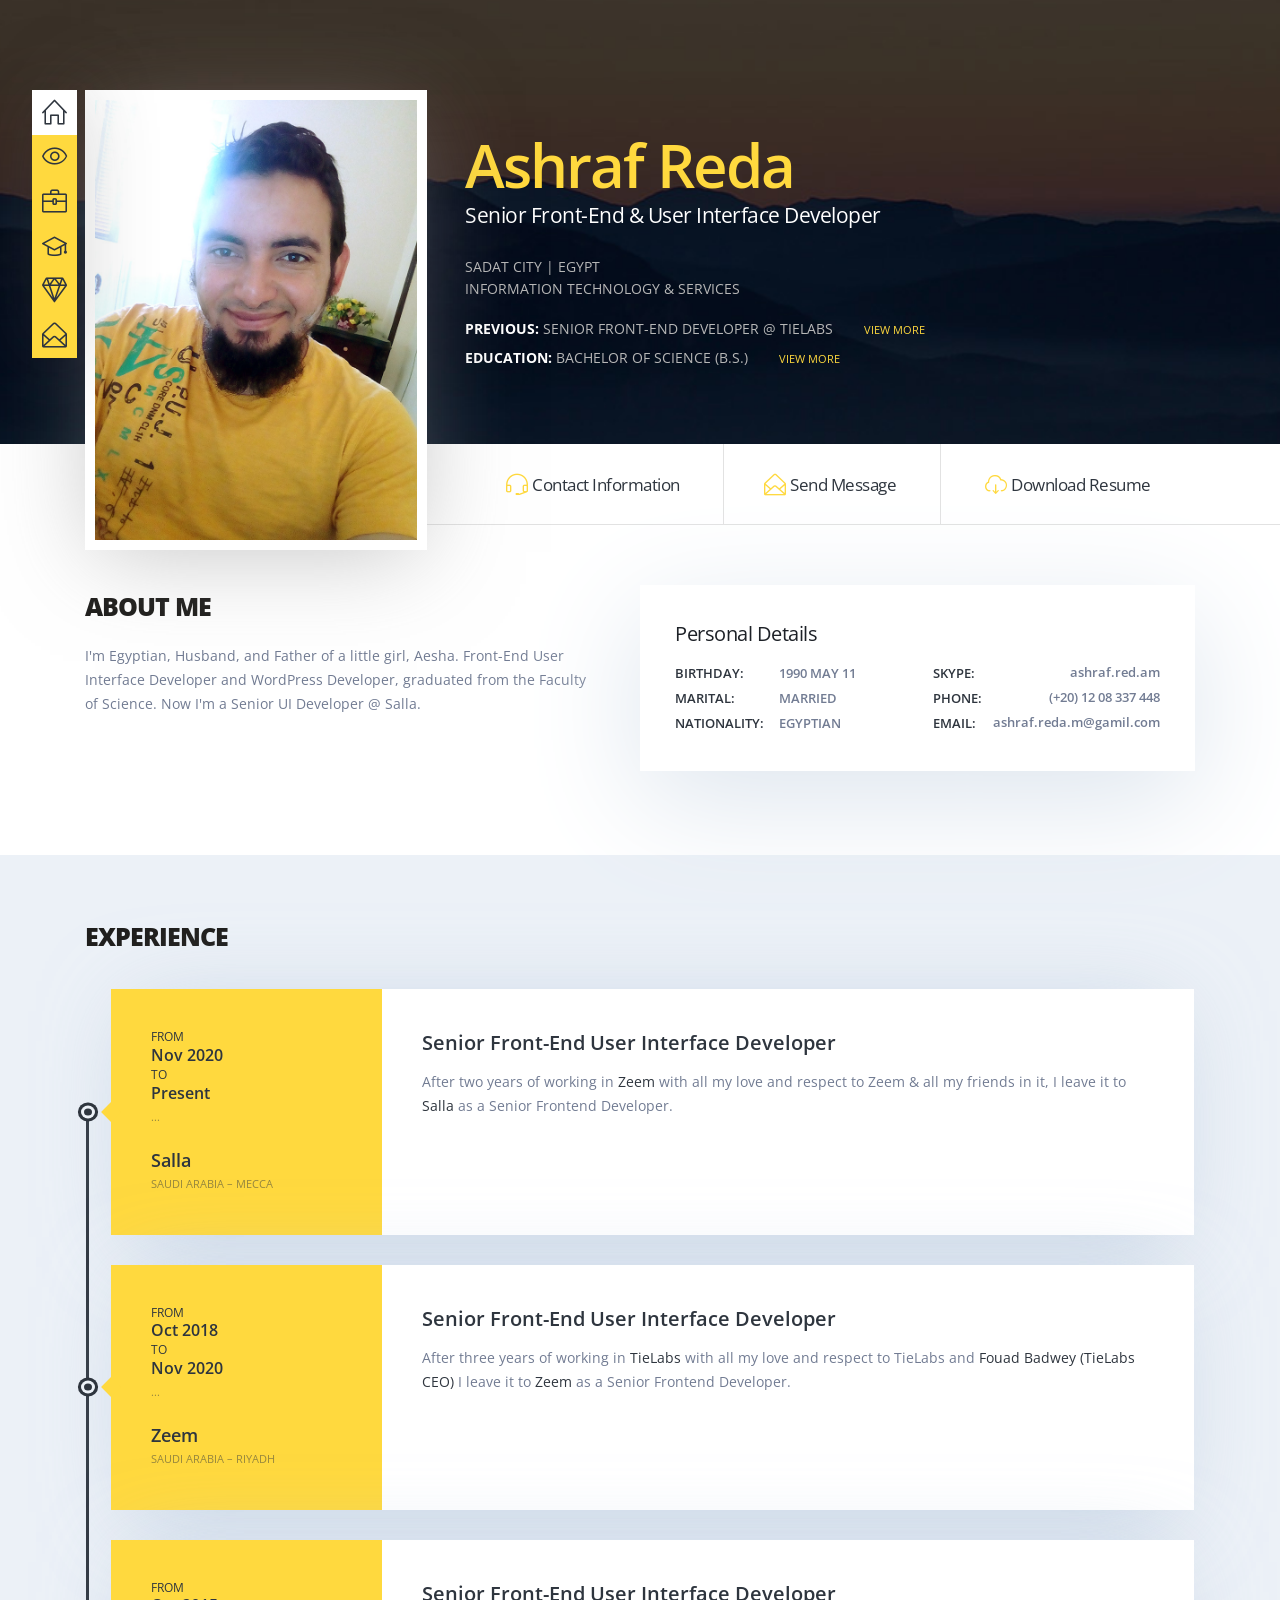
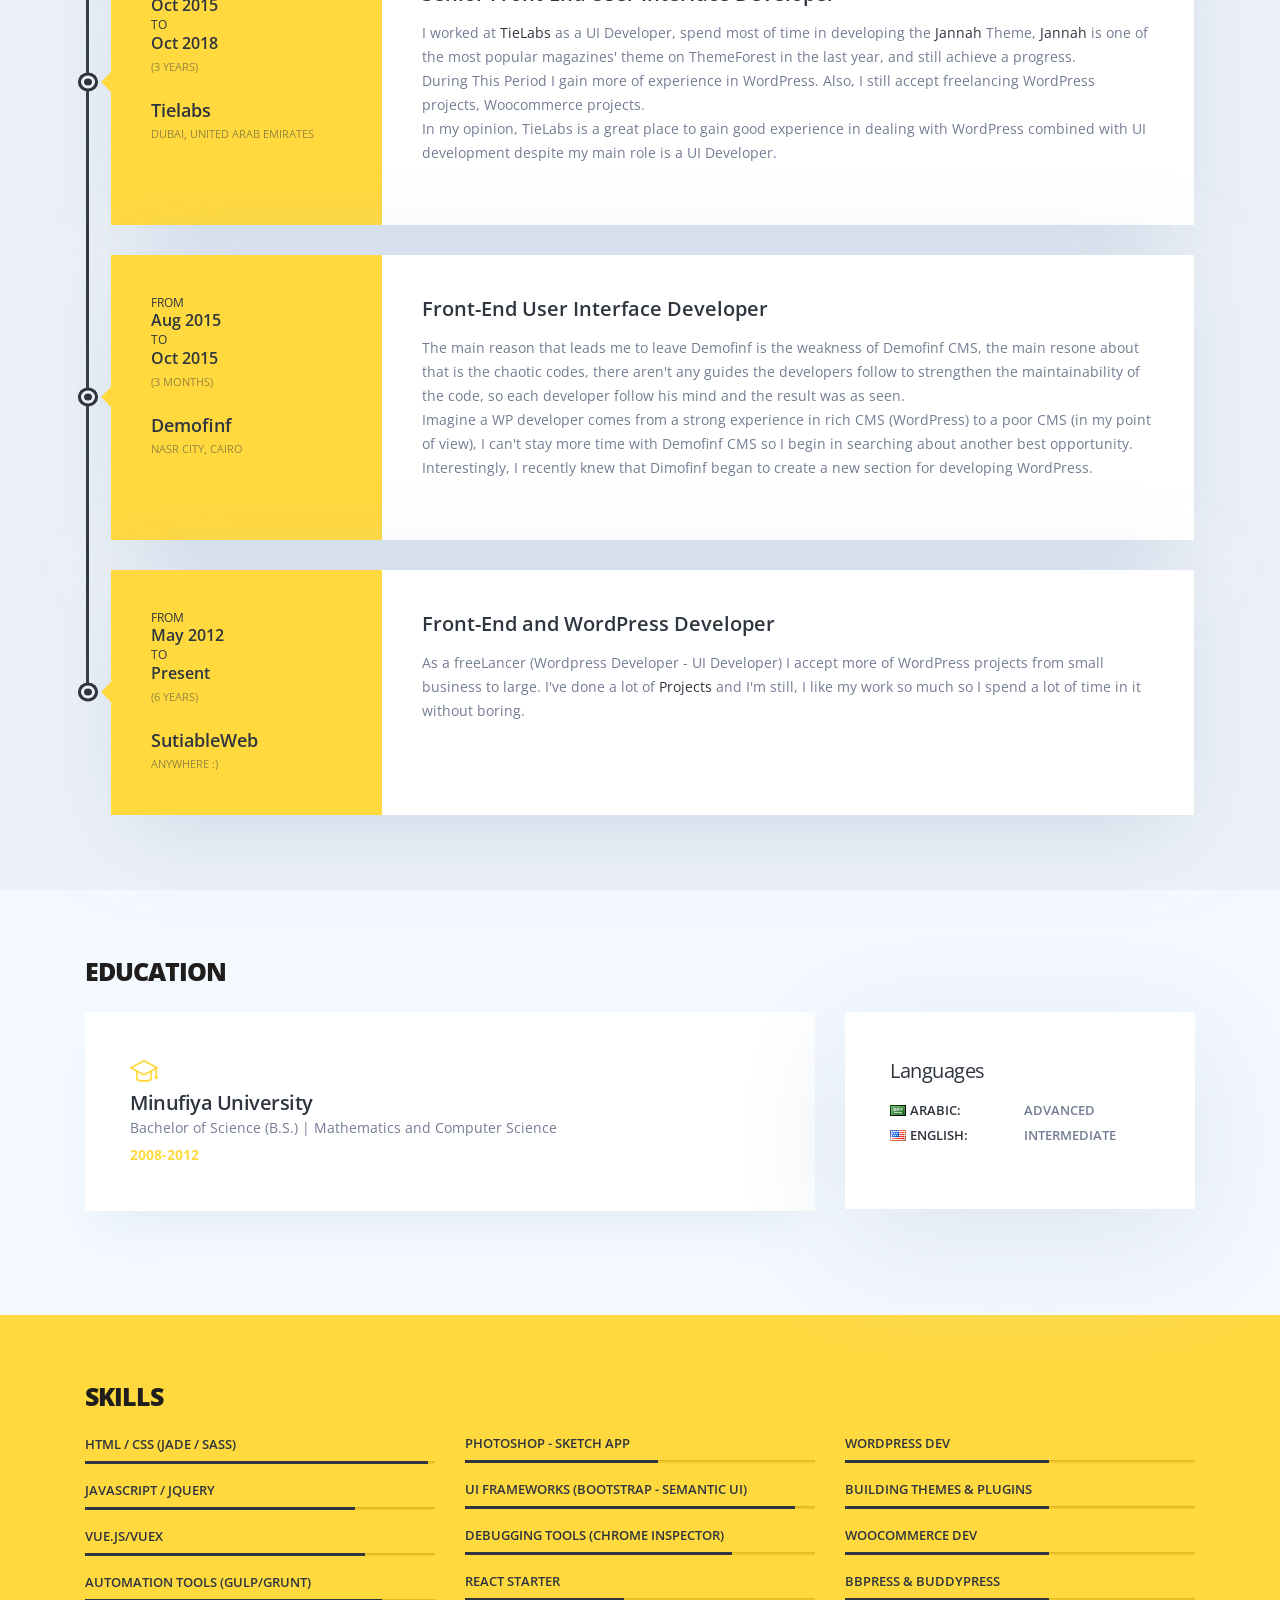
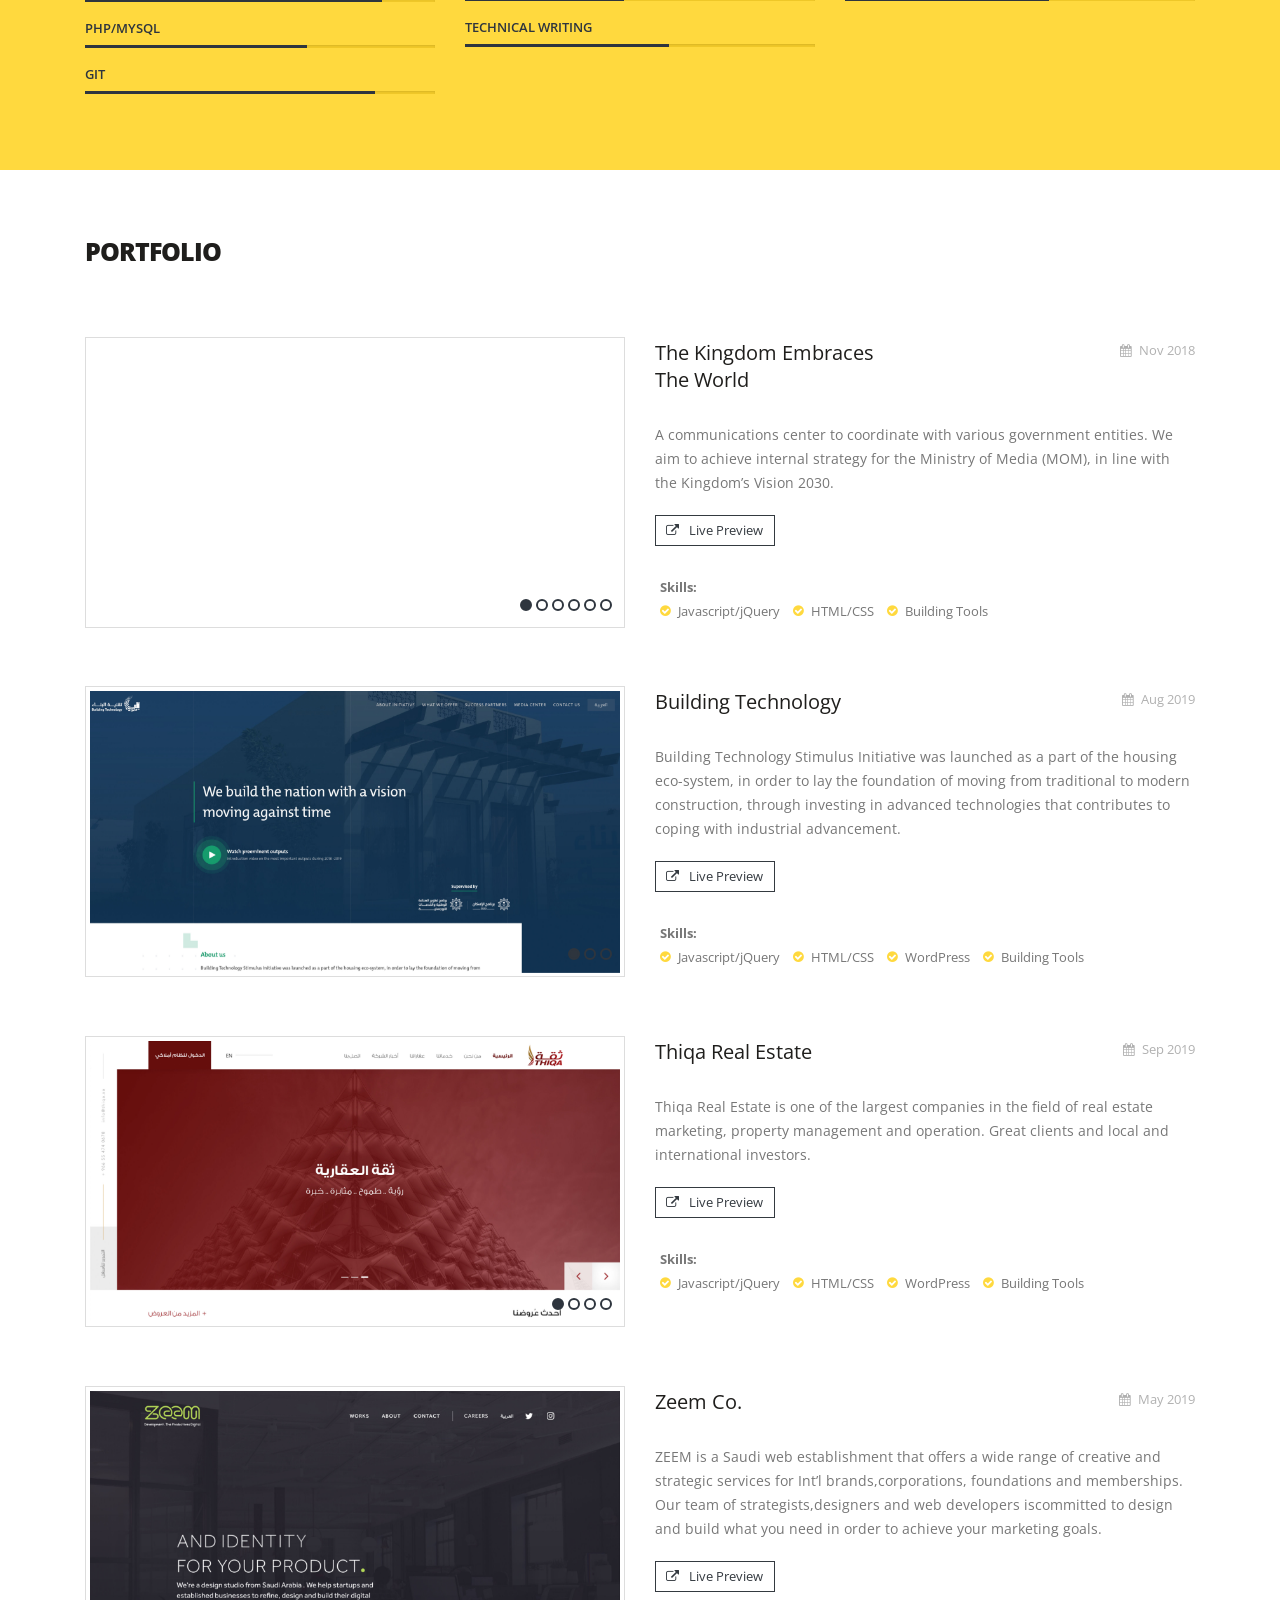
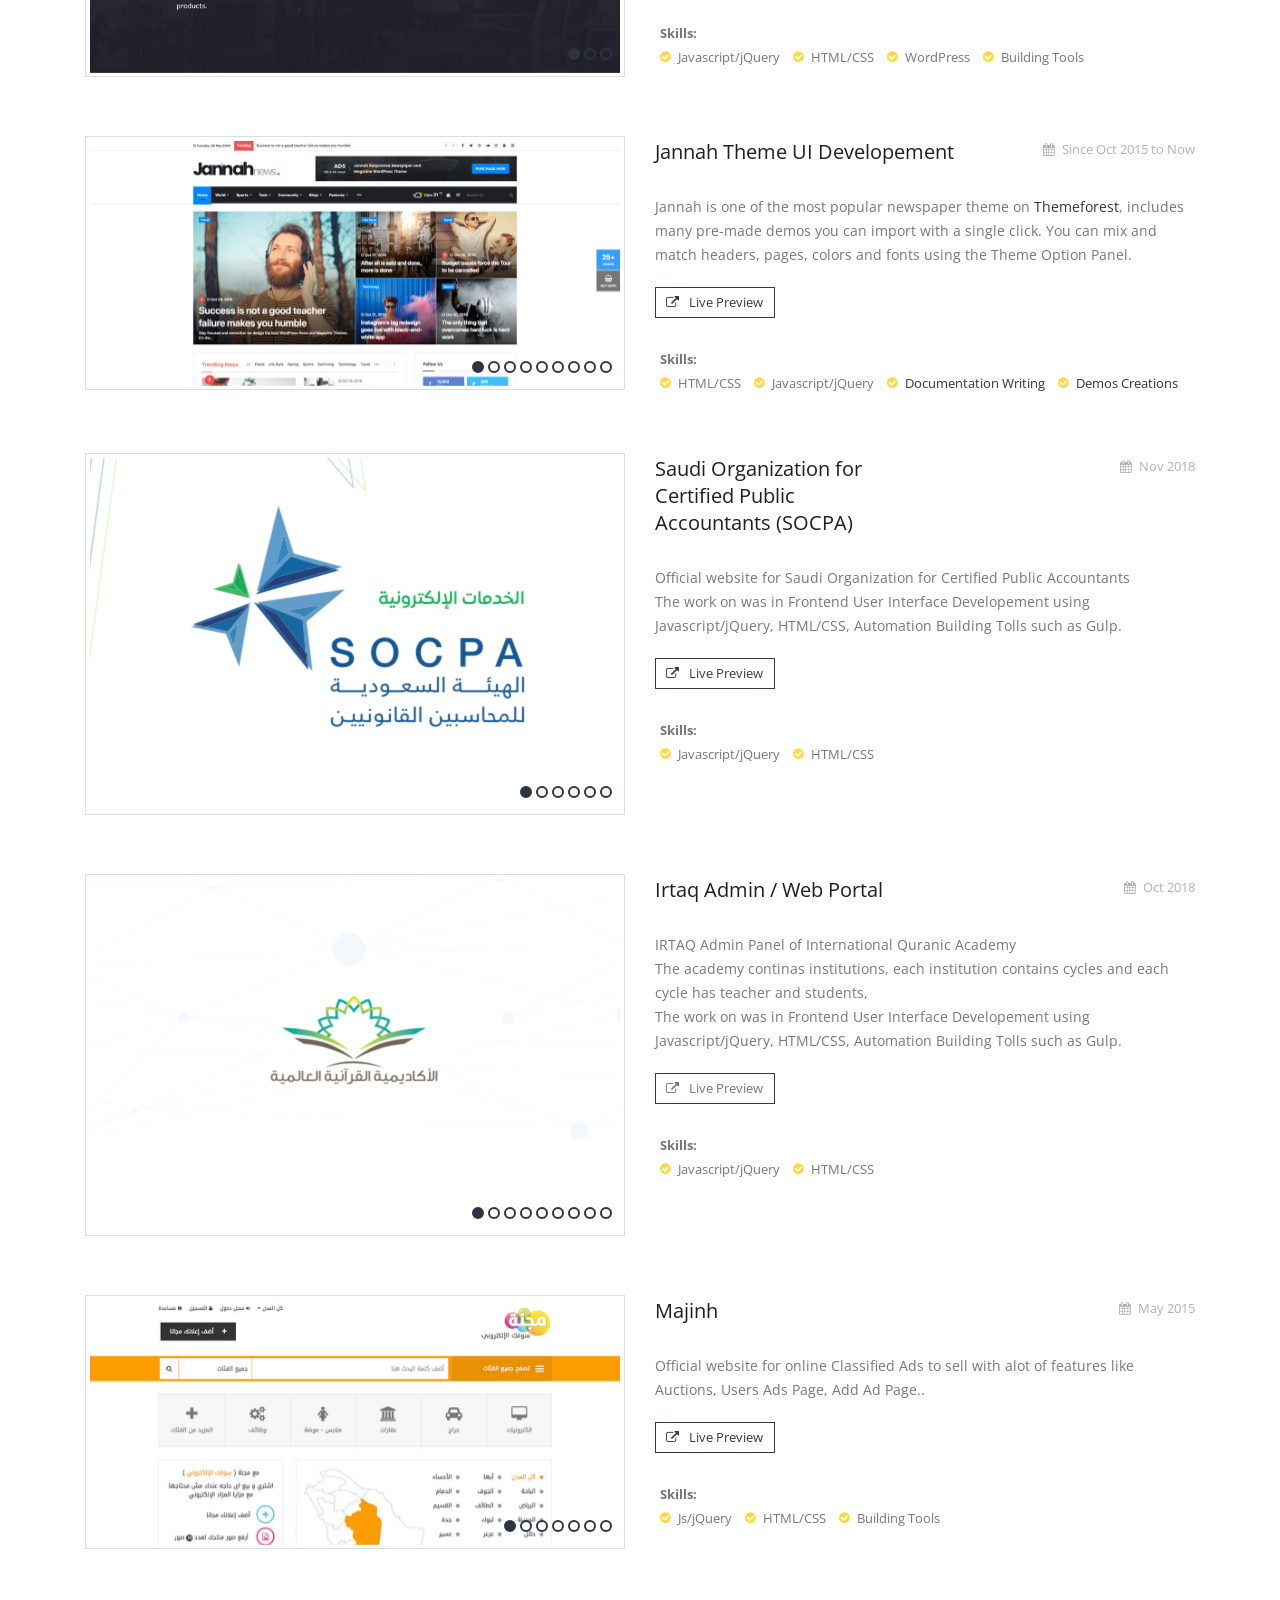
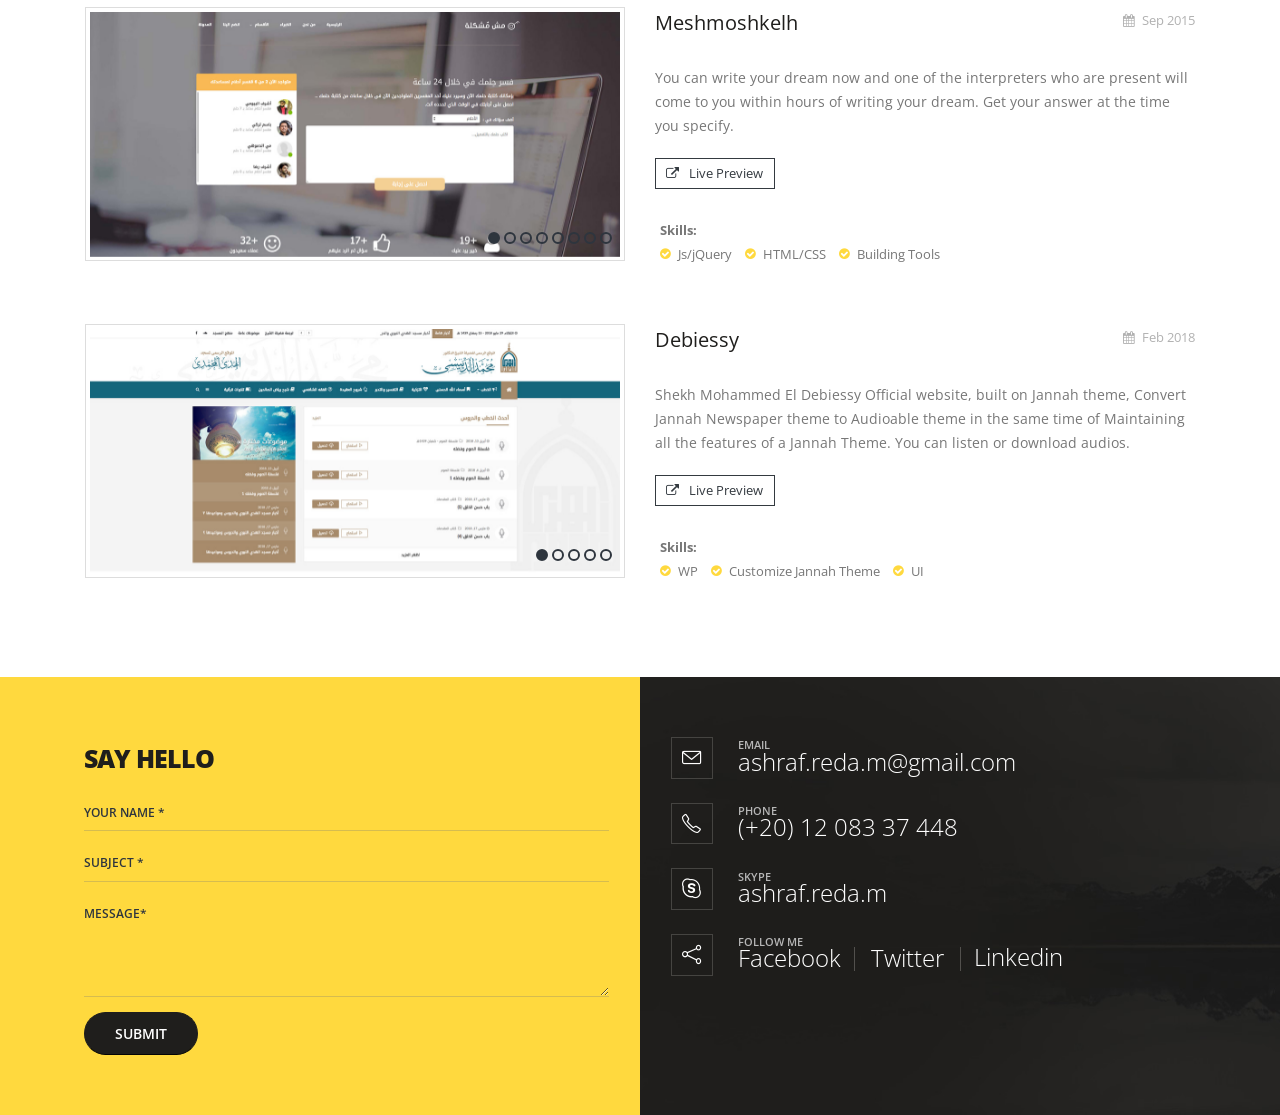
==== commit c94af6a7: "Update index.html" ====
--- a/index.html
+++ b/index.html
@@ -8,9 +8,9 @@
 
 		<title>Ashraf Reda | Resume</title>
 
-		<meta name="keywords" content="Ashraf Reda CV" />
-		<meta name="description" content="Ashraf Reda CV in details">
-		<meta name="author" content="suitableweb.com">
+		<meta name="keywords" content="Ashraf Reda's Resume" />
+		<meta name="description" content="Ashraf Reda's CV in details">
+		<meta name="author" content="https://ashrafreda.github.io/">
 
 		<!-- Favicon -->
 		<link rel="shortcut icon" href="img/favicon.ico" type="image/x-icon" />
@@ -255,7 +255,7 @@
 
 							<h2 class="text-color-quaternary font-weight-extra-bold text-uppercase">About Me</h2>
 
-							<p class="custom-text-color-2">I'm Egyptian, Husband, and Father of a little girl, Aesha. Front-End User Interface Developer and WordPress Developer, graduated from the Faculty of Science. Now I'm a Senior UI Developer @ Zeem.
+							<p class="custom-text-color-2">I'm Egyptian, Husband, and Father of a little girl, Aesha. Front-End User Interface Developer and WordPress Developer, graduated from the Faculty of Science. Now I'm a Senior UI Developer @ Salla.
 							</p>
 
 							<!-- <div class="about-me-more" id="aboutMeMore">
@@ -288,6 +288,31 @@
 							<h2 class="text-color-quaternary text-uppercase font-weight-extra-bold">Experience</h2>
 							<section class="timeline custom-timeline" id="timeline">
 								<div class="timeline-body">
+									
+									<article class="timeline-box right custom-box-shadow-2">
+										<div class="row">
+											<div class="experience-info col-lg-3 col-sm-5 background-color-primary">
+												<span class="from text-color-dark text-uppercase">
+													From
+													<span class="font-weight-semibold">Nov 2020</span>
+												</span>
+												<span class="to text-color-dark text-uppercase">
+													To
+													<span class="font-weight-semibold">Present</span>
+												</span>
+												<p class="text-color-dark">...</p>
+												<span class="company text-color-dark font-weight-semibold">
+													<a class="text-dark" href="https://salla.sa" target="_blank">Salla</a>
+													<span class="company-location text-color-dark font-weight-normal text-uppercase">Saudi Arabia – Mecca</span>
+												</span>
+											</div>
+											<div class="experience-description col-lg-9 col-sm-7 background-color-light">
+												<h4 class="text-color-dark font-weight-semibold">Senior Front-End User Interface Developer</h4>
+												<p class="custom-text-color-2">After two years of working in <a class="text-dark" href="https://zeem.sa" target="_blank">Zeem</a> with all my love and respect to Zeem & all my friends in it, I leave it to <a class="text-dark" href="https://salla.sa" target="_blank">Salla</a> as a Senior Frontend Developer.</p>
+											</div>
+										</div>
+									</article>
+									
 									<article class="timeline-box right custom-box-shadow-2">
 										<div class="row">
 											<div class="experience-info col-lg-3 col-sm-5 background-color-primary">
@@ -297,7 +322,7 @@
 												</span>
 												<span class="to text-color-dark text-uppercase">
 													To
-													<span class="font-weight-semibold">Present</span>
+													<span class="font-weight-semibold">Nov 2020</span>
 												</span>
 												<p class="text-color-dark">...</p>
 												<span class="company text-color-dark font-weight-semibold">
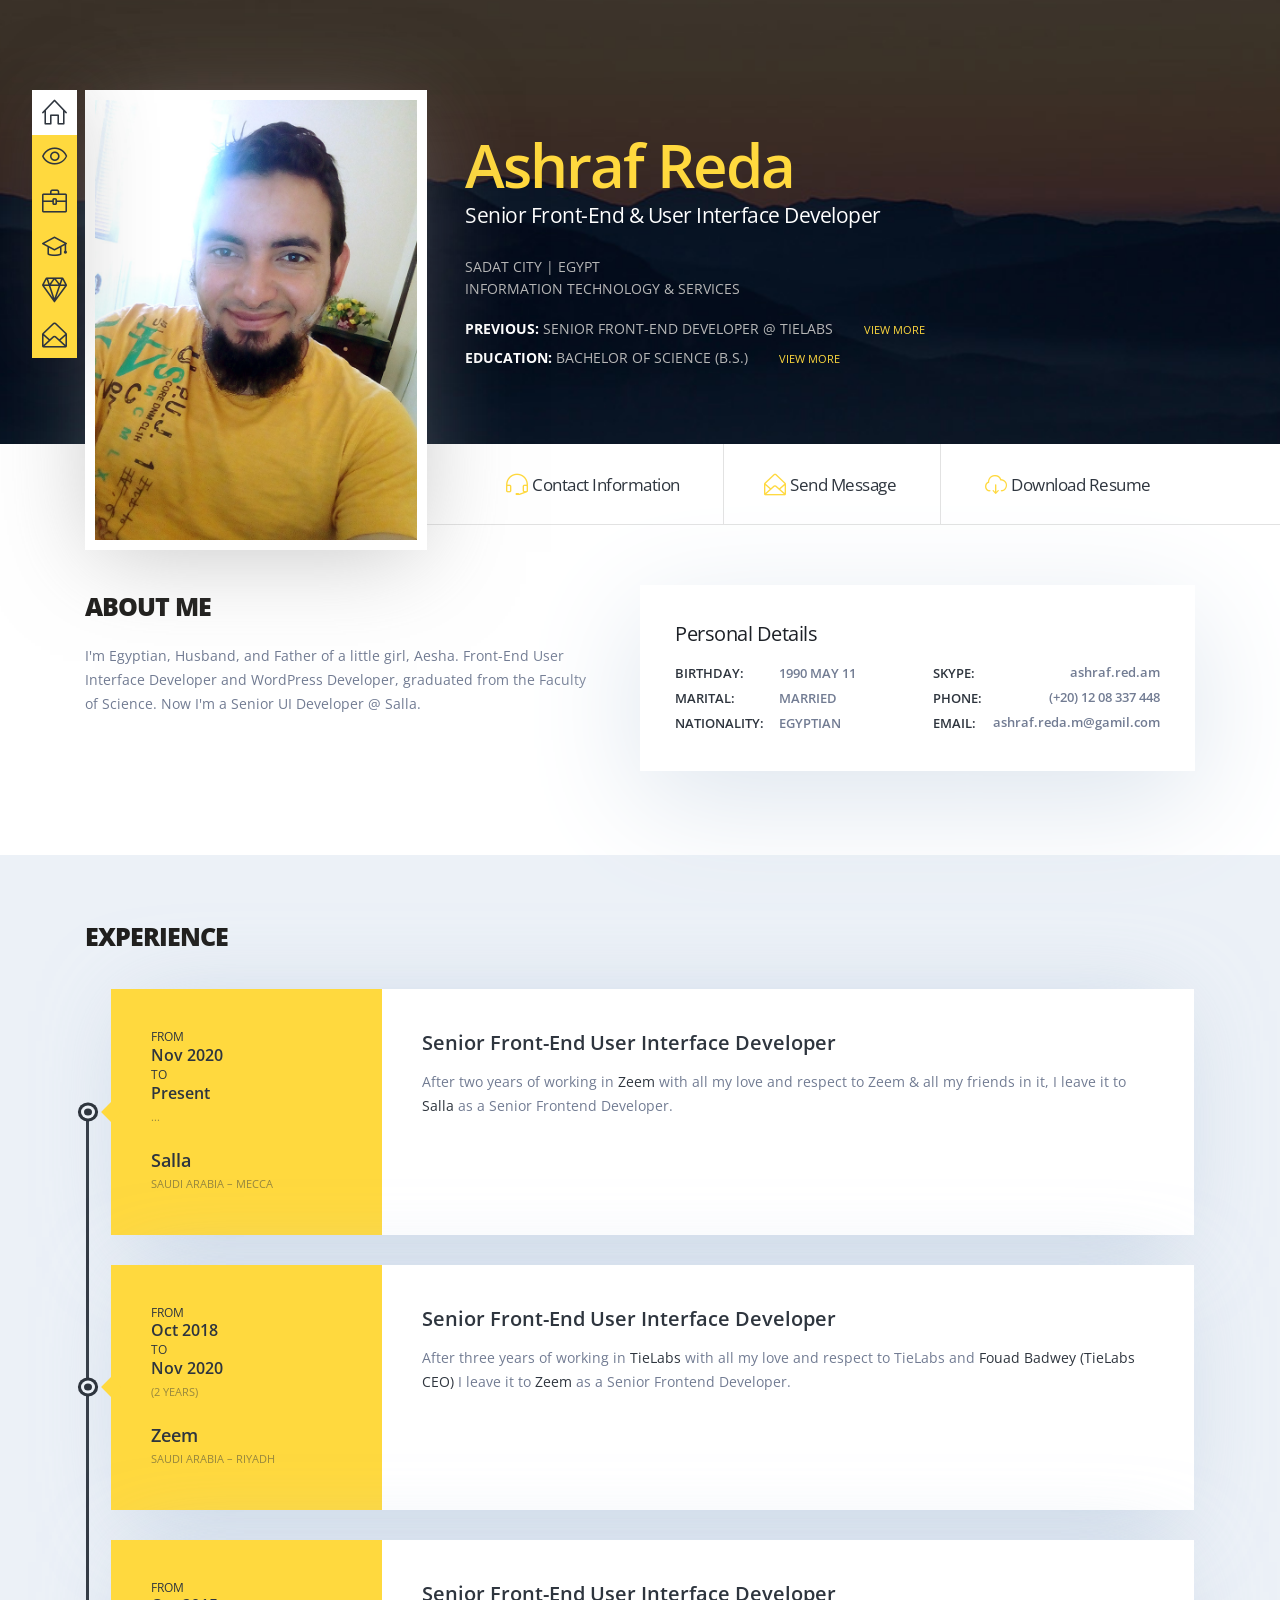
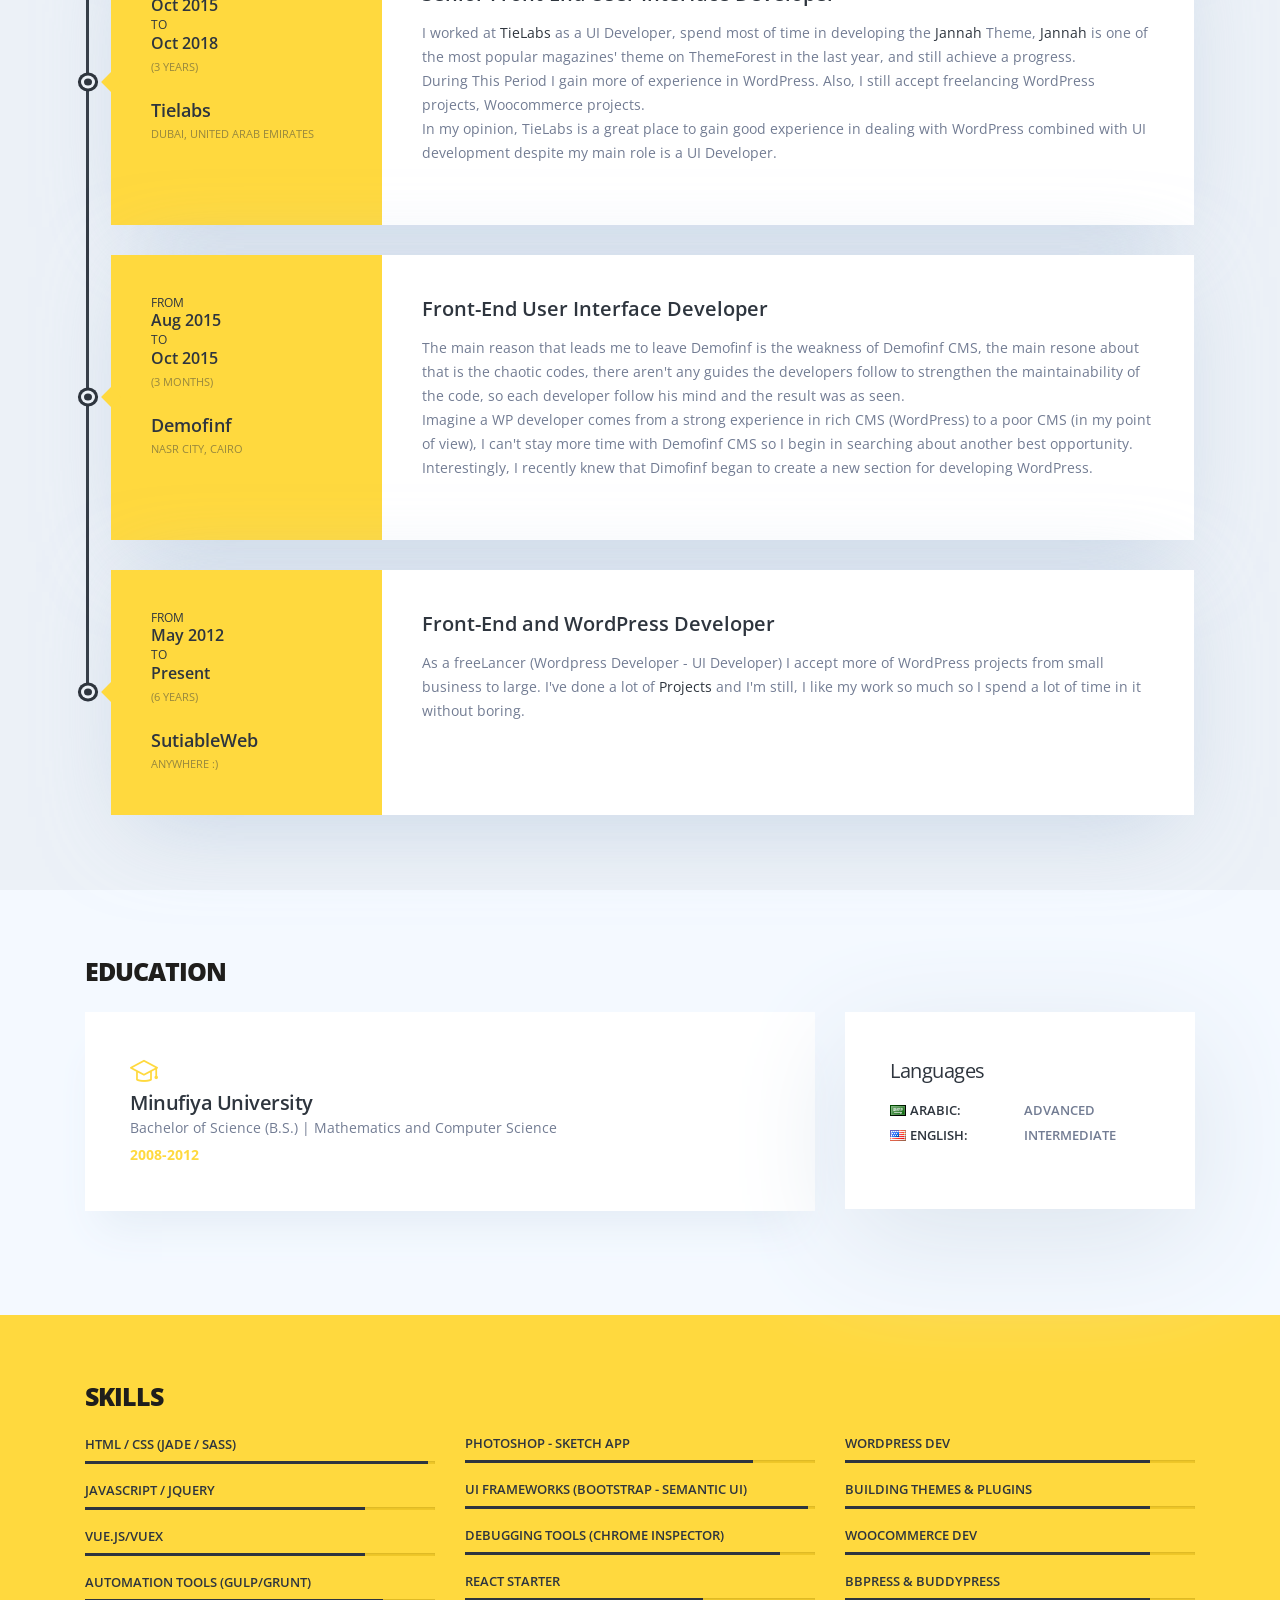
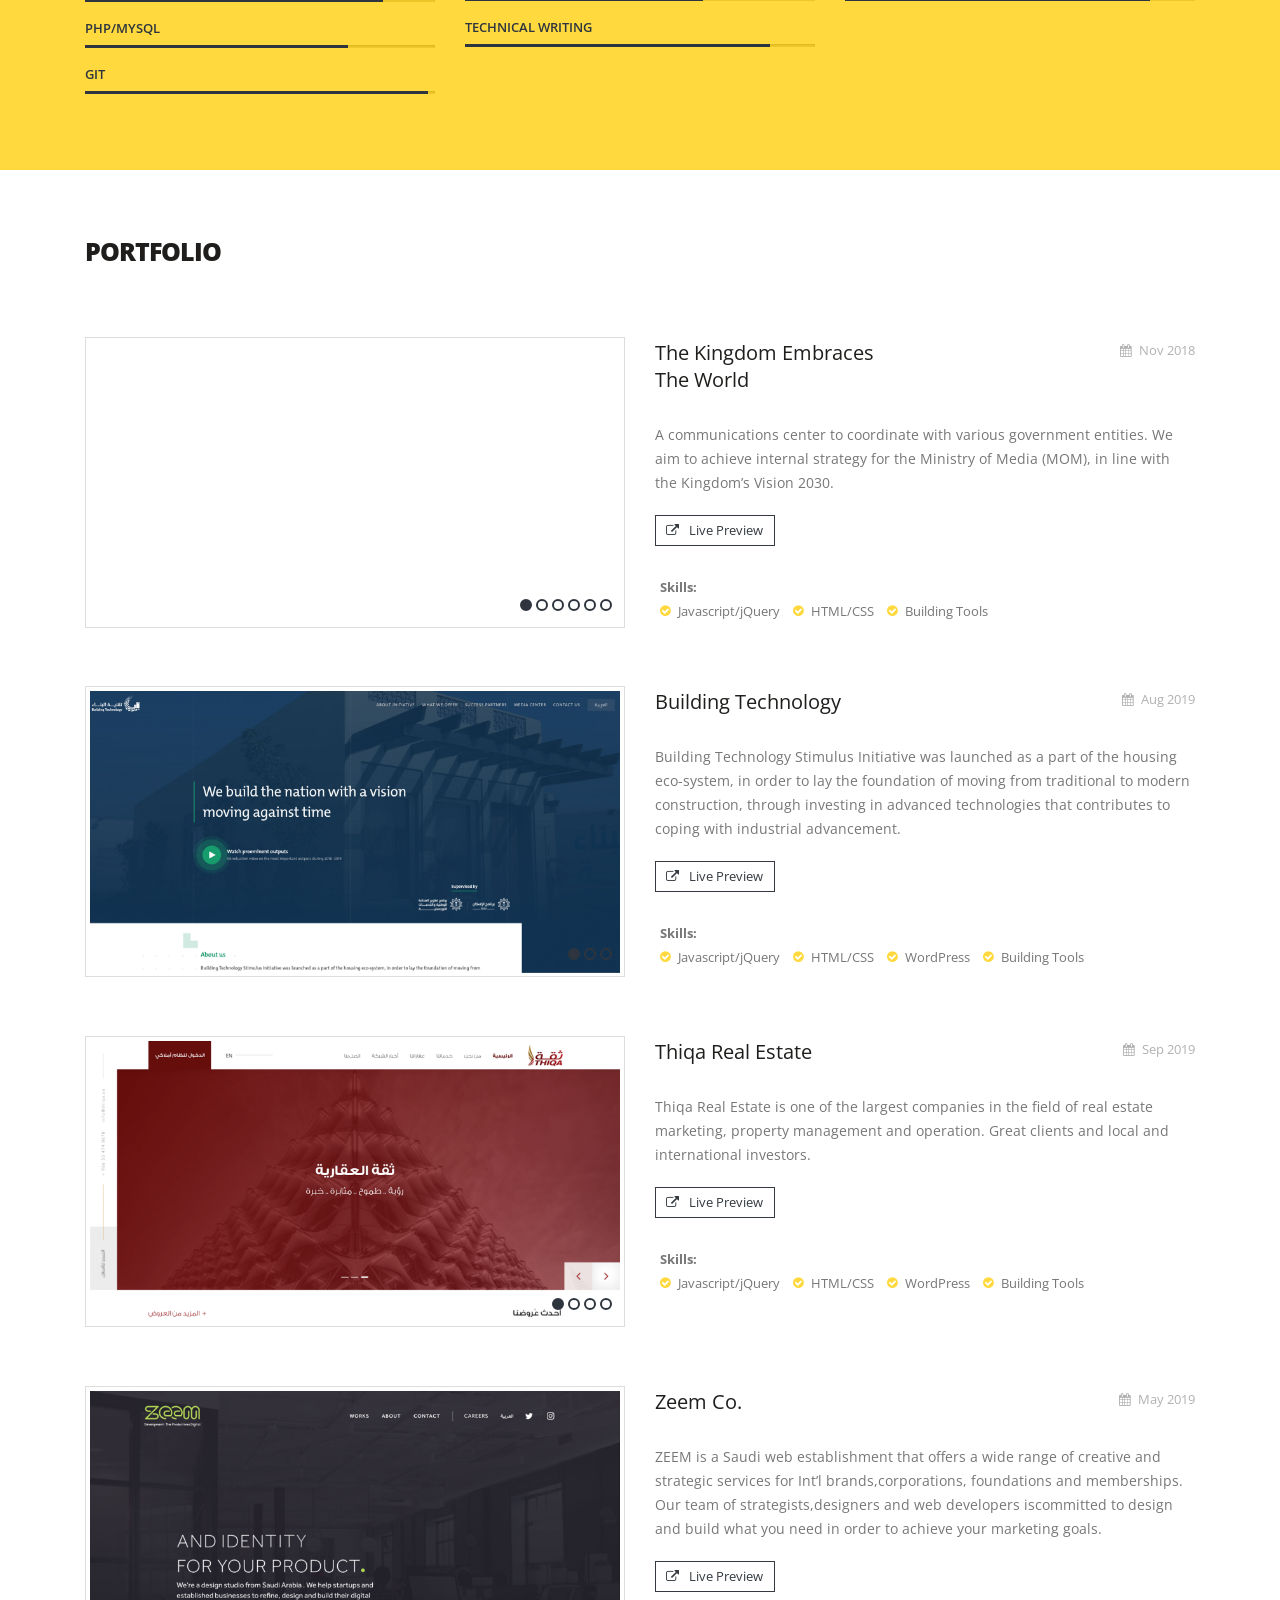
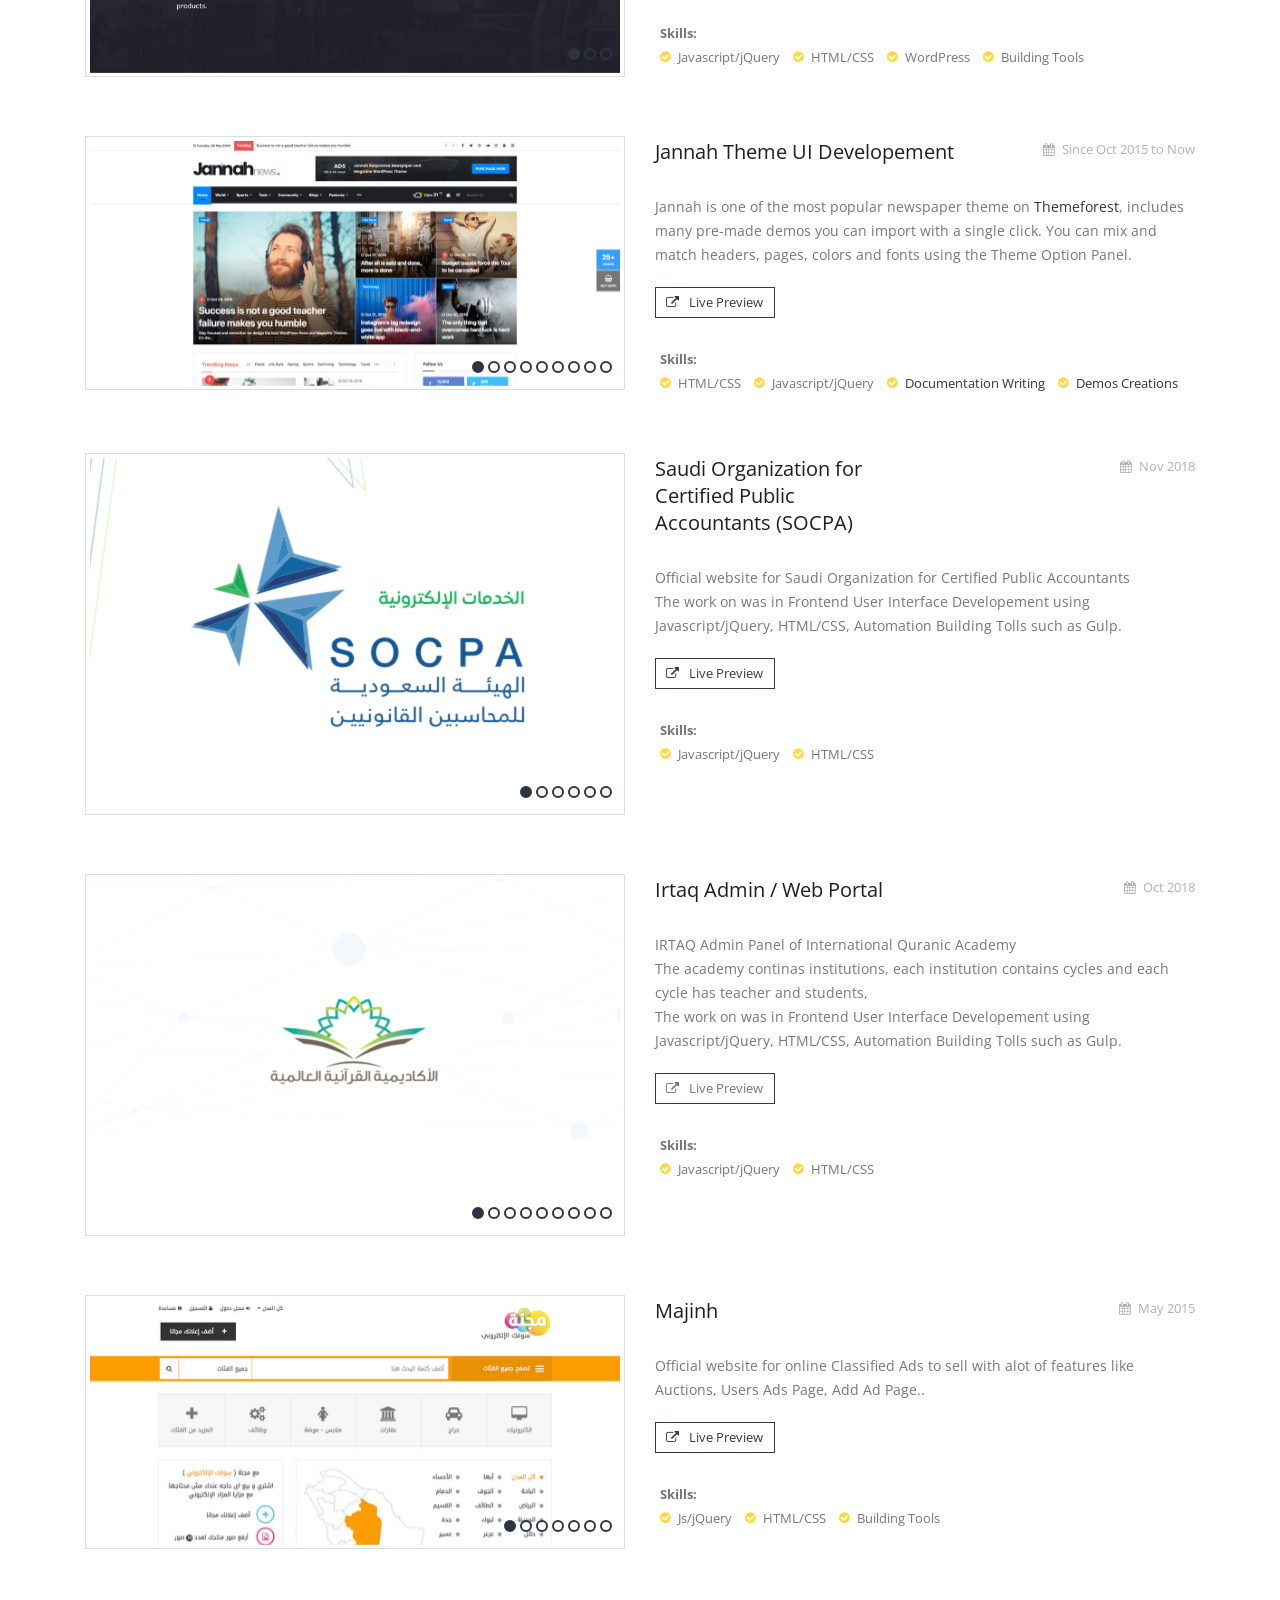
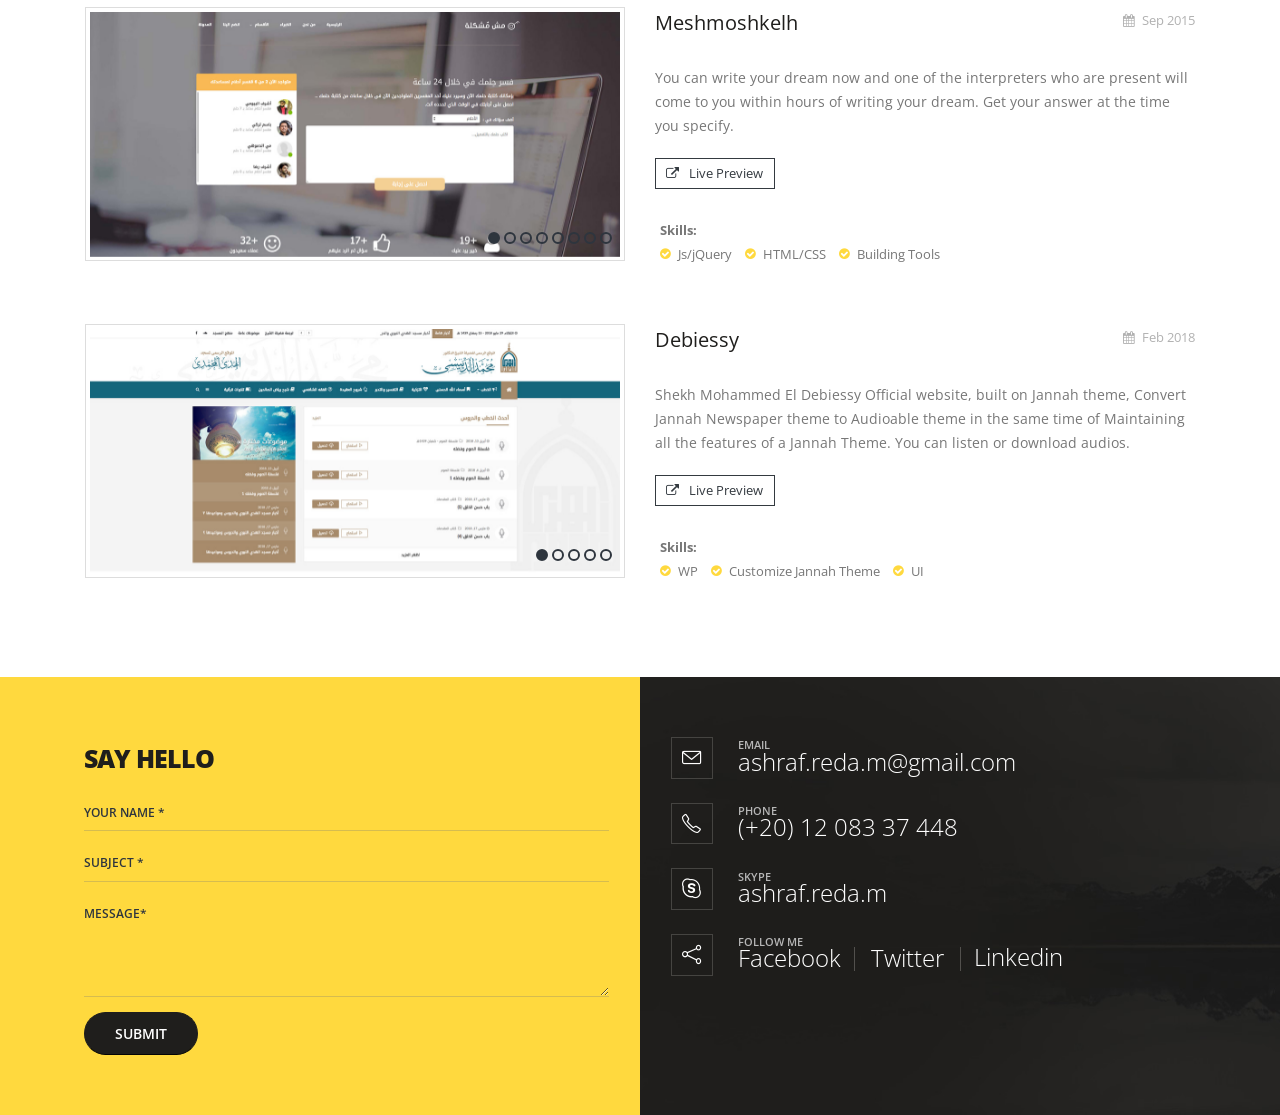
==== commit f347edd9: "Update index.html" ====
--- a/index.html
+++ b/index.html
@@ -324,7 +324,7 @@
 													To
 													<span class="font-weight-semibold">Nov 2020</span>
 												</span>
-												<p class="text-color-dark">...</p>
+												<p class="text-color-dark">(2 Years)</p>
 												<span class="company text-color-dark font-weight-semibold">
 													<a class="text-dark" href="https://zeem.sa" target="_blank">Zeem</a>
 													<span class="company-location text-color-dark font-weight-normal text-uppercase">Saudi Arabia – Riyadh</span>
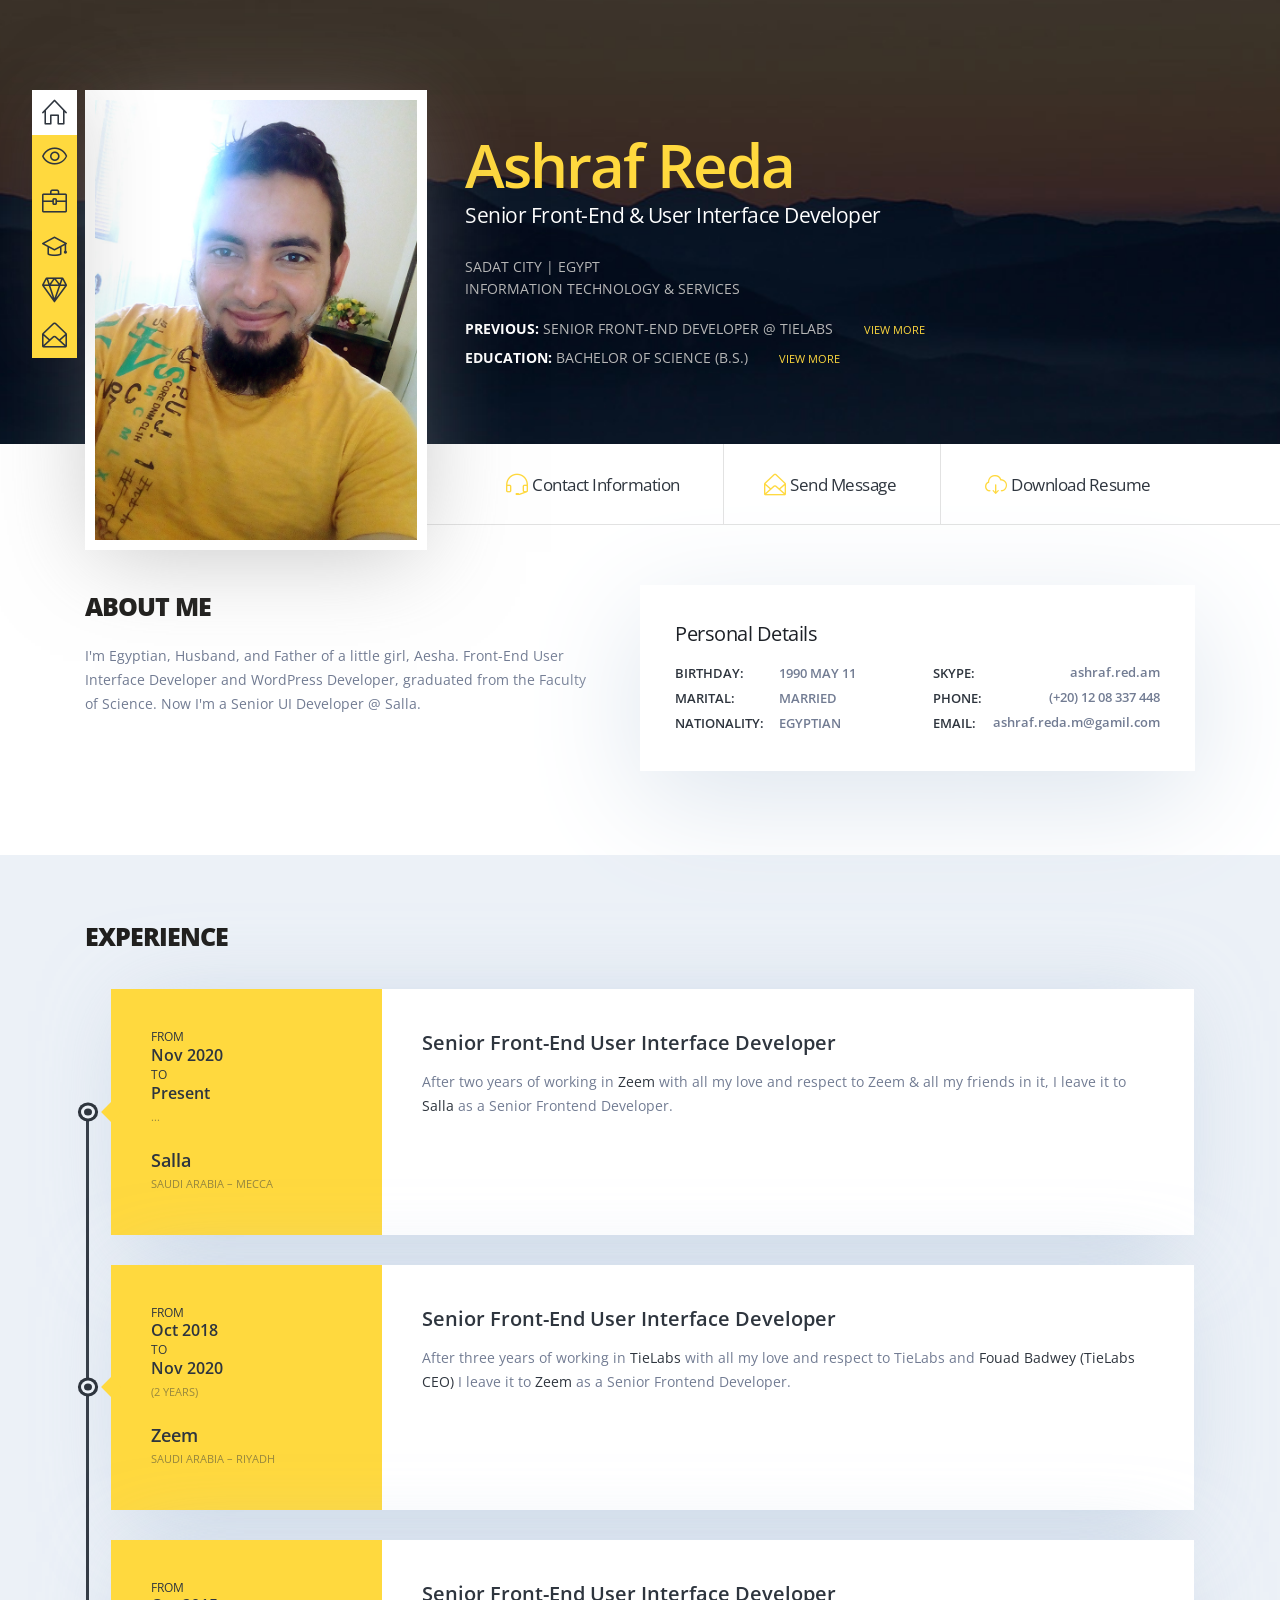
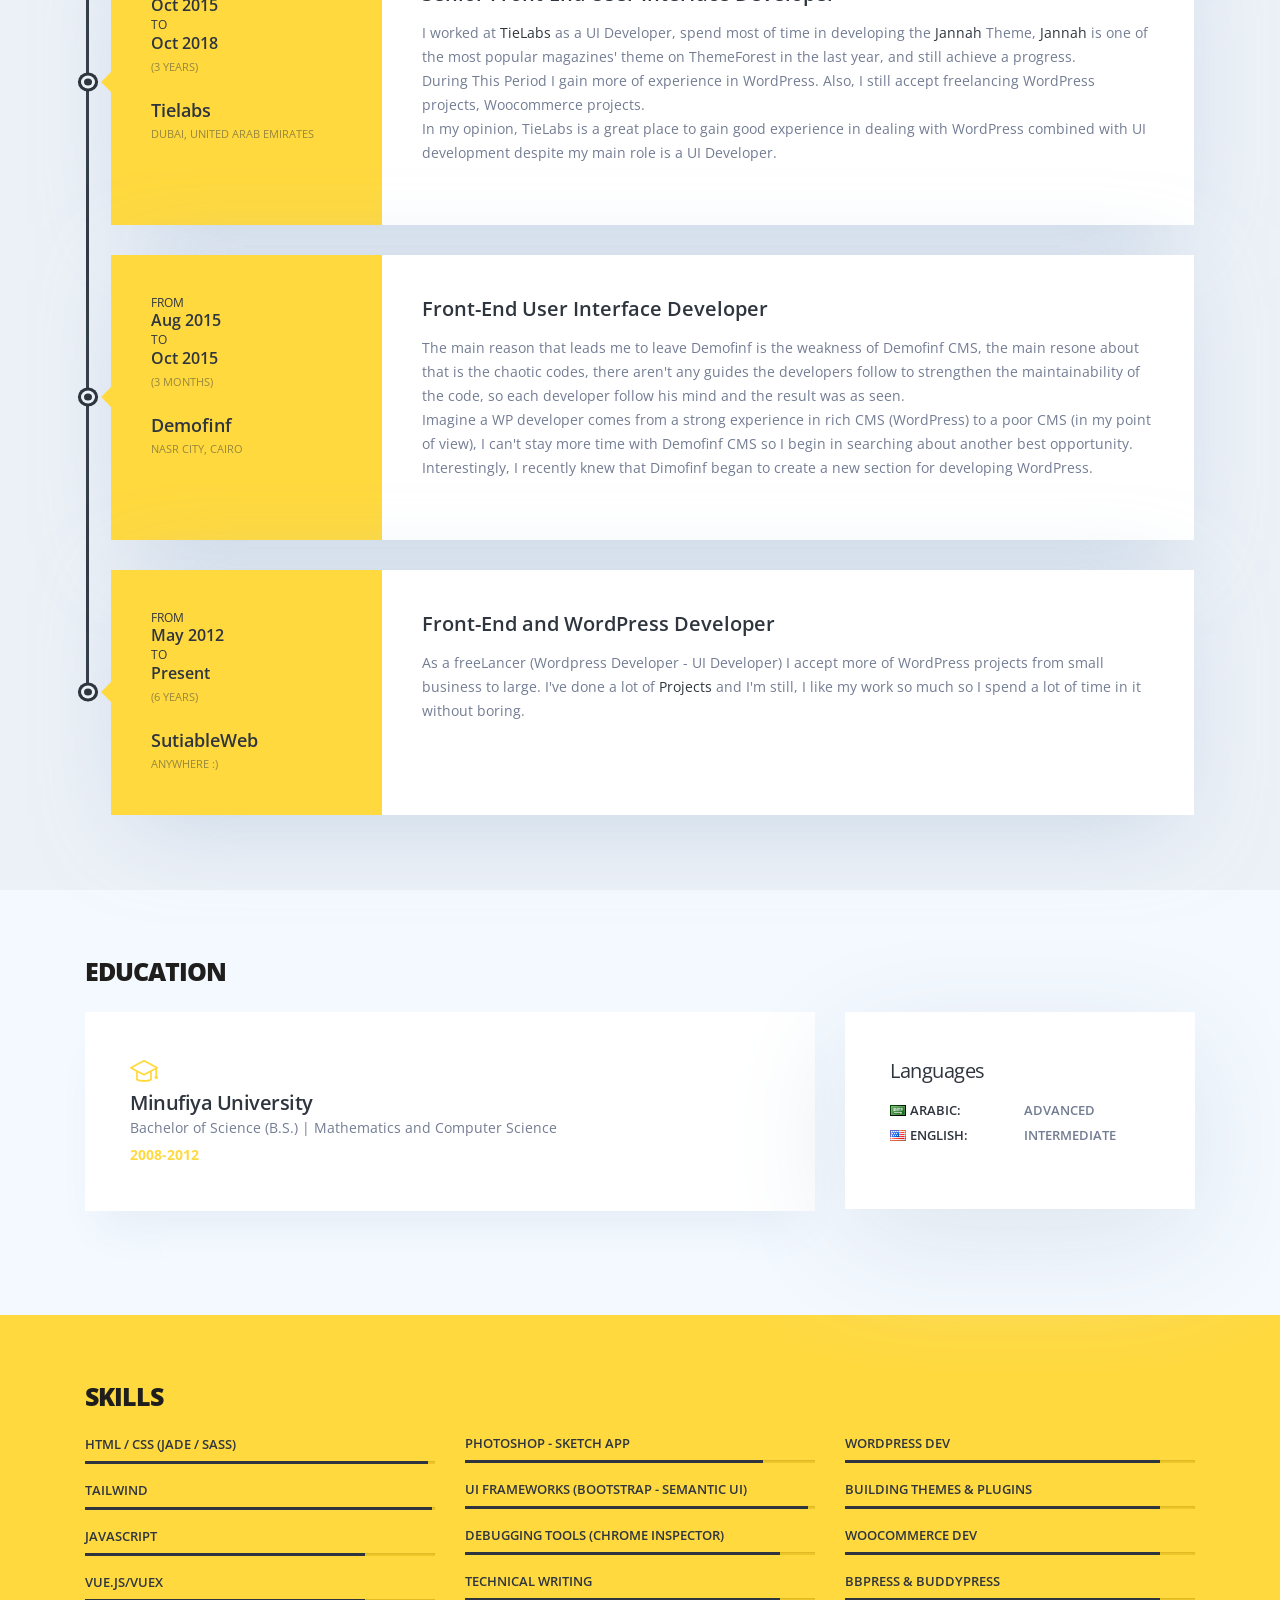
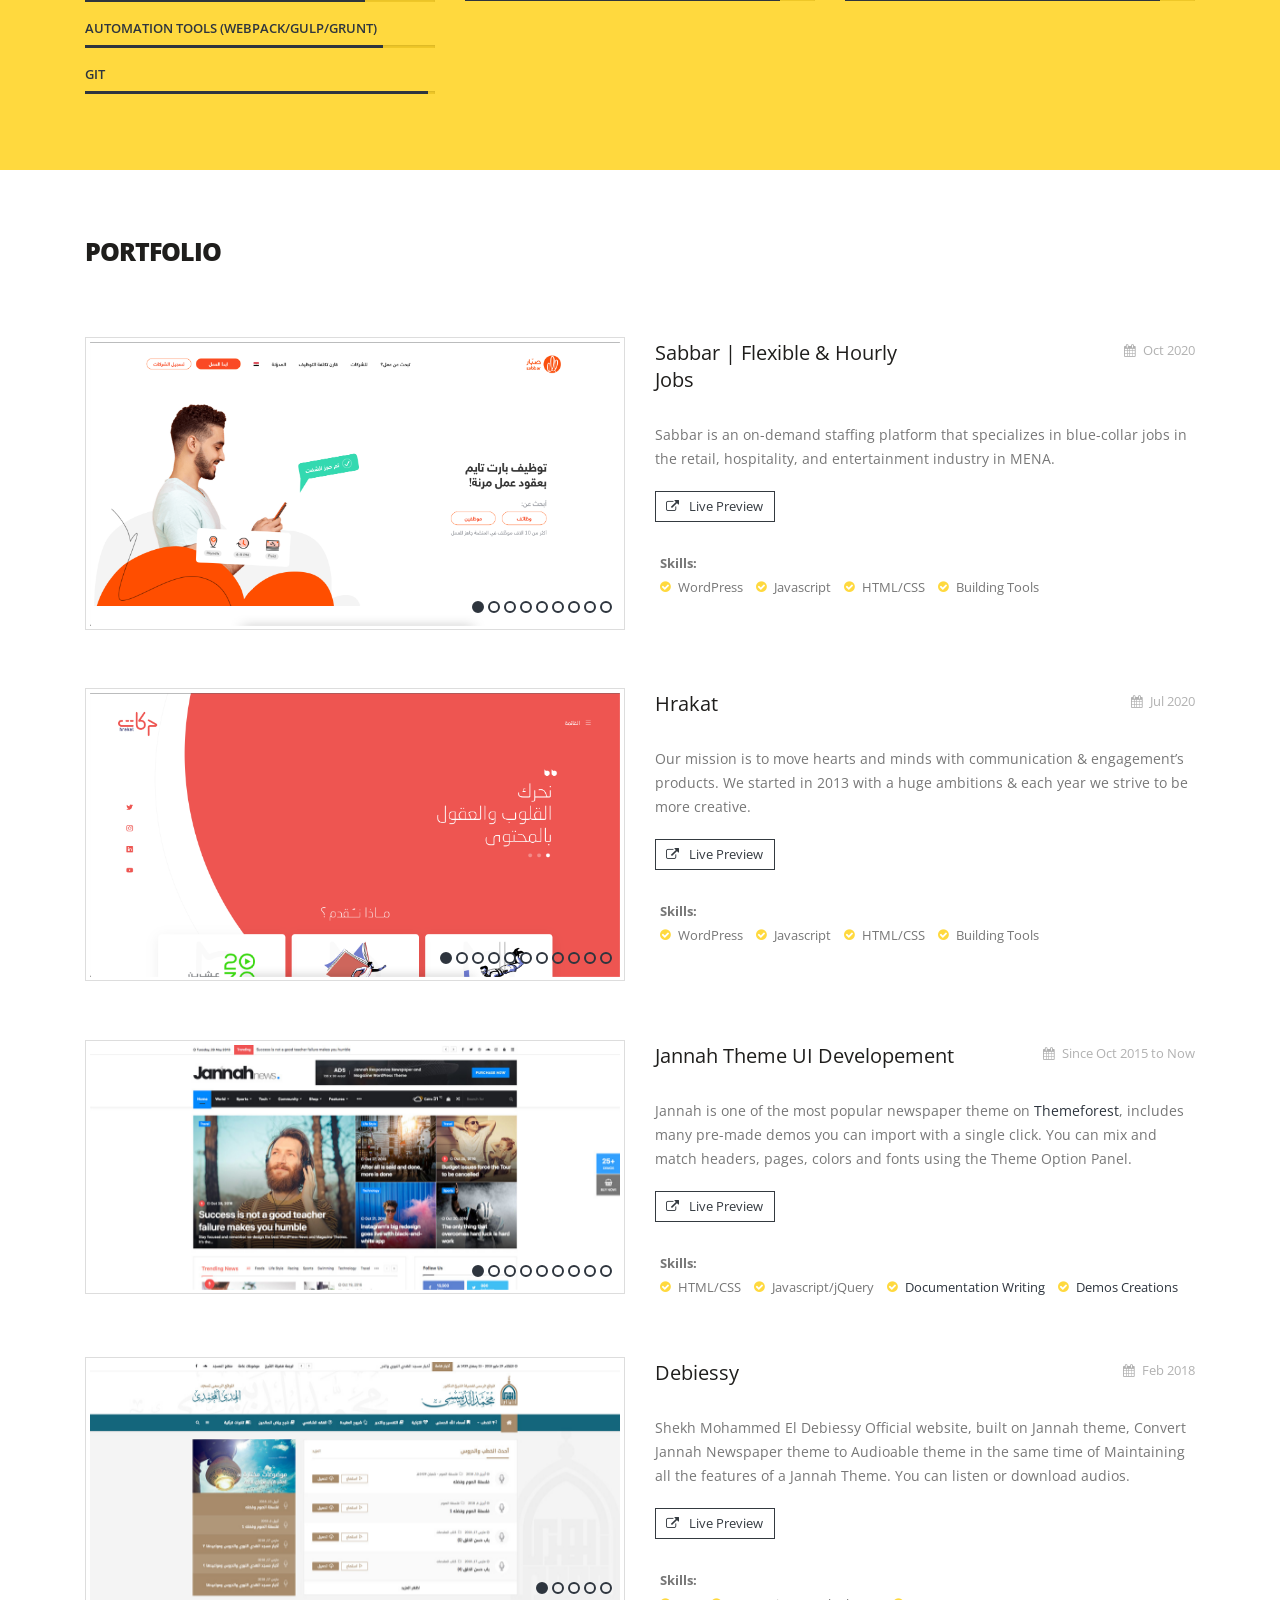
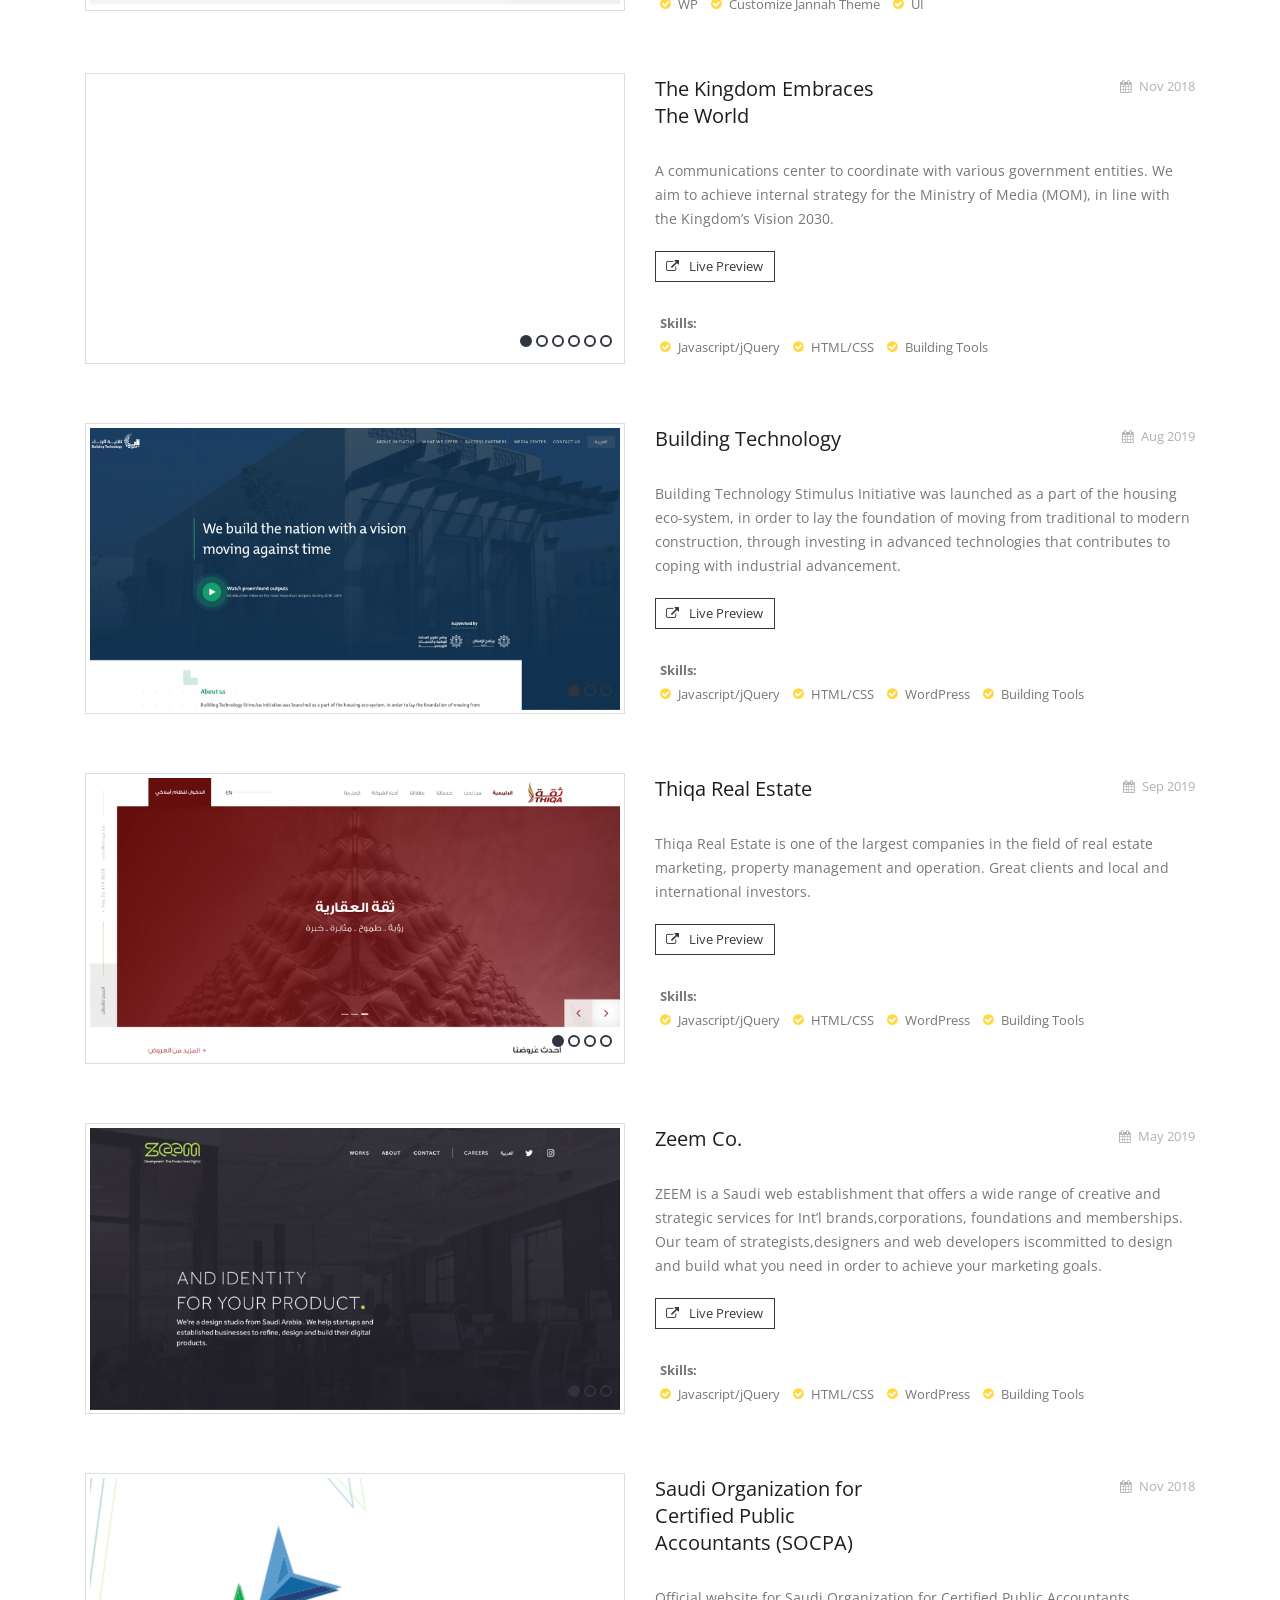
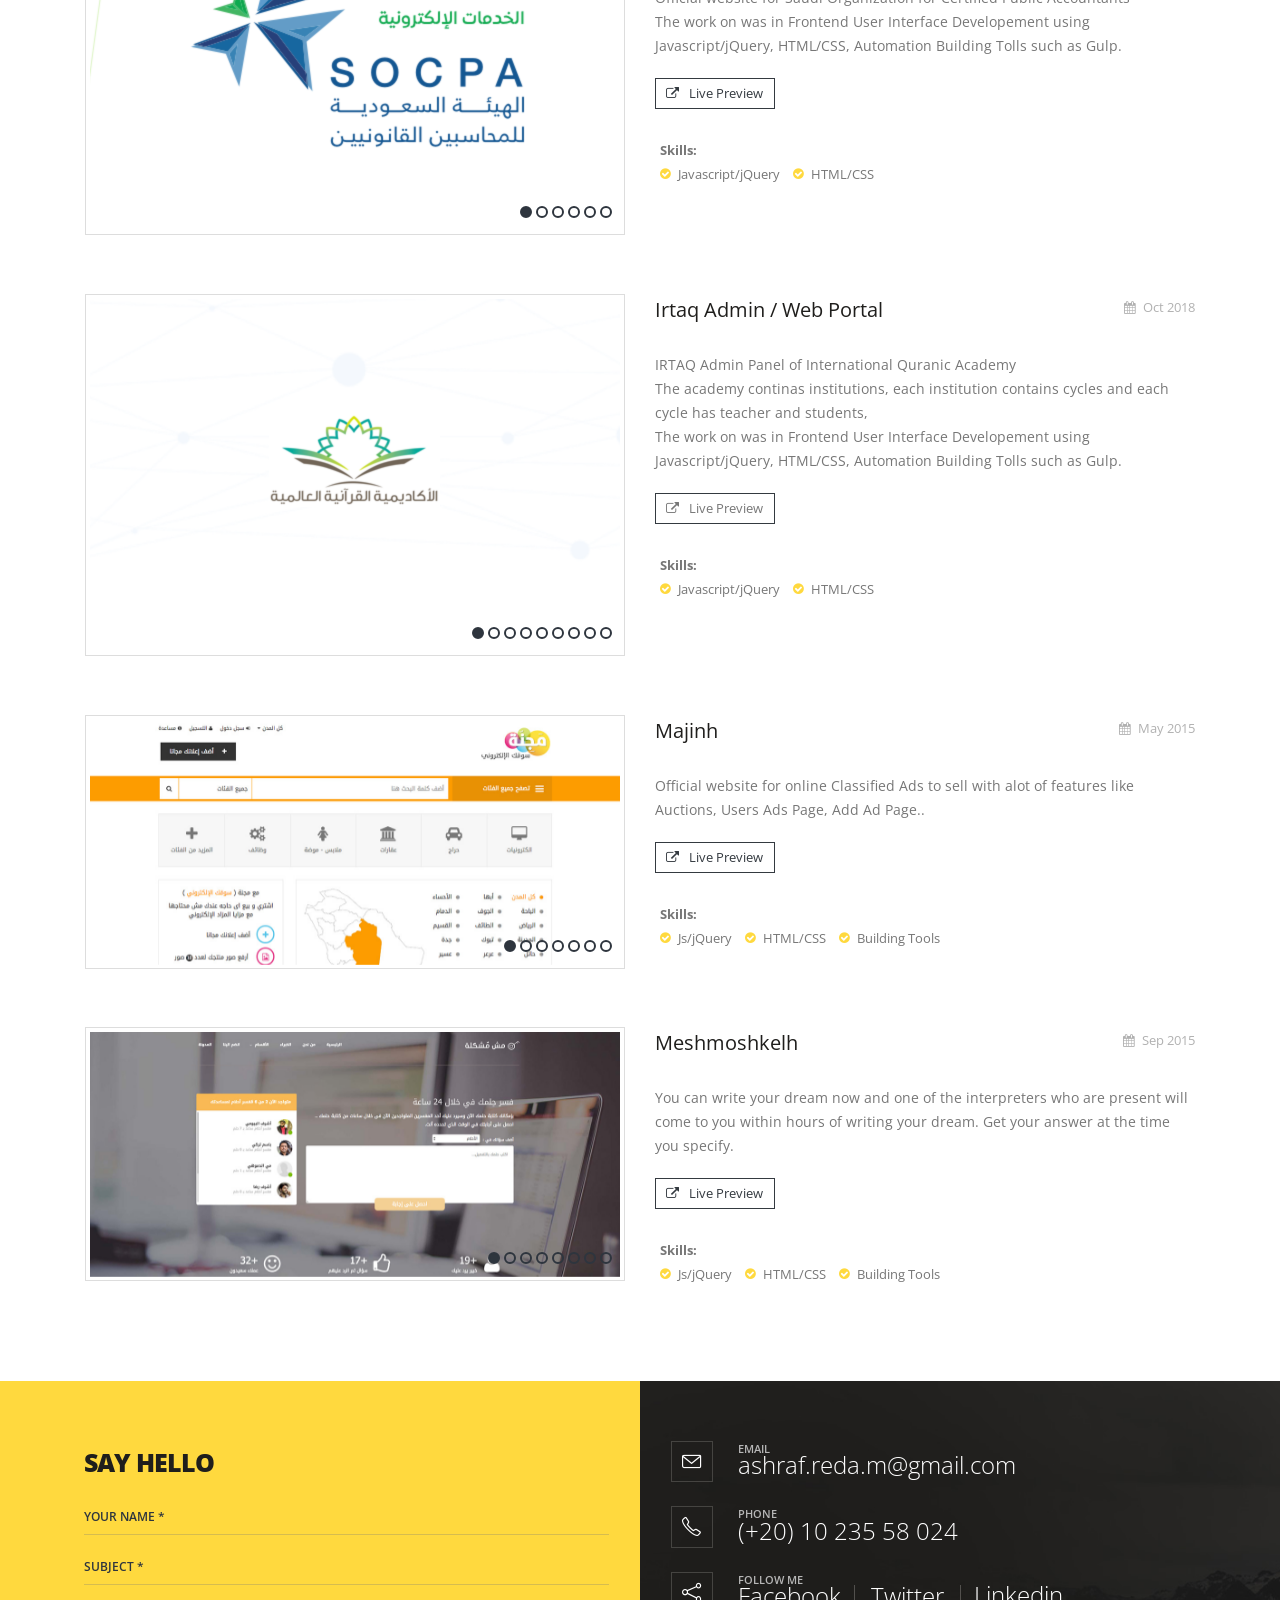
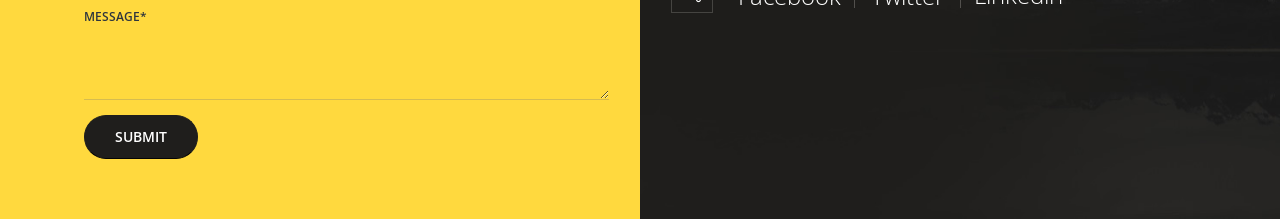
==== commit bc343208: "add sabbar and hrakat to my works" ====
--- a/index.html
+++ b/index.html
@@ -481,7 +481,14 @@
 										</div>
 
 										<div class="progress-label text-color-dark font-weight-semibold text-uppercase text-2">
-											<span>Javascript / jQuery</span>
+											<span>Tailwind</span>
+										</div>
+										<div class="progress mb-3">
+											<div class="progress-bar" data-appear-progress-animation="99%"></div>
+										</div>
+
+										<div class="progress-label text-color-dark font-weight-semibold text-uppercase text-2">
+											<span>Javascript</span>
 										</div>
 										<div class="progress mb-3">
 											<div class="progress-bar" data-appear-progress-animation="80%" data-appear-animation-delay="300"></div>
@@ -495,18 +502,19 @@
 										</div>
 
 										<div class="progress-label text-color-dark font-weight-semibold text-uppercase text-2">
-											<span>Automation Tools (Gulp/Grunt)</span>
+											<span>Automation Tools (Webpack/Gulp/Grunt)</span>
 										</div>
 										<div class="progress mb-3">
 											<div class="progress-bar" data-appear-progress-animation="85%"></div>
 										</div>
 
-										<div class="progress-label text-color-dark font-weight-semibold text-uppercase text-2">
+										<!--<div class="progress-label text-color-dark font-weight-semibold text-uppercase text-2">
 											<span>PHP/MySQL</span>
 										</div>
 										<div class="progress mb-3">
 											<div class="progress-bar" data-appear-progress-animation="75%" data-appear-animation-delay="600"></div>
 										</div>
+                  -->
 
 										<div class="progress-label text-color-dark font-weight-semibold text-uppercase text-2">
 											<span>Git</span>
@@ -541,12 +549,13 @@
 											<div class="progress-bar" data-appear-progress-animation="90%" data-appear-animation-delay="600"></div>
 										</div>
 
-										<div class="progress-label text-color-dark font-weight-semibold text-uppercase text-2">
+										<!--<div class="progress-label text-color-dark font-weight-semibold text-uppercase text-2">
 											<span>React Starter</span>
 										</div>
 										<div class="progress mb-3">
 											<div class="progress-bar" data-appear-progress-animation="70%" data-appear-animation-delay="900"></div>
 										</div>
+                  -->
 
 										<div class="progress-label text-color-dark font-weight-semibold text-uppercase text-2">
 											<span>Technical Writing</span>
@@ -672,6 +681,382 @@
  								-->
 
 
+ 								
+									
+									<!-- Sabbar -->
+									<div class="col-lg-12 isotope-item mt-4 ui">
+										<div class="row">
+											<div class="col-lg-6">
+												<div class="portfolio-item lightbox" data-plugin-options="{'delegate': 'a.lightbox-portfolio', 'type': 'image', 'gallery': {'enabled': true}}">
+														<span class="thumb-info thumb-info-no-zoom thumb-info-lighten ">
+															<span class="thumb-info-wrapper">
+																<span class="owl-carousel owl-theme nav-inside custom-dots-style-1 m-0" data-plugin-options="{'items': 1, 'margin': 10, 'animateOut': 'slideOutDown', 'animateIn':'flipInX', 'autoplay': false, 'autoplayTimeout': 3000}">
+																	<span>
+																		<a href="img/demos/resume/portfolio/sabbar/0.png" class="lightbox-portfolio">
+																			<img src="img/demos/resume/portfolio/sabbar/0.png" class="img-fluid" alt="">
+																		</a>
+																	</span>
+																	<span>
+																		<a href="img/demos/resume/portfolio/sabbar/1.png" class="lightbox-portfolio">
+																			<img src="img/demos/resume/portfolio/sabbar/1.png" class="img-fluid" alt="">
+																		</a>
+																	</span>
+																	<span>
+																		<a href="img/demos/resume/portfolio/sabbar/2.png" class="lightbox-portfolio">
+																			<img src="img/demos/resume/portfolio/sabbar/2.png" class="img-fluid" alt="">
+																		</a>
+																	</span>
+																	<span>
+																		<a href="img/demos/resume/portfolio/sabbar/3.png" class="lightbox-portfolio">
+																			<img src="img/demos/resume/portfolio/sabbar/3.png" class="img-fluid" alt="">
+																		</a>
+																	</span>
+																	<span>
+																		<a href="img/demos/resume/portfolio/sabbar/4.png" class="lightbox-portfolio">
+																			<img src="img/demos/resume/portfolio/sabbar/4.png" class="img-fluid" alt="">
+																		</a>
+																	</span>
+																	<span>
+																		<a href="img/demos/resume/portfolio/sabbar/5.png" class="lightbox-portfolio">
+																			<img src="img/demos/resume/portfolio/sabbar/5.png" class="img-fluid" alt="">
+																		</a>
+																	</span>   
+																	<span>
+																		<a href="img/demos/resume/portfolio/sabbar/6.png" class="lightbox-portfolio">
+																			<img src="img/demos/resume/portfolio/sabbar/6.png" class="img-fluid" alt="">
+																		</a>
+																	</span>   
+																	<span>
+																		<a href="img/demos/resume/portfolio/sabbar/7.png" class="lightbox-portfolio">
+																			<img src="img/demos/resume/portfolio/sabbar/7.png" class="img-fluid" alt="">
+																		</a>
+																	</span>   
+																	<span>
+																		<a href="img/demos/resume/portfolio/sabbar/8.png" class="lightbox-portfolio">
+																			<img src="img/demos/resume/portfolio/sabbar/8.png" class="img-fluid" alt="">
+																		</a>
+																	</span>   
+																</span>
+															</span>
+														</span>
+												</div>
+											</div>
+											<div class="col-lg-6">
+												<div class="portfolio-info">
+													<div class="row">
+														<div class="col-md-6">
+															<h4 class="heading-primary text-color-quaternary">Sabbar | Flexible & Hourly Jobs</h4>
+														</div>
+														<div class="col-md-6 text-center text-md-right">
+															<ul>
+																<li>
+																	<i class="fa fa-calendar"></i> Oct 2020
+																</li>
+															</ul>
+														</div>
+													</div>
+												</div>
+
+												<p class="mt-3">Sabbar is an on-demand staffing platform that specializes in blue-collar jobs in the retail, hospitality, and entertainment industry in MENA.</p>
+
+												<a href="https://sabbar.com/" target="_blank" class="btn btn-outline-dark btn-sm btn-icon"><i class="fa fa-external-link"></i>Live Preview</a>
+
+												<ul class="portfolio-details">
+													<li>
+														<p><strong>Skills:</strong></p>
+
+														<ul class="list list-inline list-icons">
+															<li class="list-inline-item"><i class="fa fa-check-circle"></i> WordPress</li>
+															<li class="list-inline-item"><i class="fa fa-check-circle"></i> Javascript</li>
+															<li class="list-inline-item"><i class="fa fa-check-circle"></i> HTML/CSS</li>
+															<li class="list-inline-item"><i class="fa fa-check-circle"></i> Building Tools</li>
+														</ul>
+													</li>
+												</ul>
+											</div>
+										</div>
+									</div>
+
+
+ 								
+									
+									<!-- Hrakat -->
+									<div class="col-lg-12 isotope-item mt-4 ui">
+										<div class="row">
+											<div class="col-lg-6">
+												<div class="portfolio-item lightbox" data-plugin-options="{'delegate': 'a.lightbox-portfolio', 'type': 'image', 'gallery': {'enabled': true}}">
+														<span class="thumb-info thumb-info-no-zoom thumb-info-lighten ">
+															<span class="thumb-info-wrapper">
+																<span class="owl-carousel owl-theme nav-inside custom-dots-style-1 m-0" data-plugin-options="{'items': 1, 'margin': 10, 'animateOut': 'slideOutDown', 'animateIn':'flipInX', 'autoplay': false, 'autoplayTimeout': 3000}">
+																	<span>
+																		<a href="img/demos/resume/portfolio/hrakat/0.png" class="lightbox-portfolio">
+																			<img src="img/demos/resume/portfolio/hrakat/0.png" class="img-fluid" alt="">
+																		</a>
+																	</span>
+																	<span>
+																		<a href="img/demos/resume/portfolio/hrakat/1.png" class="lightbox-portfolio">
+																			<img src="img/demos/resume/portfolio/hrakat/1.png" class="img-fluid" alt="">
+																		</a>
+																	</span>
+																	<span>
+																		<a href="img/demos/resume/portfolio/hrakat/2.png" class="lightbox-portfolio">
+																			<img src="img/demos/resume/portfolio/hrakat/2.png" class="img-fluid" alt="">
+																		</a>
+																	</span>
+																	<span>
+																		<a href="img/demos/resume/portfolio/hrakat/3.png" class="lightbox-portfolio">
+																			<img src="img/demos/resume/portfolio/hrakat/3.png" class="img-fluid" alt="">
+																		</a>
+																	</span>
+																	<span>
+																		<a href="img/demos/resume/portfolio/hrakat/4.png" class="lightbox-portfolio">
+																			<img src="img/demos/resume/portfolio/hrakat/4.png" class="img-fluid" alt="">
+																		</a>
+																	</span>
+																	<span>
+																		<a href="img/demos/resume/portfolio/hrakat/5.png" class="lightbox-portfolio">
+																			<img src="img/demos/resume/portfolio/hrakat/5.png" class="img-fluid" alt="">
+																		</a>
+																	</span>   
+																	<span>
+																		<a href="img/demos/resume/portfolio/hrakat/6.png" class="lightbox-portfolio">
+																			<img src="img/demos/resume/portfolio/hrakat/6.png" class="img-fluid" alt="">
+																		</a>
+																	</span>   
+																	<span>
+																		<a href="img/demos/resume/portfolio/hrakat/7.png" class="lightbox-portfolio">
+																			<img src="img/demos/resume/portfolio/hrakat/7.png" class="img-fluid" alt="">
+																		</a>
+																	</span>   
+																	<span>
+																		<a href="img/demos/resume/portfolio/hrakat/8.png" class="lightbox-portfolio">
+																			<img src="img/demos/resume/portfolio/hrakat/8.png" class="img-fluid" alt="">
+																		</a>
+																	</span>   
+																	<span>
+																		<a href="img/demos/resume/portfolio/hrakat/9.png" class="lightbox-portfolio">
+																			<img src="img/demos/resume/portfolio/hrakat/9.png" class="img-fluid" alt="">
+																		</a>
+																	</span>   
+																	<span>
+																		<a href="img/demos/resume/portfolio/hrakat/10.png" class="lightbox-portfolio">
+																			<img src="img/demos/resume/portfolio/hrakat/10.png" class="img-fluid" alt="">
+																		</a>
+																	</span>   
+																</span>
+															</span>
+														</span>
+												</div>
+											</div>
+											<div class="col-lg-6">
+												<div class="portfolio-info">
+													<div class="row">
+														<div class="col-md-6">
+															<h4 class="heading-primary text-color-quaternary">Hrakat</h4>
+														</div>
+														<div class="col-md-6 text-center text-md-right">
+															<ul>
+																<li>
+																	<i class="fa fa-calendar"></i> Jul 2020
+																</li>
+															</ul>
+														</div>
+													</div>
+												</div>
+
+												<p class="mt-3">Our mission is to move hearts and minds with communication & engagement’s products. We started in 2013 with a huge ambitions & each year we strive to be more creative.</p>
+
+												<a href="https://hrakat.tv/" target="_blank" class="btn btn-outline-dark btn-sm btn-icon"><i class="fa fa-external-link"></i>Live Preview</a>
+
+												<ul class="portfolio-details">
+													<li>
+														<p><strong>Skills:</strong></p>
+
+														<ul class="list list-inline list-icons">
+															<li class="list-inline-item"><i class="fa fa-check-circle"></i> WordPress</li>
+															<li class="list-inline-item"><i class="fa fa-check-circle"></i> Javascript</li>
+															<li class="list-inline-item"><i class="fa fa-check-circle"></i> HTML/CSS</li>
+															<li class="list-inline-item"><i class="fa fa-check-circle"></i> Building Tools</li>
+														</ul>
+													</li>
+												</ul>
+											</div>
+										</div>
+									</div>
+
+
+
+                  
+									<!-- Jannah Theme UI Developement -->
+									<div class="col-lg-12 isotope-item mt-4 ui">
+										<div class="row">
+											<div class="col-lg-6">
+												<div class="portfolio-item lightbox" data-plugin-options="{'delegate': 'a.lightbox-portfolio', 'type': 'image', 'gallery': {'enabled': true}}">
+														<span class="thumb-info thumb-info-no-zoom thumb-info-lighten ">
+															<span class="thumb-info-wrapper">
+																<span class="owl-carousel owl-theme nav-inside custom-dots-style-1 m-0" data-plugin-options="{'items': 1, 'margin': 10, 'animateOut': 'slideOutDown', 'animateIn':'flipInX', 'autoplay': false, 'autoplayTimeout': 3000}">
+																	<span>
+																		<a href="img/demos/resume/portfolio/jannah-1.jpg" class="lightbox-portfolio">
+																			<img src="img/demos/resume/portfolio/jannah-1.jpg" class="img-fluid" alt="">
+																		</a>
+																	</span>
+																	<span>
+																		<a href="img/demos/resume/portfolio/jannah-2.jpg" class="lightbox-portfolio">
+																			<img src="img/demos/resume/portfolio/jannah-2.jpg" class="img-fluid" alt="">
+																		</a>
+																	</span>
+																	<span>
+																		<a href="img/demos/resume/portfolio/jannah-3.jpg" class="lightbox-portfolio">
+																			<img src="img/demos/resume/portfolio/jannah-3.jpg" class="img-fluid" alt="">
+																		</a>
+																	</span>
+																	<span>
+																		<a href="img/demos/resume/portfolio/jannah-4.jpg" class="lightbox-portfolio">
+																			<img src="img/demos/resume/portfolio/jannah-4.jpg" class="img-fluid" alt="">
+																		</a>
+																	</span>
+																	<span>
+																		<a href="img/demos/resume/portfolio/jannah-5.jpg" class="lightbox-portfolio">
+																			<img src="img/demos/resume/portfolio/jannah-5.jpg" class="img-fluid" alt="">
+																		</a>
+																	</span>
+																	<span>
+																		<a href="img/demos/resume/portfolio/jannah-6.jpg" class="lightbox-portfolio">
+																			<img src="img/demos/resume/portfolio/jannah-6.jpg" class="img-fluid" alt="">
+																		</a>
+																	</span>
+																	<span>
+																		<a href="img/demos/resume/portfolio/jannah-7.jpg" class="lightbox-portfolio">
+																			<img src="img/demos/resume/portfolio/jannah-7.jpg" class="img-fluid" alt="">
+																		</a>
+																	</span>
+																	<span>
+																		<a href="img/demos/resume/portfolio/jannah-8.jpg" class="lightbox-portfolio">
+																			<img src="img/demos/resume/portfolio/jannah-8.jpg" class="img-fluid" alt="">
+																		</a>
+																	</span>
+																	<span>
+																		<a href="img/demos/resume/portfolio/jannah-9.jpg" class="lightbox-portfolio">
+																			<img src="img/demos/resume/portfolio/jannah-9.jpg" class="img-fluid" alt="">
+																		</a>
+																	</span>
+																</span>
+															</span>
+														</span>
+												</div>
+											</div>
+											<div class="col-lg-6">
+												<div class="portfolio-info">
+													<div class="row">
+														<div class="col-md-8">
+															<h4 class="heading-primary text-color-quaternary">Jannah Theme UI Developement</h4>
+														</div>
+														<div class="col-md-4 text-center text-md-right">
+															<ul>
+																<li>
+																	<i class="fa fa-calendar"></i> Since Oct 2015 to Now
+																</li>
+															</ul>
+														</div>
+													</div>
+												</div>
+
+												<p class="mt-3">Jannah is one of the most popular newspaper theme on <a href="https://themeforest.net/item/jannah-wordpress-news-magazine-theme/19659555" target="_blank" class="text-dark">Themeforest</a>, includes many pre-made demos you can import with a single click. You can mix and match headers, pages, colors and fonts using the Theme Option Panel.</p>
+
+												<a href="https://jannah.tielabs.com/demo" target="_blank" class="btn btn-outline-dark btn-sm btn-icon"><i class="fa fa-external-link"></i>Live Preview</a>
+
+												<ul class="portfolio-details">
+													<li>
+														<p><strong>Skills:</strong></p>
+
+														<ul class="list list-inline list-icons">
+															<li class="list-inline-item"><i class="fa fa-check-circle"></i> HTML/CSS</li>
+															<li class="list-inline-item"><i class="fa fa-check-circle"></i> Javascript/jQuery</li>
+															<li class="list-inline-item"><i class="fa fa-check-circle"></i> <a href="https://jannah.helpscoutdocs.com/" class="text-dark" target="_blank">Documentation Writing</a></li>
+															<li class="list-inline-item"><i class="fa fa-check-circle"></i> <a href="https://jannah.tielabs.com/" class="text-dark" target="_blank">Demos Creations</a></li>
+														</ul>
+													</li>
+												</ul>
+											</div>
+										</div>
+									</div>
+
+
+
+
+									<!-- Debiessy Website -->
+									<div class="col-lg-12 isotope-item mt-4 ui wordpress">
+										<div class="row">
+											<div class="col-lg-6">
+												<div class="portfolio-item lightbox" data-plugin-options="{'delegate': 'a.lightbox-portfolio', 'type': 'image', 'gallery': {'enabled': true}}">
+														<span class="thumb-info thumb-info-no-zoom thumb-info-lighten ">
+															<span class="thumb-info-wrapper">
+																<span class="owl-carousel owl-theme nav-inside custom-dots-style-1 m-0" data-plugin-options="{'items': 1, 'margin': 10, 'animateOut': 'slideOutDown', 'animateIn':'flipInX', 'autoplay': false, 'autoplayTimeout': 3000}">
+																	<span>
+																		<a href="img/demos/resume/portfolio/debiessy-1.jpg" class="lightbox-portfolio">
+																			<img src="img/demos/resume/portfolio/debiessy-1.jpg" class="img-fluid" alt="">
+																		</a>
+																	</span>
+																	<span>
+																		<a href="img/demos/resume/portfolio/debiessy-2.jpg" class="lightbox-portfolio">
+																			<img src="img/demos/resume/portfolio/debiessy-2.jpg" class="img-fluid" alt="">
+																		</a>
+																	</span>
+																	<span>
+																		<a href="img/demos/resume/portfolio/debiessy-3.jpg" class="lightbox-portfolio">
+																			<img src="img/demos/resume/portfolio/debiessy-3.jpg" class="img-fluid" alt="">
+																		</a>
+																	</span>
+																	<span>
+																		<a href="img/demos/resume/portfolio/debiessy-4.jpg" class="lightbox-portfolio">
+																			<img src="img/demos/resume/portfolio/debiessy-4.jpg" class="img-fluid" alt="">
+																		</a>
+																	</span>
+																	<span>
+																		<a href="img/demos/resume/portfolio/debiessy-5.jpg" class="lightbox-portfolio">
+																			<img src="img/demos/resume/portfolio/debiessy-5.jpg" class="img-fluid" alt="">
+																		</a>
+																	</span>
+																</span>
+															</span>
+														</span>
+												</div>
+											</div>
+											<div class="col-lg-6">
+												<div class="portfolio-info">
+													<div class="row">
+														<div class="col-md-6">
+															<h4 class="heading-primary text-color-quaternary">Debiessy</h4>
+														</div>
+														<div class="col-md-6 text-center text-md-right">
+															<ul>
+																<li>
+																	<i class="fa fa-calendar"></i> Feb 2018
+																</li>
+															</ul>
+														</div>
+													</div>
+												</div>
+
+												<p class="mt-3">Shekh Mohammed El Debiessy Official website, built on Jannah theme, Convert Jannah Newspaper theme to Audioable theme in the same time of Maintaining all the features of a Jannah Theme. You can listen or download audios.</p>
+
+												<a href="http://eldebaissey.com/" target="_blank" class="btn btn-outline-dark btn-sm btn-icon"><i class="fa fa-external-link"></i>Live Preview</a>
+
+												<ul class="portfolio-details">
+													<li>
+														<p><strong>Skills:</strong></p>
+
+														<ul class="list list-inline list-icons">
+															<li class="list-inline-item"><i class="fa fa-check-circle"></i> WP</li>
+															<li class="list-inline-item"><i class="fa fa-check-circle"></i> Customize Jannah Theme</li>
+															<li class="list-inline-item"><i class="fa fa-check-circle"></i> UI</li>
+														</ul>
+													</li>
+												</ul>
+											</div>
+										</div>
+									</div>
+
 
  								
 									
@@ -958,104 +1343,6 @@
 										</div>
 									</div>
 
-
-
-
-
-									<!-- Jannah Theme UI Developement -->
-									<div class="col-lg-12 isotope-item mt-4 ui">
-										<div class="row">
-											<div class="col-lg-6">
-												<div class="portfolio-item lightbox" data-plugin-options="{'delegate': 'a.lightbox-portfolio', 'type': 'image', 'gallery': {'enabled': true}}">
-														<span class="thumb-info thumb-info-no-zoom thumb-info-lighten ">
-															<span class="thumb-info-wrapper">
-																<span class="owl-carousel owl-theme nav-inside custom-dots-style-1 m-0" data-plugin-options="{'items': 1, 'margin': 10, 'animateOut': 'slideOutDown', 'animateIn':'flipInX', 'autoplay': false, 'autoplayTimeout': 3000}">
-																	<span>
-																		<a href="img/demos/resume/portfolio/jannah-1.jpg" class="lightbox-portfolio">
-																			<img src="img/demos/resume/portfolio/jannah-1.jpg" class="img-fluid" alt="">
-																		</a>
-																	</span>
-																	<span>
-																		<a href="img/demos/resume/portfolio/jannah-2.jpg" class="lightbox-portfolio">
-																			<img src="img/demos/resume/portfolio/jannah-2.jpg" class="img-fluid" alt="">
-																		</a>
-																	</span>
-																	<span>
-																		<a href="img/demos/resume/portfolio/jannah-3.jpg" class="lightbox-portfolio">
-																			<img src="img/demos/resume/portfolio/jannah-3.jpg" class="img-fluid" alt="">
-																		</a>
-																	</span>
-																	<span>
-																		<a href="img/demos/resume/portfolio/jannah-4.jpg" class="lightbox-portfolio">
-																			<img src="img/demos/resume/portfolio/jannah-4.jpg" class="img-fluid" alt="">
-																		</a>
-																	</span>
-																	<span>
-																		<a href="img/demos/resume/portfolio/jannah-5.jpg" class="lightbox-portfolio">
-																			<img src="img/demos/resume/portfolio/jannah-5.jpg" class="img-fluid" alt="">
-																		</a>
-																	</span>
-																	<span>
-																		<a href="img/demos/resume/portfolio/jannah-6.jpg" class="lightbox-portfolio">
-																			<img src="img/demos/resume/portfolio/jannah-6.jpg" class="img-fluid" alt="">
-																		</a>
-																	</span>
-																	<span>
-																		<a href="img/demos/resume/portfolio/jannah-7.jpg" class="lightbox-portfolio">
-																			<img src="img/demos/resume/portfolio/jannah-7.jpg" class="img-fluid" alt="">
-																		</a>
-																	</span>
-																	<span>
-																		<a href="img/demos/resume/portfolio/jannah-8.jpg" class="lightbox-portfolio">
-																			<img src="img/demos/resume/portfolio/jannah-8.jpg" class="img-fluid" alt="">
-																		</a>
-																	</span>
-																	<span>
-																		<a href="img/demos/resume/portfolio/jannah-9.jpg" class="lightbox-portfolio">
-																			<img src="img/demos/resume/portfolio/jannah-9.jpg" class="img-fluid" alt="">
-																		</a>
-																	</span>
-																</span>
-															</span>
-														</span>
-												</div>
-											</div>
-											<div class="col-lg-6">
-												<div class="portfolio-info">
-													<div class="row">
-														<div class="col-md-8">
-															<h4 class="heading-primary text-color-quaternary">Jannah Theme UI Developement</h4>
-														</div>
-														<div class="col-md-4 text-center text-md-right">
-															<ul>
-																<li>
-																	<i class="fa fa-calendar"></i> Since Oct 2015 to Now
-																</li>
-															</ul>
-														</div>
-													</div>
-												</div>
-
-												<p class="mt-3">Jannah is one of the most popular newspaper theme on <a href="https://themeforest.net/item/jannah-wordpress-news-magazine-theme/19659555" target="_blank" class="text-dark">Themeforest</a>, includes many pre-made demos you can import with a single click. You can mix and match headers, pages, colors and fonts using the Theme Option Panel.</p>
-
-												<a href="https://jannah.tielabs.com/demo" target="_blank" class="btn btn-outline-dark btn-sm btn-icon"><i class="fa fa-external-link"></i>Live Preview</a>
-
-												<ul class="portfolio-details">
-													<li>
-														<p><strong>Skills:</strong></p>
-
-														<ul class="list list-inline list-icons">
-															<li class="list-inline-item"><i class="fa fa-check-circle"></i> HTML/CSS</li>
-															<li class="list-inline-item"><i class="fa fa-check-circle"></i> Javascript/jQuery</li>
-															<li class="list-inline-item"><i class="fa fa-check-circle"></i> <a href="https://jannah.helpscoutdocs.com/" class="text-dark" target="_blank">Documentation Writing</a></li>
-															<li class="list-inline-item"><i class="fa fa-check-circle"></i> <a href="https://jannah.tielabs.com/" class="text-dark" target="_blank">Demos Creations</a></li>
-														</ul>
-													</li>
-												</ul>
-											</div>
-										</div>
-									</div>
-
 																		
 
 									
@@ -1551,82 +1838,6 @@
 											</div>
 										</div>
 									</div> -->
-
-
-
-
-									<!-- Debiessy Website -->
-									<div class="col-lg-12 isotope-item mt-4 ui wordpress">
-										<div class="row">
-											<div class="col-lg-6">
-												<div class="portfolio-item lightbox" data-plugin-options="{'delegate': 'a.lightbox-portfolio', 'type': 'image', 'gallery': {'enabled': true}}">
-														<span class="thumb-info thumb-info-no-zoom thumb-info-lighten ">
-															<span class="thumb-info-wrapper">
-																<span class="owl-carousel owl-theme nav-inside custom-dots-style-1 m-0" data-plugin-options="{'items': 1, 'margin': 10, 'animateOut': 'slideOutDown', 'animateIn':'flipInX', 'autoplay': false, 'autoplayTimeout': 3000}">
-																	<span>
-																		<a href="img/demos/resume/portfolio/debiessy-1.jpg" class="lightbox-portfolio">
-																			<img src="img/demos/resume/portfolio/debiessy-1.jpg" class="img-fluid" alt="">
-																		</a>
-																	</span>
-																	<span>
-																		<a href="img/demos/resume/portfolio/debiessy-2.jpg" class="lightbox-portfolio">
-																			<img src="img/demos/resume/portfolio/debiessy-2.jpg" class="img-fluid" alt="">
-																		</a>
-																	</span>
-																	<span>
-																		<a href="img/demos/resume/portfolio/debiessy-3.jpg" class="lightbox-portfolio">
-																			<img src="img/demos/resume/portfolio/debiessy-3.jpg" class="img-fluid" alt="">
-																		</a>
-																	</span>
-																	<span>
-																		<a href="img/demos/resume/portfolio/debiessy-4.jpg" class="lightbox-portfolio">
-																			<img src="img/demos/resume/portfolio/debiessy-4.jpg" class="img-fluid" alt="">
-																		</a>
-																	</span>
-																	<span>
-																		<a href="img/demos/resume/portfolio/debiessy-5.jpg" class="lightbox-portfolio">
-																			<img src="img/demos/resume/portfolio/debiessy-5.jpg" class="img-fluid" alt="">
-																		</a>
-																	</span>
-																</span>
-															</span>
-														</span>
-												</div>
-											</div>
-											<div class="col-lg-6">
-												<div class="portfolio-info">
-													<div class="row">
-														<div class="col-md-6">
-															<h4 class="heading-primary text-color-quaternary">Debiessy</h4>
-														</div>
-														<div class="col-md-6 text-center text-md-right">
-															<ul>
-																<li>
-																	<i class="fa fa-calendar"></i> Feb 2018
-																</li>
-															</ul>
-														</div>
-													</div>
-												</div>
-
-												<p class="mt-3">Shekh Mohammed El Debiessy Official website, built on Jannah theme, Convert Jannah Newspaper theme to Audioable theme in the same time of Maintaining all the features of a Jannah Theme. You can listen or download audios.</p>
-
-												<a href="http://eldebaissey.com/" target="_blank" class="btn btn-outline-dark btn-sm btn-icon"><i class="fa fa-external-link"></i>Live Preview</a>
-
-												<ul class="portfolio-details">
-													<li>
-														<p><strong>Skills:</strong></p>
-
-														<ul class="list list-inline list-icons">
-															<li class="list-inline-item"><i class="fa fa-check-circle"></i> WP</li>
-															<li class="list-inline-item"><i class="fa fa-check-circle"></i> Customize Jannah Theme</li>
-															<li class="list-inline-item"><i class="fa fa-check-circle"></i> UI</li>
-														</ul>
-													</li>
-												</ul>
-											</div>
-										</div>
-									</div>
 
 
 
@@ -1810,7 +2021,7 @@
 						<section class="section section-no-border h-100 m-0" style="background: url(img/demos/resume/contact/contact-bg-1.jpg); background-size: cover;">
 							<div class="row m-0">
 								<div class="col-half-section col-half-section-left ml-3">
-									<a href="mailto:ashraf.reda.m@gmail.com" class="text-decoration-none">
+									<a href="mailto:ashraf.reda.m@gmail.com" target="_blank" class="text-decoration-none">
 										<span class="feature-box custom-feature-box align-items-center mb-4">
 											<span class="custom-feature-box-icon">
 												<i class="icon-envelope icons text-color-light"></i>
@@ -1821,18 +2032,18 @@
 											</span>
 										</span>
 									</a>
-									<a href="tel:+1234657890" class="text-decoration-none">
+									<a href="tel:+201023558024" class="text-decoration-none">
 										<span class="feature-box custom-feature-box align-items-center mb-4">
 											<span class="custom-feature-box-icon">
 												<i class="icon-phone icons text-color-light"></i>
 											</span>
 											<span class="feature-box-info">
 												<span class="custom-label font-weight-semibold text-uppercase custom-text-color-1">Phone</span>
-												<strong class="font-weight-light text-color-light custom-opacity-effect-1">(+20) 12 083 37 448</strong>
+												<strong class="font-weight-light text-color-light custom-opacity-effect-1">(+20) 10 235 58 024</strong>
 											</span>
 										</span>
 									</a>
-									<a href="skype:ashraf.reda.m?chat" class="text-decoration-none">
+									<!--<a href="skype:ashraf.reda.m?chat" class="text-decoration-none">
 										<span class="feature-box custom-feature-box align-items-center mb-4">
 											<span class="custom-feature-box-icon">
 												<i class="icon-social-skype icons text-color-light"></i>
@@ -1843,6 +2054,7 @@
 											</span>
 										</span>
 									</a>
+                -->
 									<span class="feature-box custom-feature-box align-items-center">
 										<span class="custom-feature-box-icon">
 											<i class="icon-share icons text-color-light"></i>
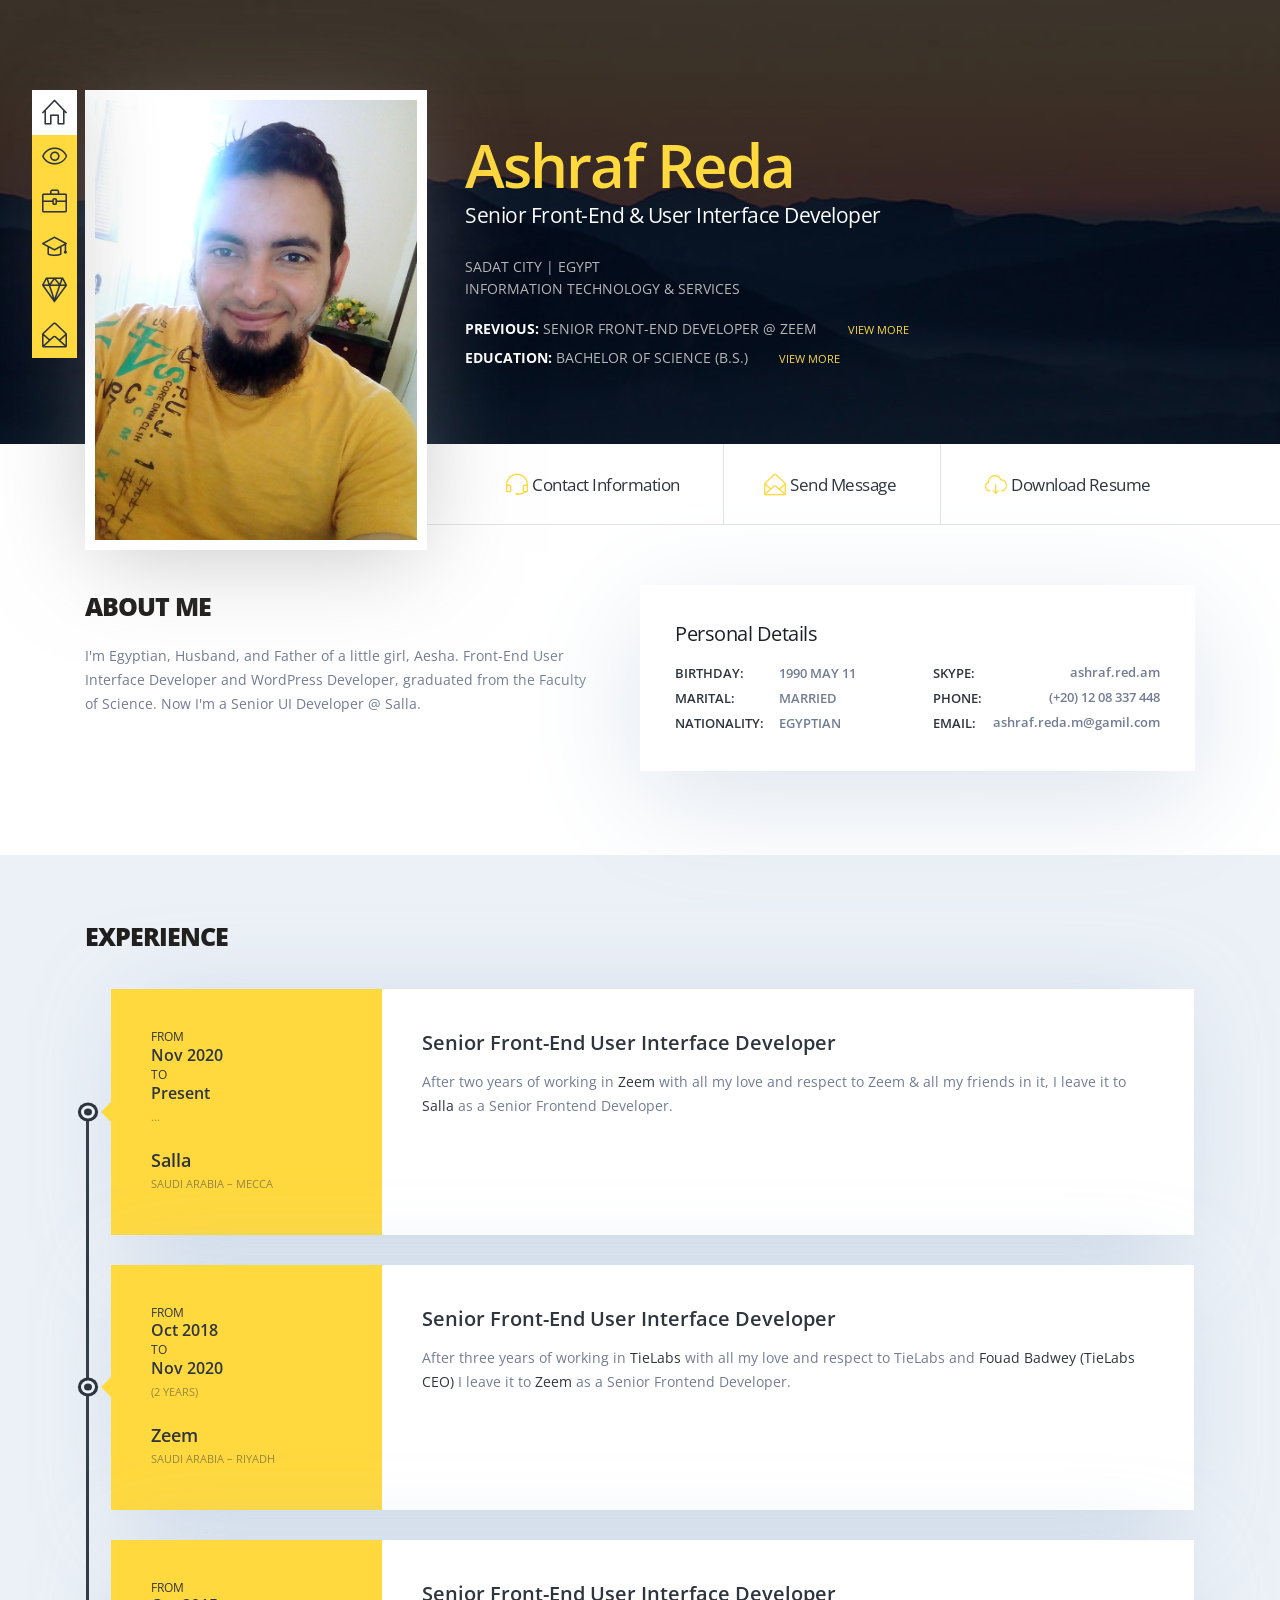
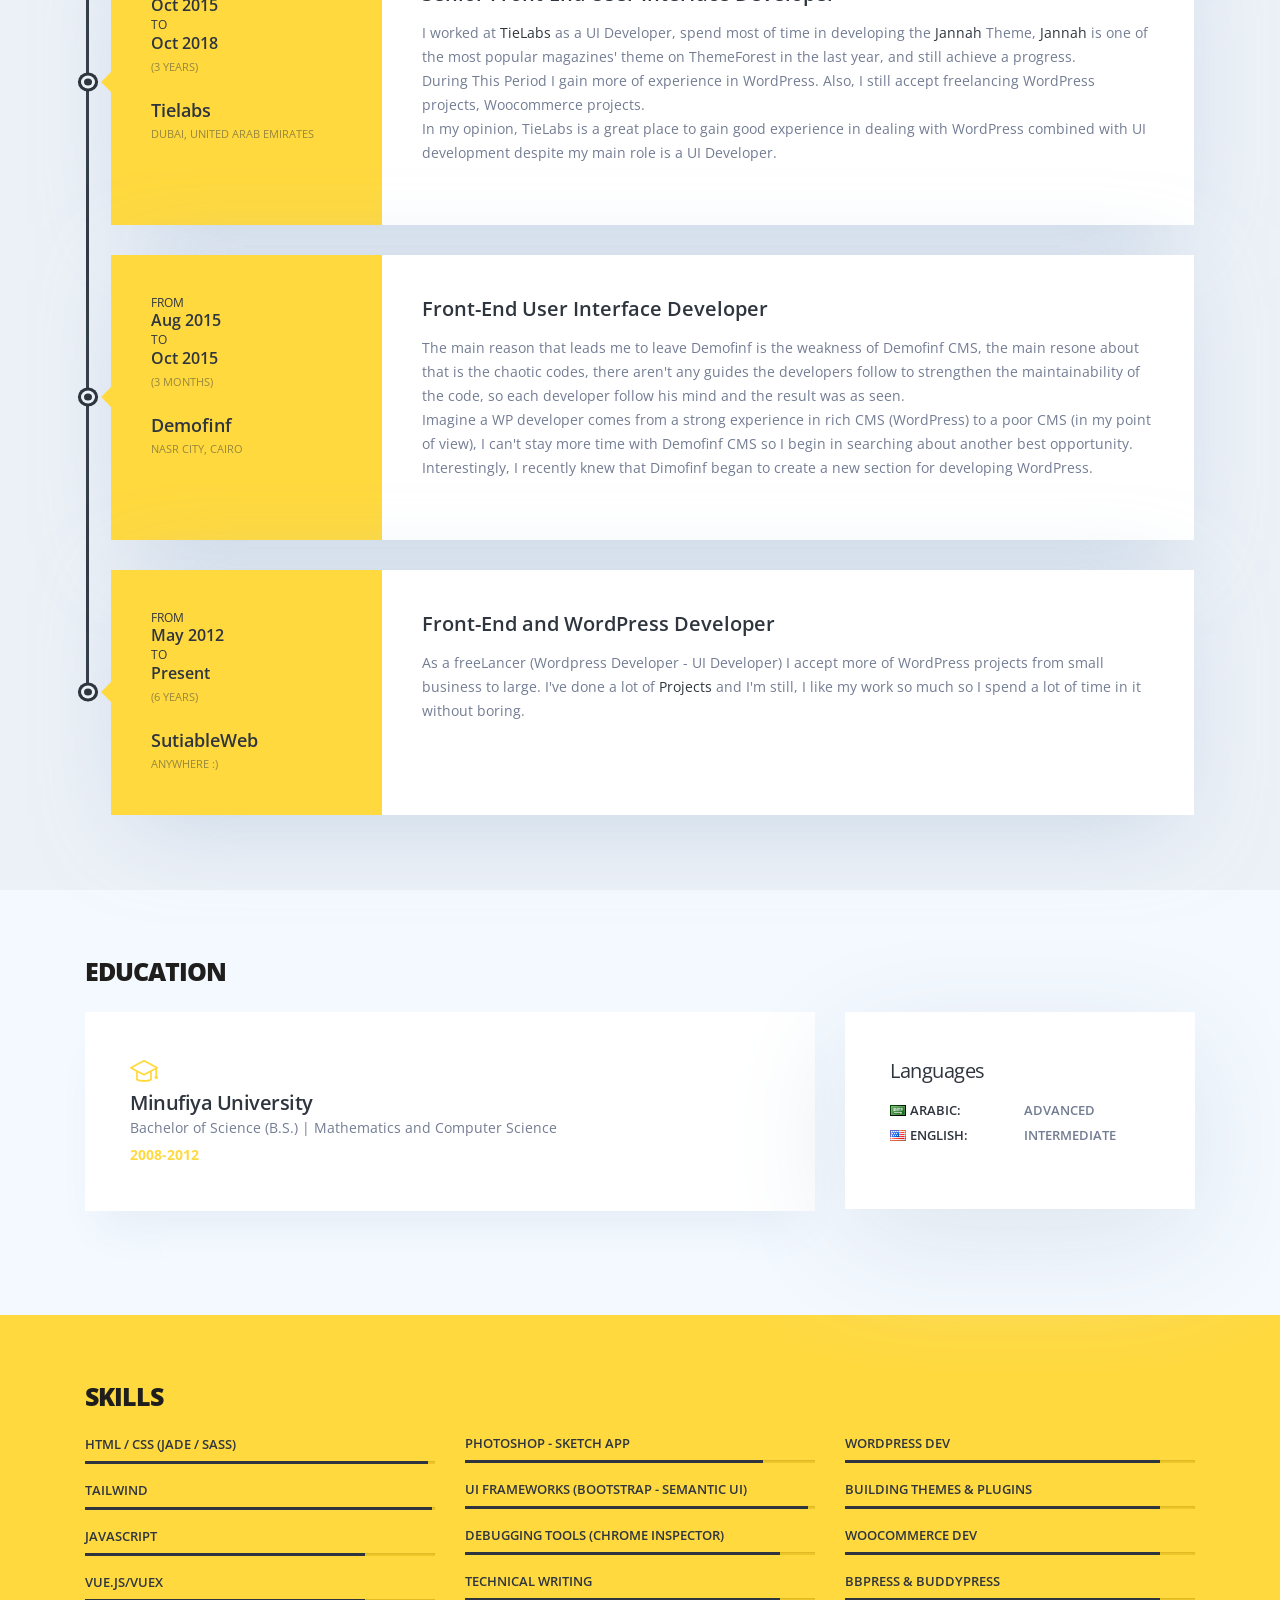
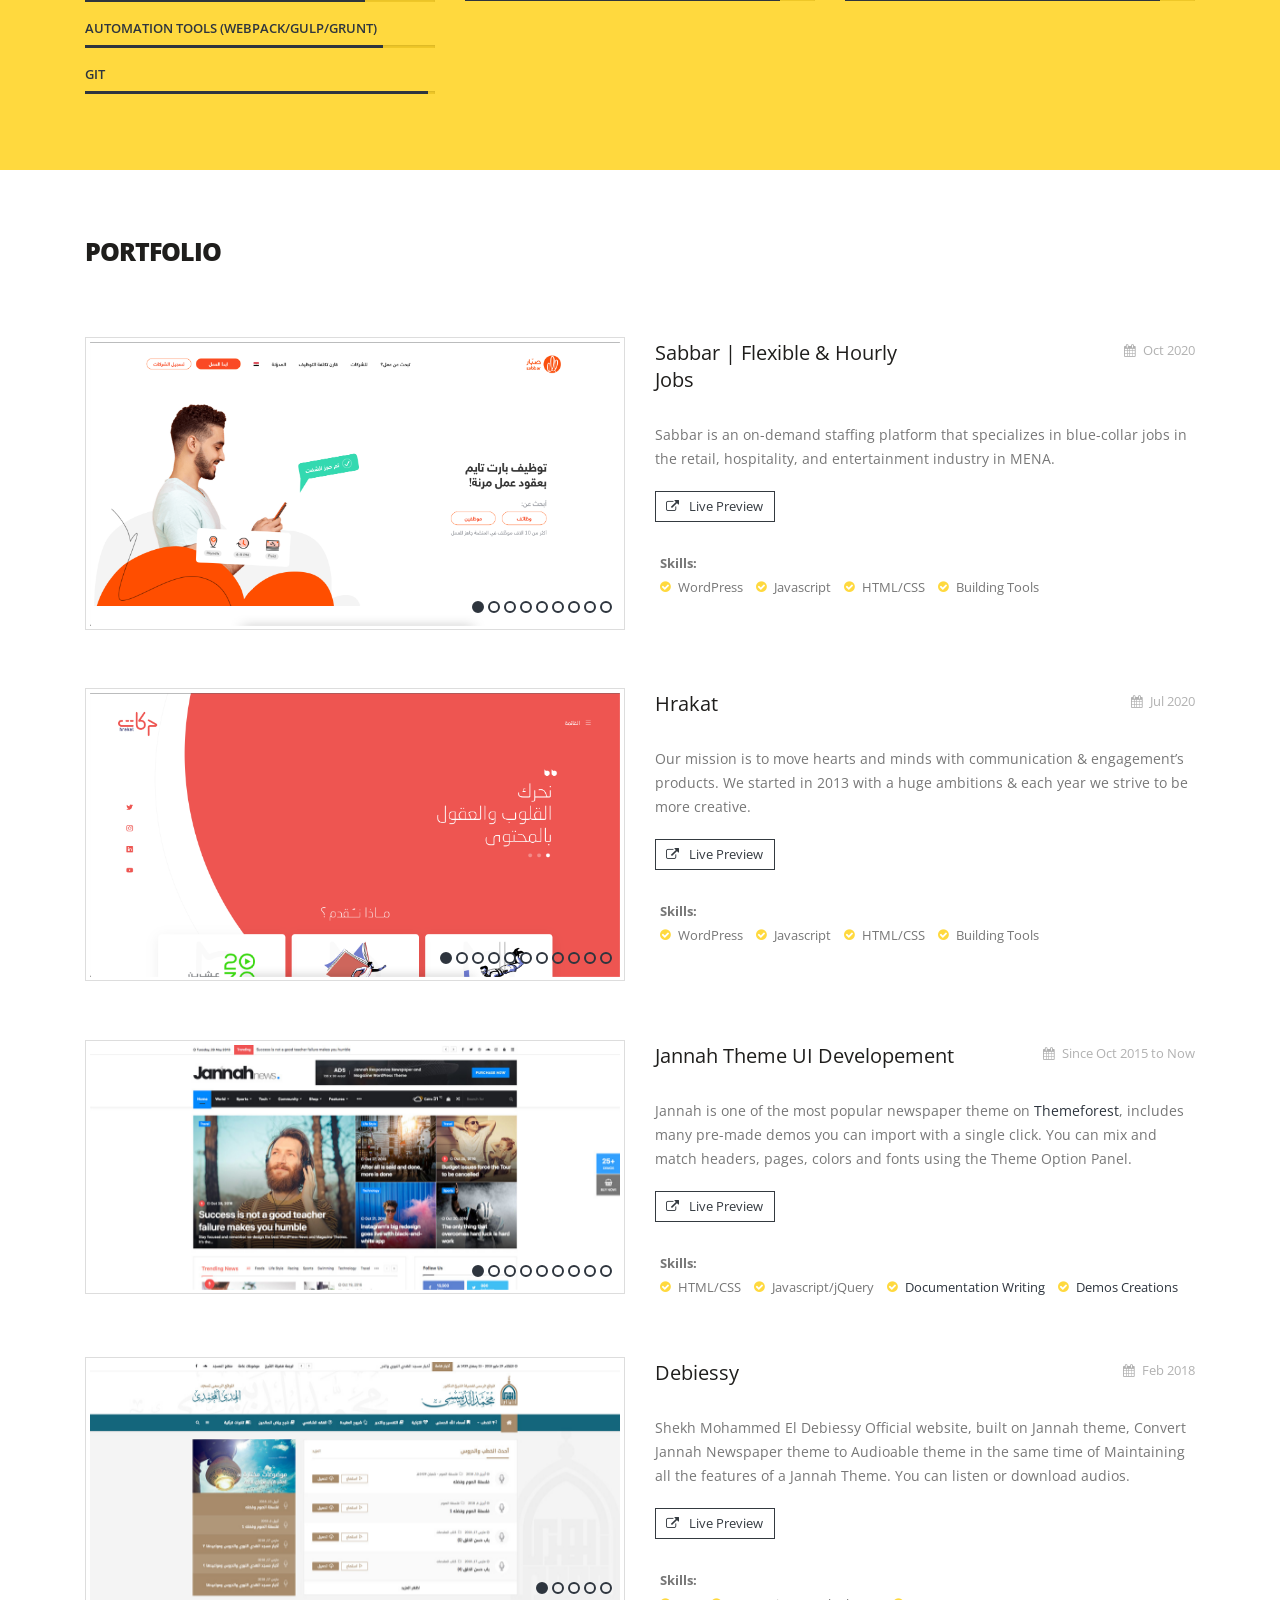
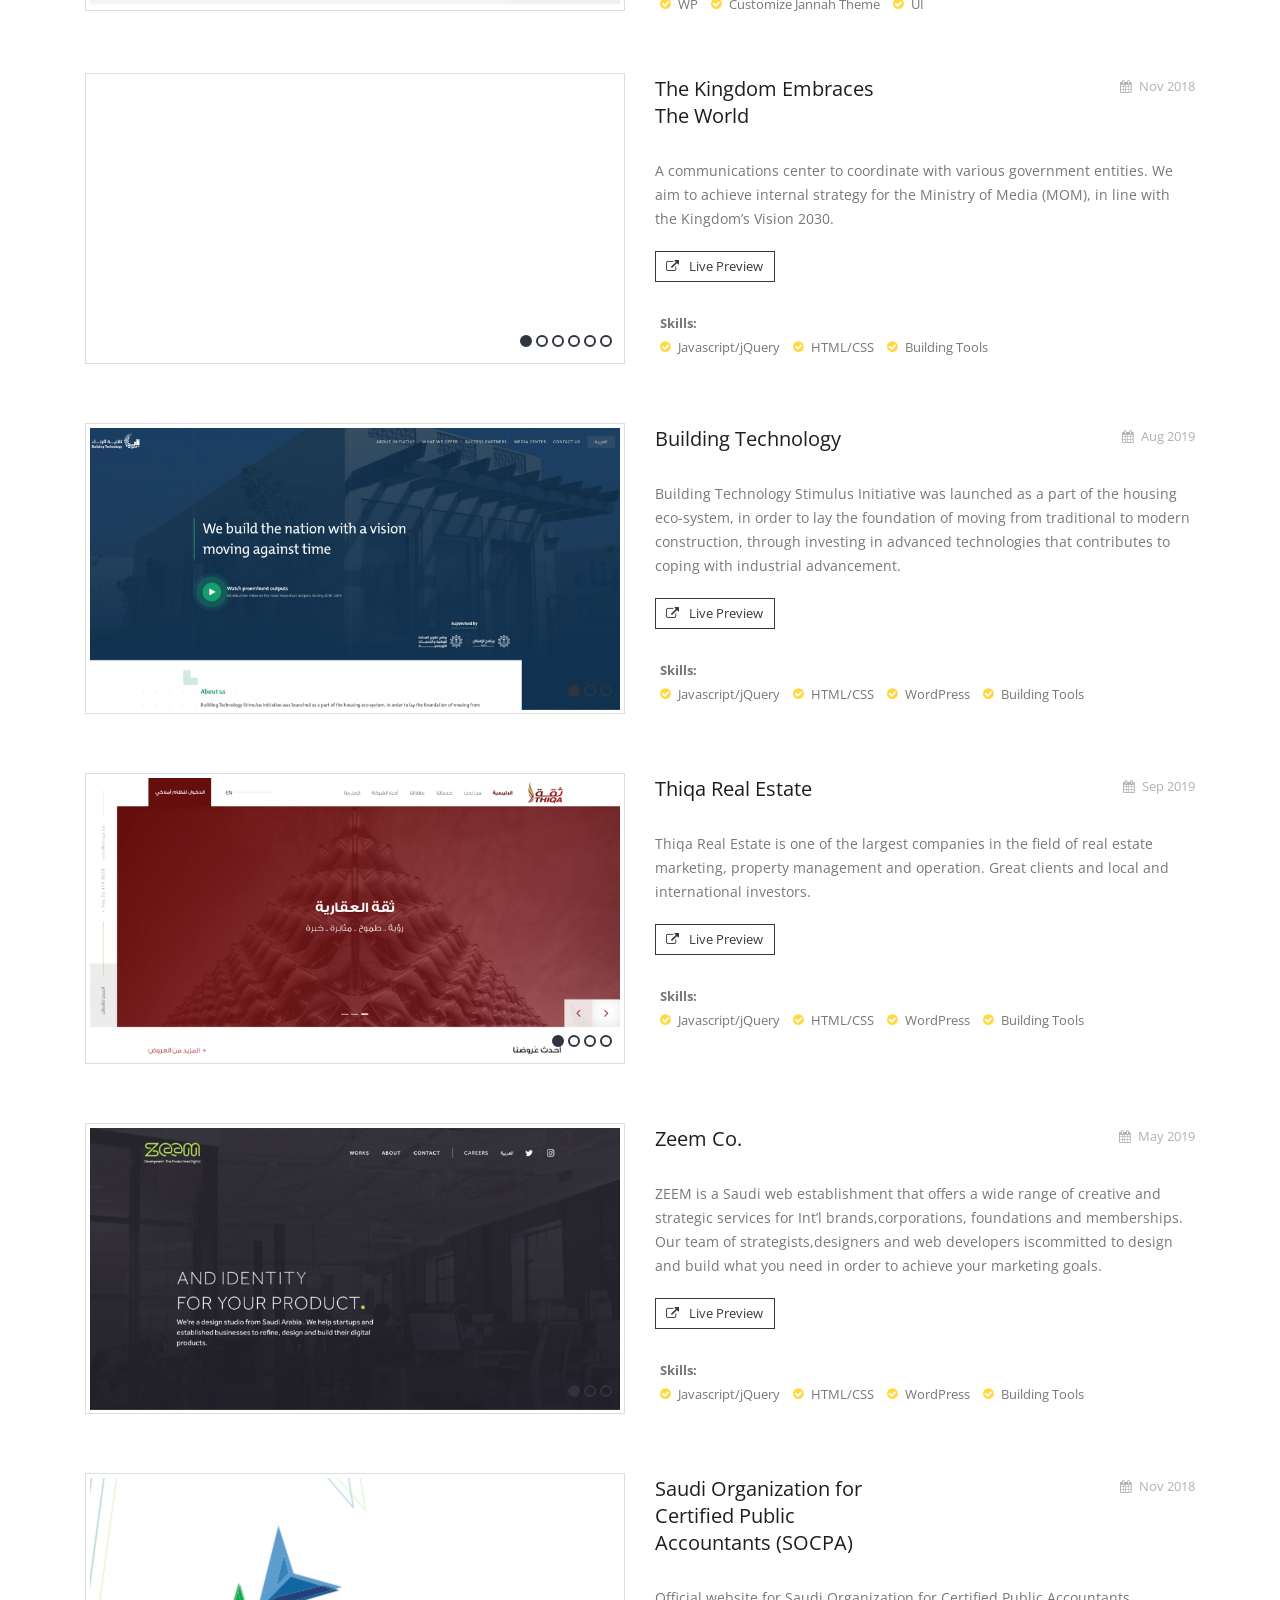
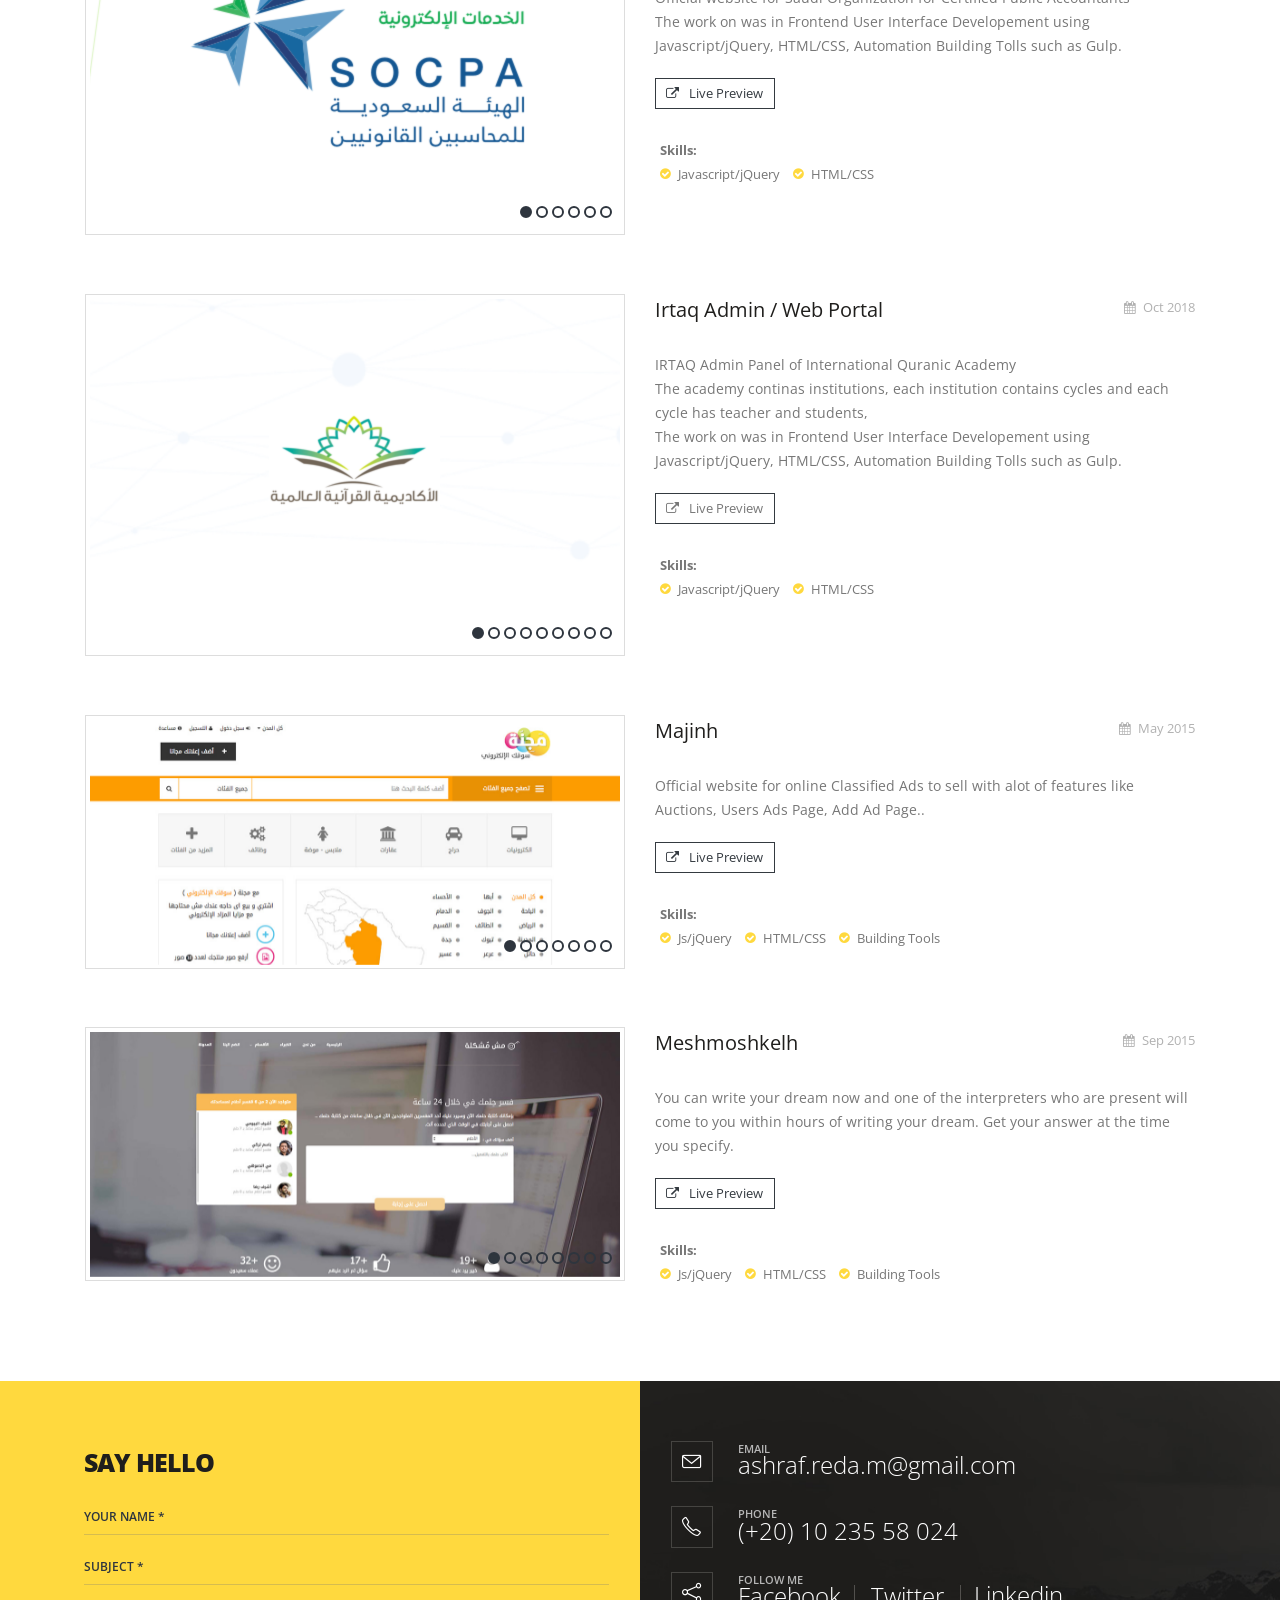
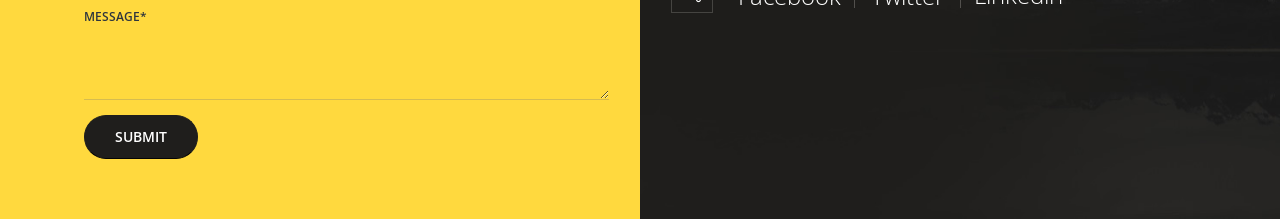
==== commit 76e406a3: "rev work" ====
--- a/index.html
+++ b/index.html
@@ -138,7 +138,7 @@
 								<span class="custom-text-color-1 text-uppercase mb-3">Information Technology &amp; Services</span>
 								<span class="custom-text-color-1 text-uppercase">
 									<strong class="text-color-light">Previous: </strong>
-									Senior Front-End Developer @ TieLabs
+									Senior Front-End Developer @ Zeem
 									<a data-hash href="#experience" class="btn text-uppercase custom-btn-style-1 text-1 ml-2">View More</a>
 								</span>
 								<span class="custom-text-color-1 text-uppercase">
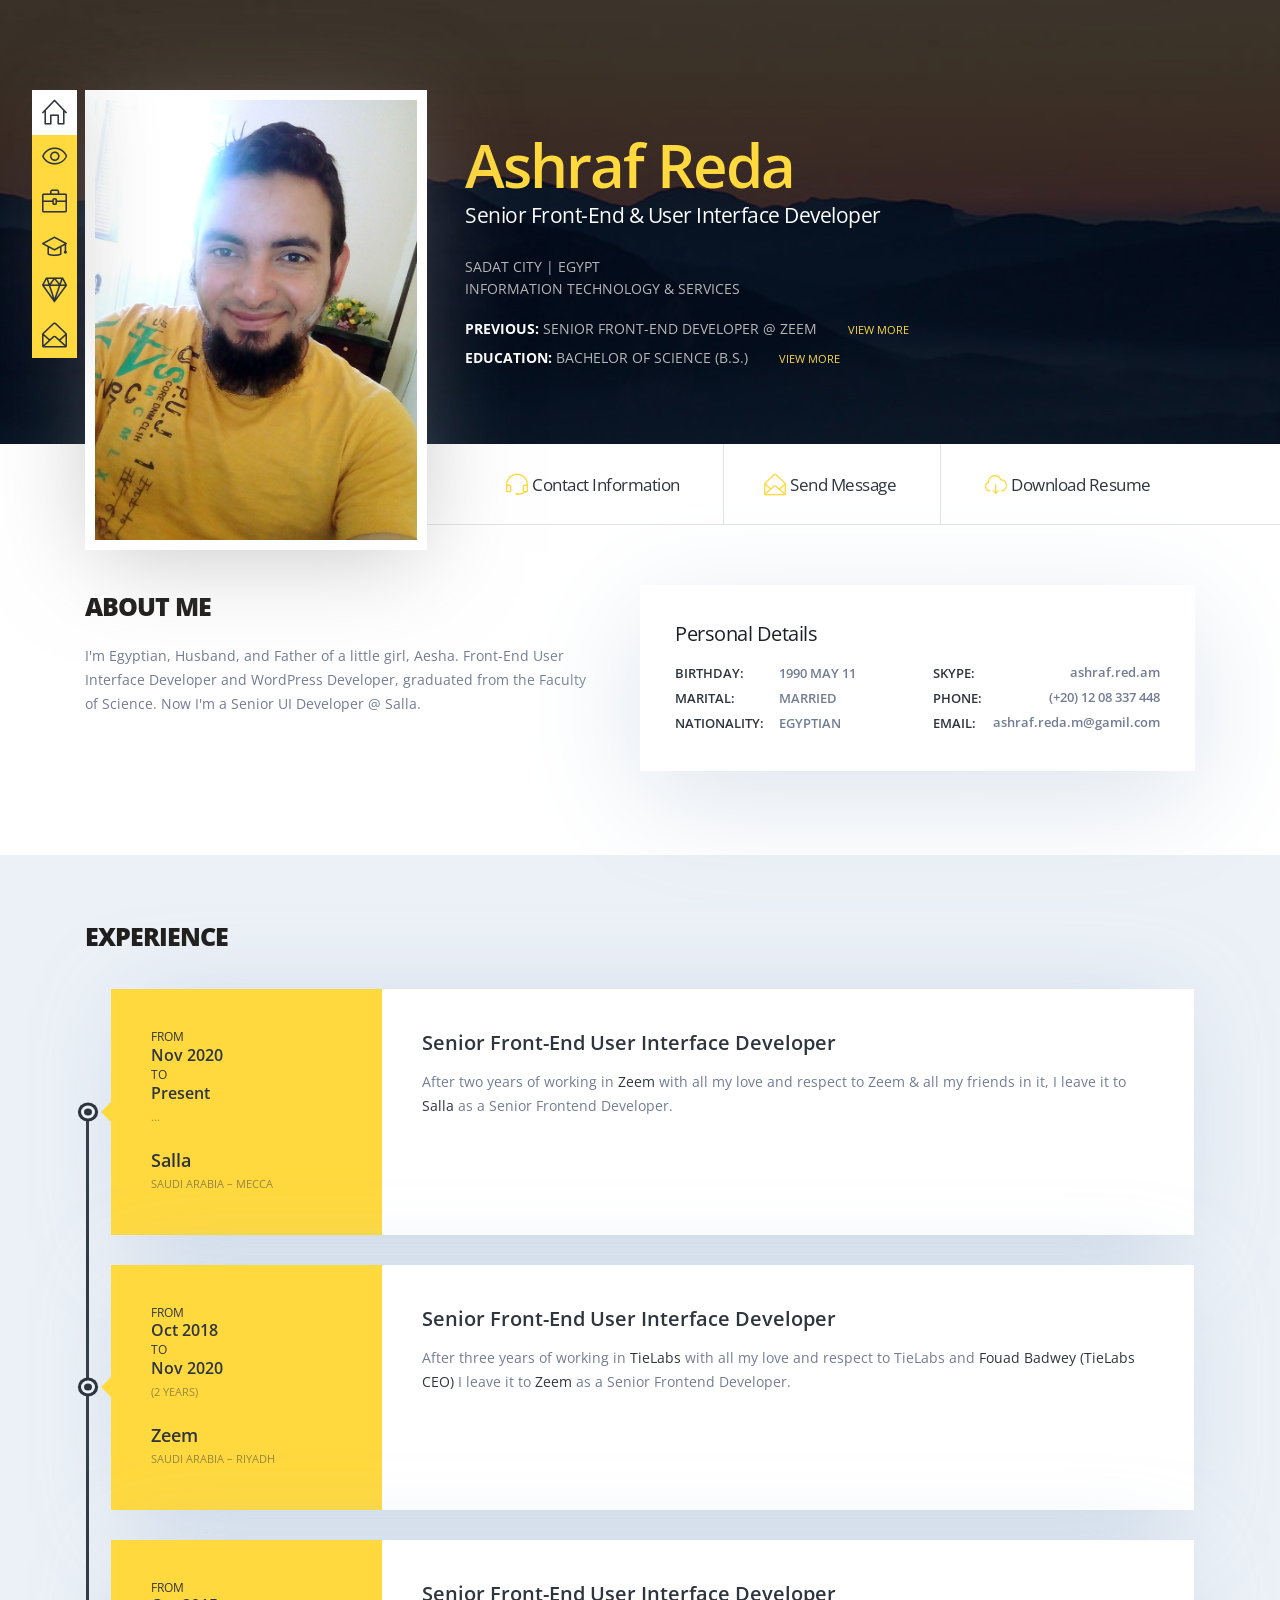
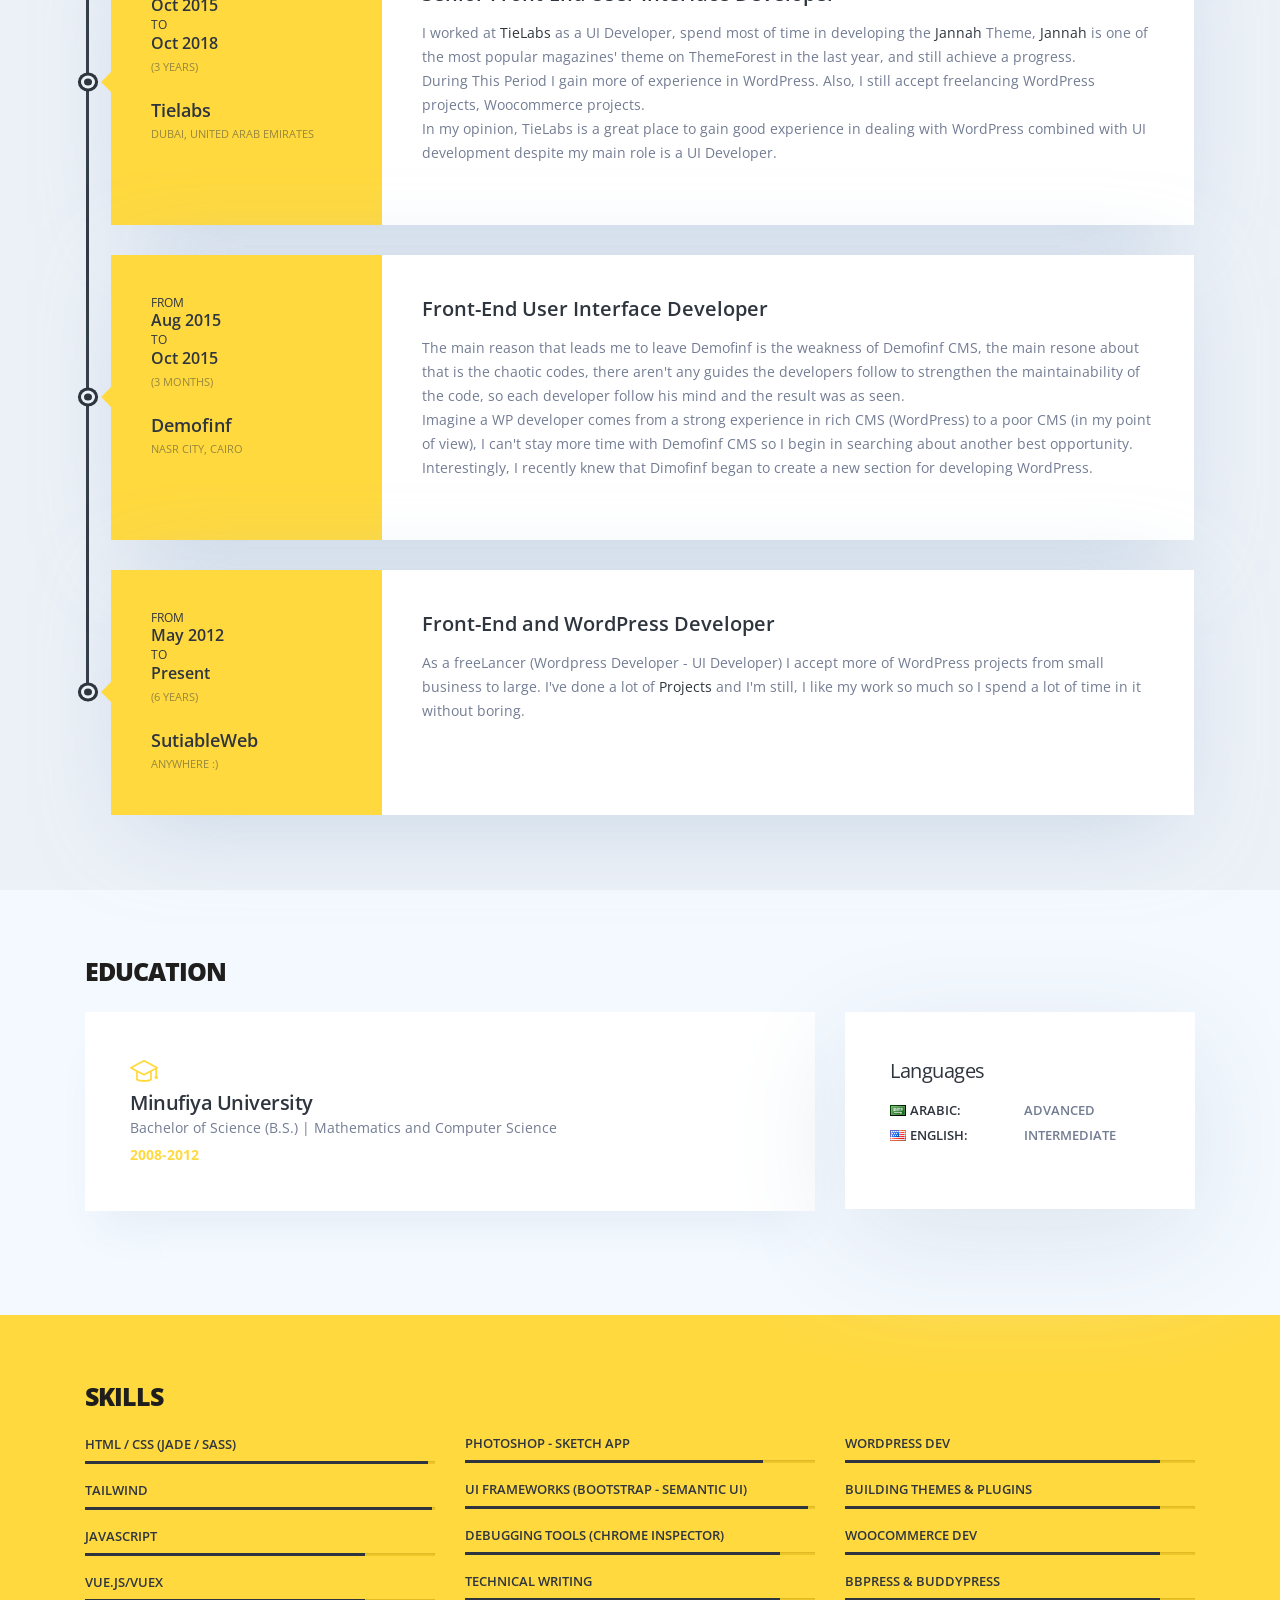
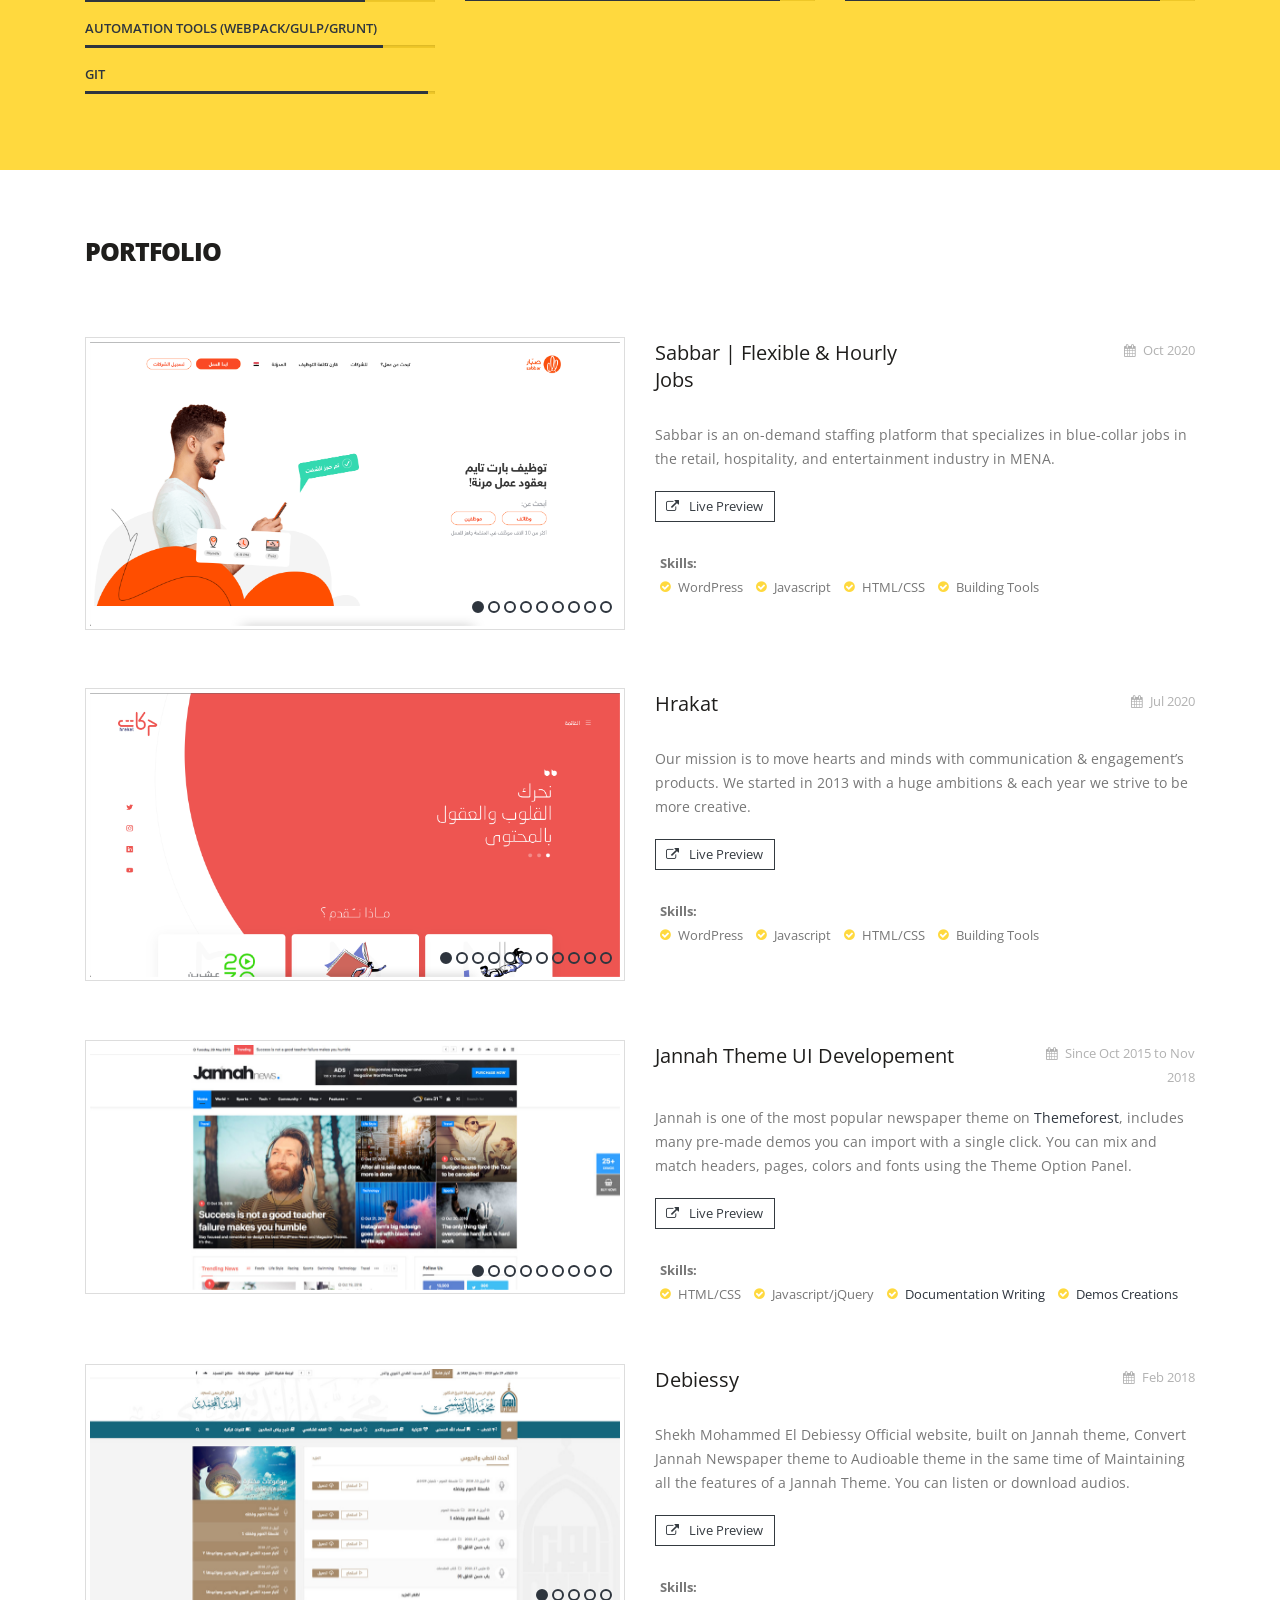
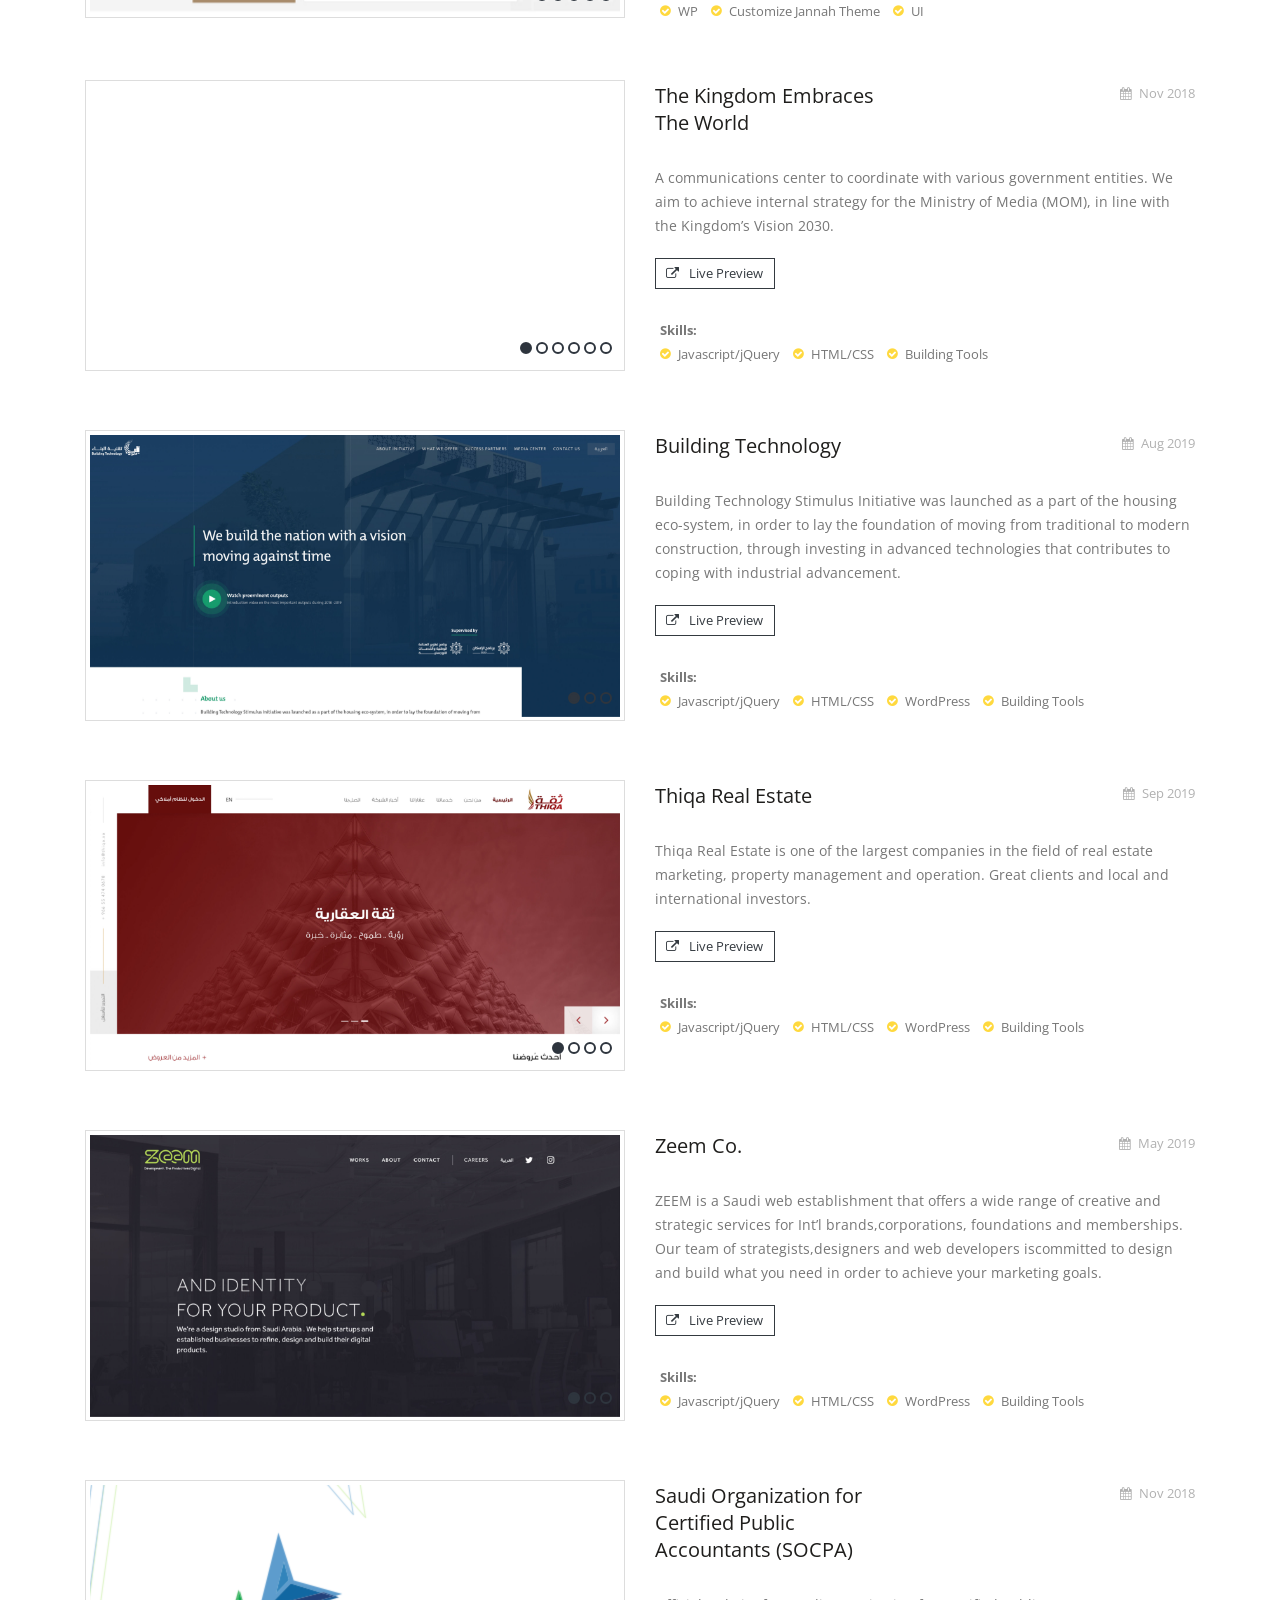
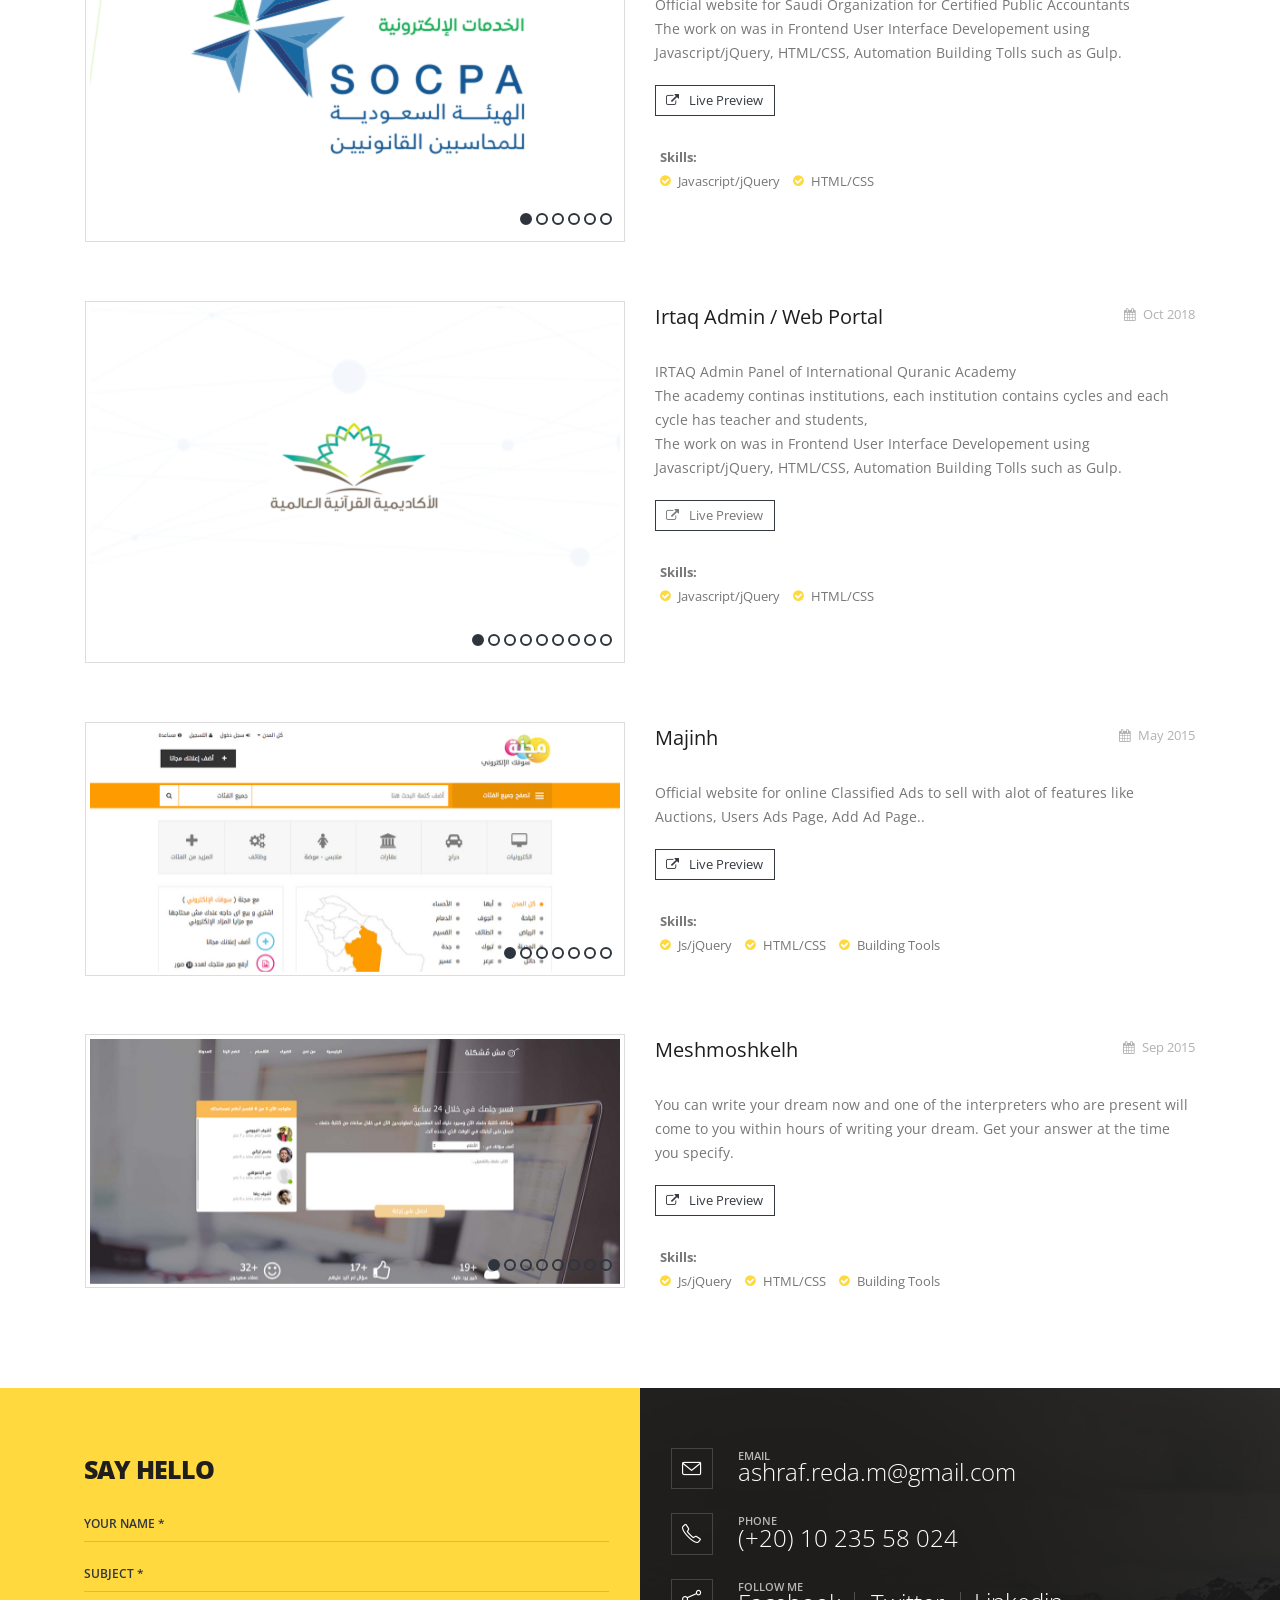
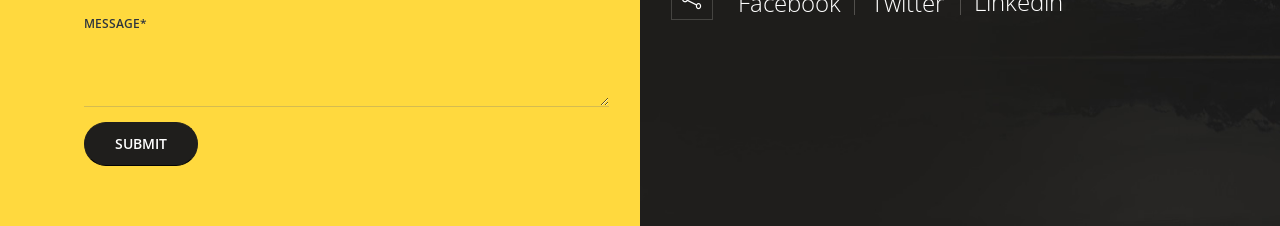
==== commit 2c1cf88e: "update info" ====
--- a/index.html
+++ b/index.html
@@ -954,7 +954,7 @@
 														<div class="col-md-4 text-center text-md-right">
 															<ul>
 																<li>
-																	<i class="fa fa-calendar"></i> Since Oct 2015 to Now
+																	<i class="fa fa-calendar"></i> Since Oct 2015 to Nov 2018
 																</li>
 															</ul>
 														</div>
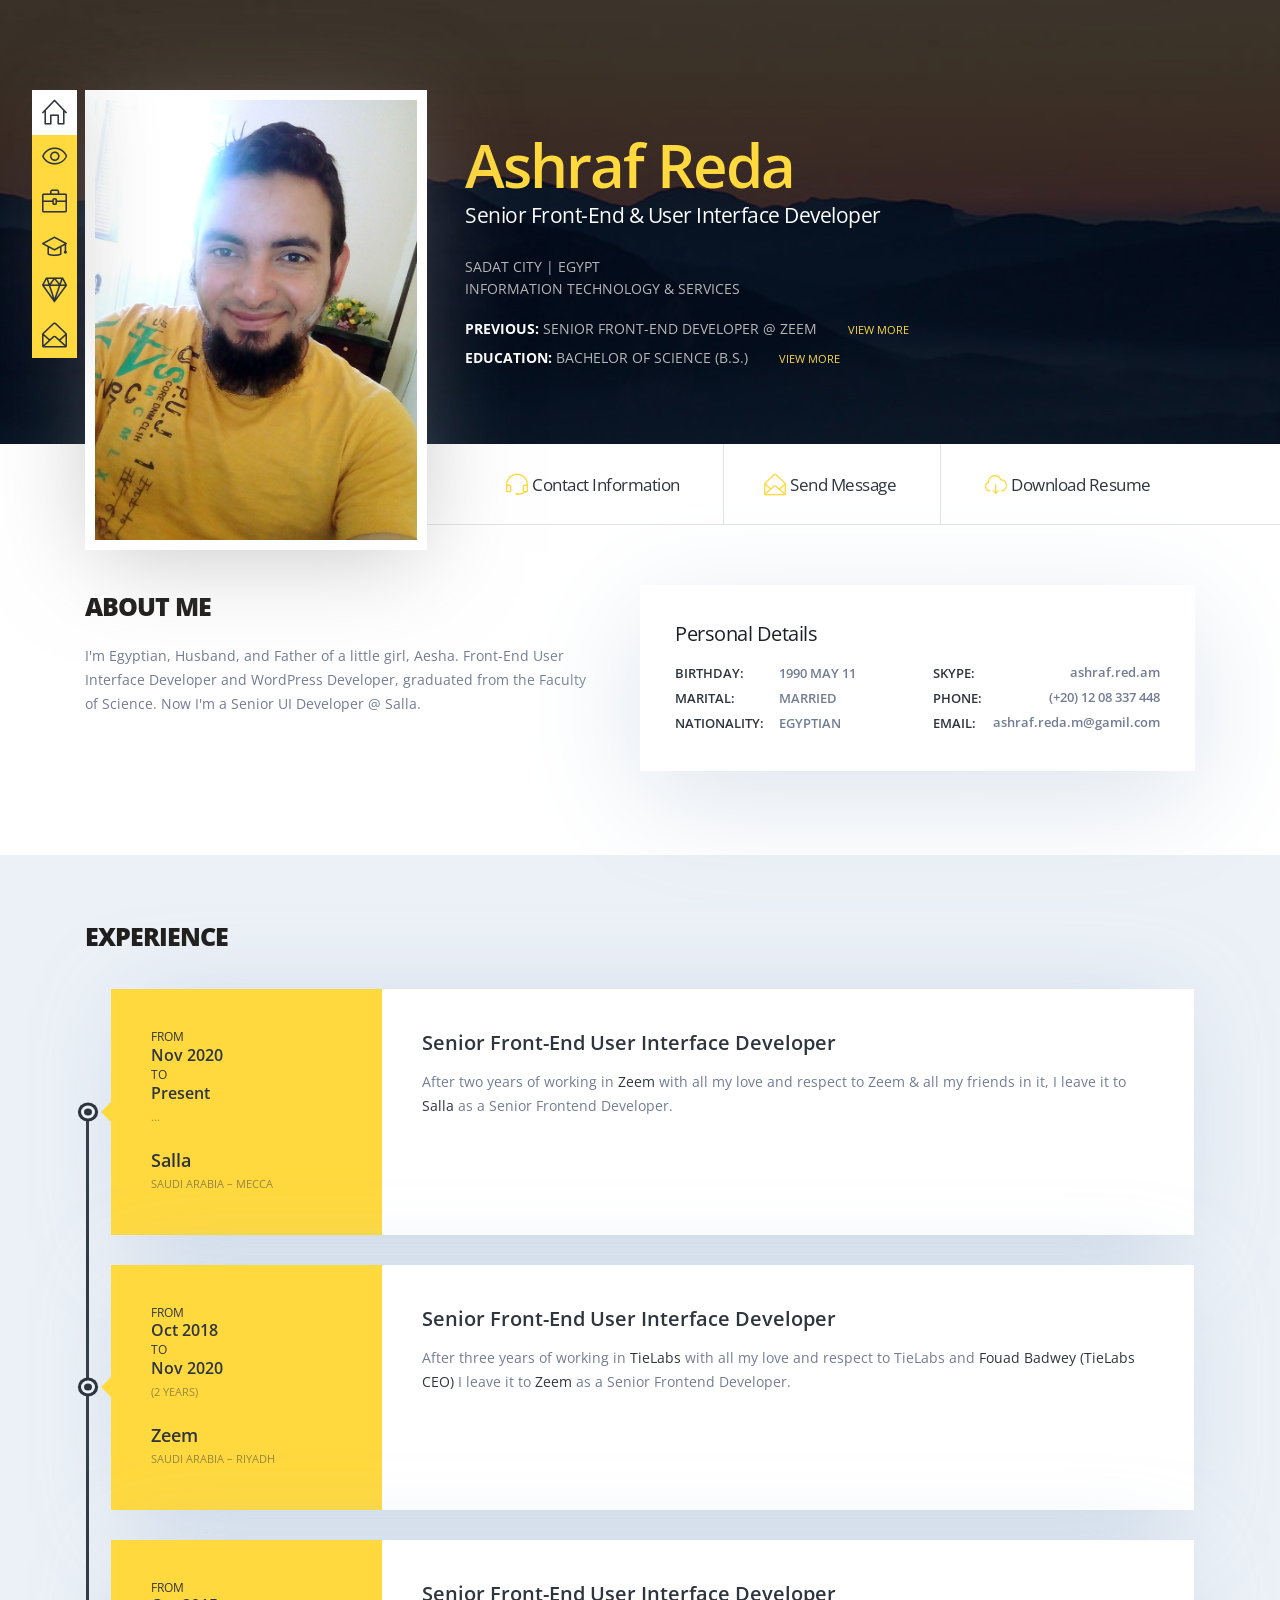
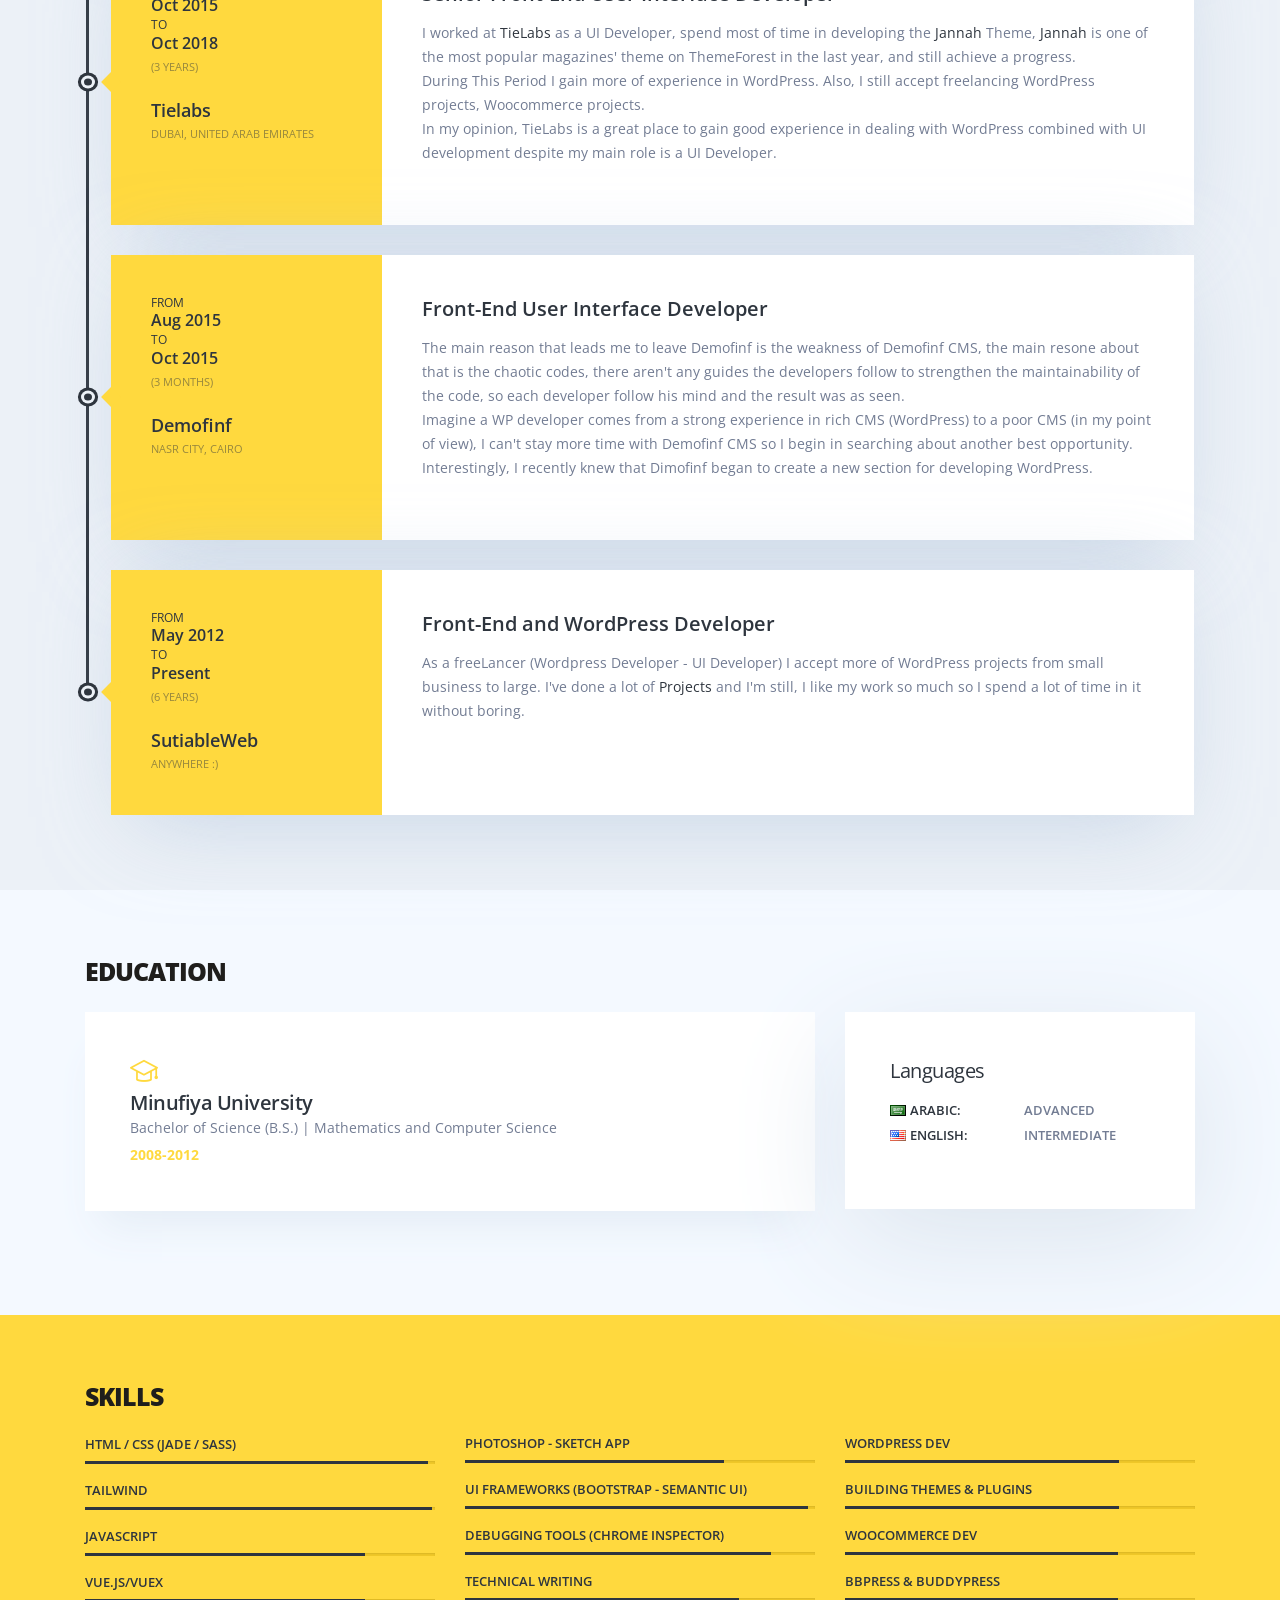
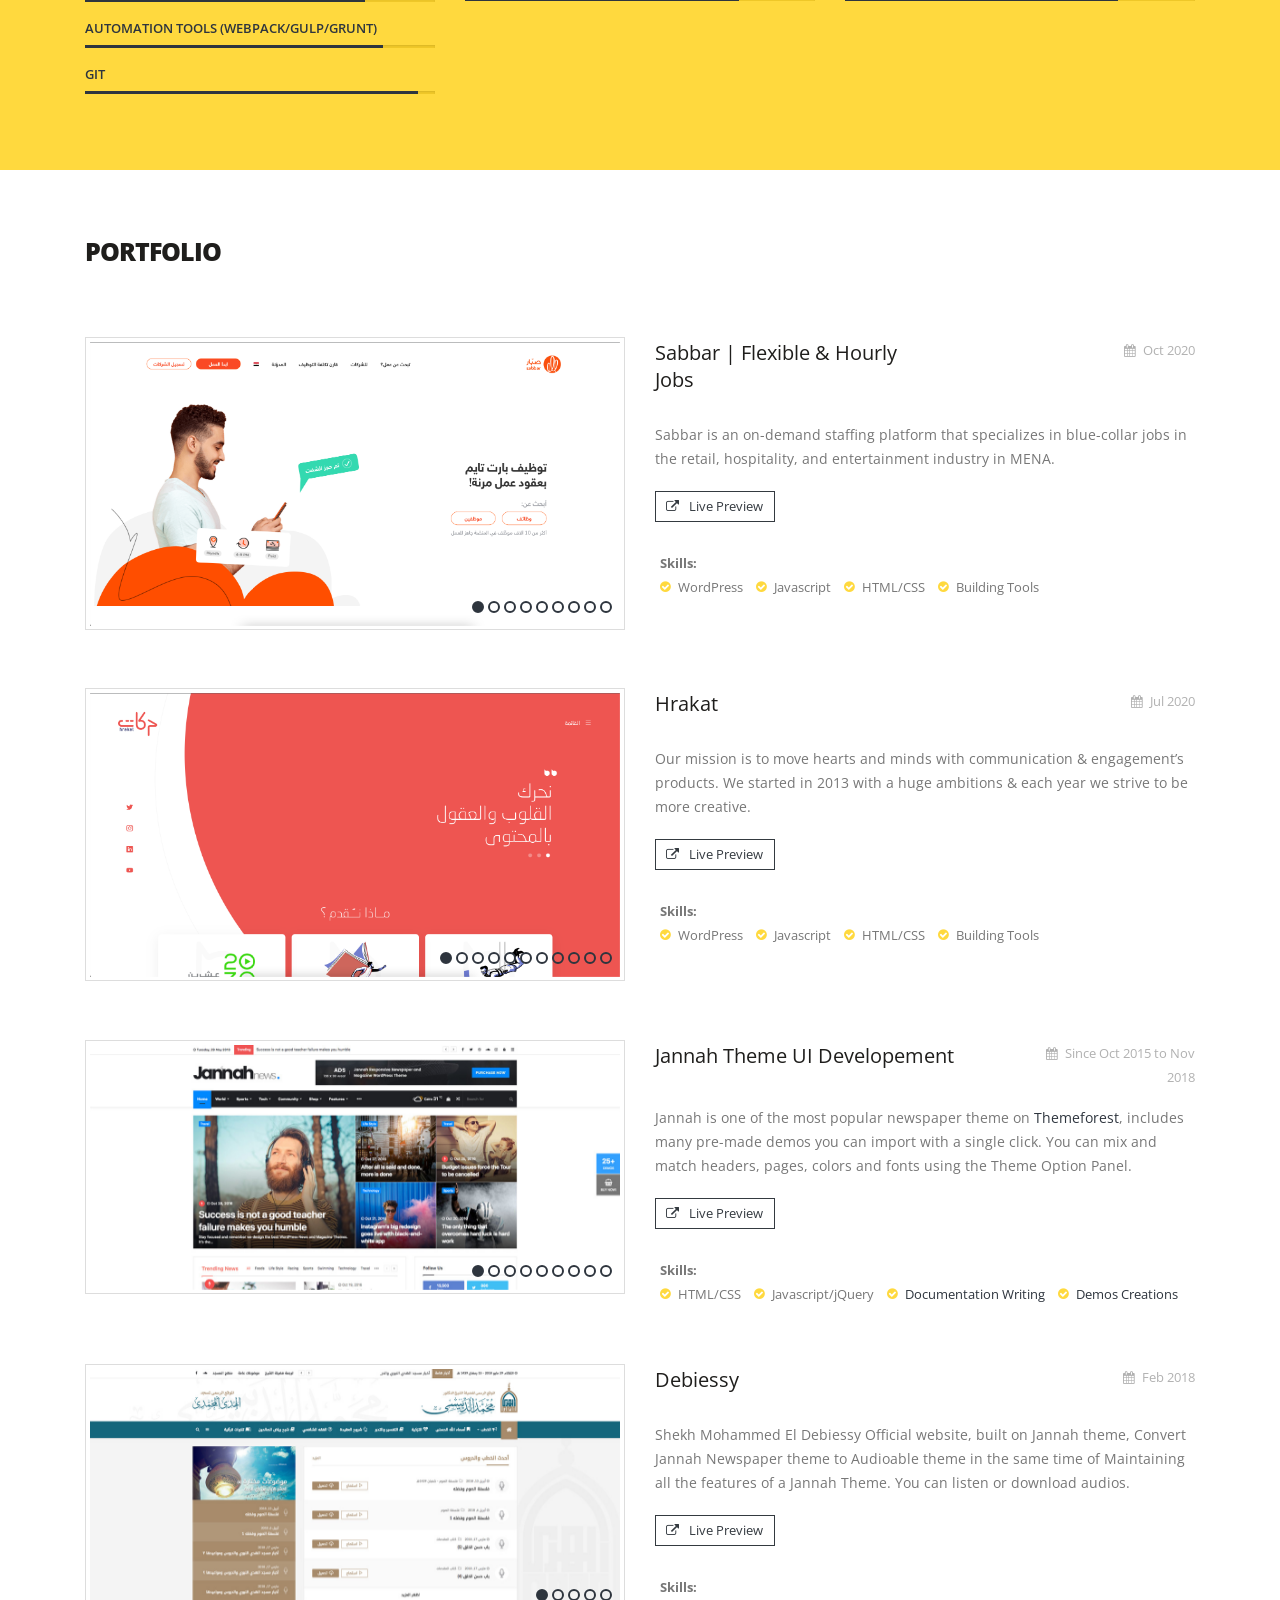
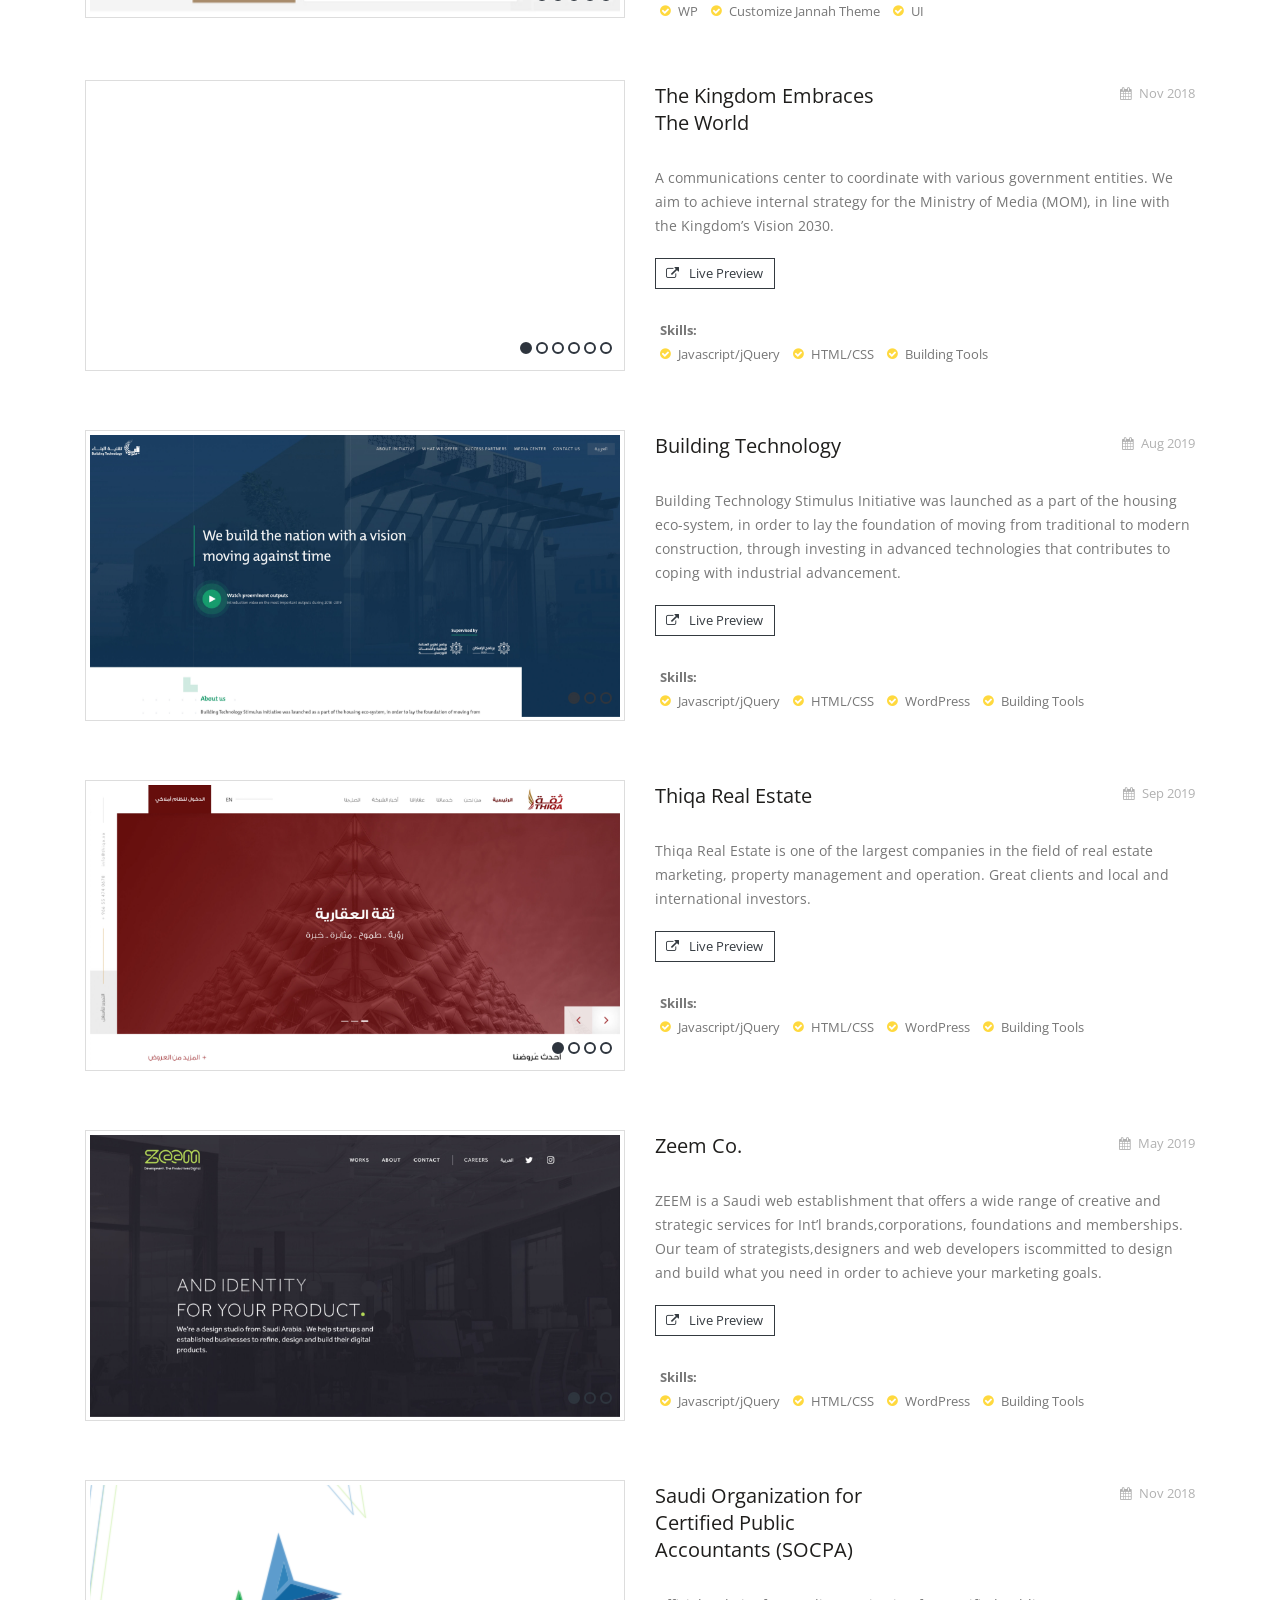
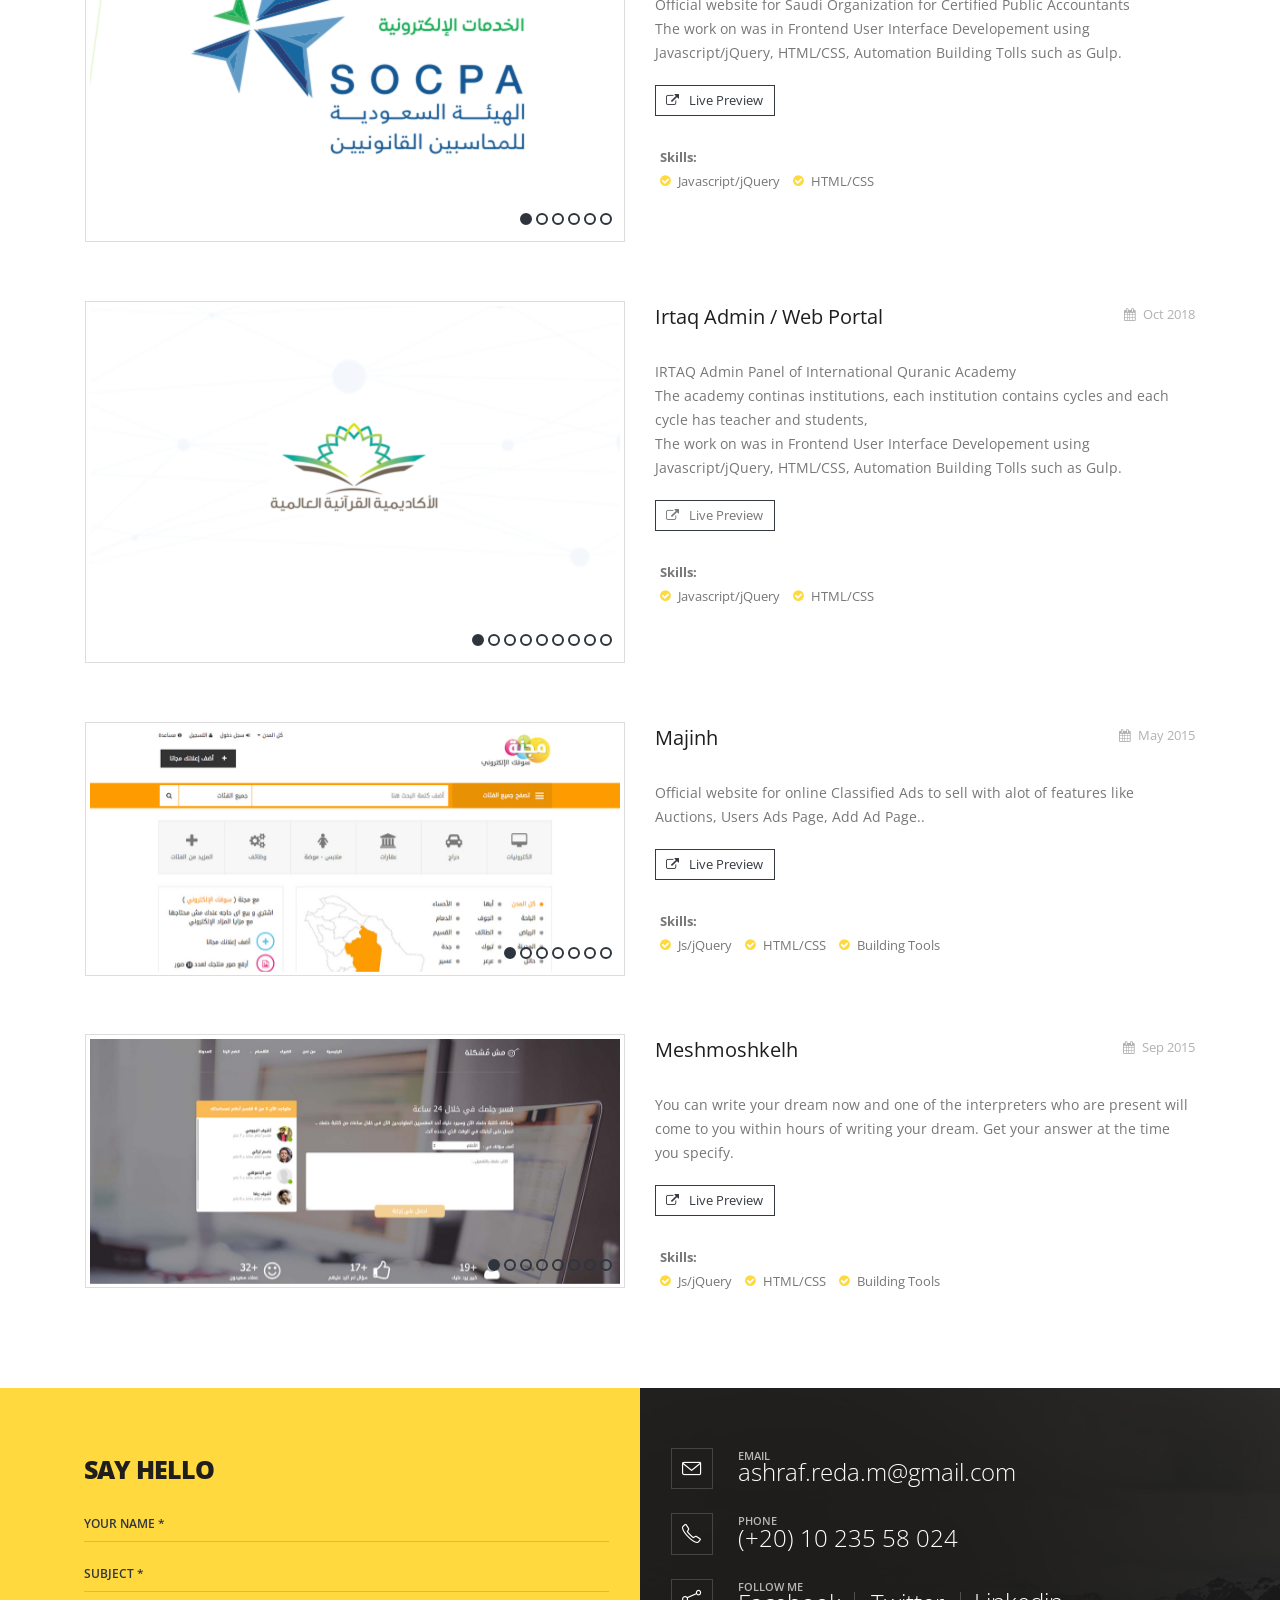
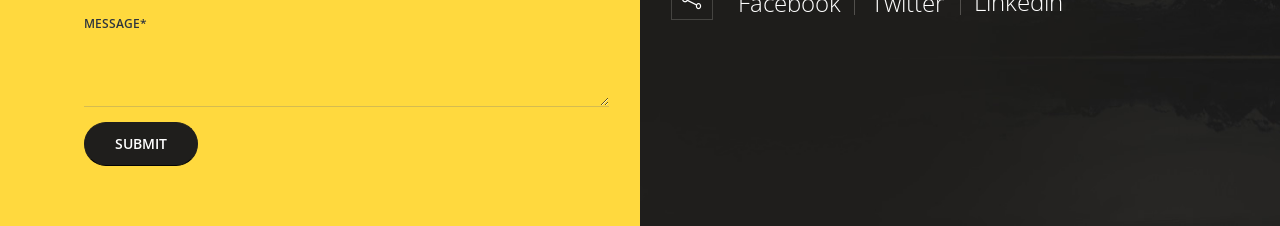
==== commit f2388b58: "og:image" ====
--- a/index.html
+++ b/index.html
@@ -51,6 +51,8 @@
 
 		<!-- Head Libs -->
 		<script src="vendor/modernizr/modernizr.min.js"></script>
+
+    <meta property="og:image" content="https://ashrafreda.github.io/img/demos/resume/about-me/me.jpg">
 
 	</head>
 	<body data-spy="scroll" data-target=".wrapper-spy">
